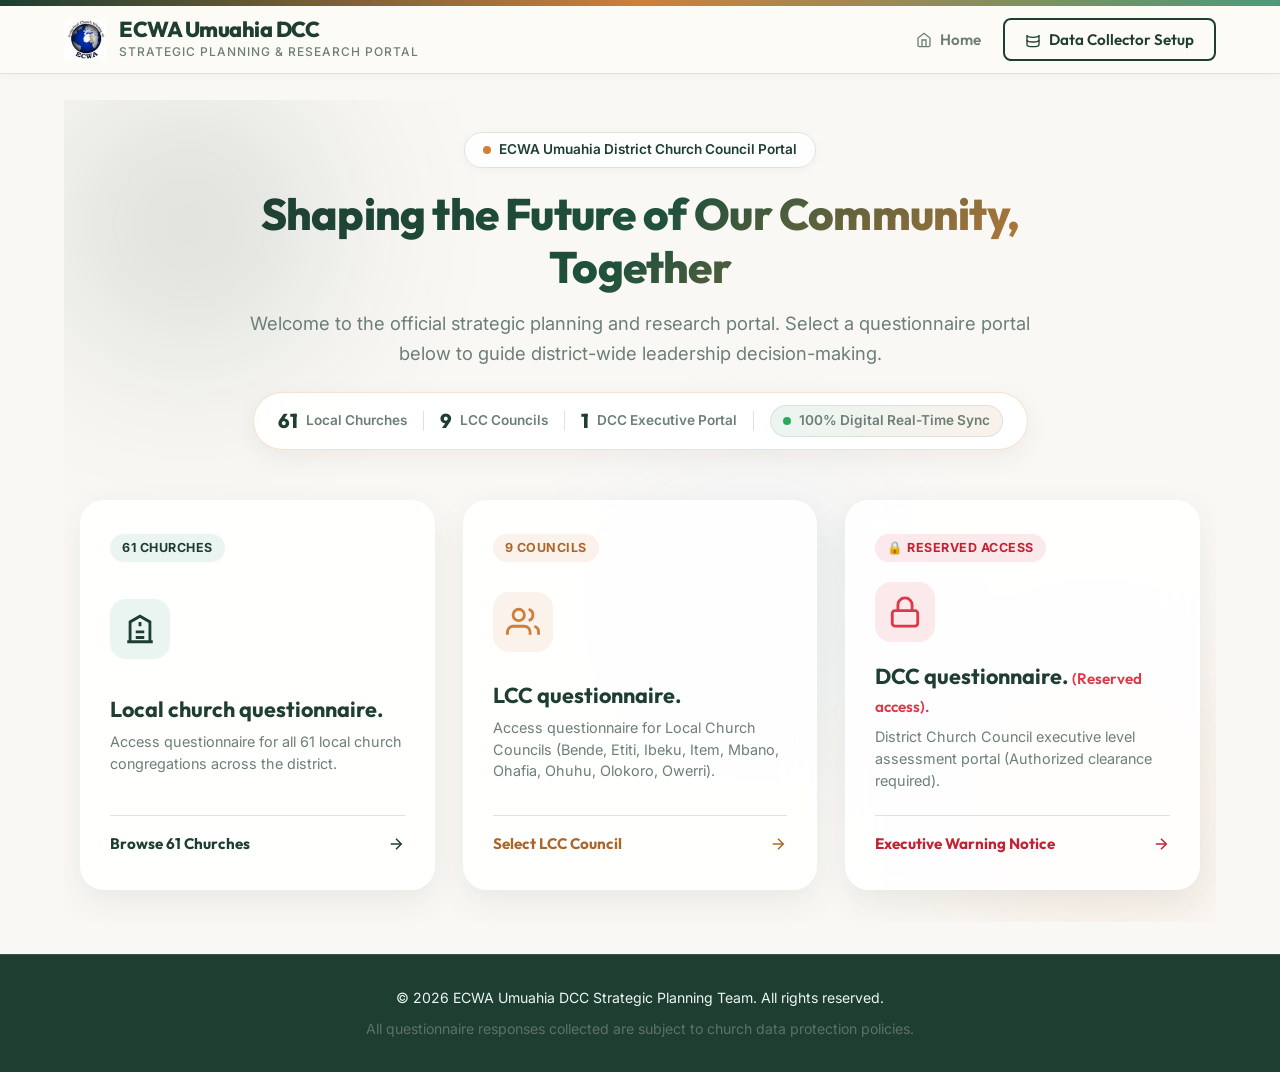
==== index.html @ b8f79525 "Fix questionnaire container height, stepper multi-line breaking on media queries, 21st century hero " ====
<!DOCTYPE html>
<html lang="en">

<head>
    <meta charset="UTF-8">
    <meta name="viewport" content="width=device-width, initial-scale=1.0">
    <meta name="description"
        content="ECWA Umuahia District Church Council - Strategic Planning & Research Data Portal. Questionnaire responses for Local Churches, LCCs, and DCC.">
    <title>ECWA Umuahia DCC - Strategic Planning & Research Portal</title>

    <!-- Google Fonts -->
    <link rel="preconnect" href="https://fonts.googleapis.com">
    <link rel="preconnect" href="https://fonts.gstatic.com" crossorigin>
    <link
        href="https://fonts.googleapis.com/css2?family=Inter:wght@300;400;500;600;700&family=Outfit:wght@400;500;600;700;800&display=swap"
        rel="stylesheet">

    <!-- Custom CSS -->
    <link rel="stylesheet" href="styles.css">
</head>

<body>
    <!-- Top Decorative Accent Line -->
    <div class="top-accent-bar"></div>

    <!-- Navigation Header -->
    <header class="app-header">
        <div class="header-container">
            <a href="#" id="brand-logo" class="brand-logo" aria-label="Go to Home Page">
                <img src="assets/church Logo.jpeg" alt="ECWA Umuahia DCC Logo" class="brand-logo-img">
                <div class="brand-text">
                    <span class="brand-title">ECWA Umuahia DCC</span>
                    <span class="brand-subtitle">Strategic Planning & Research Portal</span>
                </div>
            </a>
            <div class="header-actions">
                <button id="nav-home-btn" class="btn btn-text" aria-label="Home Portal">
                    <svg viewBox="0 0 24 24" width="16" height="16" fill="none" stroke="currentColor" stroke-width="2">
                        <path d="M3 9l9-7 9 7v11a2 2 0 0 1-2 2H5a2 2 0 0 1-2-2z" />
                        <polyline points="9 22 9 12 15 12 15 22" />
                    </svg>
                    Home
                </button>
                <button id="nav-backend-btn" class="btn btn-outline" aria-label="Backend Collector Setup">
                    <svg viewBox="0 0 24 24" width="16" height="16" fill="none" stroke="currentColor" stroke-width="2">
                        <path d="M21 12c0 1.66-4 3-9 3s-9-1.34-9-3" />
                        <path d="M3 5c0 1.66 4 3 9 3s9-1.34 9-3" />
                        <path d="M21 5v14c0 1.66-4 3-9 3s-9-1.34-9-3V5" />
                    </svg>
                    Data Collector Setup
                </button>
            </div>
        </div>
    </header>

    <!-- Main Content Area -->
    <main class="main-content">

        <!-- ================= PAGE 1: WELCOMING STANDALONE HERO PAGE ================= -->
        <section id="home-view" class="view active hero-standalone-view">
            <!-- Background Ambient Glow Orbs -->
            <div class="ambient-glow glow-1"></div>
            <div class="ambient-glow glow-2"></div>
            <div class="ambient-glow glow-3"></div>

            <div class="hero-container-inner">
                <!-- Top Badge & Header Title -->
                <div class="hero-header-block">
                    <div class="hero-pill-badge">
                        <span class="pulse-dot"></span>
                        <span>ECWA Umuahia District Church Council Portal</span>
                    </div>
                    <h1 class="hero-animated-title">Shaping the Future of Our Community, Together</h1>
                    <p class="hero-animated-subtitle">
                        Welcome to the official strategic planning and research portal. Select a questionnaire portal below to guide district-wide leadership decision-making.
                    </p>
                    
                    <!-- 21st Century Live Stats Bar -->
                    <div class="hero-stats-ribbon">
                        <div class="stat-pill">
                            <span class="stat-num">61</span>
                            <span class="stat-lbl">Local Churches</span>
                        </div>
                        <div class="stat-divider"></div>
                        <div class="stat-pill">
                            <span class="stat-num">9</span>
                            <span class="stat-lbl">LCC Councils</span>
                        </div>
                        <div class="stat-divider"></div>
                        <div class="stat-pill">
                            <span class="stat-num">1</span>
                            <span class="stat-lbl">DCC Executive Portal</span>
                        </div>
                        <div class="stat-divider"></div>
                        <div class="stat-pill stat-highlight">
                            <span class="stat-pulse-dot"></span>
                            <span class="stat-lbl">100% Digital Real-Time Sync</span>
                        </div>
                    </div>
                </div>

                <!-- Unfinished Draft Resume Card -->
                <div id="hero-resume-card" class="hero-resume-card" style="display: none;">
                    <div class="resume-card-content">
                        <div class="resume-card-icon">
                            <svg viewBox="0 0 24 24" width="24" height="24" fill="none" stroke="currentColor" stroke-width="2">
                                <path d="M19 21H5a2 2 0 0 1-2-2V5a2 2 0 0 1 2-2h11l5 5v14a2 2 0 0 1-2 2z" />
                                <polyline points="17 21 17 13 7 13 7 21" />
                                <polyline points="7 3 7 8 15 8" />
                            </svg>
                        </div>
                        <div class="resume-card-text">
                            <h4>Unfinished Questionnaire Progress Found</h4>
                            <p>You have saved progress for <strong id="resume-church-name">--</strong> (Step <span id="resume-step-num">1</span>) saved at <span id="resume-timestamp">--</span>.</p>
                        </div>
                    </div>
                    <div class="resume-card-actions">
                        <button type="button" id="hero-resume-btn" class="btn btn-primary">
                            Resume Questionnaire
                        </button>
                        <button type="button" id="hero-discard-draft-btn" class="btn btn-text text-danger">
                            Discard Draft
                        </button>
                    </div>
                </div>

                <!-- 3 Primary Action Buttons Grid -->
                <div class="hero-action-grid">
                    <!-- Button 1: Local church questionnaire -->
                    <div id="btn-hero-local-church" class="hero-action-card card-local-church">
                        <div class="card-badge">61 Churches</div>
                        <div class="card-icon-wrapper icon-emerald">
                            <svg viewBox="0 0 24 24" width="34" height="34" fill="none" stroke="currentColor" stroke-width="2">
                                <path d="M3 21h18M5 21V7l7-4 7 4v14M9 14h6M9 18h6M12 7v3"/>
                            </svg>
                        </div>
                        <div class="card-content">
                            <h3 class="card-title">Local church questionnaire.</h3>
                            <p class="card-desc">Access questionnaire for all 61 local church congregations across the district.</p>
                        </div>
                        <div class="card-footer-action">
                            <span>Browse 61 Churches</span>
                            <svg class="arrow-icon" viewBox="0 0 24 24" width="18" height="18" fill="none" stroke="currentColor" stroke-width="2">
                                <line x1="5" y1="12" x2="19" y2="12"/><polyline points="12 5 19 12 12 19"/>
                            </svg>
                        </div>
                    </div>

                    <!-- Button 2: LCC questionnaire -->
                    <div id="btn-hero-lcc" class="hero-action-card card-lcc">
                        <div class="card-badge badge-amber">9 Councils</div>
                        <div class="card-icon-wrapper icon-amber">
                            <svg viewBox="0 0 24 24" width="34" height="34" fill="none" stroke="currentColor" stroke-width="2">
                                <path d="M17 21v-2a4 4 0 0 0-4-4H5a4 4 0 0 0-4 4v2"/>
                                <circle cx="9" cy="7" r="4"/>
                                <path d="M23 21v-2a4 4 0 0 0-3-3.87"/>
                                <path d="M16 3.13a4 4 0 0 1 0 7.75"/>
                            </svg>
                        </div>
                        <div class="card-content">
                            <h3 class="card-title">LCC questionnaire.</h3>
                            <p class="card-desc">Access questionnaire for Local Church Councils (Bende, Etiti, Ibeku, Item, Mbano, Ohafia, Ohuhu, Olokoro, Owerri).</p>
                        </div>
                        <div class="card-footer-action">
                            <span>Select LCC Council</span>
                            <svg class="arrow-icon" viewBox="0 0 24 24" width="18" height="18" fill="none" stroke="currentColor" stroke-width="2">
                                <line x1="5" y1="12" x2="19" y2="12"/><polyline points="12 5 19 12 12 19"/>
                            </svg>
                        </div>
                    </div>

                    <!-- Button 3: DCC questionnaire. (Reserved access). -->
                    <div id="btn-hero-dcc" class="hero-action-card card-dcc">
                        <div class="card-badge badge-reserved">🔒 Reserved Access</div>
                        <div class="card-icon-wrapper icon-rose">
                            <svg viewBox="0 0 24 24" width="34" height="34" fill="none" stroke="currentColor" stroke-width="2">
                                <rect x="3" y="11" width="18" height="11" rx="2" ry="2"/>
                                <path d="M7 11V7a5 5 0 0 1 10 0v4"/>
                            </svg>
                        </div>
                        <div class="card-content">
                            <h3 class="card-title">DCC questionnaire. <span class="sub-tag">(Reserved access).</span></h3>
                            <p class="card-desc">District Church Council executive level assessment portal (Authorized clearance required).</p>
                        </div>
                        <div class="card-footer-action">
                            <span>Executive Warning Notice</span>
                            <svg class="arrow-icon" viewBox="0 0 24 24" width="18" height="18" fill="none" stroke="currentColor" stroke-width="2">
                                <line x1="5" y1="12" x2="19" y2="12"/><polyline points="12 5 19 12 12 19"/>
                            </svg>
                        </div>
                    </div>
                </div>
            </div>
        </section>


        <!-- ================= PAGE 1B: LOCAL CHURCH DIRECTORY VIEW (BUTTON 1) ================= -->
        <section id="local-church-directory-view" class="view">
            <div class="directory-section">
                <div class="section-header">
                    <div class="title-area">
                        <button type="button" class="btn-back-home btn btn-text">
                            <svg viewBox="0 0 24 24" width="16" height="16" fill="none" stroke="currentColor" stroke-width="2">
                                <line x1="19" y1="12" x2="5" y2="12"/><polyline points="12 19 5 12 12 5"/>
                            </svg>
                            Back to Home
                        </button>
                        <h2>Select Local Church Congregation</h2>
                        <p><span id="church-count-badge" class="count-badge">61 Churches</span> Choose a local church below to begin the survey questionnaire.</p>
                    </div>
                    <div class="search-box">
                        <svg class="search-icon" viewBox="0 0 24 24" fill="none" stroke="currentColor" stroke-width="2">
                            <circle cx="11" cy="11" r="8" />
                            <line x1="21" y1="21" x2="16.65" y2="16.65" />
                        </svg>
                        <input type="text" id="church-search"
                            placeholder="Search by church name (e.g. Afara, Arochukwu, World Bank)..."
                            aria-label="Search congregations">
                        <button id="search-clear-btn" class="search-clear" style="display: none;"
                            aria-label="Clear search">&times;</button>
                    </div>
                </div>
                <div id="directory-grid" class="directory-grid" aria-label="Church list"></div>
                <div id="no-results-state" class="no-results-card" style="display: none;">
                    <svg viewBox="0 0 24 24" width="48" height="48" fill="none" stroke="currentColor" stroke-dasharray="4" stroke-width="1.5">
                        <circle cx="12" cy="12" r="10" />
                        <line x1="8" y1="12" x2="16" y2="12" />
                    </svg>
                    <h3>No congregations match your search</h3>
                    <button id="search-reset-btn" class="btn btn-outline">Reset Search</button>
                </div>
            </div>
        </section>


        <!-- ================= PAGE 1C: LCC DIRECTORY VIEW (BUTTON 2) ================= -->
        <section id="lcc-directory-view" class="view">
            <div class="directory-section">
                <div class="section-header">
                    <div class="title-area">
                        <button type="button" class="btn-back-home btn btn-text">
                            <svg viewBox="0 0 24 24" width="16" height="16" fill="none" stroke="currentColor" stroke-width="2">
                                <line x1="19" y1="12" x2="5" y2="12"/><polyline points="12 19 5 12 12 5"/>
                            </svg>
                            Back to Home
                        </button>
                        <h2>Select Local Church Council (LCC)</h2>
                        <p><span class="count-badge badge-amber-solid">9 LCCs</span> Select an LCC below to complete the official LCC Strategic Questionnaire.</p>
                    </div>
                    <div class="search-box">
                        <svg class="search-icon" viewBox="0 0 24 24" fill="none" stroke="currentColor" stroke-width="2">
                            <circle cx="11" cy="11" r="8" />
                            <line x1="21" y1="21" x2="16.65" y2="16.65" />
                        </svg>
                        <input type="text" id="lcc-search"
                            placeholder="Search LCC by name (e.g. Bende, Etiti, Owerri)..."
                            aria-label="Search LCCs">
                        <button id="lcc-search-clear-btn" class="search-clear" style="display: none;"
                            aria-label="Clear search">&times;</button>
                    </div>
                </div>
                <div id="lcc-directory-grid" class="directory-grid lcc-grid" aria-label="LCC list"></div>
            </div>
        </section>


        <!-- ================= PAGE 2A: 61 LOCAL CHURCH SURVEY ================= -->
        <section id="survey-view" class="view">
            <div class="survey-container">
                <div class="survey-header">
                    <div class="survey-title-block">
                        <span id="selected-church-badge" class="church-badge">Church ID: --</span>
                        <h2 id="survey-main-title">Local Church Information & Questionnaire</h2>
                        <p class="survey-desc">Please complete the official church questionnaire sections below.</p>
                    </div>
                    <button type="button" id="exit-survey-btn" class="btn btn-text text-danger">Cancel Questionnaire</button>
                </div>
                <div id="survey-draft-banner" class="survey-draft-banner" style="display: none;">
                    <div class="draft-banner-info">
                        <span><strong>Draft Restored:</strong> Continuing from your saved progress.</span>
                    </div>
                </div>
                <div class="stepper-progress-container">
                    <div class="progress-bar-track">
                        <div id="survey-progress-fill" class="progress-bar-fill" style="width: 0%;"></div>
                    </div>
                    <div class="stepper-steps">
                        <div class="step-indicator active" data-step="1"><span class="step-num">1</span><span class="step-label">General Info</span></div>
                        <div class="step-indicator" data-step="2"><span class="step-num">2</span><span class="step-label">History</span></div>
                        <div class="step-indicator" data-step="3"><span class="step-num">3</span><span class="step-label">Pastors</span></div>
                        <div class="step-indicator" data-step="4"><span class="step-num">4</span><span class="step-label">Membership</span></div>
                        <div class="step-indicator" data-step="5"><span class="step-num">5</span><span class="step-label">Leadership</span></div>
                        <div class="step-indicator" data-step="6"><span class="step-num">6</span><span class="step-label">Ministries</span></div>
                        <div class="step-indicator" data-step="7"><span class="step-num">7</span><span class="step-label">Evangelism</span></div>
                        <div class="step-indicator" data-step="8"><span class="step-num">8</span><span class="step-label">Properties</span></div>
                        <div class="step-indicator" data-step="9"><span class="step-num">9</span><span class="step-label">Finance</span></div>
                        <div class="step-indicator" data-step="10"><span class="step-num">10</span><span class="step-label">Community</span></div>
                        <div class="step-indicator" data-step="11"><span class="step-num">11</span><span class="step-label">SWOT / Vision</span></div>
                    </div>
                </div>
                <form id="survey-form" novalidate>
                    <input type="hidden" id="form-church-id" name="church_id">
                    <div class="form-step active" data-step="1">
                        <div class="step-header-card"><h3>SECTION A: General Information</h3></div>
                        <div class="form-group required"><label class="form-label" for="q-founded-year">1. What year was the local church founded?</label><input type="text" id="q-founded-year" name="q_founded_year" class="form-input" required></div>
                        <div class="form-group required"><label class="form-label" for="q-constituted-year">2. Year constituted?</label><input type="text" id="q-constituted-year" name="q_constituted_year" class="form-input" required></div>
                        <div class="form-group required"><label class="form-label" for="q-dcc-council">3. Local church council?</label><input type="text" id="q-dcc-council" name="q_dcc_council" class="form-input" value="ECWA Umuahia District Church Council" required></div>
                        <div class="form-group required"><label class="form-label" for="q-mother-church">4. Mother church name?</label><input type="text" id="q-mother-church" name="q_mother_church" class="form-input" required></div>
                        <div class="form-group required"><label class="form-label" for="q-full-address">5. Address?</label><textarea id="q-full-address" name="q_full_address" rows="3" required></textarea></div>
                    </div>
                    <div class="form-step" data-step="2"><div class="step-header-card"><h3>SECTION B: Church History</h3></div><div class="form-group required"><label class="form-label">History</label><textarea name="q_church_history" rows="5" required></textarea></div></div>
                    <div class="form-step" data-step="3"><div class="step-header-card"><h3>SECTION C: Pastoral History</h3></div><div class="form-group required"><label class="form-label">Pastoral History</label><textarea name="q_pastoral_table" rows="4" required></textarea></div></div>
                    <div class="form-step" data-step="4"><div class="step-header-card"><h3>SECTION D: Membership</h3></div><div class="form-group required"><label class="form-label">Total Membership</label><input type="number" name="q_membership_home" class="form-input" required></div></div>
                    <div class="form-step" data-step="5"><div class="step-header-card"><h3>SECTION E: Leadership</h3></div><div class="form-group required"><label class="form-label">Board Members</label><textarea name="q_board_members" rows="3" required></textarea></div></div>
                    <div class="form-step" data-step="6"><div class="step-header-card"><h3>SECTION F: Ministries</h3></div><div class="form-group required"><label class="form-label">Ministries Impact</label><textarea name="q_ministries_impact" rows="3" required></textarea></div></div>
                    <div class="form-step" data-step="7"><div class="step-header-card"><h3>SECTION G: Evangelism</h3></div><div class="form-group required"><label class="form-label">Outreaches Count</label><input type="text" name="q_outreaches_count" class="form-input" required></div></div>
                    <div class="form-step" data-step="8"><div class="step-header-card"><h3>SECTION H: Properties</h3></div><div class="form-group required"><label class="form-label">Properties Needed</label><textarea name="q_properties_needed" rows="3" required></textarea></div></div>
                    <div class="form-step" data-step="9"><div class="step-header-card"><h3>SECTION I: Finance</h3></div><div class="form-group required"><label class="form-label">Income Sources</label><textarea name="q_financial_sources" rows="3" required></textarea></div></div>
                    <div class="form-step" data-step="10"><div class="step-header-card"><h3>SECTION J: Community</h3></div><div class="form-group required"><label class="form-label">Community Needs</label><textarea name="q_community_needs_desc" rows="3" required></textarea></div></div>
                    <div class="form-step" data-step="11"><div class="step-header-card"><h3>SECTION K: SWOT</h3></div><div class="form-group required"><label class="form-label">Vision</label><textarea name="q_five_year_vision" rows="3" required></textarea></div></div>
                    <div class="form-nav-controls">
                        <button type="button" id="prev-step-btn" class="btn btn-outline" style="visibility: hidden;">Back</button>
                        <button type="button" id="next-step-btn" class="btn btn-primary">Next Step</button>
                    </div>
                </form>
            </div>
        </section>


        <!-- ================= PAGE 2B: LCC QUESTIONNAIRE (BUTTON 2 TARGET) ================= -->
        <section id="lcc-survey-view" class="view">
            <div class="survey-container lcc-survey-container">
                <div class="survey-header lcc-header-theme">
                    <div class="survey-title-block">
                        <span id="selected-lcc-badge" class="church-badge badge-amber-solid">LCC: --</span>
                        <h2 id="lcc-survey-main-title">LCC Strategic Questionnaire</h2>
                    </div>
                    <button type="button" id="exit-lcc-survey-btn" class="btn btn-text text-danger">Cancel LCC Survey</button>
                </div>
                <div class="stepper-progress-container">
                    <div class="progress-bar-track"><div id="lcc-progress-fill" class="progress-bar-fill progress-amber" style="width: 0%;"></div></div>
                    <div class="stepper-steps">
                        <div class="step-indicator lcc-step-ind active" data-lcc-step="1"><span class="step-num">A</span><span class="step-label">General Info</span></div>
                        <div class="step-indicator lcc-step-ind" data-lcc-step="2"><span class="step-num">B</span><span class="step-label">Coverage</span></div>
                        <div class="step-indicator lcc-step-ind" data-lcc-step="3"><span class="step-num">C</span><span class="step-label">Human Res.</span></div>
                        <div class="step-indicator lcc-step-ind" data-lcc-step="4"><span class="step-num">D</span><span class="step-label">Membership</span></div>
                        <div class="step-indicator lcc-step-ind" data-lcc-step="5"><span class="step-num">E</span><span class="step-label">Ministries</span></div>
                        <div class="step-indicator lcc-step-ind" data-lcc-step="6"><span class="step-num">F</span><span class="step-label">Properties</span></div>
                        <div class="step-indicator lcc-step-ind" data-lcc-step="7"><span class="step-num">G</span><span class="step-label">Programs</span></div>
                        <div class="step-indicator lcc-step-ind" data-lcc-step="8"><span class="step-num">H</span><span class="step-label">Finance</span></div>
                        <div class="step-indicator lcc-step-ind" data-lcc-step="9"><span class="step-num">I</span><span class="step-label">Community</span></div>
                        <div class="step-indicator lcc-step-ind" data-lcc-step="10"><span class="step-num">J</span><span class="step-label">SWOT & Vision</span></div>
                    </div>
                </div>
                <form id="lcc-survey-form" novalidate>
                    <input type="hidden" id="form-lcc-id" name="lcc_id">
                    <div class="lcc-form-step active" data-lcc-step="1">
                        <div class="step-header-card lcc-step-header"><h3>SECTION A: General Information</h3></div>
                        <div class="form-group required">
                            <label class="form-label" for="lcc-q-name">1. Name of LCC?</label>
                            <select id="lcc-q-name" name="lcc_q_name" class="form-input" required>
                                <option value="">-- Select LCC --</option>
                                <option value="Bende">1. Bende</option><option value="Etiti">2. Etiti</option><option value="Ibeku">3. Ibeku</option><option value="Item">4. Item</option><option value="Mbano">5. Mbano</option><option value="Ohafia">6. Ohafia</option><option value="Ohuhu">7. Ohuhu</option><option value="Olokoro">8. Olokoro</option><option value="Owerri">9. Owerri</option>
                            </select>
                        </div>
                        <div class="form-group required"><label class="form-label">2. Year constituted?</label><input type="text" name="lcc_q_constituted_year" class="form-input" required></div>
                    </div>
                    <div class="lcc-form-step" data-lcc-step="2"><div class="step-header-card lcc-step-header"><h3>SECTION B: Coverage</h3></div><div class="form-group required"><label class="form-label">Churches count</label><input type="number" name="lcc_q_num_churches" class="form-input" required></div></div>
                    <div class="lcc-form-step" data-lcc-step="3"><div class="step-header-card lcc-step-header"><h3>SECTION C: Human Resources</h3></div><div class="form-group required"><label class="form-label">Serving pastors count</label><input type="number" name="lcc_q_serving_pastors" class="form-input" required></div></div>
                    <div class="lcc-form-step" data-lcc-step="4"><div class="step-header-card lcc-step-header"><h3>SECTION D: Membership Summary</h3></div><div class="form-group required"><label class="form-label">Total membership</label><input type="number" name="lcc_q_total_membership" class="form-input" required></div></div>
                    <div class="lcc-form-step" data-lcc-step="5"><div class="step-header-card lcc-step-header"><h3>SECTION E: Agencies and Ministries</h3></div><div class="form-group"><label class="form-label">Functional ministries</label><textarea name="lcc_min_others" class="form-input"></textarea></div></div>
                    <div class="lcc-form-step" data-lcc-step="6"><div class="step-header-card lcc-step-header"><h3>SECTION F: Property And Assets</h3></div><div class="form-group required"><label class="form-label">Properties owned</label><textarea name="lcc_q_properties" class="form-textarea-lg" rows="4" required></textarea></div></div>
                    <div class="lcc-form-step" data-lcc-step="7"><div class="step-header-card lcc-step-header"><h3>SECTION G: Programs</h3></div><div class="form-group"><label class="form-label">Programs</label><textarea name="lcc_prog_others" class="form-input"></textarea></div></div>
                    <div class="lcc-form-step" data-lcc-step="8"><div class="step-header-card lcc-step-header"><h3>SECTION H: Financial Information</h3></div><div class="form-group required"><label class="form-label">Boost inflow</label><textarea name="lcc_q_boost_inflow" class="form-textarea-lg" rows="4" required></textarea></div></div>
                    <div class="lcc-form-step" data-lcc-step="9"><div class="step-header-card lcc-step-header"><h3>SECTION I: Community Profile</h3></div><div class="form-group required"><label class="form-label">Community needs</label><textarea name="lcc_q_community_needs" class="form-textarea-lg" rows="4" required></textarea></div></div>
                    <div class="lcc-form-step" data-lcc-step="10"><div class="step-header-card lcc-step-header"><h3>SECTION J: Strategic Assessment</h3></div><div class="form-group required"><label class="form-label">Vision</label><textarea name="lcc_q_vision" class="form-textarea-lg" rows="4" required></textarea></div></div>
                    <div class="form-nav-controls">
                        <button type="button" id="prev-lcc-step-btn" class="btn btn-outline" style="visibility: hidden;">Back</button>
                        <button type="button" id="next-lcc-step-btn" class="btn btn-primary btn-amber">Next Step</button>
                    </div>
                </form>
            </div>
        </section>


        <!-- ================= PAGE 2C: FULL DCC QUESTIONNAIRE FORM (BUTTON 3 TARGET) ================= -->
        <section id="dcc-survey-view" class="view">
            <div class="survey-container dcc-survey-container">
                <!-- DCC Header -->
                <div class="survey-header dcc-header-theme">
                    <div class="survey-title-block">
                        <span class="church-badge badge-rose-solid">DCC Executive Strategic Portal</span>
                        <h2>ECWA Umuahia DCC Strategic Questionnaire</h2>
                        <p class="survey-desc">Baseline data collection for the development and implementation of the UMDCC DCC strategic plan.</p>
                    </div>
                    <button type="button" id="exit-dcc-survey-btn" class="btn btn-text text-danger">Exit DCC Portal</button>
                </div>

                <!-- Stepper Progress Tracker (10 Steps for Sections A to V) -->
                <div class="stepper-progress-container">
                    <div class="progress-bar-track">
                        <div id="dcc-progress-fill" class="progress-bar-fill progress-rose" style="width: 0%;"></div>
                    </div>
                    <div class="stepper-steps">
                        <div class="step-indicator dcc-step-ind active" data-dcc-step="1"><span class="step-num">1</span><span class="step-label">General (A)</span></div>
                        <div class="step-indicator dcc-step-ind" data-dcc-step="2"><span class="step-num">2</span><span class="step-label">History & Admin (B,C)</span></div>
                        <div class="step-indicator dcc-step-ind" data-dcc-step="3"><span class="step-num">3</span><span class="step-label">Members & HR (D,E)</span></div>
                        <div class="step-indicator dcc-step-ind" data-dcc-step="4"><span class="step-num">4</span><span class="step-label">Ministries (F,G)</span></div>
                        <div class="step-indicator dcc-step-ind" data-dcc-step="5"><span class="step-num">5</span><span class="step-label">Missions & Finance (H,I,J)</span></div>
                        <div class="step-indicator dcc-step-ind" data-dcc-step="6"><span class="step-num">6</span><span class="step-label">Assets & Impact (K,L,M)</span></div>
                        <div class="step-indicator dcc-step-ind" data-dcc-step="7"><span class="step-num">7</span><span class="step-label">SWOT & PESTLE (N,O,P)</span></div>
                        <div class="step-indicator dcc-step-ind" data-dcc-step="8"><span class="step-num">8</span><span class="step-label">Digital & Risks (Q,R)</span></div>
                        <div class="step-indicator dcc-step-ind" data-dcc-step="9"><span class="step-num">9</span><span class="step-label">Strategic Priorities (T)</span></div>
                        <div class="step-indicator dcc-step-ind" data-dcc-step="10"><span class="step-num">10</span><span class="step-label">Validation (U,V)</span></div>
                    </div>
                </div>

                <!-- DCC Form Wizard -->
                <form id="dcc-survey-form" novalidate>
                    <!-- STEP 1: Respondent Info & Section A -->
                    <div class="dcc-form-step active" data-dcc-step="1">
                        <div class="step-header-card dcc-step-header">
                            <h3>Respondent Information & Purpose</h3>
                            <p>Purpose: Baseline data collection for the development and implementation of the UMDCC DCC strategic plan.</p>
                        </div>
                        <div class="form-grid-2col">
                            <div class="form-group required">
                                <label class="form-label" for="dcc-resp-name">Name of respondent:</label>
                                <input type="text" id="dcc-resp-name" name="dcc_resp_name" class="form-input" required>
                            </div>
                            <div class="form-group required">
                                <label class="form-label" for="dcc-resp-position">Position/office:</label>
                                <input type="text" id="dcc-resp-position" name="dcc_resp_position" class="form-input" required>
                            </div>
                            <div class="form-group required">
                                <label class="form-label" for="dcc-resp-phone">Phone number:</label>
                                <input type="tel" id="dcc-resp-phone" name="dcc_resp_phone" class="form-input" required>
                            </div>
                            <div class="form-group required">
                                <label class="form-label" for="dcc-resp-email">Email:</label>
                                <input type="email" id="dcc-resp-email" name="dcc_resp_email" class="form-input" required>
                            </div>
                        </div>
                        <div class="form-group required">
                            <label class="form-label">Source of information:</label>
                            <div class="radio-pill-group">
                                <label><input type="radio" name="dcc_info_source" value="DCC records" required><span>a. DCC records</span></label>
                                <label><input type="radio" name="dcc_info_source" value="LCC reports"><span>b. LCC reports</span></label>
                                <label><input type="radio" name="dcc_info_source" value="Church reports"><span>c. Church reports</span></label>
                            </div>
                            <input type="text" name="dcc_info_source_others" class="form-input" style="margin-top: 10px;" placeholder="Specify extra source if applicable...">
                        </div>
                        <div class="form-group required">
                            <label class="form-label" for="dcc-resp-lc-lcc">Name of LC and LCC:</label>
                            <input type="text" id="dcc-resp-lc-lcc" name="dcc_resp_lc_lcc" class="form-input" required>
                        </div>

                        <div class="step-header-card dcc-step-header" style="margin-top: 24px;">
                            <h3>SECTION A: General Information</h3>
                        </div>
                        <div class="form-group required">
                            <label class="form-label" for="dcc-q-est-year">1. In what year was Ecwa Umuahia DCC established/constituted?</label>
                            <input type="text" id="dcc-q-est-year" name="dcc_q_est_year" class="form-input" placeholder="e.g. 1978" required>
                        </div>
                        <div class="form-group required">
                            <label class="form-label" for="dcc-q-hq-location">2. Where is the location of the district head quarters?</label>
                            <input type="text" id="dcc-q-hq-location" name="dcc_q_hq_location" class="form-input" placeholder="HQ Address / Town" required>
                        </div>
                        <div class="form-group required">
                            <label class="form-label" for="dcc-q-geo-area">3. In what geographical area is the DCC situated?</label>
                            <input type="text" id="dcc-q-geo-area" name="dcc_q_geo_area" class="form-input" required>
                        </div>
                        <div class="form-group required">
                            <label class="form-label" for="dcc-q-states-lgas">4. How many states/LGA does the DCC covers?</label>
                            <textarea id="dcc-q-states-lgas" name="dcc_q_states_lgas" class="form-textarea-lg" rows="3" required></textarea>
                        </div>
                        <div class="form-grid-3col">
                            <div class="form-group required">
                                <label class="form-label" for="dcc-q-num-lccs">5. Number of LCCs owned:</label>
                                <input type="number" id="dcc-q-num-lccs" name="dcc_q_num_lccs" class="form-input" required>
                            </div>
                            <div class="form-group required">
                                <label class="form-label" for="dcc-q-num-lcs">6. Number of Local churches owned:</label>
                                <input type="number" id="dcc-q-num-lcs" name="dcc_q_num_lcs" class="form-input" required>
                            </div>
                            <div class="form-group required">
                                <label class="form-label" for="dcc-q-num-stations">7. Number of mission stations:</label>
                                <input type="number" id="dcc-q-num-stations" name="dcc_q_num_stations" class="form-input" required>
                            </div>
                        </div>
                    </div>

                    <!-- STEP 2: SECTION B & C -->
                    <div class="dcc-form-step" data-dcc-step="2">
                        <div class="step-header-card dcc-step-header">
                            <h3>SECTION B: Historical Profile</h3>
                        </div>
                        <div class="form-group">
                            <label class="form-label">1. Founding/pioneer leaders of the DCC (Tenure in office):</label>
                            <div class="form-table-wrapper">
                                <table class="data-table">
                                    <thead>
                                        <tr>
                                            <th>Tenure / Period</th>
                                            <th>DCC Chairman</th>
                                            <th>DCC Secretary</th>
                                            <th>DCC Financial Secretary</th>
                                        </tr>
                                    </thead>
                                    <tbody>
                                        <tr>
                                            <td><input type="text" name="dcc_leader1_tenure" class="data-table-input" placeholder="e.g. 1990-1995"></td>
                                            <td><input type="text" name="dcc_leader1_chair" class="data-table-input" placeholder="Chairman Name"></td>
                                            <td><input type="text" name="dcc_leader1_sec" class="data-table-input" placeholder="Secretary Name"></td>
                                            <td><input type="text" name="dcc_leader1_finsec" class="data-table-input" placeholder="Fin. Sec Name"></td>
                                        </tr>
                                        <tr>
                                            <td><input type="text" name="dcc_leader2_tenure" class="data-table-input" placeholder="e.g. 1995-2000"></td>
                                            <td><input type="text" name="dcc_leader2_chair" class="data-table-input" placeholder="Chairman Name"></td>
                                            <td><input type="text" name="dcc_leader2_sec" class="data-table-input" placeholder="Secretary Name"></td>
                                            <td><input type="text" name="dcc_leader2_finsec" class="data-table-input" placeholder="Fin. Sec Name"></td>
                                        </tr>
                                        <tr>
                                            <td><input type="text" name="dcc_leader3_tenure" class="data-table-input" placeholder="e.g. 2000-2005"></td>
                                            <td><input type="text" name="dcc_leader3_chair" class="data-table-input" placeholder="Chairman Name"></td>
                                            <td><input type="text" name="dcc_leader3_sec" class="data-table-input" placeholder="Secretary Name"></td>
                                            <td><input type="text" name="dcc_leader3_finsec" class="data-table-input" placeholder="Fin. Sec Name"></td>
                                        </tr>
                                    </tbody>
                                </table>
                            </div>
                        </div>
                        <div class="form-group required">
                            <label class="form-label" for="dcc-q-history-desc">2. Briefly describe the history of UMDCC:</label>
                            <textarea id="dcc-q-history-desc" name="dcc_q_history_desc" class="form-textarea-lg" rows="4" required></textarea>
                        </div>
                        <div class="form-group required">
                            <label class="form-label" for="dcc-q-achievements">3. What major achievement(s) has the DCC recorded in the last five years?</label>
                            <textarea id="dcc-q-achievements" name="dcc_q_achievements" class="form-textarea-lg" rows="4" required></textarea>
                        </div>
                        <div class="form-group required">
                            <label class="form-label" for="dcc-q-lessons">4. What historical lessons should inform the next seven years:</label>
                            <textarea id="dcc-q-lessons" name="dcc_q_lessons" class="form-textarea-lg" rows="4" required></textarea>
                        </div>

                        <div class="step-header-card dcc-step-header" style="margin-top: 24px;">
                            <h3>SECTION C: Governance and Administration</h3>
                        </div>
                        <div class="form-group required">
                            <label class="form-label">1. How effective is the current governance structure?</label>
                            <div class="radio-pill-group">
                                <label><input type="radio" name="dcc_gov_effectiveness" value="Highly effective" required><span>a. Highly effective</span></label>
                                <label><input type="radio" name="dcc_gov_effectiveness" value="Fair"><span>b. Fair</span></label>
                                <label><input type="radio" name="dcc_gov_effectiveness" value="Good"><span>c. Good</span></label>
                                <label><input type="radio" name="dcc_gov_effectiveness" value="Not effective"><span>d. Not effective</span></label>
                            </div>
                        </div>
                        <div class="form-group required">
                            <label class="form-label" for="dcc-q-admin-good">2. What administrative process work well?</label>
                            <textarea id="dcc-q-admin-good" name="dcc_q_admin_good" class="form-textarea-lg" rows="3" required></textarea>
                        </div>
                        <div class="form-group required">
                            <label class="form-label" for="dcc-q-admin-improve">3. What administrative process require improvement?</label>
                            <textarea id="dcc-q-admin-improve" name="dcc_q_admin_improve" class="form-textarea-lg" rows="3" required></textarea>
                        </div>
                        <div class="form-group required">
                            <label class="form-label">4. Are there clearly defined reporting channels between the LC, LCC and DCC?</label>
                            <div class="radio-pill-group">
                                <label><input type="radio" name="dcc_reporting_channels" value="YES" required><span>YES</span></label>
                                <label><input type="radio" name="dcc_reporting_channels" value="NO"><span>NO</span></label>
                                <label><input type="radio" name="dcc_reporting_channels" value="NOT SURE"><span>NOT SURE</span></label>
                            </div>
                        </div>
                        <div class="form-group required">
                            <label class="form-label" for="dcc-q-admin-challenges">5. What administrative challenges currently affect the district?</label>
                            <textarea id="dcc-q-admin-challenges" name="dcc_q_admin_challenges" class="form-textarea-lg" rows="3" required></textarea>
                        </div>
                    </div>

                    <!-- STEP 3: SECTION D & E -->
                    <div class="dcc-form-step" data-dcc-step="3">
                        <div class="step-header-card dcc-step-header">
                            <h3>SECTION D: Membership</h3>
                        </div>
                        <div class="form-group required">
                            <label class="form-label" for="dcc-q-mem-trend">1. What has been the membership trend over the last few years?</label>
                            <textarea id="dcc-q-mem-trend" name="dcc_q_mem_trend" class="form-textarea-lg" rows="3" required></textarea>
                        </div>
                        <div class="form-group required">
                            <label class="form-label">2. What category are growing fastest?</label>
                            <div class="radio-pill-group">
                                <label><input type="radio" name="dcc_mem_fastest" value="Men"><span>Men</span></label>
                                <label><input type="radio" name="dcc_mem_fastest" value="Women"><span>Women</span></label>
                                <label><input type="radio" name="dcc_mem_fastest" value="Youths"><span>Youths</span></label>
                                <label><input type="radio" name="dcc_mem_fastest" value="Children"><span>Children</span></label>
                            </div>
                        </div>
                        <div class="form-group required">
                            <label class="form-label">3. What group(s) are declining faster?</label>
                            <div class="radio-pill-group">
                                <label><input type="radio" name="dcc_mem_declining" value="Men"><span>Men</span></label>
                                <label><input type="radio" name="dcc_mem_declining" value="Women"><span>Women</span></label>
                                <label><input type="radio" name="dcc_mem_declining" value="Youths"><span>Youths</span></label>
                                <label><input type="radio" name="dcc_mem_declining" value="Children"><span>Children</span></label>
                            </div>
                        </div>
                        <div class="form-group required">
                            <label class="form-label" for="dcc-q-growth-factors">4. What factors contribute to membership growth?</label>
                            <textarea id="dcc-q-growth-factors" name="dcc_q_growth_factors" class="form-textarea-lg" rows="3" required></textarea>
                        </div>
                        <div class="form-group required">
                            <label class="form-label" for="dcc-q-decline-factors">5. What factors contribute to membership decline?</label>
                            <textarea id="dcc-q-decline-factors" name="dcc_q_decline_factors" class="form-textarea-lg" rows="3" required></textarea>
                        </div>
                        <div class="form-group required">
                            <label class="form-label" for="dcc-q-restoration-strat">6. What strategies can be deployed for membership restoration?</label>
                            <textarea id="dcc-q-restoration-strat" name="dcc_q_restoration_strat" class="form-textarea-lg" rows="3" required></textarea>
                        </div>

                        <div class="step-header-card dcc-step-header" style="margin-top: 24px;">
                            <h3>SECTION E: Human Resources (Pastoral workforce)</h3>
                        </div>
                        <div class="form-grid-3col">
                            <div class="form-group required">
                                <label class="form-label" for="dcc-q-pastors-count">1. How many pastors currently serving?</label>
                                <input type="number" id="dcc-q-pastors-count" name="dcc_q_pastors_count" class="form-input" required>
                            </div>
                            <div class="form-group required">
                                <label class="form-label" for="dcc-q-churches-resident">2. Local churches with resident pastors:</label>
                                <input type="number" id="dcc-q-churches-resident" name="dcc_q_churches_resident" class="form-input" required>
                            </div>
                            <div class="form-group required">
                                <label class="form-label" for="dcc-q-churches-no-resident">3. Local churches without resident pastors:</label>
                                <input type="number" id="dcc-q-churches-no-resident" name="dcc_q_churches_no_resident" class="form-input" required>
                            </div>
                        </div>
                        <div class="form-group required">
                            <label class="form-label" for="dcc-q-theological-edu">4. What area of continuing theological/ministry education are most needed?</label>
                            <textarea id="dcc-q-theological-edu" name="dcc_q_theological_edu" class="form-textarea-lg" rows="4" required></textarea>
                        </div>
                    </div>

                    <!-- STEP 4: SECTION F & G -->
                    <div class="dcc-form-step" data-dcc-step="4">
                        <div class="step-header-card dcc-step-header">
                            <h3>SECTION F: Ministries and Units</h3>
                            <p>Evaluate ministries performing strongly, requiring revitalization, or under-resourced.</p>
                        </div>
                        <div class="form-group">
                            <label class="form-label">1. Which ministries are performing strongly (tick all that apply):</label>
                            <div class="objective-checklist-grid">
                                <label class="checkbox-container"><input type="checkbox" name="dcc_min_strong" value="Men"><span>a. Men</span></label>
                                <label class="checkbox-container"><input type="checkbox" name="dcc_min_strong" value="Women"><span>b. Women</span></label>
                                <label class="checkbox-container"><input type="checkbox" name="dcc_min_strong" value="Youths"><span>c. Youths</span></label>
                                <label class="checkbox-container"><input type="checkbox" name="dcc_min_strong" value="Children"><span>d. Children</span></label>
                                <label class="checkbox-container"><input type="checkbox" name="dcc_min_strong" value="ESMIM"><span>e. ESMIM</span></label>
                                <label class="checkbox-container"><input type="checkbox" name="dcc_min_strong" value="Pastors children"><span>f. Pastors children</span></label>
                                <label class="checkbox-container"><input type="checkbox" name="dcc_min_strong" value="Pastoral missions"><span>g. Pastoral missions</span></label>
                                <label class="checkbox-container"><input type="checkbox" name="dcc_min_strong" value="Evangelism"><span>h. Evangelism</span></label>
                                <label class="checkbox-container"><input type="checkbox" name="dcc_min_strong" value="Christian Education"><span>i. Christian Education</span></label>
                                <label class="checkbox-container"><input type="checkbox" name="dcc_min_strong" value="Media"><span>j. Media</span></label>
                                <label class="checkbox-container"><input type="checkbox" name="dcc_min_strong" value="Sports"><span>k. Sports</span></label>
                                <label class="checkbox-container"><input type="checkbox" name="dcc_min_strong" value="Sunday school"><span>l. Sunday school</span></label>
                                <label class="checkbox-container"><input type="checkbox" name="dcc_min_strong" value="Prayer"><span>m. Prayer</span></label>
                                <label class="checkbox-container"><input type="checkbox" name="dcc_min_strong" value="Discipleship"><span>n. Discipleship</span></label>
                                <label class="checkbox-container"><input type="checkbox" name="dcc_min_strong" value="Choir/music"><span>o. Choir/music</span></label>
                                <label class="checkbox-container"><input type="checkbox" name="dcc_min_strong" value="ESP Unit"><span>p. ESP unit</span></label>
                                <label class="checkbox-container"><input type="checkbox" name="dcc_min_strong" value="Welfare"><span>q. Welfare</span></label>
                            </div>
                            <input type="text" name="dcc_min_strong_others" class="form-input" style="margin-top: 10px;" placeholder="Specify others if any...">
                        </div>
                        <div class="form-group required">
                            <label class="form-label" for="dcc-q-new-ministries">4. Which new ministries or units should be considered?</label>
                            <textarea id="dcc-q-new-ministries" name="dcc_q_new_ministries" class="form-textarea-lg" rows="3" required></textarea>
                        </div>

                        <div class="step-header-card dcc-step-header" style="margin-top: 24px;">
                            <h3>SECTION G: Evangelism and Missions</h3>
                        </div>
                        <div class="form-group required">
                            <label class="form-label" for="dcc-q-evang-strat">1. What evangelism strategies are currently being used?</label>
                            <textarea id="dcc-q-evang-strat" name="dcc_q_evang_strat" class="form-textarea-lg" rows="3" required></textarea>
                        </div>
                        <div class="form-group required">
                            <label class="form-label" for="dcc-q-evang-results">2. Which methods has produced the greatest results?</label>
                            <textarea id="dcc-q-evang-results" name="dcc_q_evang_results" class="form-textarea-lg" rows="3" required></textarea>
                        </div>
                        <div class="form-group required">
                            <label class="form-label" for="dcc-q-unreached">3. Which communities remain unreached?</label>
                            <textarea id="dcc-q-unreached" name="dcc_q_unreached" class="form-textarea-lg" rows="3" required></textarea>
                        </div>
                        <div class="form-grid-2col">
                            <div class="form-group required">
                                <label class="form-label" for="dcc-q-churches-planted">5. Churches planted last 5 years:</label>
                                <input type="number" id="dcc-q-churches-planted" name="dcc_q_churches_planted" class="form-input" required>
                            </div>
                            <div class="form-group required">
                                <label class="form-label" for="dcc-q-stations-recognized">6. Mission stations recognized:</label>
                                <input type="number" id="dcc-q-stations-recognized" name="dcc_q_stations_recognized" class="form-input" required>
                            </div>
                        </div>
                    </div>

                    <!-- STEP 5: SECTION H, I & J -->
                    <div class="dcc-form-step" data-dcc-step="5">
                        <div class="step-header-card dcc-step-header">
                            <h3>SECTION H: Church Planting and Mission Station</h3>
                        </div>
                        <div class="form-group required">
                            <label class="form-label" for="dcc-q-priority-communities">1. Which communities are priority areas?</label>
                            <textarea id="dcc-q-priority-communities" name="dcc_q_priority_communities" class="form-textarea-lg" rows="3" required></textarea>
                        </div>
                        <div class="form-group required">
                            <label class="form-label" for="dcc-q-plant-resources">2. Which resources are required for church planting?</label>
                            <textarea id="dcc-q-plant-resources" name="dcc_q_plant_resources" class="form-textarea-lg" rows="3" required></textarea>
                        </div>

                        <div class="step-header-card dcc-step-header" style="margin-top: 24px;">
                            <h3>SECTION J: Finance</h3>
                        </div>
                        <div class="form-group required">
                            <label class="form-label">2. Are the current sources of income sufficient to meet ministry needs?</label>
                            <div class="radio-pill-group">
                                <label><input type="radio" name="dcc_fin_sufficient" value="A. yes" required><span>A. Yes</span></label>
                                <label><input type="radio" name="dcc_fin_sufficient" value="B. no"><span>B. No</span></label>
                                <label><input type="radio" name="dcc_fin_sufficient" value="C. not sure"><span>C. Not sure</span></label>
                            </div>
                        </div>
                        <div class="form-group required">
                            <label class="form-label" for="dcc-q-fin-constraints">3. What are the major financial constraints?</label>
                            <textarea id="dcc-q-fin-constraints" name="dcc_q_fin_constraints" class="form-textarea-lg" rows="3" required></textarea>
                        </div>
                        <div class="form-group required">
                            <label class="form-label" for="dcc-q-income-opps">7. What income-generating opportunities could be explored?</label>
                            <textarea id="dcc-q-income-opps" name="dcc_q_income_opps" class="form-textarea-lg" rows="3" required></textarea>
                        </div>
                    </div>

                    <!-- STEP 6: SECTION K, L & M -->
                    <div class="dcc-form-step" data-dcc-step="6">
                        <div class="step-header-card dcc-step-header">
                            <h3>SECTION K: Property and Infrastructure</h3>
                        </div>
                        <div class="form-grid-3col">
                            <div class="form-group required">
                                <label class="form-label" for="dcc-q-prop-documented">1. Documented properties:</label>
                                <input type="number" id="dcc-q-prop-documented" name="dcc_q_prop_documented" class="form-input" required>
                            </div>
                            <div class="form-group required">
                                <label class="form-label" for="dcc-q-prop-unregistered">2. Unregistered properties:</label>
                                <input type="number" id="dcc-q-prop-unregistered" name="dcc_q_prop_unregistered" class="form-input" required>
                            </div>
                            <div class="form-group required">
                                <label class="form-label">3. Disputed properties?</label>
                                <div class="radio-pill-group">
                                    <label><input type="radio" name="dcc_prop_disputed" value="Yes" required><span>Yes</span></label>
                                    <label><input type="radio" name="dcc_prop_disputed" value="No"><span>No</span></label>
                                </div>
                            </div>
                        </div>
                        <div class="form-group required">
                            <label class="form-label" for="dcc-q-infra-needed">5. What infrastructure is currently needed?</label>
                            <textarea id="dcc-q-infra-needed" name="dcc_q_infra_needed" class="form-textarea-lg" rows="3" placeholder="List Church buildings, Pastorium, Schools, Vehicles, Land..." required></textarea>
                        </div>

                        <div class="step-header-card dcc-step-header" style="margin-top: 24px;">
                            <h3>SECTION M: Community Impact</h3>
                        </div>
                        <div class="form-group required">
                            <label class="form-label" for="dcc-q-social-needs">1. What are the major social needs within the DCC territory?</label>
                            <textarea id="dcc-q-social-needs" name="dcc_q_social_needs" class="form-textarea-lg" rows="3" required></textarea>
                        </div>
                        <div class="form-group required">
                            <label class="form-label" for="dcc-q-community-witness">5. How can community engagement strengthen christian witness?</label>
                            <textarea id="dcc-q-community-witness" name="dcc_q_community_witness" class="form-textarea-lg" rows="4" required></textarea>
                        </div>
                    </div>

                    <!-- STEP 7: SECTION N, O & P -->
                    <div class="dcc-form-step" data-dcc-step="7">
                        <div class="step-header-card dcc-step-header">
                            <h3>SECTION O & P: SWOT & PESTLE Analysis</h3>
                        </div>
                        <div class="form-group required">
                            <label class="form-label" for="dcc-q-swot-strengths">Strengths - What internal strengths give UMDCC an advantage?</label>
                            <textarea id="dcc-q-swot-strengths" name="dcc_q_swot_strengths" class="form-textarea-lg" rows="3" required></textarea>
                        </div>
                        <div class="form-group required">
                            <label class="form-label" for="dcc-q-swot-weaknesses">Weaknesses - What internal limitations prevents effective ministry?</label>
                            <textarea id="dcc-q-swot-weaknesses" name="dcc_q_swot_weaknesses" class="form-textarea-lg" rows="3" placeholder="1.. 2.. 3.. 4.." required></textarea>
                        </div>
                        <div class="form-group required">
                            <label class="form-label" for="dcc-q-pestle-political">PESTLE Political & Economic developments:</label>
                            <textarea id="dcc-q-pestle-political" name="dcc_q_pestle_political" class="form-textarea-lg" rows="3" required></textarea>
                        </div>
                    </div>

                    <!-- STEP 8: SECTION Q & R -->
                    <div class="dcc-form-step" data-dcc-step="8">
                        <div class="step-header-card dcc-step-header">
                            <h3>SECTION Q & R: Digital Ministry & Risk Assessment</h3>
                        </div>
                        <div class="form-group required">
                            <label class="form-label">1. Does the DCC take advantage of digital platforms for ministry?</label>
                            <div class="radio-pill-group">
                                <label><input type="radio" name="dcc_digital_use" value="Yes" required><span>Yes</span></label>
                                <label><input type="radio" name="dcc_digital_use" value="No"><span>No</span></label>
                            </div>
                        </div>
                        <div class="form-group required">
                            <label class="form-label" for="dcc-q-risks-five">1. What are the five greatest risk facing Umuahia DCC?</label>
                            <textarea id="dcc-q-risks-five" name="dcc_q_risks_five" class="form-textarea-lg" rows="4" required></textarea>
                        </div>
                    </div>

                    <!-- STEP 9: SECTION T (STRATEGIC PRIORITIES & VISION) -->
                    <div class="dcc-form-step" data-dcc-step="9">
                        <div class="step-header-card dcc-step-header">
                            <h3>SECTION T: Seven Year Strategic Priorities & Vision (2027-2031)</h3>
                        </div>
                        <div class="form-group required">
                            <label class="form-label" for="dcc-q-priorities-ranking">SECTION T 2: Priority Ranking - Identify 5 most important priorities for 2027-2031:</label>
                            <textarea id="dcc-q-priorities-ranking" name="dcc_q_priorities_ranking" class="form-textarea-lg" rows="4" placeholder="List top 5 priorities..." required></textarea>
                        </div>
                        <div class="form-group required">
                            <label class="form-label" for="dcc-q-vision-7yrs">SECTION T 3: Where should UMDCC be seven years from now?</label>
                            <textarea id="dcc-q-vision-7yrs" name="dcc_q_vision_7yrs" class="form-textarea-lg" rows="4" required></textarea>
                        </div>
                    </div>

                    <!-- STEP 10: SECTION U & V (IMPLEMENTATION & VALIDATION) -->
                    <div class="dcc-form-step" data-dcc-step="10">
                        <div class="step-header-card dcc-step-header">
                            <h3>SECTION U & V: Implementation & Validation</h3>
                        </div>
                        <div class="form-group required">
                            <label class="form-label" for="dcc-q-urgent-interventions">1. Five most urgent interventions required:</label>
                            <textarea id="dcc-q-urgent-interventions" name="dcc_q_urgent_interventions" class="form-textarea-lg" rows="4" required></textarea>
                        </div>
                        <div class="form-group required">
                            <label class="form-label" for="dcc-q-support-hq">2. Support required from ECWA headquarters, LCC & Local Churches:</label>
                            <textarea id="dcc-q-support-hq" name="dcc_q_support_hq" class="form-textarea-lg" rows="4" required></textarea>
                        </div>

                        <div class="step-header-card dcc-step-header" style="margin-top: 24px;">
                            <h3>SECTION V: Validation and Certification</h3>
                            <p>I/we certify that to the best of our knowledge, the information provided is accurate and compiled from available records.</p>
                        </div>
                        <div class="form-grid-2col">
                            <div class="form-group required">
                                <label class="form-label" for="dcc-cert-completed-by">Completed by (Full Name):</label>
                                <input type="text" id="dcc-cert-completed-by" name="dcc_cert_completed_by" class="form-input" required>
                            </div>
                            <div class="form-group required">
                                <label class="form-label" for="dcc-cert-position">Position:</label>
                                <input type="text" id="dcc-cert-position" name="dcc_cert_position" class="form-input" required>
                            </div>
                            <div class="form-group required">
                                <label class="form-label" for="dcc-cert-date">Date:</label>
                                <input type="date" id="dcc-cert-date" name="dcc_cert_date" class="form-input" required>
                            </div>
                            <div class="form-group required">
                                <label class="form-label" for="dcc-cert-verified-by">Verified by:</label>
                                <input type="text" id="dcc-cert-verified-by" name="dcc_cert_verified_by" class="form-input" required>
                            </div>
                        </div>
                    </div>

                    <!-- Navigation Controls -->
                    <div class="form-nav-controls">
                        <button type="button" id="prev-dcc-step-btn" class="btn btn-outline" style="visibility: hidden;">Back</button>
                        <button type="button" id="next-dcc-step-btn" class="btn btn-primary btn-rose">Next Step</button>
                    </div>
                </form>
            </div>
        </section>


        <!-- ================= PAGE 3: SUBMISSION SUCCESS PAGE ================= -->
        <section id="success-view" class="view">
            <div class="success-card">
                <div class="success-icon-wrapper">
                    <svg class="success-checkmark" viewBox="0 0 52 52">
                        <circle class="success-checkmark-circle" cx="26" cy="26" r="25" fill="none" />
                        <path class="success-checkmark-check" fill="none" d="M14.1 27.2l7.1 7.2 16.7-16.8" />
                    </svg>
                </div>
                <h2>Thank You for Your Feedback!</h2>
                <p class="success-lead">Your questionnaire response for <strong id="success-church-display">Entity</strong> has been securely recorded.</p>
                <div class="success-summary">
                    <p>The Strategic Planning Team is compiling this response along with others across ECWA Umuahia DCC.</p>
                    <div class="submission-meta">
                        <span><strong>Status:</strong> Submitted Securely</span>
                        <span><strong>Timestamp:</strong> <span id="success-timestamp">--</span></span>
                    </div>
                </div>
                <div class="success-actions">
                    <button id="success-home-btn" class="btn btn-primary">Return to Home Portal</button>
                    <button id="view-payload-btn" class="btn btn-outline">
                        <svg viewBox="0 0 24 24" width="16" height="16" fill="none" stroke="currentColor" stroke-width="2">
                            <polyline points="16 18 22 12 16 6" />
                            <polyline points="8 6 2 12 8 18" />
                        </svg>
                        Show Submission Payload (JSON)
                    </button>
                </div>

                <div id="payload-drawer" class="payload-drawer" style="display: none;">
                    <h4>Submitted Payload Data</h4>
                    <pre><code id="payload-code">{}</code></pre>
                </div>
            </div>
        </section>
    </main>

    <!-- Footer -->
    <footer class="app-footer">
        <div class="footer-container">
            <p>&copy; 2026 ECWA Umuahia DCC Strategic Planning Team. All rights reserved.</p>
            <p class="footer-note">All questionnaire responses collected are subject to church data protection policies.</p>
        </div>
    </footer>

    <!-- DCC Questionnaire Reserved Access Modal (Button 3) -->
    <div id="dcc-access-modal" class="modal-overlay" style="display: none;">
        <div class="modal-card modal-reserved">
            <div class="modal-header">
                <div class="modal-title-group">
                    <div class="reserved-lock-icon">
                        <svg viewBox="0 0 24 24" width="24" height="24" fill="none" stroke="currentColor" stroke-width="2">
                            <rect x="3" y="11" width="18" height="11" rx="2" ry="2" />
                            <path d="M7 11V7a5 5 0 0 1 10 0v4" />
                        </svg>
                    </div>
                    <div>
                        <h3>DCC Questionnaire</h3>
                        <span class="badge-reserved-sm">🔒 Reserved Access</span>
                    </div>
                </div>
                <button id="close-dcc-modal-btn" class="modal-close-btn" aria-label="Close modal">&times;</button>
            </div>
            <div class="modal-body">
                <div class="reserved-warning-banner">
                    <div class="warning-icon-wrap">
                        <svg viewBox="0 0 24 24" width="28" height="28" fill="none" stroke="currentColor" stroke-width="2">
                            <path d="M10.29 3.86L1.82 18a2 2 0 0 0 1.71 3h16.94a2 2 0 0 0 1.71-3L13.71 3.86a2 2 0 0 0-3.42 0z"/>
                            <line x1="12" y1="9" x2="12" y2="13"/>
                            <line x1="12" y1="17" x2="12.01" y2="17"/>
                        </svg>
                    </div>
                    <div class="warning-text-wrap">
                        <h4 style="margin-bottom: 6px; color: hsl(354, 70%, 45%); font-size: 1.05rem;">Restricted Executive Portal (Reserved)</h4>
                        <p style="margin-bottom: 0; font-size: 0.92rem; line-height: 1.5; color: var(--text-main);">
                            Access to the <strong>District Church Council (DCC) Strategic Questionnaire</strong> is strictly restricted to authorized DCC Executive Officers and Strategic Planning Committee members. Public submissions or external entry are disabled for this portal.
                        </p>
                    </div>
                </div>

                <div class="reserved-info-box" style="margin-top: 18px;">
                    <svg viewBox="0 0 24 24" width="20" height="20" fill="none" stroke="currentColor" stroke-width="2">
                        <circle cx="12" cy="12" r="10" />
                        <line x1="12" y1="16" x2="12" y2="12" />
                        <line x1="12" y1="8" x2="12.01" y2="8" />
                    </svg>
                    <span><strong>Notice:</strong> For Local Church or LCC questionnaires, please return to the main portal menu.</span>
                </div>

                <div class="modal-actions" style="margin-top: 24px; justify-content: flex-end;">
                    <button id="understood-dcc-btn" class="btn btn-primary btn-rose">Understood / Close</button>
                </div>
            </div>
        </div>
    </div>

    <!-- Backend Collector Configuration Modal -->
    <div id="backend-modal" class="modal-overlay" style="display: none;">
        <div class="modal-card">
            <div class="modal-header">
                <div class="modal-title-group">
                    <svg viewBox="0 0 24 24" width="24" height="24" fill="none" stroke="currentColor" stroke-width="2">
                        <path d="M21 12c0 1.66-4 3-9 3s-9-1.34-9-3" />
                        <path d="M3 5c0 1.66 4 3 9 3s9-1.34 9-3" />
                        <path d="M21 5v14c0 1.66-4 3-9 3s-9-1.34-9-3V5" />
                    </svg>
                    <h3>Backend Data Collector Setup</h3>
                </div>
                <button id="close-backend-modal-btn" class="modal-close-btn" aria-label="Close modal">&times;</button>
            </div>
            <div class="modal-body">
                <p class="modal-lead">Connect this questionnaire hub to receive responses directly into Google Sheets or webhook endpoint.</p>

                <div class="backend-status-card" id="backend-status-banner">
                    <span class="status-indicator-dot" id="status-dot"></span>
                    <span id="backend-status-text">Status: <strong>Local Sandbox Mode</strong></span>
                </div>

                <div class="form-group" style="margin-top: 16px;">
                    <label class="form-label" for="backend-endpoint-input">Receiver Webhook URL</label>
                    <input type="url" id="backend-endpoint-input" placeholder="https://script.google.com/macros/s/AKfycb.../exec" class="modal-input">
                </div>

                <div class="modal-actions">
                    <button id="save-backend-btn" class="btn btn-primary">Save Endpoint</button>
                    <button id="test-backend-btn" class="btn btn-outline">Send Test Response</button>
                    <button id="clear-backend-btn" class="btn btn-text text-danger">Reset to Sandbox</button>
                </div>

                <div class="options-accordion">
                    <button type="button" id="copy-apps-script-btn" class="btn btn-outline btn-sm">
                        Copy Google Apps Script Code
                    </button>
                </div>
            </div>
        </div>
    </div>

    <!-- Custom JavaScript -->
    <script src="app.js"></script>
</body>

</html>
---- styles.css ----
/* ==========================================================================
   FAITHFORWARD STYLING SYSTEM
   Curated Warm, Trustworthy Palette (Deep Greens, Terracotta Accents & Warm Stone Neutrals)
   ========================================================================== */

:root {
    /* Color Palette Variables (HSL) */
    --primary-h: 155;
    --primary-s: 35%;
    --primary-l: 18%;
    
    --primary: hsl(var(--primary-h), var(--primary-s), var(--primary-l));
    --primary-light: hsl(var(--primary-h), var(--primary-s), 94%);
    --primary-medium: hsl(var(--primary-h), var(--primary-s), 45%);
    --primary-hover: hsl(var(--primary-h), var(--primary-s), 12%);
    
    --accent-h: 28;
    --accent-s: 60%;
    --accent-l: 52%;
    
    --accent: hsl(var(--accent-h), var(--accent-s), var(--accent-l));
    --accent-light: hsl(var(--accent-h), var(--accent-s), 95%);
    --accent-hover: hsl(var(--accent-h), var(--accent-s), 42%);
    
    --bg: hsl(36, 30%, 97%);
    --card-bg: hsl(0, 0%, 100%);
    
    --text-main: hsl(155, 12%, 15%);
    --text-muted: hsl(155, 8%, 46%);
    --border-color: hsl(155, 10%, 88%);
    
    --error: hsl(354, 70%, 54%);
    --error-light: hsl(354, 70%, 95%);
    --success: hsl(142, 60%, 42%);
    --success-light: hsl(142, 60%, 95%);
    
    /* Layout Constants & Shadows */
    --border-radius-sm: 8px;
    --border-radius-md: 16px;
    --border-radius-lg: 24px;
    --border-radius-round: 50px;
    
    --shadow-sm: 0 2px 8px rgba(28, 59, 43, 0.04);
    --shadow-md: 0 8px 24px rgba(28, 59, 43, 0.08);
    --shadow-lg: 0 16px 40px rgba(28, 59, 43, 0.12);
    
    /* Transitions */
    --transition-smooth: all 0.3s cubic-bezier(0.4, 0, 0.2, 1);
    --transition-bounce: all 0.4s cubic-bezier(0.175, 0.885, 0.32, 1.275);
}

/* ==========================================================================
   BASE & LAYOUT RESET
   ========================================================================== */

* {
    box-sizing: border-box;
    margin: 0;
    padding: 0;
}

img {
    max-width: 100%;
    height: auto;
}

html {
    scroll-behavior: smooth;
    font-size: 16px;
}

body {
    font-family: 'Inter', -apple-system, BlinkMacSystemFont, "Segoe UI", Roboto, sans-serif;
    background-color: var(--bg);
    color: var(--text-main);
    line-height: 1.6;
    -webkit-font-smoothing: antialiased;
    min-height: 100vh;
    display: flex;
    flex-direction: column;
}

/* Top Decorative Accent Line */
.top-accent-bar {
    height: 6px;
    background: linear-gradient(90deg, var(--primary), var(--accent), var(--primary-medium));
    width: 100%;
    position: fixed;
    top: 0;
    left: 0;
    z-index: 1001;
}

/* Headings Typography */
h1, h2, h3, h4 {
    font-family: 'Outfit', sans-serif;
    font-weight: 700;
    color: var(--primary);
    line-height: 1.25;
}

/* ==========================================================================
   REUSABLE UTILITIES & BUTTONS
   ========================================================================== */

.btn {
    display: inline-flex;
    align-items: center;
    justify-content: center;
    gap: 8px;
    padding: 10px 20px;
    border-radius: var(--border-radius-sm);
    font-family: 'Outfit', sans-serif;
    font-weight: 600;
    font-size: 0.95rem;
    cursor: pointer;
    transition: var(--transition-smooth);
    border: 2px solid transparent;
    text-decoration: none;
    outline: none;
    user-select: none;
}

.btn-primary {
    background-color: var(--primary);
    color: #fff;
}

.btn-primary:hover {
    background-color: var(--primary-hover);
    transform: translateY(-2px);
    box-shadow: 0 4px 12px rgba(28, 59, 43, 0.2);
}

.btn-primary:active {
    transform: translateY(0);
}

.btn-outline {
    background-color: transparent;
    border-color: var(--primary);
    color: var(--primary);
}

.btn-outline:hover {
    background-color: var(--primary-light);
    transform: translateY(-2px);
}

.btn-outline:active {
    transform: translateY(0);
}

.btn-text {
    background-color: transparent;
    color: var(--text-muted);
    padding: 8px 16px;
}

.btn-text:hover {
    color: var(--primary);
    background-color: var(--primary-light);
}

.text-danger {
    color: var(--error);
}
.text-danger:hover {
    color: #fff;
    background-color: var(--error);
}

.btn-large {
    padding: 14px 28px;
    font-size: 1.1rem;
    border-radius: var(--border-radius-md);
}

/* ==========================================================================
   NAVIGATION HEADER
   ========================================================================== */

.app-header {
    background-color: rgba(253, 251, 247, 0.9);
    backdrop-filter: blur(12px);
    -webkit-backdrop-filter: blur(12px);
    border-bottom: 1px solid var(--border-color);
    position: sticky;
    top: 6px;
    z-index: 1000;
    padding: 12px 0;
    box-shadow: var(--shadow-sm);
}

.header-container {
    width: 90%;
    max-width: 1200px;
    margin: 0 auto;
    display: flex;
    align-items: center;
    justify-content: space-between;
}

.brand-logo {
    display: flex;
    align-items: center;
    gap: 12px;
    text-decoration: none;
    color: var(--primary);
    transition: var(--transition-smooth);
}

.brand-logo:hover {
    opacity: 0.9;
}

.logo-icon {
    width: 36px;
    height: 36px;
    color: var(--accent);
}

.brand-logo-img {
    height: 42px;
    width: auto;
    max-height: 42px;
    object-fit: contain;
    flex-shrink: 0;
    border-radius: 6px;
}

.brand-text {
    display: flex;
    flex-direction: column;
}

.brand-title {
    font-family: 'Outfit', sans-serif;
    font-size: 1.35rem;
    font-weight: 800;
    letter-spacing: -0.5px;
    line-height: 1.1;
}

.brand-subtitle {
    font-size: 0.75rem;
    color: var(--text-muted);
    font-weight: 500;
    text-transform: uppercase;
    letter-spacing: 1px;
}

/* ==========================================================================
   MAIN STRUCTURE & GENERAL VIEWS
   ========================================================================== */

.main-content {
    flex: 1;
    width: 90%;
    max-width: 1200px;
    margin: 32px auto;
    position: relative;
}

/* Router Views */
.view {
    display: none;
    opacity: 0;
    transform: translateY(15px);
    transition: opacity 0.4s ease, transform 0.4s ease;
}

.view.active {
    display: block;
    opacity: 1;
    transform: translateY(0);
}

/* ==========================================================================
   PAGE 1: THE WELCOMING HOME VIEW
   ========================================================================== */

/* Split Hero Card Design */
.hero-card {
    background-color: var(--card-bg);
    border-radius: var(--border-radius-lg);
    box-shadow: var(--shadow-md);
    border: 1px solid var(--border-color);
    overflow: hidden;
    display: grid;
    grid-template-columns: 1.15fr 0.85fr;
    margin-bottom: 48px;
    min-height: 460px;
    align-items: stretch;
}

.hero-content {
    padding: 44px 48px;
    display: flex;
    flex-direction: column;
    justify-content: center;
    align-items: flex-start;
}

.hero-badge {
    background-color: var(--accent-light);
    color: var(--accent-hover);
    padding: 6px 14px;
    border-radius: var(--border-radius-round);
    font-family: 'Outfit', sans-serif;
    font-weight: 600;
    font-size: 0.8rem;
    letter-spacing: 0.5px;
    text-transform: uppercase;
    margin-bottom: 16px;
    border: 1px solid rgba(222, 136, 63, 0.15);
}

.hero-title {
    font-size: 2.25rem;
    margin-bottom: 16px;
    letter-spacing: -0.5px;
}

.hero-lead {
    font-size: 1.05rem;
    color: var(--primary);
    font-weight: 500;
    margin-bottom: 24px;
    line-height: 1.5;
}

.hero-divider {
    width: 80px;
    height: 4px;
    background-color: var(--accent);
    border-radius: 2px;
    margin-bottom: 24px;
}

.hero-text {
    font-size: 0.95rem;
    color: var(--text-muted);
    margin-bottom: 32px;
}

.hero-image-wrapper {
    position: relative;
    width: 100%;
    height: 100%;
    min-height: 420px;
    overflow: hidden;
    background-color: var(--primary-dark);
}

.hero-image-wrapper::after {
    content: '';
    position: absolute;
    top: 0;
    left: 0;
    right: 0;
    bottom: 0;
    background: linear-gradient(180deg, rgba(15, 30, 22, 0.05) 0%, rgba(15, 30, 22, 0.35) 100%);
    pointer-events: none;
}

.hero-image {
    width: 100%;
    height: 100%;
    object-fit: cover;
    object-position: center 20%;
    position: absolute;
    top: 0;
    left: 0;
    transition: transform 0.5s ease;
}

.hero-card:hover .hero-image {
    transform: scale(1.03);
}

/* Directory Section Header & Search */
.directory-section {
    background-color: var(--card-bg);
    border-radius: var(--border-radius-lg);
    box-shadow: var(--shadow-md);
    border: 1px solid var(--border-color);
    padding: 40px;
}

.section-header {
    display: flex;
    justify-content: space-between;
    align-items: center;
    flex-wrap: wrap;
    gap: 24px;
    margin-bottom: 36px;
    border-bottom: 1px solid var(--border-color);
    padding-bottom: 24px;
}

.title-area h2 {
    font-size: 1.75rem;
    margin-bottom: 6px;
}

.title-area p {
    color: var(--text-muted);
    font-size: 0.95rem;
}

/* Search Box Container */
.search-box {
    position: relative;
    flex: 1;
    max-width: 480px;
    min-width: 280px;
}

.search-icon {
    position: absolute;
    left: 16px;
    top: 50%;
    transform: translateY(-50%);
    color: var(--text-muted);
    width: 20px;
    height: 20px;
    pointer-events: none;
    transition: var(--transition-smooth);
}

.search-box input {
    width: 100%;
    padding: 14px 44px;
    border-radius: var(--border-radius-md);
    border: 2px solid var(--border-color);
    background-color: var(--bg);
    font-size: 0.95rem;
    color: var(--text-main);
    outline: none;
    transition: var(--transition-smooth);
}

.search-box input:focus {
    border-color: var(--primary);
    background-color: #fff;
    box-shadow: 0 0 0 4px var(--primary-light);
}

.search-box input:focus + .search-icon {
    color: var(--primary);
}

.search-clear {
    position: absolute;
    right: 14px;
    top: 50%;
    transform: translateY(-50%);
    background: none;
    border: none;
    font-size: 1.5rem;
    color: var(--text-muted);
    cursor: pointer;
    line-height: 1;
    padding: 4px;
    border-radius: var(--border-radius-round);
}

.search-clear:hover {
    color: var(--primary);
}

/* Directory Grid Style (Large Thumb-Friendly Buttons) */
.directory-grid {
    display: grid;
    grid-template-columns: repeat(auto-fill, minmax(180px, 1fr));
    gap: 16px;
}

.church-btn {
    background-color: var(--bg);
    border: 2px solid transparent;
    border-radius: var(--border-radius-md);
    padding: 20px 16px;
    font-family: 'Outfit', sans-serif;
    font-weight: 600;
    font-size: 1.1rem;
    color: var(--primary);
    text-align: center;
    cursor: pointer;
    transition: var(--transition-bounce);
    display: flex;
    flex-direction: column;
    align-items: center;
    justify-content: center;
    gap: 8px;
    min-height: 100px;
    box-shadow: var(--shadow-sm);
    user-select: none;
    outline: none;
}

.church-btn:hover {
    background-color: var(--card-bg);
    border-color: var(--accent);
    color: var(--accent-hover);
    transform: scale(1.05);
    box-shadow: var(--shadow-md);
}

.church-btn:active {
    transform: scale(0.98);
}

.church-btn-icon {
    font-size: 0.75rem;
    font-weight: 500;
    text-transform: uppercase;
    letter-spacing: 0.5px;
    color: var(--text-muted);
    background-color: var(--border-color);
    padding: 3px 8px;
    border-radius: 4px;
    transition: var(--transition-smooth);
}

.church-btn:hover .church-btn-icon {
    background-color: var(--accent-light);
    color: var(--accent);
}

/* No Results State */
.no-results-card {
    text-align: center;
    padding: 48px 24px;
    border-radius: var(--border-radius-lg);
    border: 2px dashed var(--border-color);
    color: var(--text-muted);
}

.no-results-card svg {
    margin-bottom: 16px;
    color: var(--text-muted);
}

.no-results-card h3 {
    margin-bottom: 8px;
}

.no-results-card p {
    margin-bottom: 24px;
}

/* ==========================================================================
   PAGE 2: THE GOOGLE-FORM-STYLE SURVEY
   ========================================================================== */

.survey-container {
    background-color: var(--card-bg);
    border-radius: var(--border-radius-lg);
    box-shadow: var(--shadow-lg);
    border: 1px solid var(--border-color);
    overflow: hidden;
    max-width: 840px;
    margin: 0 auto;
}

.survey-header {
    padding: 40px;
    border-bottom: 1px solid var(--border-color);
    display: flex;
    justify-content: space-between;
    align-items: flex-start;
    gap: 24px;
}

.survey-title-block {
    flex: 1;
}

.church-badge {
    background-color: var(--accent);
    color: #fff;
    padding: 4px 12px;
    border-radius: var(--border-radius-round);
    font-size: 0.78rem;
    font-weight: 600;
    letter-spacing: 0.5px;
    text-transform: uppercase;
    display: inline-block;
    margin-bottom: 12px;
}

#survey-main-title {
    font-size: 1.85rem;
    margin-bottom: 8px;
}

.survey-desc {
    color: var(--text-muted);
    font-size: 0.95rem;
    max-width: 600px;
}

/* Stepper & Progress Tracker */
.survey-container,
.lcc-survey-container,
.dcc-survey-container {
    background: rgba(255, 255, 255, 0.96);
    backdrop-filter: blur(16px);
    -webkit-backdrop-filter: blur(16px);
    border-radius: var(--border-radius-lg);
    box-shadow: 0 16px 40px rgba(28, 59, 43, 0.1);
    border: 1px solid var(--border-color);
    padding: 36px 44px;
    min-height: 820px;
    display: flex;
    flex-direction: column;
    justify-content: space-between;
}

.stepper-progress-container {
    background-color: rgba(248, 250, 252, 0.95);
    padding: 24px 32px;
    border: 1px solid var(--border-color);
    border-radius: 20px;
    margin-bottom: 28px;
    box-shadow: inset 0 1px 3px rgba(0, 0, 0, 0.02);
}

.progress-bar-track {
    height: 8px;
    background-color: var(--border-color);
    border-radius: var(--border-radius-round);
    overflow: hidden;
    margin-bottom: 20px;
}

.progress-bar-fill {
    height: 100%;
    background: linear-gradient(90deg, var(--primary), var(--accent));
    border-radius: var(--border-radius-round);
    transition: width 0.4s cubic-bezier(0.4, 0, 0.2, 1);
}

.stepper-steps {
    display: flex;
    flex-wrap: wrap;
    gap: 10px 12px;
    justify-content: flex-start;
    align-items: center;
}

.step-indicator {
    display: inline-flex;
    align-items: center;
    gap: 8px;
    padding: 8px 14px;
    background-color: #ffffff;
    border: 1.5px solid var(--border-color);
    border-radius: 30px;
    color: var(--text-muted);
    font-size: 0.85rem;
    font-weight: 600;
    transition: all 0.3s cubic-bezier(0.4, 0, 0.2, 1);
    cursor: pointer;
    user-select: none;
    flex: 1 1 calc(16.66% - 12px);
    min-width: 135px;
    justify-content: flex-start;
    box-shadow: 0 2px 6px rgba(0, 0, 0, 0.02);
}

.step-indicator:hover {
    color: var(--primary);
    border-color: var(--primary);
    transform: translateY(-2px);
    box-shadow: 0 4px 12px rgba(28, 59, 43, 0.08);
}

.step-num {
    width: 26px;
    height: 26px;
    border-radius: 50%;
    background-color: var(--border-color);
    color: var(--text-muted);
    display: flex;
    align-items: center;
    justify-content: center;
    font-size: 0.78rem;
    font-weight: 700;
    transition: var(--transition-smooth);
    flex-shrink: 0;
}

.step-label {
    display: inline-block !important;
    white-space: nowrap;
    overflow: hidden;
    text-overflow: ellipsis;
    max-width: 120px;
    font-size: 0.82rem;
}

.step-indicator.active {
    background-color: #ffffff;
    border-color: var(--primary);
    color: var(--primary);
    box-shadow: 0 4px 14px rgba(28, 59, 43, 0.15);
    transform: translateY(-2px);
}

.step-indicator.active .step-num {
    background-color: var(--primary);
    color: #fff;
    box-shadow: 0 0 0 3px var(--primary-light);
}

.step-indicator.completed {
    color: var(--success);
    border-color: var(--success);
    background-color: var(--success-light);
}

.step-indicator.completed .step-num {
    background-color: var(--success);
    color: #fff;
}

/* Form Steps */
.form-step,
.lcc-form-step,
.dcc-form-step {
    display: none;
    padding: 36px;
    min-height: 480px;
    background-color: #ffffff;
    border-radius: 16px;
    border: 1px solid rgba(0, 0, 0, 0.05);
    box-shadow: inset 0 2px 6px rgba(0, 0, 0, 0.01);
    animation: fadeInStep 0.4s ease;
}
    padding: 40px;
    animation: fadeInStep 0.4s ease;
}

.form-step.active {
    display: block;
}

@keyframes fadeInStep {
    from {
        opacity: 0;
        transform: translateY(8px);
    }
    to {
        opacity: 1;
        transform: translateY(0);
    }
}

.step-header-card {
    background-color: var(--primary-light);
    border-left: 4px solid var(--primary);
    padding: 16px 20px;
    border-radius: 0 var(--border-radius-md) var(--border-radius-md) 0;
    margin-bottom: 32px;
}

.step-header-card h3 {
    font-size: 1.25rem;
    color: var(--primary);
    margin-bottom: 4px;
}

.step-header-card p {
    color: var(--text-muted);
    font-size: 0.9rem;
}

/* Form Fields & Styling */
.form-group {
    margin-bottom: 32px;
    position: relative;
}

.form-group.required .form-label::after {
    content: " *";
    color: var(--error);
    font-weight: bold;
}

.form-label {
    display: block;
    font-family: 'Outfit', sans-serif;
    font-size: 1.05rem;
    font-weight: 600;
    color: var(--primary);
    margin-bottom: 8px;
}

.question-hint {
    font-size: 0.85rem;
    color: var(--text-muted);
    margin-bottom: 12px;
}

/* Custom Styled Radio Option Group (Vertical) */
.radio-group-vertical {
    display: flex;
    flex-direction: column;
    gap: 12px;
}

.radio-container {
    display: flex;
    align-items: center;
    position: relative;
    padding: 16px;
    background-color: var(--bg);
    border: 2px solid transparent;
    border-radius: var(--border-radius-md);
    cursor: pointer;
    transition: var(--transition-smooth);
    user-select: none;
}

.radio-container:hover {
    background-color: var(--card-bg);
    border-color: var(--primary-light);
    box-shadow: var(--shadow-sm);
}

.radio-container input {
    position: absolute;
    opacity: 0;
    cursor: pointer;
}

.radio-checkmark {
    position: relative;
    height: 20px;
    width: 20px;
    background-color: #fff;
    border: 2px solid var(--border-color);
    border-radius: var(--border-radius-round);
    margin-right: 14px;
    flex-shrink: 0;
    transition: var(--transition-smooth);
}

.radio-container:hover input ~ .radio-checkmark {
    border-color: var(--primary-medium);
}

.radio-container input:checked ~ .radio-checkmark {
    background-color: #fff;
    border-color: var(--primary);
    border-width: 6px;
}

.radio-container input:checked {
    /* Select styling of parent label container via JS/sibling */
}

.radio-container.selected-option {
    background-color: var(--primary-light);
    border-color: var(--primary-medium);
}

.radio-label {
    font-size: 0.95rem;
    font-weight: 500;
    color: var(--text-main);
    transition: var(--transition-smooth);
}

.radio-container input:checked ~ .radio-label {
    color: var(--primary);
    font-weight: 600;
}

/* Custom Styled Checkbox Option Group */
.checkbox-group-vertical {
    display: flex;
    flex-direction: column;
    gap: 12px;
}

.checkbox-container {
    display: flex;
    align-items: center;
    position: relative;
    padding: 16px;
    background-color: var(--bg);
    border: 2px solid transparent;
    border-radius: var(--border-radius-md);
    cursor: pointer;
    transition: var(--transition-smooth);
    user-select: none;
}

.checkbox-container:hover {
    background-color: var(--card-bg);
    border-color: var(--primary-light);
    box-shadow: var(--shadow-sm);
}

.checkbox-container input {
    position: absolute;
    opacity: 0;
    cursor: pointer;
}

.checkbox-checkmark {
    position: relative;
    height: 20px;
    width: 20px;
    background-color: #fff;
    border: 2px solid var(--border-color);
    border-radius: var(--border-radius-sm);
    margin-right: 14px;
    flex-shrink: 0;
    transition: var(--transition-smooth);
}

.checkbox-container:hover input ~ .checkbox-checkmark {
    border-color: var(--primary-medium);
}

.checkbox-container input:checked ~ .checkbox-checkmark {
    background-color: var(--primary);
    border-color: var(--primary);
}

.checkbox-checkmark::after {
    content: "";
    position: absolute;
    display: none;
    left: 6px;
    top: 2px;
    width: 5px;
    height: 10px;
    border: solid white;
    border-width: 0 2px 2px 0;
    transform: rotate(45deg);
}

.checkbox-container input:checked ~ .checkbox-checkmark::after {
    display: block;
}

.checkbox-container.selected-option {
    background-color: var(--primary-light);
    border-color: var(--primary-medium);
}

.checkbox-label {
    font-size: 0.95rem;
    font-weight: 500;
    color: var(--text-main);
    transition: var(--transition-smooth);
}

.checkbox-container input:checked ~ .checkbox-label {
    color: var(--primary);
    font-weight: 600;
}

.form-group.has-error .checkbox-container {
    border-color: var(--error-light);
    background-color: var(--error-light-bg);
}

/* Rating Scale Style (Horizontal clickable blocks) */
.rating-scale-container {
    display: flex;
    flex-direction: column;
    gap: 8px;
    margin-top: 8px;
}

.rating-labels {
    display: flex;
    justify-content: space-between;
    font-size: 0.78rem;
    font-weight: 600;
    color: var(--text-muted);
    text-transform: uppercase;
    letter-spacing: 0.5px;
    padding: 0 4px;
}

.rating-options {
    display: grid;
    grid-template-columns: repeat(5, 1fr);
    gap: 8px;
}

.rating-box {
    position: relative;
    cursor: pointer;
}

.rating-box input {
    position: absolute;
    opacity: 0;
}

.rating-box-label {
    display: flex;
    align-items: center;
    justify-content: center;
    height: 52px;
    background-color: var(--bg);
    border: 2px solid transparent;
    border-radius: var(--border-radius-md);
    font-family: 'Outfit', sans-serif;
    font-size: 1.2rem;
    font-weight: 700;
    color: var(--primary);
    transition: var(--transition-bounce);
}

.rating-box:hover .rating-box-label {
    background-color: var(--card-bg);
    border-color: var(--accent);
    transform: translateY(-3px);
    box-shadow: var(--shadow-sm);
}

.rating-box input:checked ~ .rating-box-label {
    background: linear-gradient(135deg, var(--primary), var(--primary-hover));
    color: #fff;
    transform: translateY(-2px);
    box-shadow: 0 4px 12px rgba(28, 59, 43, 0.25);
}

/* Standard Text Input fields */
.form-input {
    width: 100%;
    padding: 14px 16px;
    border-radius: var(--border-radius-md);
    border: 2px solid var(--border-color);
    background-color: var(--bg);
    font-family: inherit;
    font-size: 0.95rem;
    color: var(--text-main);
    outline: none;
    transition: var(--transition-smooth);
}

.form-input:focus {
    border-color: var(--primary);
    background-color: #fff;
    box-shadow: 0 0 0 4px var(--primary-light);
}

.form-group.has-error .form-input {
    border-color: var(--error);
    background-color: var(--error-light);
}

/* Multi-column row for grouped questions */
.form-row {
    display: grid;
    grid-template-columns: repeat(auto-fit, minmax(220px, 1fr));
    gap: 16px;
}

/* Form Tables */
.form-table-wrapper {
    width: 100%;
    overflow-x: auto;
    margin-top: 8px;
    margin-bottom: 24px;
    border: 1px solid var(--border-color);
    border-radius: var(--border-radius-md);
    background-color: var(--bg);
}

.data-table {
    width: 100%;
    border-collapse: collapse;
    font-size: 0.88rem;
    min-width: 650px;
}

.data-table th, .data-table td {
    padding: 10px 12px;
    border: 1px solid var(--border-color);
    text-align: left;
    vertical-align: middle;
}

.data-table th {
    background-color: var(--primary-light);
    color: var(--primary);
    font-family: 'Outfit', sans-serif;
    font-weight: 600;
}

.data-table-input {
    width: 100%;
    padding: 8px 10px;
    border: 1px solid var(--border-color);
    border-radius: var(--border-radius-sm);
    font-family: inherit;
    font-size: 0.85rem;
    background-color: #fff;
    outline: none;
}

.data-table-input:focus {
    border-color: var(--primary);
    box-shadow: 0 0 0 2px var(--primary-light);
}

/* Textarea input stylings */
textarea {
    width: 100%;
    padding: 16px;
    border-radius: var(--border-radius-md);
    border: 2px solid var(--border-color);
    background-color: var(--bg);
    font-family: inherit;
    font-size: 0.95rem;
    color: var(--text-main);
    outline: none;
    resize: vertical;
    transition: var(--transition-smooth);
}

textarea:focus {
    border-color: var(--primary);
    background-color: #fff;
    box-shadow: 0 0 0 4px var(--primary-light);
}

.textarea-footer {
    display: flex;
    justify-content: flex-end;
    margin-top: 6px;
}

.character-count {
    font-size: 0.78rem;
    color: var(--text-muted);
}

/* Form Errors */
.error-message {
    display: none;
    color: var(--error);
    font-size: 0.82rem;
    font-weight: 600;
    margin-top: 6px;
    animation: slideDownError 0.2s ease-out;
}

.form-group.has-error .error-message {
    display: block;
}

.form-group.has-error .radio-container {
    border-color: var(--error);
    background-color: var(--error-light);
}

.form-group.has-error .rating-box-label {
    background-color: var(--error-light);
}

.form-group.has-error textarea {
    border-color: var(--error);
    background-color: var(--error-light);
}

@keyframes slideDownError {
    from {
        opacity: 0;
        transform: translateY(-5px);
    }
    to {
        opacity: 1;
        transform: translateY(0);
    }
}

.shake {
    animation: shakeElement 0.4s ease-in-out;
}

@keyframes shakeElement {
    0%, 100% { transform: translateX(0); }
    20%, 60% { transform: translateX(-6px); }
    40%, 80% { transform: translateX(6px); }
}

/* Form Navigation Controls Row */
.form-nav-controls {
    display: flex;
    justify-content: space-between;
    align-items: center;
    padding: 24px 40px;
    background-color: var(--bg);
    border-top: 1px solid var(--border-color);
}

/* ==========================================================================
   PAGE 3: SUBMISSION SUCCESS VIEW
   ========================================================================== */

.success-card {
    background-color: var(--card-bg);
    border-radius: var(--border-radius-lg);
    box-shadow: var(--shadow-lg);
    border: 1px solid var(--border-color);
    padding: 56px 40px;
    max-width: 680px;
    margin: 0 auto;
    text-align: center;
}

/* Animated Checkmark Icon */
.success-icon-wrapper {
    width: 80px;
    height: 80px;
    margin: 0 auto 28px;
}

.success-checkmark {
    width: 80px;
    height: 80px;
    border-radius: 50%;
    display: block;
    stroke-width: 2;
    stroke: var(--success);
    stroke-miterlimit: 10;
    box-shadow: inset 0px 0px 0px var(--success);
    animation: fillCheckmark .4s ease-in-out .4s forwards, scaleCheckmark .3s ease-in-out .9s dashed;
}

.success-checkmark-circle {
    stroke-dasharray: 166;
    stroke-dashoffset: 166;
    stroke-width: 2;
    stroke-miterlimit: 10;
    stroke: var(--success);
    fill: none;
    animation: strokeCheckmark .6s cubic-bezier(0.65, 0, 0.45, 1) forwards;
}

.success-checkmark-check {
    transform-origin: 50% 50%;
    stroke-dasharray: 48;
    stroke-dashoffset: 48;
    stroke: var(--success);
    animation: strokeCheckmark .3s cubic-bezier(0.65, 0, 0.45, 1) .8s forwards;
}

@keyframes strokeCheckmark {
    100% {
        stroke-dashoffset: 0;
    }
}

@keyframes fillCheckmark {
    100% {
        box-shadow: inset 0px 0px 0px 40px var(--success-light);
    }
}

@keyframes scaleCheckmark {
    0%, 100% {
        transform: none;
    }
    50% {
        transform: scale3d(1.1, 1.1, 1);
    }
}

.success-card h2 {
    font-size: 2rem;
    margin-bottom: 12px;
}

.success-lead {
    font-size: 1.1rem;
    color: var(--text-main);
    margin-bottom: 24px;
}

.success-summary {
    background-color: var(--bg);
    border-radius: var(--border-radius-md);
    padding: 24px;
    margin-bottom: 36px;
    text-align: left;
    border: 1px solid var(--border-color);
}

.success-summary p {
    font-size: 0.92rem;
    color: var(--text-muted);
    margin-bottom: 16px;
    line-height: 1.5;
}

.submission-meta {
    display: flex;
    justify-content: space-between;
    flex-wrap: wrap;
    gap: 12px;
    font-size: 0.82rem;
    color: var(--text-muted);
    border-top: 1px solid var(--border-color);
    padding-top: 14px;
}

.success-actions {
    display: flex;
    justify-content: center;
    gap: 16px;
    flex-wrap: wrap;
}

/* Developer Payload Drawer */
.payload-drawer {
    margin-top: 36px;
    padding: 24px;
    background-color: #222825;
    border-radius: var(--border-radius-md);
    text-align: left;
    animation: slideDownError 0.3s ease-out;
}

.payload-drawer h4 {
    color: var(--accent-light);
    font-size: 0.95rem;
    margin-bottom: 4px;
}

.payload-drawer p {
    color: #a0ada7;
    font-size: 0.8rem;
    margin-bottom: 12px;
}

.payload-drawer pre {
    background-color: #161a18;
    padding: 16px;
    border-radius: var(--border-radius-sm);
    overflow-x: auto;
    border: 1px solid #2e3632;
}

.payload-drawer code {
    font-family: Consolas, Monaco, "Andale Mono", monospace;
    font-size: 0.82rem;
    color: #5af78e;
}

/* ==========================================================================
   FOOTER
   ========================================================================== */

.app-footer {
    background-color: var(--primary);
    color: var(--primary-light);
    padding: 32px 0;
    margin-top: auto;
    border-top: 1px solid rgba(253, 251, 247, 0.1);
}

.footer-container {
    width: 90%;
    max-width: 1200px;
    margin: 0 auto;
    text-align: center;
    display: flex;
    flex-direction: column;
    gap: 8px;
}

.footer-container p {
    font-size: 0.88rem;
}

.footer-note {
    font-size: 0.78rem;
    color: var(--text-muted);
    opacity: 0.8;
}

/* ==========================================================================
   RESPONSIVE MEDIA QUERIES
   ========================================================================== */

/* Large screens & Mid PC */
@media (max-width: 1200px) {
    .stepper-steps {
        display: flex;
        flex-wrap: wrap;
        gap: 10px 12px;
        justify-content: flex-start;
    }

    .step-indicator {
        flex: 1 1 calc(20% - 10px);
        min-width: 135px;
    }

    .step-label {
        display: inline-block !important;
        max-width: 110px;
    }
}

/* Tablet viewports */
@media (max-width: 992px) {
    .hero-card {
        grid-template-columns: 1fr;
        min-height: auto;
    }
    
    .hero-image-wrapper {
        position: relative;
        width: 100%;
        height: 320px;
        min-height: 260px;
        order: -1;
    }

    .hero-image {
        position: absolute;
        top: 0;
        left: 0;
        width: 100%;
        height: 100%;
        object-fit: cover;
        object-position: center 25%;
    }
    
    .hero-content {
        padding: 36px 32px;
    }
    
    .survey-header {
        flex-direction: column;
        align-items: stretch;
    }
    
    #exit-survey-btn {
        align-self: flex-start;
    }

    .stepper-steps {
        display: flex;
        flex-wrap: wrap;
        gap: 10px 10px;
        justify-content: flex-start;
    }
    
    .step-indicator {
        flex: 1 1 calc(25% - 10px);
        min-width: 125px;
        padding: 6px 10px;
    }
    
    .step-label {
        display: inline-block !important;
        font-size: 0.8rem;
        max-width: 95px;
    }
}

/* Mobile landscape and tablets */
@media (max-width: 768px) {
    .main-content {
        margin: 16px auto;
        padding: 0 16px;
    }
    
    .hero-card {
        margin-bottom: 32px;
        border-radius: var(--border-radius-md);
    }

    .hero-image-wrapper {
        height: 260px;
        min-height: 220px;
    }

    .hero-content {
        padding: 28px 24px;
    }
    
    .hero-title {
        font-size: 1.75rem;
    }
    
    .directory-section {
        padding: 24px 20px;
        border-radius: var(--border-radius-md);
    }
    
    .section-header {
        flex-direction: column;
        align-items: stretch;
    }
    
    .search-box {
        max-width: 100%;
    }
    
    .stepper-progress-container {
        padding: 16px 12px;
    }
    
    /* Break stepper into 3 lines / 3 columns on phone */
    .stepper-steps {
        display: grid;
        grid-template-columns: repeat(3, 1fr);
        gap: 8px 6px;
    }
    
    .step-indicator {
        min-width: 0;
        padding: 6px 8px;
        gap: 6px;
        border-radius: 20px;
        justify-content: center;
    }
    
    .step-num {
        width: 22px;
        height: 22px;
        font-size: 0.72rem;
        flex-shrink: 0;
    }
    
    .step-label {
        display: inline-block !important;
        font-size: 0.72rem;
        max-width: 75px;
    }
    
    .form-step,
    .lcc-form-step,
    .dcc-form-step {
        padding: 20px 16px;
        min-height: 420px;
    }
    
    .form-nav-controls {
        padding: 16px;
    }
}

/* Mobile Portrait */
@media (max-width: 480px) {
    .header-container {
        flex-direction: column;
        gap: 12px;
        align-items: stretch;
    }

    .header-actions {
        display: flex;
        flex-direction: column;
        gap: 8px;
        width: 100%;
    }
    
    .header-actions button {
        width: 100%;
        justify-content: center;
    }
    
    #nav-directory-btn {
        width: 100%;
    }
    
    .hero-card {
        margin-bottom: 24px;
    }

    .hero-content {
        padding: 20px 16px;
    }
    
    .hero-badge {
        font-size: 0.72rem;
        padding: 4px 10px;
        line-height: 1.3;
    }

    .hero-title {
        font-size: 1.45rem;
        line-height: 1.25;
        margin-bottom: 12px;
    }
    
    .hero-lead {
        font-size: 0.92rem;
        line-height: 1.45;
        margin-bottom: 16px;
    }

    .hero-text {
        font-size: 0.88rem;
        margin-bottom: 20px;
    }

    .hero-content .btn-large {
        width: 100%;
        justify-content: center;
        padding: 12px 18px;
        font-size: 0.92rem;
    }
    
    .hero-image-wrapper {
        height: 220px;
        min-height: 190px;
    }
    
    .directory-section {
        padding: 16px;
    }
    
    .directory-grid {
        grid-template-columns: 1fr;
        gap: 10px;
    }
    
    .church-btn {
        font-size: 0.95rem;
        padding: 14px 12px;
        min-height: 70px;
    }
    
    /* Stepper – 3 lines grid on compact mobile */
    .stepper-progress-container {
        padding: 12px 8px;
    }
    
    .stepper-steps {
        display: grid;
        grid-template-columns: repeat(3, 1fr);
        gap: 6px 4px;
    }
    
    .step-indicator {
        padding: 5px 6px;
        gap: 4px;
    }
    
    .step-num {
        width: 20px;
        height: 20px;
        font-size: 0.68rem;
    }
    
    .step-label {
        display: inline-block !important;
        font-size: 0.68rem;
        max-width: 60px;
    }
    
    /* Form content */
    .form-step {
        padding: 16px;
    }
    
    .step-header-card {
        padding: 16px;
    }
    
    .step-header-card h3 {
        font-size: 1.1rem;
    }
    
    .step-header-card p {
        font-size: 0.85rem;
    }
    
    .form-label {
        font-size: 0.88rem;
    }
    
    .form-group {
        margin-bottom: 16px;
    }
    
    .form-row {
        grid-template-columns: 1fr;
    }
    
    /* Tables – ensure horizontal scroll */
    .form-table-wrapper {
        margin-left: -16px;
        margin-right: -16px;
        border-radius: 0;
        border-left: none;
        border-right: none;
    }
    
    .data-table {
        font-size: 0.78rem;
        min-width: 550px;
    }
    
    .data-table th, .data-table td {
        padding: 8px 6px;
    }
    
    .data-table input[type="text"],
    .data-table input[type="number"] {
        font-size: 0.8rem;
        padding: 6px;
    }
    
    /* Textarea */
    textarea.form-input {
        font-size: 0.88rem;
    }
    
    /* Radio / Checkbox options */
    .radio-group-vertical,
    .checkbox-group-vertical {
        gap: 6px;
    }
    
    .radio-container,
    .checkbox-container {
        padding: 10px 12px;
        font-size: 0.88rem;
    }
    
    .rating-options {
        gap: 4px;
    }
    
    .rating-box-label {
        height: 42px;
        font-size: 0.95rem;
        border-radius: var(--border-radius-sm);
    }
    
    /* Navigation buttons */
    .form-nav-controls {
        padding: 16px;
        gap: 10px;
    }
    
    .form-nav-controls button {
        font-size: 0.88rem;
        padding: 10px 16px;
    }
    
    /* Success view */
    .success-card {
        padding: 24px 16px;
    }
    
    .success-actions {
        flex-direction: column;
    }
    
    .success-actions button {
        width: 100%;
    }
    
    /* Survey header */
    .survey-header {
        padding: 16px;
    }
    
    .survey-header h2 {
        font-size: 1.15rem;
    }
}

/* Ultra-small phones (≤360px) */
@media (max-width: 360px) {
    .main-content {
        margin: 8px;
    }
    
    .hero-content {
        padding: 16px;
    }
    
    .hero-title {
        font-size: 1.3rem;
    }
    
    .hero-lead {
        font-size: 0.88rem;
    }
    
    .directory-section {
        padding: 12px;
    }
    
    .church-btn {
        font-size: 0.88rem;
        padding: 12px 10px;
        min-height: 60px;
    }
    
    .stepper-progress-container {
        padding: 8px;
    }
    
    .step-num {
        width: 20px;
        height: 20px;
        font-size: 0.6rem;
    }
    
    .form-step {
        padding: 12px;
    }
    
    .step-header-card {
        padding: 12px;
    }
    
    .step-header-card h3 {
        font-size: 1rem;
    }
    
    .data-table {
        font-size: 0.72rem;
        min-width: 480px;
    }
    
    .data-table th, .data-table td {
        padding: 6px 4px;
    }
    
    .form-nav-controls {
        padding: 12px;
        flex-direction: column;
        gap: 8px;
    }
    
    .form-nav-controls button {
        width: 100%;
        justify-content: center;
    }
    
    .survey-header {
        padding: 12px;
    }
    
    .modal-card {
        max-width: 100%;
    }
    
    .modal-header {
        padding: 16px;
    }
    
    .modal-body {
        padding: 16px;
    }
}

/* ==========================================================================
   COUNT BADGE & BACKEND COLLECTOR MODAL STYLES
   ========================================================================== */

.count-badge {
    background-color: var(--primary-light);
    color: var(--primary);
    border: 1px solid var(--border-color);
    padding: 3px 10px;
    border-radius: var(--border-radius-round);
    font-size: 0.8rem;
    font-weight: 700;
    margin-right: 6px;
    display: inline-block;
}

/* Modal Overlay */
.modal-overlay {
    position: fixed;
    top: 0;
    left: 0;
    width: 100%;
    height: 100%;
    background-color: rgba(15, 30, 22, 0.65);
    backdrop-filter: blur(8px);
    -webkit-backdrop-filter: blur(8px);
    z-index: 2000;
    display: flex;
    align-items: center;
    justify-content: center;
    padding: 20px;
    animation: fadeInModal 0.3s ease;
}

@keyframes fadeInModal {
    from { opacity: 0; transform: scale(0.96); }
    to { opacity: 1; transform: scale(1); }
}

.modal-card {
    background-color: var(--card-bg);
    border-radius: var(--border-radius-lg);
    box-shadow: var(--shadow-lg);
    border: 1px solid var(--border-color);
    width: 100%;
    max-width: 620px;
    max-height: 90vh;
    overflow-y: auto;
    display: flex;
    flex-direction: column;
}

.modal-header {
    padding: 24px 28px;
    border-bottom: 1px solid var(--border-color);
    display: flex;
    align-items: center;
    justify-content: space-between;
}

.modal-title-group {
    display: flex;
    align-items: center;
    gap: 12px;
    color: var(--primary);
}

.modal-title-group h3 {
    font-size: 1.35rem;
}

.modal-close-btn {
    background: none;
    border: none;
    font-size: 1.8rem;
    color: var(--text-muted);
    cursor: pointer;
    line-height: 1;
    padding: 4px;
    border-radius: var(--border-radius-round);
    transition: var(--transition-smooth);
}

.modal-close-btn:hover {
    color: var(--error);
    background-color: var(--error-light);
}

.modal-body {
    padding: 28px;
}

.modal-lead {
    font-size: 0.95rem;
    color: var(--text-muted);
    margin-bottom: 20px;
}

.backend-status-card {
    padding: 14px 18px;
    border-radius: var(--border-radius-md);
    background-color: var(--bg);
    border: 1px solid var(--border-color);
    display: flex;
    align-items: center;
    gap: 12px;
    font-size: 0.9rem;
}

.status-indicator-dot {
    width: 10px;
    height: 10px;
    border-radius: 50%;
    background-color: var(--accent);
    box-shadow: 0 0 0 3px rgba(222, 136, 63, 0.2);
    flex-shrink: 0;
}

.status-indicator-dot.connected {
    background-color: var(--success);
    box-shadow: 0 0 0 3px rgba(46, 125, 50, 0.2);
}

.modal-input {
    width: 100%;
    padding: 12px 16px;
    border-radius: var(--border-radius-sm);
    border: 2px solid var(--border-color);
    font-family: inherit;
    font-size: 0.95rem;
    outline: none;
    transition: var(--transition-smooth);
    margin-top: 6px;
}

.modal-input:focus {
    border-color: var(--primary);
    box-shadow: 0 0 0 3px var(--primary-light);
}

.modal-actions {
    display: flex;
    flex-wrap: wrap;
    gap: 12px;
    margin-top: 20px;
    margin-bottom: 28px;
}

.options-accordion {
    border-top: 1px solid var(--border-color);
    padding-top: 24px;
}

.options-accordion h4 {
    font-size: 1rem;
    margin-bottom: 12px;
    color: var(--primary);
}

.option-box {
    background-color: var(--bg);
    padding: 16px;
    border-radius: var(--border-radius-md);
    border: 1px solid var(--border-color);
    margin-bottom: 12px;
}

.option-box.active-opt {
    border-color: var(--primary);
    background-color: var(--primary-light);
}

.option-box h5 {
    font-family: 'Outfit', sans-serif;
    font-size: 0.95rem;
    color: var(--primary);
    margin-bottom: 4px;
}

.option-box p {
    font-size: 0.85rem;
    color: var(--text-muted);
}

.btn-sm {
    padding: 6px 14px;
    font-size: 0.82rem;
}

/* ==========================================================================
   AUTO-SAVE & DRAFT RESUME STYLING
   ========================================================================== */

/* Hero Resume Banner (HomePage) */
.hero-resume-card {
    background: linear-gradient(135deg, hsl(36, 100%, 96%), hsl(36, 60%, 92%));
    border: 2px solid var(--accent);
    border-radius: var(--border-radius-md);
    padding: 20px 28px;
    margin-bottom: 32px;
    display: flex;
    align-items: center;
    justify-content: space-between;
    gap: 20px;
    box-shadow: var(--shadow-md);
    animation: fadeInStep 0.4s ease;
}

.resume-card-content {
    display: flex;
    align-items: center;
    gap: 16px;
}

.resume-card-icon {
    width: 44px;
    height: 44px;
    border-radius: 50%;
    background-color: var(--accent-light);
    color: var(--accent);
    display: flex;
    align-items: center;
    justify-content: center;
    flex-shrink: 0;
}

.resume-card-text h4 {
    font-size: 1.1rem;
    color: var(--primary);
    margin-bottom: 2px;
}

.resume-card-text p {
    font-size: 0.9rem;
    color: var(--text-muted);
}

.resume-card-actions {
    display: flex;
    align-items: center;
    gap: 12px;
    flex-shrink: 0;
}

@media (max-width: 768px) {
    .hero-resume-card {
        flex-direction: column;
        align-items: flex-start;
    }
    .resume-card-actions {
        width: 100%;
        justify-content: flex-start;
    }
}

/* Survey View Draft Restored Banner */
.survey-draft-banner {
    background-color: var(--accent-light);
    border-bottom: 1px solid rgba(222, 136, 63, 0.2);
    padding: 12px 40px;
    display: flex;
    align-items: center;
    justify-content: space-between;
    gap: 16px;
    font-size: 0.9rem;
    color: var(--primary);
}

.draft-banner-info {
    display: flex;
    align-items: center;
    gap: 10px;
}

.draft-banner-info svg {
    color: var(--accent);
    flex-shrink: 0;
}


/* Directory Grid Church Button Draft Pill */
.church-draft-pill {
    font-size: 0.72rem;
    font-weight: 700;
    text-transform: uppercase;
    letter-spacing: 0.5px;
    color: var(--accent-hover);
    background-color: var(--accent-light);
    padding: 3px 8px;
    border-radius: 12px;
    border: 1px solid rgba(222, 136, 63, 0.3);
    margin-top: 4px;
    display: inline-flex;
    align-items: center;
    gap: 4px;
}

.church-btn:hover .church-draft-pill {
    background-color: var(--accent);
    color: #fff;
}

/* ==========================================================================
   STANDALONE HERO VIEW & 3 ACTION CARDS STYLING
   ========================================================================== */

.hero-standalone-view {
    min-height: calc(100vh - 100px);
    display: flex;
    flex-direction: column;
    justify-content: center;
    align-items: center;
    position: relative;
    overflow: hidden;
    padding: 32px 16px;
}

/* Ambient Backdrop Glow Orbs */
.ambient-glow {
    position: absolute;
    border-radius: 50%;
    filter: blur(80px);
    opacity: 0.45;
    pointer-events: none;
    z-index: 0;
}

.glow-1 {
    width: 450px;
    height: 450px;
    background: radial-gradient(circle, rgba(28, 59, 43, 0.4), transparent 70%);
    top: -100px;
    left: -100px;
    animation: floatOrb 12s ease-in-out infinite alternate;
}

.glow-2 {
    width: 400px;
    height: 400px;
    background: radial-gradient(circle, rgba(222, 136, 63, 0.35), transparent 70%);
    bottom: -80px;
    right: -80px;
    animation: floatOrb 15s ease-in-out infinite alternate-reverse;
}

.glow-3 {
    width: 350px;
    height: 350px;
    background: radial-gradient(circle, rgba(52, 152, 219, 0.25), transparent 70%);
    top: 40%;
    left: 45%;
    animation: floatOrb 18s ease-in-out infinite alternate;
}

@keyframes floatOrb {
    0% { transform: translate(0, 0) scale(1); }
    50% { transform: translate(30px, -40px) scale(1.08); }
    100% { transform: translate(-25px, 35px) scale(0.95); }
}

.hero-container-inner {
    position: relative;
    z-index: 2;
    width: 100%;
    max-width: 1140px;
    display: flex;
    flex-direction: column;
    align-items: center;
    text-align: center;
}

/* Header Text & Pills */
.hero-header-block {
    margin-bottom: 40px;
    max-width: 820px;
}

.hero-pill-badge {
    display: inline-flex;
    align-items: center;
    gap: 8px;
    background: rgba(255, 255, 255, 0.85);
    backdrop-filter: blur(10px);
    border: 1px solid var(--border-color);
    padding: 6px 18px;
    border-radius: 30px;
    font-size: 0.85rem;
    font-weight: 600;
    color: var(--primary);
    box-shadow: var(--shadow-sm);
    margin-bottom: 20px;
    animation: fadeInUp 0.6s ease;
}

.pulse-dot {
    width: 8px;
    height: 8px;
    border-radius: 50%;
    background-color: var(--accent);
    box-shadow: 0 0 0 0 rgba(222, 136, 63, 0.7);
    animation: pulseDot 2s infinite;
}

@keyframes pulseDot {
    0% { box-shadow: 0 0 0 0 rgba(222, 136, 63, 0.7); }
    70% { box-shadow: 0 0 0 8px rgba(222, 136, 63, 0); }
    100% { box-shadow: 0 0 0 0 rgba(222, 136, 63, 0); }
}

.hero-animated-title {
    font-family: 'Outfit', sans-serif;
    font-size: 2.75rem;
    font-weight: 800;
    line-height: 1.2;
    letter-spacing: -0.8px;
    background: linear-gradient(135deg, var(--primary) 0%, hsl(155, 45%, 22%) 50%, var(--accent) 100%);
    -webkit-background-clip: text;
    -webkit-text-fill-color: transparent;
    margin-bottom: 16px;
    animation: fadeInUp 0.8s ease;
}

.hero-animated-subtitle {
    font-size: 1.15rem;
    color: var(--text-muted);
    line-height: 1.6;
    font-weight: 400;
    animation: fadeInUp 1s ease;
}

/* 3 Hero Action Cards Grid */
.hero-action-grid {
    display: grid;
    grid-template-columns: repeat(3, 1fr);
    gap: 28px;
    width: 100%;
    margin-top: 10px;
}

.hero-action-card {
    background: rgba(255, 255, 255, 0.9);
    backdrop-filter: blur(16px);
    -webkit-backdrop-filter: blur(16px);
    border-radius: 24px;
    border: 2px solid rgba(255, 255, 255, 0.95);
    padding: 32px 28px;
    display: flex;
    flex-direction: column;
    justify-content: space-between;
    text-align: left;
    position: relative;
    overflow: hidden;
    box-shadow: 0 12px 32px rgba(28, 59, 43, 0.08);
    cursor: pointer;
    transition: transform 0.4s cubic-bezier(0.175, 0.885, 0.32, 1.275), box-shadow 0.4s ease, border-color 0.4s ease;
}

.hero-action-card::before {
    content: '';
    position: absolute;
    top: 0; left: -100%; width: 100%; height: 100%;
    background: linear-gradient(90deg, transparent, rgba(255,255,255,0.6), transparent);
    transition: left 0.7s ease;
}

.hero-action-card:hover {
    transform: translateY(-8px) scale(1.02);
    box-shadow: 0 20px 48px rgba(28, 59, 43, 0.16);
}

.hero-action-card:hover::before {
    left: 100%;
}

.card-local-church:hover { border-color: var(--primary); }
.card-lcc:hover { border-color: var(--accent); }
.card-dcc:hover { border-color: hsl(354, 70%, 54%); }

/* Card Badges */
.card-badge {
    align-self: flex-start;
    padding: 4px 12px;
    border-radius: 20px;
    font-size: 0.78rem;
    font-weight: 700;
    text-transform: uppercase;
    letter-spacing: 0.5px;
    background-color: var(--primary-light);
    color: var(--primary);
    margin-bottom: 20px;
}

.badge-amber {
    background-color: var(--accent-light);
    color: var(--accent-hover);
}

.badge-amber-solid {
    background-color: var(--accent);
    color: #fff;
}

.badge-reserved {
    background-color: hsl(354, 70%, 95%);
    color: hsl(354, 70%, 45%);
}

.badge-reserved-sm {
    font-size: 0.75rem;
    font-weight: 700;
    padding: 2px 8px;
    border-radius: 10px;
    background-color: hsl(354, 70%, 95%);
    color: hsl(354, 70%, 45%);
}

/* Card Icons */
.card-icon-wrapper {
    width: 60px;
    height: 60px;
    border-radius: 16px;
    display: flex;
    align-items: center;
    justify-content: center;
    margin-bottom: 20px;
    transition: transform 0.4s ease;
}

.hero-action-card:hover .card-icon-wrapper {
    transform: scale(1.1) rotate(-3deg);
}

.icon-emerald { background-color: var(--primary-light); color: var(--primary); }
.icon-amber { background-color: var(--accent-light); color: var(--accent); }
.icon-rose { background-color: hsl(354, 70%, 95%); color: hsl(354, 70%, 54%); }

/* Card Body */
.card-title {
    font-size: 1.35rem;
    font-weight: 700;
    color: var(--primary);
    margin-bottom: 8px;
    line-height: 1.3;
}

.sub-tag {
    font-size: 0.95rem;
    font-weight: 600;
    color: hsl(354, 70%, 54%);
}

.card-desc {
    font-size: 0.9rem;
    color: var(--text-muted);
    line-height: 1.5;
    margin-bottom: 24px;
}

/* Card Footer Action */
.card-footer-action {
    display: flex;
    align-items: center;
    justify-content: space-between;
    font-family: 'Outfit', sans-serif;
    font-weight: 700;
    font-size: 0.95rem;
    color: var(--primary);
    border-top: 1px solid var(--border-color);
    padding-top: 16px;
}

.card-lcc .card-footer-action { color: var(--accent-hover); }
.card-dcc .card-footer-action { color: hsl(354, 70%, 45%); }

.arrow-icon {
    transition: transform 0.3s ease;
}

.hero-action-card:hover .arrow-icon {
    transform: translateX(6px);
}

/* LCC Survey Styling */
.lcc-header-theme {
    background: linear-gradient(135deg, hsl(28, 60%, 25%), hsl(28, 50%, 18%));
    color: #fff;
}
.lcc-header-theme h2, .lcc-header-theme .survey-desc {
    color: #fff;
}

.progress-amber {
    background: linear-gradient(90deg, var(--accent), hsl(28, 90%, 60%)) !important;
}

.btn-amber {
    background-color: var(--accent) !important;
    border-color: var(--accent) !important;
}
.btn-amber:hover {
    background-color: var(--accent-hover) !important;
}

.btn-rose {
    background-color: hsl(354, 70%, 54%) !important;
    border-color: hsl(354, 70%, 54%) !important;
    color: #fff !important;
}
.btn-rose:hover {
    background-color: hsl(354, 70%, 42%) !important;
}

.form-textarea-lg {
    width: 100%;
    padding: 12px 16px;
    border-radius: var(--border-radius-sm);
    border: 2px solid var(--border-color);
    font-family: 'Inter', sans-serif;
    font-size: 0.95rem;
    line-height: 1.5;
    outline: none;
    transition: var(--transition-smooth);
}

.form-textarea-lg:focus {
    border-color: var(--accent);
    box-shadow: 0 0 0 4px var(--accent-light);
}

.sub-form-group {
    margin-bottom: 14px;
}

.sub-heading-inline {
    font-size: 1rem;
    font-weight: 700;
    color: var(--primary);
    margin: 16px 0 8px 0;
}

.form-grid-2col {
    display: grid;
    grid-template-columns: 1fr 1fr;
    gap: 16px;
}

.objective-checklist-grid {
    display: grid;
    grid-template-columns: repeat(auto-fill, minmax(320px, 1fr));
    gap: 12px;
    margin-top: 10px;
}

.checklist-item-card {
    background-color: var(--bg);
    border: 1px solid var(--border-color);
    border-radius: var(--border-radius-sm);
    padding: 12px 16px;
    display: flex;
    align-items: center;
    justify-content: space-between;
    gap: 12px;
    font-size: 0.9rem;
    font-weight: 500;
}

.radio-pill-group {
    display: inline-flex;
    gap: 4px;
    background-color: #fff;
    border: 1px solid var(--border-color);
    border-radius: 20px;
    padding: 2px;
}

.radio-pill-group label {
    cursor: pointer;
}

.radio-pill-group input[type="radio"] {
    display: none;
}

.radio-pill-group span {
    display: inline-block;
    padding: 4px 14px;
    border-radius: 16px;
    font-size: 0.8rem;
    font-weight: 700;
    color: var(--text-muted);
    transition: var(--transition-smooth);
}

.radio-pill-group input[type="radio"]:checked + span {
    background-color: var(--accent);
    color: #fff;
}

/* Reserved Access Modal */
.modal-reserved {
    border-top: 4px solid hsl(354, 70%, 54%);
}

.reserved-lock-icon {
    width: 44px;
    height: 44px;
    border-radius: 50%;
    background-color: hsl(354, 70%, 95%);
    color: hsl(354, 70%, 54%);
    display: flex;
    align-items: center;
    justify-content: center;
    flex-shrink: 0;
}

.reserved-info-box {
    background-color: hsl(354, 70%, 97%);
    border: 1px solid hsl(354, 70%, 88%);
    border-radius: var(--border-radius-sm);
    padding: 12px 16px;
    display: flex;
    align-items: center;
    gap: 12px;
    font-size: 0.88rem;
    color: hsl(354, 70%, 35%);
}

.btn-back-home {
    margin-bottom: 12px;
    padding-left: 0;
}


.dcc-header-theme {
    background: linear-gradient(135deg, hsl(354, 60%, 25%), hsl(354, 50%, 18%));
    color: #fff;
}
.dcc-header-theme h2, .dcc-header-theme .survey-desc {
    color: #fff;
}

.badge-rose-solid {
    background-color: hsl(354, 70%, 54%);
    color: #fff;
}

.progress-rose {
    background: linear-gradient(90deg, hsl(354, 70%, 54%), hsl(354, 90%, 65%)) !important;
}

.form-grid-3col {
    display: grid;
    grid-template-columns: repeat(3, 1fr);
    gap: 16px;
}

@media (max-width: 900px) {
    .form-grid-3col {
        grid-template-columns: 1fr;
    }
}

/* ==========================================================================
   21st CENTURY HERO STATS RIBBON & RESERVED NOTICE STYLING
   ========================================================================== */

.hero-stats-ribbon {
    display: inline-flex;
    align-items: center;
    gap: 16px;
    background: rgba(255, 255, 255, 0.92);
    backdrop-filter: blur(16px);
    -webkit-backdrop-filter: blur(16px);
    padding: 12px 24px;
    border-radius: 50px;
    border: 1px solid rgba(222, 136, 63, 0.25);
    box-shadow: 0 8px 24px rgba(28, 59, 43, 0.06);
    margin-top: 24px;
    flex-wrap: wrap;
    justify-content: center;
}

.stat-pill {
    display: flex;
    align-items: center;
    gap: 8px;
}

.stat-num {
    font-family: 'Outfit', sans-serif;
    font-weight: 800;
    font-size: 1.25rem;
    color: var(--primary);
}

.stat-lbl {
    font-size: 0.85rem;
    font-weight: 600;
    color: var(--text-muted);
}

.stat-divider {
    width: 1px;
    height: 20px;
    background-color: var(--border-color);
}

.stat-highlight {
    background: linear-gradient(135deg, var(--primary-light), var(--accent-light));
    padding: 4px 12px;
    border-radius: 20px;
    border: 1px solid rgba(28, 59, 43, 0.1);
}

.stat-pulse-dot {
    width: 8px;
    height: 8px;
    border-radius: 50%;
    background-color: var(--success);
    box-shadow: 0 0 0 0 rgba(34, 197, 94, 0.7);
    animation: pulseGreen 2s infinite;
}

@keyframes pulseGreen {
    0% { box-shadow: 0 0 0 0 rgba(34, 197, 94, 0.7); }
    70% { box-shadow: 0 0 0 8px rgba(34, 197, 94, 0); }
    100% { box-shadow: 0 0 0 0 rgba(34, 197, 94, 0); }
}

.reserved-warning-banner {
    background: linear-gradient(135deg, hsl(354, 70%, 97%), hsl(354, 70%, 94%));
    border: 1.5px solid hsl(354, 70%, 82%);
    border-radius: 16px;
    padding: 20px 22px;
    display: flex;
    align-items: flex-start;
    gap: 16px;
    box-shadow: 0 4px 16px rgba(225, 29, 72, 0.08);
}

.warning-icon-wrap {
    width: 48px;
    height: 48px;
    border-radius: 12px;
    background-color: hsl(354, 70%, 90%);
    color: hsl(354, 70%, 48%);
    display: flex;
    align-items: center;
    justify-content: center;
    flex-shrink: 0;
}

@media (max-width: 600px) {
    .hero-stats-ribbon {
        border-radius: 20px;
        padding: 12px 16px;
        gap: 10px;
    }
    .stat-divider {
        display: none;
    }
    .stat-pill {
        flex: 1 1 calc(50% - 10px);
        justify-content: center;
    }
}
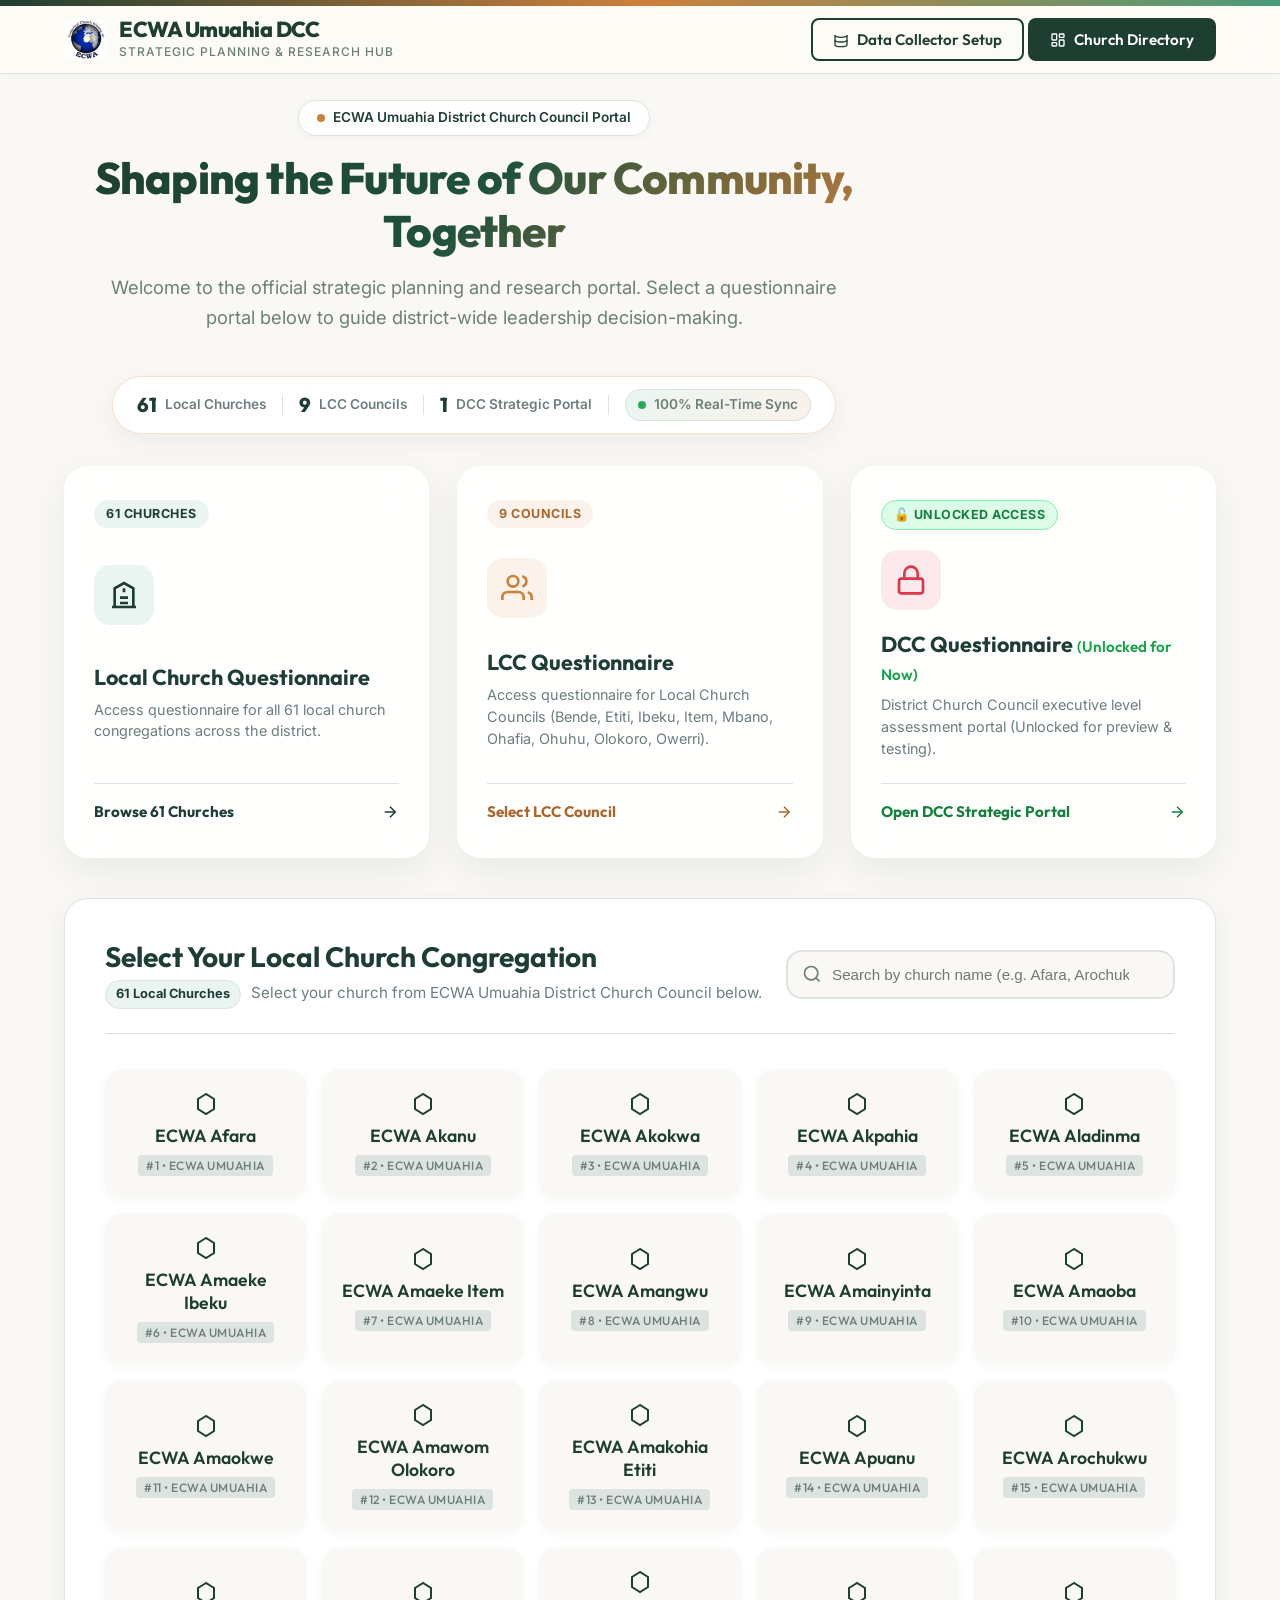
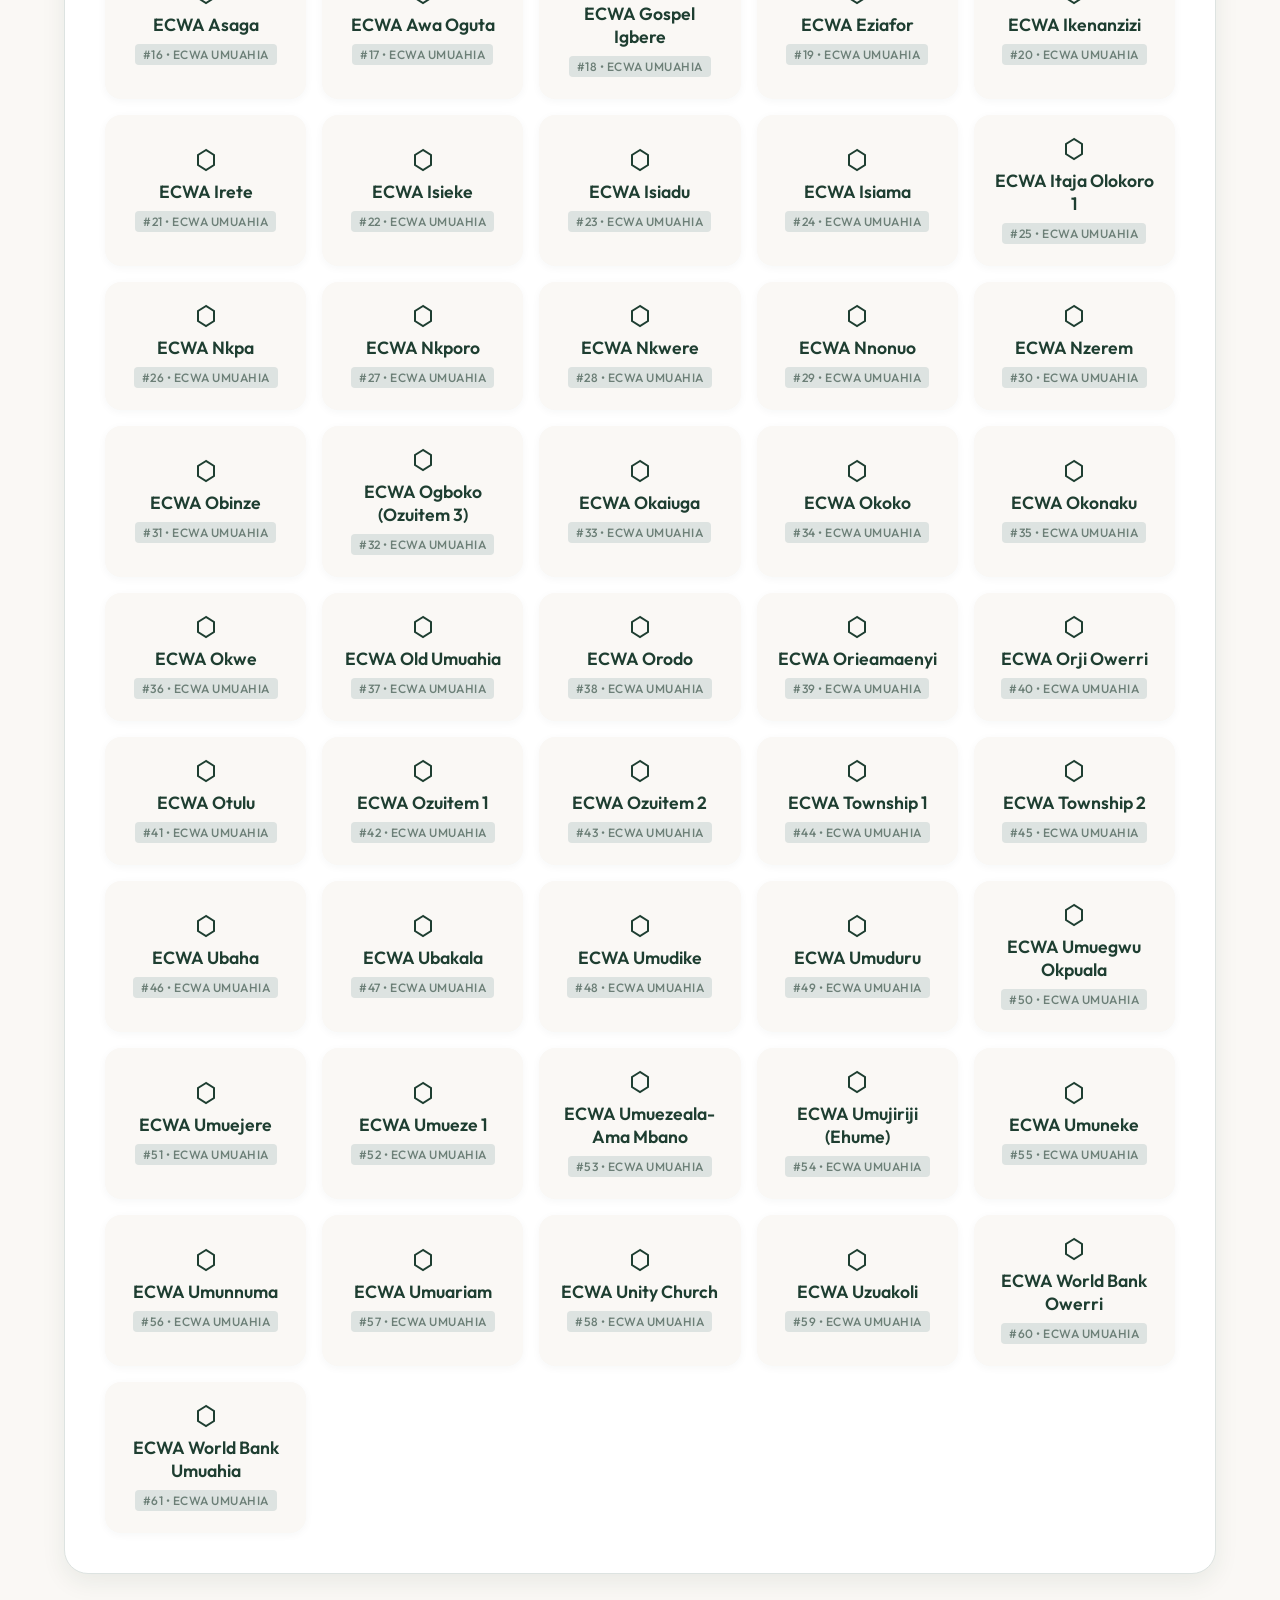
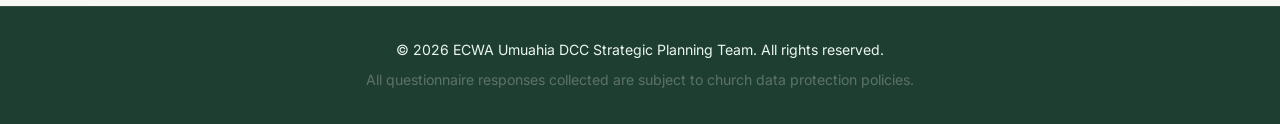
==== commit 0f86056d: "Restore all detailed questionnaire fields and unlock DCC questionnaire access for preview/testing" ====
--- a/index.html
+++ b/index.html
@@ -5,14 +5,14 @@
     <meta charset="UTF-8">
     <meta name="viewport" content="width=device-width, initial-scale=1.0">
     <meta name="description"
-        content="ECWA Umuahia District Church Council - Strategic Planning & Research Data Portal. Questionnaire responses for Local Churches, LCCs, and DCC.">
-    <title>ECWA Umuahia DCC - Strategic Planning & Research Portal</title>
+        content="FaithForward Strategic Planning Questionnaire Responses. Share your feedback to help shape the future of our church community.">
+    <title>Ecwa Umuahia DCC - Church Feedback Hub</title>
 
     <!-- Google Fonts -->
     <link rel="preconnect" href="https://fonts.googleapis.com">
     <link rel="preconnect" href="https://fonts.gstatic.com" crossorigin>
     <link
-        href="https://fonts.googleapis.com/css2?family=Inter:wght@300;400;500;600;700&family=Outfit:wght@400;500;600;700;800&display=swap"
+        href="https://fonts.googleapis.com/css2?family=Inter:wght@300;400;500;600&family=Outfit:wght@400;500;600;700;800&display=swap"
         rel="stylesheet">
 
     <!-- Custom CSS -->
@@ -20,7 +20,7 @@
 </head>
 
 <body>
-    <!-- Top Decorative Accent Line -->
+    <!-- Top Decorative Line -->
     <div class="top-accent-bar"></div>
 
     <!-- Navigation Header -->
@@ -30,17 +30,10 @@
                 <img src="assets/church Logo.jpeg" alt="ECWA Umuahia DCC Logo" class="brand-logo-img">
                 <div class="brand-text">
                     <span class="brand-title">ECWA Umuahia DCC</span>
-                    <span class="brand-subtitle">Strategic Planning & Research Portal</span>
+                    <span class="brand-subtitle">Strategic Planning & Research Hub</span>
                 </div>
             </a>
             <div class="header-actions">
-                <button id="nav-home-btn" class="btn btn-text" aria-label="Home Portal">
-                    <svg viewBox="0 0 24 24" width="16" height="16" fill="none" stroke="currentColor" stroke-width="2">
-                        <path d="M3 9l9-7 9 7v11a2 2 0 0 1-2 2H5a2 2 0 0 1-2-2z" />
-                        <polyline points="9 22 9 12 15 12 15 22" />
-                    </svg>
-                    Home
-                </button>
                 <button id="nav-backend-btn" class="btn btn-outline" aria-label="Backend Collector Setup">
                     <svg viewBox="0 0 24 24" width="16" height="16" fill="none" stroke="currentColor" stroke-width="2">
                         <path d="M21 12c0 1.66-4 3-9 3s-9-1.34-9-3" />
@@ -49,6 +42,15 @@
                     </svg>
                     Data Collector Setup
                 </button>
+                <button id="nav-directory-btn" class="btn btn-primary" aria-label="View Directory">
+                    <svg viewBox="0 0 24 24" width="16" height="16" fill="none" stroke="currentColor" stroke-width="2">
+                        <rect x="3" y="3" width="7" height="9" rx="1" />
+                        <rect x="14" y="3" width="7" height="5" rx="1" />
+                        <rect x="14" y="12" width="7" height="9" rx="1" />
+                        <rect x="3" y="16" width="7" height="5" rx="1" />
+                    </svg>
+                    Church Directory
+                </button>
             </div>
         </div>
     </header>
@@ -56,157 +58,146 @@
     <!-- Main Content Area -->
     <main class="main-content">
 
-        <!-- ================= PAGE 1: WELCOMING STANDALONE HERO PAGE ================= -->
-        <section id="home-view" class="view active hero-standalone-view">
-            <!-- Background Ambient Glow Orbs -->
-            <div class="ambient-glow glow-1"></div>
-            <div class="ambient-glow glow-2"></div>
-            <div class="ambient-glow glow-3"></div>
-
-            <div class="hero-container-inner">
-                <!-- Top Badge & Header Title -->
-                <div class="hero-header-block">
-                    <div class="hero-pill-badge">
-                        <span class="pulse-dot"></span>
-                        <span>ECWA Umuahia District Church Council Portal</span>
-                    </div>
-                    <h1 class="hero-animated-title">Shaping the Future of Our Community, Together</h1>
-                    <p class="hero-animated-subtitle">
-                        Welcome to the official strategic planning and research portal. Select a questionnaire portal below to guide district-wide leadership decision-making.
-                    </p>
-                    
-                    <!-- 21st Century Live Stats Bar -->
-                    <div class="hero-stats-ribbon">
-                        <div class="stat-pill">
-                            <span class="stat-num">61</span>
-                            <span class="stat-lbl">Local Churches</span>
-                        </div>
-                        <div class="stat-divider"></div>
-                        <div class="stat-pill">
-                            <span class="stat-num">9</span>
-                            <span class="stat-lbl">LCC Councils</span>
-                        </div>
-                        <div class="stat-divider"></div>
-                        <div class="stat-pill">
-                            <span class="stat-num">1</span>
-                            <span class="stat-lbl">DCC Executive Portal</span>
-                        </div>
-                        <div class="stat-divider"></div>
-                        <div class="stat-pill stat-highlight">
-                            <span class="stat-pulse-dot"></span>
-                            <span class="stat-lbl">100% Digital Real-Time Sync</span>
-                        </div>
-                    </div>
-                </div>
-
-                <!-- Unfinished Draft Resume Card -->
-                <div id="hero-resume-card" class="hero-resume-card" style="display: none;">
-                    <div class="resume-card-content">
-                        <div class="resume-card-icon">
-                            <svg viewBox="0 0 24 24" width="24" height="24" fill="none" stroke="currentColor" stroke-width="2">
-                                <path d="M19 21H5a2 2 0 0 1-2-2V5a2 2 0 0 1 2-2h11l5 5v14a2 2 0 0 1-2 2z" />
-                                <polyline points="17 21 17 13 7 13 7 21" />
-                                <polyline points="7 3 7 8 15 8" />
-                            </svg>
-                        </div>
-                        <div class="resume-card-text">
-                            <h4>Unfinished Questionnaire Progress Found</h4>
-                            <p>You have saved progress for <strong id="resume-church-name">--</strong> (Step <span id="resume-step-num">1</span>) saved at <span id="resume-timestamp">--</span>.</p>
-                        </div>
-                    </div>
-                    <div class="resume-card-actions">
-                        <button type="button" id="hero-resume-btn" class="btn btn-primary">
-                            Resume Questionnaire
-                        </button>
-                        <button type="button" id="hero-discard-draft-btn" class="btn btn-text text-danger">
-                            Discard Draft
-                        </button>
-                    </div>
-                </div>
-
-                <!-- 3 Primary Action Buttons Grid -->
-                <div class="hero-action-grid">
-                    <!-- Button 1: Local church questionnaire -->
-                    <div id="btn-hero-local-church" class="hero-action-card card-local-church">
-                        <div class="card-badge">61 Churches</div>
-                        <div class="card-icon-wrapper icon-emerald">
-                            <svg viewBox="0 0 24 24" width="34" height="34" fill="none" stroke="currentColor" stroke-width="2">
-                                <path d="M3 21h18M5 21V7l7-4 7 4v14M9 14h6M9 18h6M12 7v3"/>
-                            </svg>
-                        </div>
-                        <div class="card-content">
-                            <h3 class="card-title">Local church questionnaire.</h3>
-                            <p class="card-desc">Access questionnaire for all 61 local church congregations across the district.</p>
-                        </div>
-                        <div class="card-footer-action">
-                            <span>Browse 61 Churches</span>
-                            <svg class="arrow-icon" viewBox="0 0 24 24" width="18" height="18" fill="none" stroke="currentColor" stroke-width="2">
-                                <line x1="5" y1="12" x2="19" y2="12"/><polyline points="12 5 19 12 12 19"/>
-                            </svg>
-                        </div>
-                    </div>
-
-                    <!-- Button 2: LCC questionnaire -->
-                    <div id="btn-hero-lcc" class="hero-action-card card-lcc">
-                        <div class="card-badge badge-amber">9 Councils</div>
-                        <div class="card-icon-wrapper icon-amber">
-                            <svg viewBox="0 0 24 24" width="34" height="34" fill="none" stroke="currentColor" stroke-width="2">
-                                <path d="M17 21v-2a4 4 0 0 0-4-4H5a4 4 0 0 0-4 4v2"/>
-                                <circle cx="9" cy="7" r="4"/>
-                                <path d="M23 21v-2a4 4 0 0 0-3-3.87"/>
-                                <path d="M16 3.13a4 4 0 0 1 0 7.75"/>
-                            </svg>
-                        </div>
-                        <div class="card-content">
-                            <h3 class="card-title">LCC questionnaire.</h3>
-                            <p class="card-desc">Access questionnaire for Local Church Councils (Bende, Etiti, Ibeku, Item, Mbano, Ohafia, Ohuhu, Olokoro, Owerri).</p>
-                        </div>
-                        <div class="card-footer-action">
-                            <span>Select LCC Council</span>
-                            <svg class="arrow-icon" viewBox="0 0 24 24" width="18" height="18" fill="none" stroke="currentColor" stroke-width="2">
-                                <line x1="5" y1="12" x2="19" y2="12"/><polyline points="12 5 19 12 12 19"/>
-                            </svg>
-                        </div>
-                    </div>
-
-                    <!-- Button 3: DCC questionnaire. (Reserved access). -->
-                    <div id="btn-hero-dcc" class="hero-action-card card-dcc">
-                        <div class="card-badge badge-reserved">🔒 Reserved Access</div>
-                        <div class="card-icon-wrapper icon-rose">
-                            <svg viewBox="0 0 24 24" width="34" height="34" fill="none" stroke="currentColor" stroke-width="2">
-                                <rect x="3" y="11" width="18" height="11" rx="2" ry="2"/>
-                                <path d="M7 11V7a5 5 0 0 1 10 0v4"/>
-                            </svg>
-                        </div>
-                        <div class="card-content">
-                            <h3 class="card-title">DCC questionnaire. <span class="sub-tag">(Reserved access).</span></h3>
-                            <p class="card-desc">District Church Council executive level assessment portal (Authorized clearance required).</p>
-                        </div>
-                        <div class="card-footer-action">
-                            <span>Executive Warning Notice</span>
-                            <svg class="arrow-icon" viewBox="0 0 24 24" width="18" height="18" fill="none" stroke="currentColor" stroke-width="2">
-                                <line x1="5" y1="12" x2="19" y2="12"/><polyline points="12 5 19 12 12 19"/>
-                            </svg>
-                        </div>
-                    </div>
+        <!-- ================= PAGE 1: WELCOMING HOME PAGE ================= -->
+        <section id="home-view" class="view active">
+            <!-- Unfinished Draft Resume Banner Card (hidden by default) -->
+            <div id="hero-resume-card" class="hero-resume-card" style="display: none;">
+                <div class="resume-card-content">
+                    <div class="resume-card-icon">
+                        <svg viewBox="0 0 24 24" width="24" height="24" fill="none" stroke="currentColor" stroke-width="2">
+                            <path d="M19 21H5a2 2 0 0 1-2-2V5a2 2 0 0 1 2-2h11l5 5v14a2 2 0 0 1-2 2z" />
+                            <polyline points="17 21 17 13 7 13 7 21" />
+                            <polyline points="7 3 7 8 15 8" />
+                        </svg>
+                    </div>
+                    <div class="resume-card-text">
+                        <h4>Unfinished Questionnaire Progress Found</h4>
+                        <p>You have saved progress for <strong id="resume-church-name">--</strong> (Step <span id="resume-step-num">1</span>) saved at <span id="resume-timestamp">--</span>.</p>
+                    </div>
+                </div>
+                <div class="resume-card-actions">
+                    <button type="button" id="hero-resume-btn" class="btn btn-primary">
+                        Resume Questionnaire
+                        <svg viewBox="0 0 24 24" width="16" height="16" fill="none" stroke="currentColor" stroke-width="2">
+                            <line x1="5" y1="12" x2="19" y2="12" />
+                            <polyline points="12 5 19 12 12 19" />
+                        </svg>
+                    </button>
+                    <button type="button" id="hero-discard-draft-btn" class="btn btn-text text-danger">
+                        Discard Draft
+                    </button>
                 </div>
             </div>
-        </section>
-
-
-        <!-- ================= PAGE 1B: LOCAL CHURCH DIRECTORY VIEW (BUTTON 1) ================= -->
-        <section id="local-church-directory-view" class="view">
-            <div class="directory-section">
+
+            <!-- Hero Banner & Welcome Section -->
+            <div class="hero-header-block" style="text-align: center; margin-bottom: 32px;">
+                <div class="hero-pill-badge" style="margin: 0 auto 16px;">
+                    <span class="pulse-dot"></span>
+                    <span>ECWA Umuahia District Church Council Portal</span>
+                </div>
+                <h1 class="hero-animated-title">Shaping the Future of Our Community, Together</h1>
+                <p class="hero-animated-subtitle" style="max-width: 750px; margin: 0 auto 20px;">
+                    Welcome to the official strategic planning and research portal. Select a questionnaire portal below to guide district-wide leadership decision-making.
+                </p>
+
+                <!-- Live Stats Bar -->
+                <div class="hero-stats-ribbon">
+                    <div class="stat-pill">
+                        <span class="stat-num">61</span>
+                        <span class="stat-lbl">Local Churches</span>
+                    </div>
+                    <div class="stat-divider"></div>
+                    <div class="stat-pill">
+                        <span class="stat-num">9</span>
+                        <span class="stat-lbl">LCC Councils</span>
+                    </div>
+                    <div class="stat-divider"></div>
+                    <div class="stat-pill">
+                        <span class="stat-num">1</span>
+                        <span class="stat-lbl">DCC Strategic Portal</span>
+                    </div>
+                    <div class="stat-divider"></div>
+                    <div class="stat-pill stat-highlight">
+                        <span class="stat-pulse-dot"></span>
+                        <span class="stat-lbl">100% Real-Time Sync</span>
+                    </div>
+                </div>
+            </div>
+
+            <!-- 3 Primary Action Cards Grid -->
+            <div class="hero-action-grid" style="margin-bottom: 40px;">
+                <!-- Card 1: Local Church -->
+                <div id="btn-hero-local-church" class="hero-action-card card-local-church">
+                    <div class="card-badge">61 Churches</div>
+                    <div class="card-icon-wrapper icon-emerald">
+                        <svg viewBox="0 0 24 24" width="32" height="32" fill="none" stroke="currentColor" stroke-width="2">
+                            <path d="M3 21h18M5 21V7l7-4 7 4v14M9 14h6M9 18h6M12 7v3"/>
+                        </svg>
+                    </div>
+                    <div class="card-content">
+                        <h3 class="card-title">Local Church Questionnaire</h3>
+                        <p class="card-desc">Access questionnaire for all 61 local church congregations across the district.</p>
+                    </div>
+                    <div class="card-footer-action">
+                        <span>Browse 61 Churches</span>
+                        <svg class="arrow-icon" viewBox="0 0 24 24" width="18" height="18" fill="none" stroke="currentColor" stroke-width="2">
+                            <line x1="5" y1="12" x2="19" y2="12"/><polyline points="12 5 19 12 12 19"/>
+                        </svg>
+                    </div>
+                </div>
+
+                <!-- Card 2: LCC Questionnaire -->
+                <div id="btn-hero-lcc" class="hero-action-card card-lcc">
+                    <div class="card-badge badge-amber">9 Councils</div>
+                    <div class="card-icon-wrapper icon-amber">
+                        <svg viewBox="0 0 24 24" width="32" height="32" fill="none" stroke="currentColor" stroke-width="2">
+                            <path d="M17 21v-2a4 4 0 0 0-4-4H5a4 4 0 0 0-4 4v2"/>
+                            <circle cx="9" cy="7" r="4"/>
+                            <path d="M23 21v-2a4 4 0 0 0-3-3.87"/>
+                            <path d="M16 3.13a4 4 0 0 1 0 7.75"/>
+                        </svg>
+                    </div>
+                    <div class="card-content">
+                        <h3 class="card-title">LCC Questionnaire</h3>
+                        <p class="card-desc">Access questionnaire for Local Church Councils (Bende, Etiti, Ibeku, Item, Mbano, Ohafia, Ohuhu, Olokoro, Owerri).</p>
+                    </div>
+                    <div class="card-footer-action">
+                        <span>Select LCC Council</span>
+                        <svg class="arrow-icon" viewBox="0 0 24 24" width="18" height="18" fill="none" stroke="currentColor" stroke-width="2">
+                            <line x1="5" y1="12" x2="19" y2="12"/><polyline points="12 5 19 12 12 19"/>
+                        </svg>
+                    </div>
+                </div>
+
+                <!-- Card 3: DCC Questionnaire (Unlocked Access for Now) -->
+                <div id="btn-hero-dcc" class="hero-action-card card-dcc">
+                    <div class="card-badge badge-unlocked" style="background-color: #dcfce7; color: #15803d; border: 1px solid #86efac;">🔓 Unlocked Access</div>
+                    <div class="card-icon-wrapper icon-rose">
+                        <svg viewBox="0 0 24 24" width="32" height="32" fill="none" stroke="currentColor" stroke-width="2">
+                            <rect x="3" y="11" width="18" height="11" rx="2" ry="2"/>
+                            <path d="M7 11V7a5 5 0 0 1 10 0v4"/>
+                        </svg>
+                    </div>
+                    <div class="card-content">
+                        <h3 class="card-title">DCC Questionnaire <span class="sub-tag" style="color: #16a34a;">(Unlocked for Now)</span></h3>
+                        <p class="card-desc">District Church Council executive level assessment portal (Unlocked for preview & testing).</p>
+                    </div>
+                    <div class="card-footer-action" style="color: #15803d;">
+                        <span>Open DCC Strategic Portal</span>
+                        <svg class="arrow-icon" viewBox="0 0 24 24" width="18" height="18" fill="none" stroke="currentColor" stroke-width="2">
+                            <line x1="5" y1="12" x2="19" y2="12"/><polyline points="12 5 19 12 12 19"/>
+                        </svg>
+                    </div>
+                </div>
+            </div>
+
+            <!-- Directory Section -->
+            <div id="directory-section" class="directory-section">
                 <div class="section-header">
                     <div class="title-area">
-                        <button type="button" class="btn-back-home btn btn-text">
-                            <svg viewBox="0 0 24 24" width="16" height="16" fill="none" stroke="currentColor" stroke-width="2">
-                                <line x1="19" y1="12" x2="5" y2="12"/><polyline points="12 19 5 12 12 5"/>
-                            </svg>
-                            Back to Home
-                        </button>
-                        <h2>Select Local Church Congregation</h2>
-                        <p><span id="church-count-badge" class="count-badge">61 Churches</span> Choose a local church below to begin the survey questionnaire.</p>
+                        <h2>Select Your Local Church Congregation</h2>
+                        <p><span id="church-count-badge" class="count-badge">61 Churches</span> Select your church from
+                            ECWA Umuahia District Church Council below.</p>
                     </div>
                     <div class="search-box">
                         <svg class="search-icon" viewBox="0 0 24 24" fill="none" stroke="currentColor" stroke-width="2">
@@ -214,667 +205,1712 @@
                             <line x1="21" y1="21" x2="16.65" y2="16.65" />
                         </svg>
                         <input type="text" id="church-search"
-                            placeholder="Search by church name (e.g. Afara, Arochukwu, World Bank)..."
+                            placeholder="Search by church name (e.g. Afara, Arochukwu, World Bank) or number..."
                             aria-label="Search congregations">
                         <button id="search-clear-btn" class="search-clear" style="display: none;"
                             aria-label="Clear search">&times;</button>
                     </div>
                 </div>
-                <div id="directory-grid" class="directory-grid" aria-label="Church list"></div>
+
+                <!-- Directory Grid (50 buttons generated dynamically) -->
+                <div id="directory-grid" class="directory-grid" aria-label="Church list">
+                    <!-- JavaScript will inject 50 buttons here -->
+                </div>
+
+                <!-- No Results State -->
                 <div id="no-results-state" class="no-results-card" style="display: none;">
-                    <svg viewBox="0 0 24 24" width="48" height="48" fill="none" stroke="currentColor" stroke-dasharray="4" stroke-width="1.5">
+                    <svg viewBox="0 0 24 24" width="48" height="48" fill="none" stroke="currentColor"
+                        stroke-dasharray="4" stroke-width="1.5">
                         <circle cx="12" cy="12" r="10" />
                         <line x1="8" y1="12" x2="16" y2="12" />
                     </svg>
                     <h3>No congregations match your search</h3>
+                    <p>Double check the spelling or try searching for a different number.</p>
                     <button id="search-reset-btn" class="btn btn-outline">Reset Search</button>
                 </div>
             </div>
         </section>
 
-
-        <!-- ================= PAGE 1C: LCC DIRECTORY VIEW (BUTTON 2) ================= -->
-        <section id="lcc-directory-view" class="view">
-            <div class="directory-section">
-                <div class="section-header">
-                    <div class="title-area">
-                        <button type="button" class="btn-back-home btn btn-text">
-                            <svg viewBox="0 0 24 24" width="16" height="16" fill="none" stroke="currentColor" stroke-width="2">
-                                <line x1="19" y1="12" x2="5" y2="12"/><polyline points="12 19 5 12 12 5"/>
-                            </svg>
-                            Back to Home
-                        </button>
-                        <h2>Select Local Church Council (LCC)</h2>
-                        <p><span class="count-badge badge-amber-solid">9 LCCs</span> Select an LCC below to complete the official LCC Strategic Questionnaire.</p>
-                    </div>
-                    <div class="search-box">
-                        <svg class="search-icon" viewBox="0 0 24 24" fill="none" stroke="currentColor" stroke-width="2">
-                            <circle cx="11" cy="11" r="8" />
-                            <line x1="21" y1="21" x2="16.65" y2="16.65" />
-                        </svg>
-                        <input type="text" id="lcc-search"
-                            placeholder="Search LCC by name (e.g. Bende, Etiti, Owerri)..."
-                            aria-label="Search LCCs">
-                        <button id="lcc-search-clear-btn" class="search-clear" style="display: none;"
-                            aria-label="Clear search">&times;</button>
-                    </div>
-                </div>
-                <div id="lcc-directory-grid" class="directory-grid lcc-grid" aria-label="LCC list"></div>
-            </div>
-        </section>
-
-
-        <!-- ================= PAGE 2A: 61 LOCAL CHURCH SURVEY ================= -->
+        <!-- ================= PAGE 2: THE GOOGLE-FORM-STYLE SURVEY ================= -->
         <section id="survey-view" class="view">
+            <!-- Survey Card -->
             <div class="survey-container">
+
+                <!-- Survey Header -->
                 <div class="survey-header">
                     <div class="survey-title-block">
                         <span id="selected-church-badge" class="church-badge">Church ID: --</span>
                         <h2 id="survey-main-title">Local Church Information & Questionnaire</h2>
-                        <p class="survey-desc">Please complete the official church questionnaire sections below.</p>
-                    </div>
-                    <button type="button" id="exit-survey-btn" class="btn btn-text text-danger">Cancel Questionnaire</button>
-                </div>
+                        <p class="survey-desc">Please complete the official church questionnaire sections below. Data
+                            collected
+                            directly guides ECWA Strategic Planning.</p>
+                    </div>
+                    <button type="button" id="exit-survey-btn" class="btn btn-text text-danger">
+                        <svg viewBox="0 0 24 24" width="16" height="16" fill="none" stroke="currentColor"
+                            stroke-width="2">
+                            <line x1="18" y1="6" x2="6" y2="18" />
+                            <line x1="6" y1="6" x2="18" y2="18" />
+                        </svg>
+                        Cancel Questionnaire
+                    </button>
+                </div>
+
+                <!-- Saved Draft Restored Banner (hidden by default) -->
                 <div id="survey-draft-banner" class="survey-draft-banner" style="display: none;">
                     <div class="draft-banner-info">
-                        <span><strong>Draft Restored:</strong> Continuing from your saved progress.</span>
-                    </div>
-                </div>
+                        <svg viewBox="0 0 24 24" width="20" height="20" fill="none" stroke="currentColor" stroke-width="2">
+                            <circle cx="12" cy="12" r="10" />
+                            <polyline points="12 6 12 12 16 14" />
+                        </svg>
+                        <span><strong>Draft Restored:</strong> Continuing from your saved progress (<span id="survey-draft-time">--</span>).</span>
+                    </div>
+                    <button type="button" id="survey-clear-draft-btn" class="btn btn-text text-danger btn-sm">
+                        Clear Draft &amp; Start Over
+                    </button>
+                </div>
+
+                <!-- Progress Tracker -->
                 <div class="stepper-progress-container">
                     <div class="progress-bar-track">
                         <div id="survey-progress-fill" class="progress-bar-fill" style="width: 0%;"></div>
                     </div>
                     <div class="stepper-steps">
-                        <div class="step-indicator active" data-step="1"><span class="step-num">1</span><span class="step-label">General Info</span></div>
-                        <div class="step-indicator" data-step="2"><span class="step-num">2</span><span class="step-label">History</span></div>
-                        <div class="step-indicator" data-step="3"><span class="step-num">3</span><span class="step-label">Pastors</span></div>
-                        <div class="step-indicator" data-step="4"><span class="step-num">4</span><span class="step-label">Membership</span></div>
-                        <div class="step-indicator" data-step="5"><span class="step-num">5</span><span class="step-label">Leadership</span></div>
-                        <div class="step-indicator" data-step="6"><span class="step-num">6</span><span class="step-label">Ministries</span></div>
-                        <div class="step-indicator" data-step="7"><span class="step-num">7</span><span class="step-label">Evangelism</span></div>
-                        <div class="step-indicator" data-step="8"><span class="step-num">8</span><span class="step-label">Properties</span></div>
-                        <div class="step-indicator" data-step="9"><span class="step-num">9</span><span class="step-label">Finance</span></div>
-                        <div class="step-indicator" data-step="10"><span class="step-num">10</span><span class="step-label">Community</span></div>
-                        <div class="step-indicator" data-step="11"><span class="step-num">11</span><span class="step-label">SWOT / Vision</span></div>
-                    </div>
-                </div>
+                        <div class="step-indicator active" data-step="1">
+                            <span class="step-num">1</span>
+                            <span class="step-label">General Info</span>
+                        </div>
+                        <div class="step-indicator" data-step="2">
+                            <span class="step-num">2</span>
+                            <span class="step-label">History</span>
+                        </div>
+                        <div class="step-indicator" data-step="3">
+                            <span class="step-num">3</span>
+                            <span class="step-label">Pastors</span>
+                        </div>
+                        <div class="step-indicator" data-step="4">
+                            <span class="step-num">4</span>
+                            <span class="step-label">Membership</span>
+                        </div>
+                        <div class="step-indicator" data-step="5">
+                            <span class="step-num">5</span>
+                            <span class="step-label">Leadership</span>
+                        </div>
+                        <div class="step-indicator" data-step="6">
+                            <span class="step-num">6</span>
+                            <span class="step-label">Ministries</span>
+                        </div>
+                        <div class="step-indicator" data-step="7">
+                            <span class="step-num">7</span>
+                            <span class="step-label">Evangelism</span>
+                        </div>
+                        <div class="step-indicator" data-step="8">
+                            <span class="step-num">8</span>
+                            <span class="step-label">Properties</span>
+                        </div>
+                        <div class="step-indicator" data-step="9">
+                            <span class="step-num">9</span>
+                            <span class="step-label">Finance</span>
+                        </div>
+                        <div class="step-indicator" data-step="10">
+                            <span class="step-num">10</span>
+                            <span class="step-label">Community</span>
+                        </div>
+                        <div class="step-indicator" data-step="11">
+                            <span class="step-num">11</span>
+                            <span class="step-label">SWOT / Vision</span>
+                        </div>
+                    </div>
+                </div>
+
+                <!-- Form Wizard -->
                 <form id="survey-form" novalidate>
+                    <!-- Invisible field to hold selected church identifier -->
                     <input type="hidden" id="form-church-id" name="church_id">
+
+                    <!-- ================= STEP 1: SECTION A - GENERAL INFORMATION ================= -->
                     <div class="form-step active" data-step="1">
-                        <div class="step-header-card"><h3>SECTION A: General Information</h3></div>
-                        <div class="form-group required"><label class="form-label" for="q-founded-year">1. What year was the local church founded?</label><input type="text" id="q-founded-year" name="q_founded_year" class="form-input" required></div>
-                        <div class="form-group required"><label class="form-label" for="q-constituted-year">2. Year constituted?</label><input type="text" id="q-constituted-year" name="q_constituted_year" class="form-input" required></div>
-                        <div class="form-group required"><label class="form-label" for="q-dcc-council">3. Local church council?</label><input type="text" id="q-dcc-council" name="q_dcc_council" class="form-input" value="ECWA Umuahia District Church Council" required></div>
-                        <div class="form-group required"><label class="form-label" for="q-mother-church">4. Mother church name?</label><input type="text" id="q-mother-church" name="q_mother_church" class="form-input" required></div>
-                        <div class="form-group required"><label class="form-label" for="q-full-address">5. Address?</label><textarea id="q-full-address" name="q_full_address" rows="3" required></textarea></div>
-                    </div>
-                    <div class="form-step" data-step="2"><div class="step-header-card"><h3>SECTION B: Church History</h3></div><div class="form-group required"><label class="form-label">History</label><textarea name="q_church_history" rows="5" required></textarea></div></div>
-                    <div class="form-step" data-step="3"><div class="step-header-card"><h3>SECTION C: Pastoral History</h3></div><div class="form-group required"><label class="form-label">Pastoral History</label><textarea name="q_pastoral_table" rows="4" required></textarea></div></div>
-                    <div class="form-step" data-step="4"><div class="step-header-card"><h3>SECTION D: Membership</h3></div><div class="form-group required"><label class="form-label">Total Membership</label><input type="number" name="q_membership_home" class="form-input" required></div></div>
-                    <div class="form-step" data-step="5"><div class="step-header-card"><h3>SECTION E: Leadership</h3></div><div class="form-group required"><label class="form-label">Board Members</label><textarea name="q_board_members" rows="3" required></textarea></div></div>
-                    <div class="form-step" data-step="6"><div class="step-header-card"><h3>SECTION F: Ministries</h3></div><div class="form-group required"><label class="form-label">Ministries Impact</label><textarea name="q_ministries_impact" rows="3" required></textarea></div></div>
-                    <div class="form-step" data-step="7"><div class="step-header-card"><h3>SECTION G: Evangelism</h3></div><div class="form-group required"><label class="form-label">Outreaches Count</label><input type="text" name="q_outreaches_count" class="form-input" required></div></div>
-                    <div class="form-step" data-step="8"><div class="step-header-card"><h3>SECTION H: Properties</h3></div><div class="form-group required"><label class="form-label">Properties Needed</label><textarea name="q_properties_needed" rows="3" required></textarea></div></div>
-                    <div class="form-step" data-step="9"><div class="step-header-card"><h3>SECTION I: Finance</h3></div><div class="form-group required"><label class="form-label">Income Sources</label><textarea name="q_financial_sources" rows="3" required></textarea></div></div>
-                    <div class="form-step" data-step="10"><div class="step-header-card"><h3>SECTION J: Community</h3></div><div class="form-group required"><label class="form-label">Community Needs</label><textarea name="q_community_needs_desc" rows="3" required></textarea></div></div>
-                    <div class="form-step" data-step="11"><div class="step-header-card"><h3>SECTION K: SWOT</h3></div><div class="form-group required"><label class="form-label">Vision</label><textarea name="q_five_year_vision" rows="3" required></textarea></div></div>
+                        <div class="step-header-card">
+                            <h3>SECTION A: General Information</h3>
+                            <p>Provide baseline registration and location details for this local church or prayer house.
+                            </p>
+                        </div>
+
+                        <div class="form-group required">
+                            <label class="form-label" for="q-founded-year">1. What year was the local church/prayer
+                                house founded?</label>
+                            <input type="text" id="q-founded-year" name="q_founded_year" class="form-input"
+                                placeholder="e.g. 1985" required>
+                            <span class="error-message">This field is required.</span>
+                        </div>
+
+                        <div class="form-group required">
+                            <label class="form-label" for="q-constituted-year">2. In what year was the LC
+                                recognized/constituted as a local church?</label>
+                            <input type="text" id="q-constituted-year" name="q_constituted_year" class="form-input"
+                                placeholder="e.g. 1992" required>
+                            <span class="error-message">This field is required.</span>
+                        </div>
+
+                        <div class="form-group required">
+                            <label class="form-label" for="q-dcc-council">3. Local church council does it belong
+                                to?</label>
+                            <input type="text" id="q-dcc-council" name="q_dcc_council" class="form-input"
+                                value="ECWA Umuahia District Church Council" required>
+                            <span class="error-message">This field is required.</span>
+                        </div>
+
+                        <div class="form-group required">
+                            <label class="form-label" for="q-mother-church">4. Name of the mother church of the
+                                LC?</label>
+                            <input type="text" id="q-mother-church" name="q_mother_church" class="form-input"
+                                placeholder="Enter mother church name" required>
+                            <span class="error-message">This field is required.</span>
+                        </div>
+
+                        <div class="form-group required">
+                            <label class="form-label" for="q-full-address">5. Church's full address?</label>
+                            <textarea id="q-full-address" name="q_full_address"
+                                placeholder="Enter street, landmark, and area details..." rows="3" required></textarea>
+                            <span class="error-message">This field is required.</span>
+                        </div>
+
+                        <div class="form-group required">
+                            <label class="form-label" for="q-community-lga">6. In what community and local government is
+                                the local church situated?</label>
+                            <input type="text" id="q-community-lga" name="q_community_lga" class="form-input"
+                                placeholder="e.g. Umuahia North LGA, Afara Community" required>
+                            <span class="error-message">This field is required.</span>
+                        </div>
+
+                        <div class="form-group required">
+                            <label class="form-label">7. In what state is the LC/PH situated?</label>
+                            <div class="radio-group-vertical">
+                                <label class="radio-container">
+                                    <input type="radio" name="q_state" value="Abia" required>
+                                    <span class="radio-checkmark"></span>
+                                    <span class="radio-label">A. Abia State</span>
+                                </label>
+                                <label class="radio-container">
+                                    <input type="radio" name="q_state" value="Imo">
+                                    <span class="radio-checkmark"></span>
+                                    <span class="radio-label">B. Imo State</span>
+                                </label>
+                            </div>
+                            <span class="error-message">Please select a state.</span>
+                        </div>
+
+                        <div class="form-group required">
+                            <label class="form-label" for="q-current-pastor-a">8. Who is the current resident pastor of
+                                the LC?</label>
+                            <input type="text" id="q-current-pastor-a" name="q_current_pastor" class="form-input"
+                                placeholder="Enter Pastor's Full Name" required>
+                            <span class="error-message">This field is required.</span>
+                        </div>
+
+                        <div class="form-group required">
+                            <label class="form-label">9. What are the official contact details?</label>
+                            <div class="form-row">
+                                <div>
+                                    <label class="question-hint" for="q-contact-phone">a. Phone number</label>
+                                    <input type="tel" id="q-contact-phone" name="q_contact_phone" class="form-input"
+                                        placeholder="+234..." required>
+                                </div>
+                                <div>
+                                    <label class="question-hint" for="q-contact-email">b. Email address</label>
+                                    <input type="email" id="q-contact-email" name="q_contact_email" class="form-input"
+                                        placeholder="church@ecwa.org">
+                                </div>
+                                <div>
+                                    <label class="question-hint" for="q-contact-social">c. Social media
+                                        handle(s)</label>
+                                    <input type="text" id="q-contact-social" name="q_contact_social" class="form-input"
+                                        placeholder="@ECWALocalChurch">
+                                </div>
+                            </div>
+                            <span class="error-message">Please fill in contact details.</span>
+                        </div>
+                    </div>
+
+                    <!-- ================= STEP 2: SECTION B - CHURCH HISTORY ================= -->
+                    <div class="form-step" data-step="2">
+                        <div class="step-header-card">
+                            <h3>SECTION B: Church History</h3>
+                            <p>Document the origin, pioneer leaders, historical journey, and key milestones of the
+                                church.</p>
+                        </div>
+
+                        <div class="form-group required">
+                            <label class="form-label" for="q-pioneer-members">1. Who is/are the founding/pioneer
+                                member(s) of the LC?</label>
+                            <textarea id="q-pioneer-members" name="q_pioneer_members"
+                                placeholder="List founding members..." rows="3" required></textarea>
+                            <span class="error-message">This field is required.</span>
+                        </div>
+
+                        <div class="form-group required">
+                            <label class="form-label" for="q-pioneer-pastor">2. Who served as the pioneer
+                                pastor?</label>
+                            <input type="text" id="q-pioneer-pastor" name="q_pioneer_pastor" class="form-input"
+                                placeholder="Name of pioneer pastor" required>
+                            <span class="error-message">This field is required.</span>
+                        </div>
+
+                        <div class="form-group required">
+                            <label class="form-label" for="q-pioneer-board">3. Who served as the pioneer board of the
+                                LC?</label>
+                            <textarea id="q-pioneer-board" name="q_pioneer_board"
+                                placeholder="List pioneer board members..." rows="3" required></textarea>
+                            <span class="error-message">This field is required.</span>
+                        </div>
+
+                        <div class="form-group required">
+                            <label class="form-label" for="q-church-history">4. Briefly describe the history of the
+                                church?</label>
+                            <textarea id="q-church-history" name="q_church_history"
+                                placeholder="Write a detailed account of the church history..." rows="7"
+                                required></textarea>
+                            <div class="textarea-footer">
+                                <span class="character-count"><span id="history-char-count">0</span> / 3000
+                                    characters</span>
+                            </div>
+                            <span class="error-message">This field is required.</span>
+                        </div>
+
+                        <div class="form-group required">
+                            <label class="form-label" for="q-major-milestones">5. What major milestone has the church
+                                reached/attain?</label>
+                            <textarea id="q-major-milestones" name="q_major_milestones"
+                                placeholder="e.g. Building dedication, outreach expansion, branch planting..." rows="4"
+                                required></textarea>
+                            <span class="error-message">This field is required.</span>
+                        </div>
+
+                        <div class="form-group required">
+                            <label class="form-label" for="q-history-lessons">6. What lessons from its history should
+                                guide future ministry?</label>
+                            <textarea id="q-history-lessons" name="q_history_lessons"
+                                placeholder="Key spiritual and administrative lessons..." rows="4" required></textarea>
+                            <span class="error-message">This field is required.</span>
+                        </div>
+                    </div>
+
+                    <!-- ================= STEP 3: SECTION C - PASTORAL HISTORY ================= -->
+                    <div class="form-step" data-step="3">
+                        <div class="step-header-card">
+                            <h3>SECTION C: Pastoral History</h3>
+                            <p>Record the record of past resident pastors and key ministry developments during their
+                                tenure.</p>
+                        </div>
+
+                        <div class="form-group">
+                            <label class="form-label">Pastoral History Data Table</label>
+                            <p class="question-hint">Enter pastors who have served at this local church, their service
+                                years, and major contributions.</p>
+
+                            <div class="form-table-wrapper">
+                                <table class="data-table" id="pastoral-table">
+                                    <thead>
+                                        <tr>
+                                            <th>Pastor Name</th>
+                                            <th>Years Served (e.g. 2015-2020)</th>
+                                            <th>Major Contributions</th>
+                                        </tr>
+                                    </thead>
+                                    <tbody>
+                                        <tr>
+                                            <td><input type="text" name="q_pastor1_name" class="data-table-input"
+                                                    placeholder="Pastor Name 1"></td>
+                                            <td><input type="text" name="q_pastor1_years" class="data-table-input"
+                                                    placeholder="Years"></td>
+                                            <td><input type="text" name="q_pastor1_contrib" class="data-table-input"
+                                                    placeholder="Key contributions"></td>
+                                        </tr>
+                                        <tr>
+                                            <td><input type="text" name="q_pastor2_name" class="data-table-input"
+                                                    placeholder="Pastor Name 2"></td>
+                                            <td><input type="text" name="q_pastor2_years" class="data-table-input"
+                                                    placeholder="Years"></td>
+                                            <td><input type="text" name="q_pastor2_contrib" class="data-table-input"
+                                                    placeholder="Key contributions"></td>
+                                        </tr>
+                                        <tr>
+                                            <td><input type="text" name="q_pastor3_name" class="data-table-input"
+                                                    placeholder="Pastor Name 3"></td>
+                                            <td><input type="text" name="q_pastor3_years" class="data-table-input"
+                                                    placeholder="Years"></td>
+                                            <td><input type="text" name="q_pastor3_contrib" class="data-table-input"
+                                                    placeholder="Key contributions"></td>
+                                        </tr>
+                                        <tr>
+                                            <td><input type="text" name="q_pastor4_name" class="data-table-input"
+                                                    placeholder="Pastor Name 4"></td>
+                                            <td><input type="text" name="q_pastor4_years" class="data-table-input"
+                                                    placeholder="Years"></td>
+                                            <td><input type="text" name="q_pastor4_contrib" class="data-table-input"
+                                                    placeholder="Key contributions"></td>
+                                        </tr>
+                                    </tbody>
+                                </table>
+                            </div>
+                        </div>
+
+                        <div class="form-group required">
+                            <label class="form-label" for="q-notable-developments">1. Are there notable ministry
+                                developments during specific service years?</label>
+                            <textarea id="q-notable-developments" name="q_notable_developments"
+                                placeholder="Describe specific projects or developments during past pastorates..."
+                                rows="4" required></textarea>
+                            <span class="error-message">This field is required.</span>
+                        </div>
+
+                        <div class="form-group required">
+                            <label class="form-label" for="q-resident-pastor-c">2. Who is the current resident pastor of
+                                the church?</label>
+                            <input type="text" id="q-resident-pastor-c" name="q_resident_pastor_c" class="form-input"
+                                placeholder="Enter Pastor's Full Name" required>
+                            <span class="error-message">This field is required.</span>
+                        </div>
+                    </div>
+
+                    <!-- ================= STEP 4: SECTION D - MEMBERSHIP PROFILE ================= -->
+                    <div class="form-step" data-step="4">
+                        <div class="step-header-card">
+                            <h3>SECTION D: Membership Profile</h3>
+                            <p>Provide demographic membership figures and attendance trends.</p>
+                        </div>
+
+                        <div class="form-group">
+                            <label class="form-label">Membership Breakdown Table</label>
+                            <p class="question-hint">Enter numerical count figures across membership categories.</p>
+
+                            <div class="form-table-wrapper">
+                                <table class="data-table" id="membership-table">
+                                    <thead>
+                                        <tr>
+                                            <th>Category</th>
+                                            <th>Baptized</th>
+                                            <th>Unbaptized</th>
+                                            <th>Workers</th>
+                                            <th>Retirees</th>
+                                            <th>Businessmen</th>
+                                            <th>Farmers</th>
+                                            <th>Unemployed</th>
+                                            <th>Students</th>
+                                            <th>Widows/Widowers</th>
+                                            <th>Total</th>
+                                        </tr>
+                                    </thead>
+                                    <tbody>
+                                        <tr>
+                                            <td><strong>Men</strong></td>
+                                            <td><input type="number" name="q_mem_men_baptized" class="data-table-input"
+                                                    min="0"></td>
+                                            <td><input type="number" name="q_mem_men_unbaptized"
+                                                    class="data-table-input" min="0"></td>
+                                            <td><input type="number" name="q_mem_men_workers" class="data-table-input"
+                                                    min="0"></td>
+                                            <td><input type="number" name="q_mem_men_retirees" class="data-table-input"
+                                                    min="0"></td>
+                                            <td><input type="number" name="q_mem_men_business" class="data-table-input"
+                                                    min="0"></td>
+                                            <td><input type="number" name="q_mem_men_farmers" class="data-table-input"
+                                                    min="0"></td>
+                                            <td><input type="number" name="q_mem_men_unemployed"
+                                                    class="data-table-input" min="0"></td>
+                                            <td><input type="number" name="q_mem_men_students" class="data-table-input"
+                                                    min="0"></td>
+                                            <td><input type="number" name="q_mem_men_widowers" class="data-table-input"
+                                                    min="0"></td>
+                                            <td><input type="number" name="q_mem_men_total" class="data-table-input"
+                                                    min="0"></td>
+                                        </tr>
+                                        <tr>
+                                            <td><strong>Women</strong></td>
+                                            <td><input type="number" name="q_mem_women_baptized"
+                                                    class="data-table-input" min="0"></td>
+                                            <td><input type="number" name="q_mem_women_unbaptized"
+                                                    class="data-table-input" min="0"></td>
+                                            <td><input type="number" name="q_mem_women_workers" class="data-table-input"
+                                                    min="0"></td>
+                                            <td><input type="number" name="q_mem_women_retirees"
+                                                    class="data-table-input" min="0"></td>
+                                            <td><input type="number" name="q_mem_women_business"
+                                                    class="data-table-input" min="0"></td>
+                                            <td><input type="number" name="q_mem_women_farmers" class="data-table-input"
+                                                    min="0"></td>
+                                            <td><input type="number" name="q_mem_women_unemployed"
+                                                    class="data-table-input" min="0"></td>
+                                            <td><input type="number" name="q_mem_women_students"
+                                                    class="data-table-input" min="0"></td>
+                                            <td><input type="number" name="q_mem_women_widows" class="data-table-input"
+                                                    min="0"></td>
+                                            <td><input type="number" name="q_mem_women_total" class="data-table-input"
+                                                    min="0"></td>
+                                        </tr>
+                                        <tr>
+                                            <td><strong>Youths</strong></td>
+                                            <td><input type="number" name="q_mem_youth_baptized"
+                                                    class="data-table-input" min="0"></td>
+                                            <td><input type="number" name="q_mem_youth_unbaptized"
+                                                    class="data-table-input" min="0"></td>
+                                            <td><input type="number" name="q_mem_youth_workers" class="data-table-input"
+                                                    min="0"></td>
+                                            <td><input type="number" name="q_mem_youth_retirees"
+                                                    class="data-table-input" min="0"></td>
+                                            <td><input type="number" name="q_mem_youth_business"
+                                                    class="data-table-input" min="0"></td>
+                                            <td><input type="number" name="q_mem_youth_farmers" class="data-table-input"
+                                                    min="0"></td>
+                                            <td><input type="number" name="q_mem_youth_unemployed"
+                                                    class="data-table-input" min="0"></td>
+                                            <td><input type="number" name="q_mem_youth_students"
+                                                    class="data-table-input" min="0"></td>
+                                            <td><input type="number" name="q_mem_youth_widows" class="data-table-input"
+                                                    min="0"></td>
+                                            <td><input type="number" name="q_mem_youth_total" class="data-table-input"
+                                                    min="0"></td>
+                                        </tr>
+                                        <tr>
+                                            <td><strong>Children</strong></td>
+                                            <td><input type="number" name="q_mem_children_baptized"
+                                                    class="data-table-input" min="0"></td>
+                                            <td><input type="number" name="q_mem_children_unbaptized"
+                                                    class="data-table-input" min="0"></td>
+                                            <td><input type="number" name="q_mem_children_workers"
+                                                    class="data-table-input" min="0"></td>
+                                            <td><input type="number" name="q_mem_children_retirees"
+                                                    class="data-table-input" min="0"></td>
+                                            <td><input type="number" name="q_mem_children_business"
+                                                    class="data-table-input" min="0"></td>
+                                            <td><input type="number" name="q_mem_children_farmers"
+                                                    class="data-table-input" min="0"></td>
+                                            <td><input type="number" name="q_mem_children_unemployed"
+                                                    class="data-table-input" min="0"></td>
+                                            <td><input type="number" name="q_mem_children_students"
+                                                    class="data-table-input" min="0"></td>
+                                            <td><input type="number" name="q_mem_children_widows"
+                                                    class="data-table-input" min="0"></td>
+                                            <td><input type="number" name="q_mem_children_total"
+                                                    class="data-table-input" min="0"></td>
+                                        </tr>
+                                        <tr>
+                                            <td><strong>Total</strong></td>
+                                            <td><input type="number" name="q_mem_grand_baptized"
+                                                    class="data-table-input" min="0"></td>
+                                            <td><input type="number" name="q_mem_grand_unbaptized"
+                                                    class="data-table-input" min="0"></td>
+                                            <td><input type="number" name="q_mem_grand_workers" class="data-table-input"
+                                                    min="0"></td>
+                                            <td><input type="number" name="q_mem_grand_retirees"
+                                                    class="data-table-input" min="0"></td>
+                                            <td><input type="number" name="q_mem_grand_business"
+                                                    class="data-table-input" min="0"></td>
+                                            <td><input type="number" name="q_mem_grand_farmers" class="data-table-input"
+                                                    min="0"></td>
+                                            <td><input type="number" name="q_mem_grand_unemployed"
+                                                    class="data-table-input" min="0"></td>
+                                            <td><input type="number" name="q_mem_grand_students"
+                                                    class="data-table-input" min="0"></td>
+                                            <td><input type="number" name="q_mem_grand_widows" class="data-table-input"
+                                                    min="0"></td>
+                                            <td><input type="number" name="q_mem_grand_total" class="data-table-input"
+                                                    min="0"></td>
+                                        </tr>
+                                    </tbody>
+                                </table>
+                            </div>
+                        </div>
+
+                        <div class="form-group required">
+                            <label class="form-label" for="q-current-mem-home">1. What is the current church membership
+                                (Home)</label>
+                            <input type="text" id="q-current-mem-home" name="q_current_mem_home" class="form-input"
+                                placeholder="e.g. 350" required>
+                            <span class="error-message">This field is required.</span>
+                        </div>
+
+                        <div class="form-group required">
+                            <label class="form-label" for="q-total-mem-abroad">2. What is the current church membership
+                                (abroad)</label>
+                            <input type="text" id="q-total-mem-abroad" name="q_total_mem_abroad" class="form-input"
+                                placeholder="e.g. 100" required>
+                            <span class="error-message">This field is required.</span>
+                        </div>
+
+                        <div class="form-group required">
+                            <label class="form-label" for="q-baptized-last-year">3. How many are baptised members of the
+                                Church?</label>
+                            <input type="text" id="q-baptized-last-year" name="q_baptized_last_year" class="form-input"
+                                placeholder="e.g. 250" required>
+                            <span class="error-message">This field is required.</span>
+                        </div>
+
+                        <div class="form-group required">
+                            <label class="form-label" for="q-new-converts">4. How many new converts were recieved last
+                                year?</label>
+                            <input type="text" id="q-new-converts" name="q_new_converts" class="form-input"
+                                placeholder="e.g. 30" required>
+                            <span class="error-message">This field is required.</span>
+                        </div>
+
+                        <div class="form-group required">
+                            <label class="form-label">5. What are the attendance trends over the past three
+                                years?</label>
+                            <div class="radio-group-vertical">
+                                <label class="radio-container">
+                                    <input type="radio" name="q_attendance_trends" value="Increasing" required>
+                                    <span class="radio-checkmark"></span>
+                                    <span class="radio-label">A. Increasing</span>
+                                </label>
+                                <label class="radio-container">
+                                    <input type="radio" name="q_attendance_trends" value="Dwindling">
+                                    <span class="radio-checkmark"></span>
+                                    <span class="radio-label">B. Dwindling</span>
+                                </label>
+                            </div>
+                            <span class="error-message">Please select an attendance trend.</span>
+                        </div>
+                    </div>
+
+                    <!-- ================= STEP 5: SECTION E - CHURCH LEADERSHIP ================= -->
+                    <div class="form-step" data-step="5">
+                        <div class="step-header-card">
+                            <h3>SECTION E: Church Leadership</h3>
+                            <p>Document local church board members, fellowship leaders, vacant positions, and training
+                                needs.</p>
+                        </div>
+
+                        <div class="form-group required">
+                            <label class="form-label" for="q-board-members">1. What are the names of the current local
+                                Church board members?</label>
+                            <textarea id="q-board-members" name="q_board_members"
+                                placeholder="List names of church board members..." rows="4" required></textarea>
+                            <span class="error-message">This field is required.</span>
+                        </div>
+
+                        <div class="form-group required">
+                            <label class="form-label">2. The names of the fellowship group leaders?</label>
+                            <div class="form-row">
+                                <div>
+                                    <label class="question-hint" for="q-men-leader">a. Men's fellowship leader</label>
+                                    <input type="text" id="q-men-leader" name="q_men_leader" class="form-input"
+                                        placeholder="Full Name" required>
+                                </div>
+                                <div>
+                                    <label class="question-hint" for="q-women-leader">b. Women's fellowship
+                                        leader</label>
+                                    <input type="text" id="q-women-leader" name="q_women_leader" class="form-input"
+                                        placeholder="Full Name" required>
+                                </div>
+                                <div>
+                                    <label class="question-hint" for="q-youth-leader">c. Youth fellowship leader</label>
+                                    <input type="text" id="q-youth-leader" name="q_youth_leader" class="form-input"
+                                        placeholder="Full Name" required>
+                                </div>
+                            </div>
+                            <span class="error-message">Please provide leaders' names.</span>
+                        </div>
+
+                        <div class="form-group required">
+                            <label class="form-label">3. Does the church have all featured leadership positions
+                                filled?</label>
+                            <div class="radio-group-vertical">
+                                <label class="radio-container">
+                                    <input type="radio" name="q_positions_filled" value="Yes" required>
+                                    <span class="radio-checkmark"></span>
+                                    <span class="radio-label">A. Yes</span>
+                                </label>
+                                <label class="radio-container">
+                                    <input type="radio" name="q_positions_filled" value="No">
+                                    <span class="radio-checkmark"></span>
+                                    <span class="radio-label">B. No</span>
+                                </label>
+                            </div>
+                            <span class="error-message">Please select an option.</span>
+                        </div>
+
+                        <div class="form-group">
+                            <label class="form-label" for="q-vacant-positions">4. Which positions are vacant?</label>
+                            <textarea id="q-vacant-positions" name="q_vacant_positions"
+                                placeholder="List any vacant leadership roles or enter N/A..." rows="3"></textarea>
+                        </div>
+
+                        <div class="form-group required">
+                            <label class="form-label" for="q-leadership-training">5. What leadership training is
+                                needed?</label>
+                            <textarea id="q-leadership-training" name="q_leadership_training"
+                                placeholder="Describe key leadership training, seminars, or capacity building required..."
+                                rows="6" required></textarea>
+                            <div class="textarea-footer">
+                                <span class="character-count"><span id="training-char-count">0</span> / 3000
+                                    characters</span>
+                            </div>
+                            <span class="error-message">This field is required.</span>
+                        </div>
+                    </div>
+
+                    <!-- ================= STEP 6: SECTION F - MINISTRIES ================= -->
+                    <div class="form-step" data-step="6">
+                        <div class="step-header-card">
+                            <h3>SECTION F: Ministries</h3>
+                            <p>Indicate which ministries are currently active, which require revitalization, and
+                                highlight achievements.</p>
+                        </div>
+
+                        <div class="form-group required">
+                            <label class="form-label">1. Which agencies and areas of ministries are active?</label>
+                            <span class="question-hint">Please indicate for each ministry whether it is active and/or
+                                requires revitalization.</span>
+                            <div class="form-table-wrapper">
+                                <table class="data-table">
+                                    <thead>
+                                        <tr>
+                                            <th>Ministry</th>
+                                            <th style="text-align: center; width: 180px;">Is Active?</th>
+                                            <th style="text-align: center; width: 180px;">Needs Revitalization?</th>
+                                        </tr>
+                                    </thead>
+                                    <tbody>
+                                        <!-- Men Fellowship -->
+                                        <tr>
+                                            <td><strong>Men Fellowship</strong></td>
+                                            <td>
+                                                <div style="display: flex; gap: 16px; justify-content: center;">
+                                                    <label><input type="radio" name="q_ministry_active_men" value="Yes"
+                                                            required> Yes</label>
+                                                    <label><input type="radio" name="q_ministry_active_men" value="No">
+                                                        No</label>
+                                                </div>
+                                            </td>
+                                            <td>
+                                                <div style="display: flex; gap: 16px; justify-content: center;">
+                                                    <label><input type="radio" name="q_ministry_revitalize_men"
+                                                            value="Yes" required> Yes</label>
+                                                    <label><input type="radio" name="q_ministry_revitalize_men"
+                                                            value="No"> No</label>
+                                                </div>
+                                            </td>
+                                        </tr>
+                                        <!-- Women Fellowship -->
+                                        <tr>
+                                            <td><strong>Women Fellowship</strong></td>
+                                            <td>
+                                                <div style="display: flex; gap: 16px; justify-content: center;">
+                                                    <label><input type="radio" name="q_ministry_active_women"
+                                                            value="Yes" required> Yes</label>
+                                                    <label><input type="radio" name="q_ministry_active_women"
+                                                            value="No"> No</label>
+                                                </div>
+                                            </td>
+                                            <td>
+                                                <div style="display: flex; gap: 16px; justify-content: center;">
+                                                    <label><input type="radio" name="q_ministry_revitalize_women"
+                                                            value="Yes" required> Yes</label>
+                                                    <label><input type="radio" name="q_ministry_revitalize_women"
+                                                            value="No"> No</label>
+                                                </div>
+                                            </td>
+                                        </tr>
+                                        <!-- Youth Fellowship -->
+                                        <tr>
+                                            <td><strong>Youth Fellowship</strong></td>
+                                            <td>
+                                                <div style="display: flex; gap: 16px; justify-content: center;">
+                                                    <label><input type="radio" name="q_ministry_active_youth"
+                                                            value="Yes" required> Yes</label>
+                                                    <label><input type="radio" name="q_ministry_active_youth"
+                                                            value="No"> No</label>
+                                                </div>
+                                            </td>
+                                            <td>
+                                                <div style="display: flex; gap: 16px; justify-content: center;">
+                                                    <label><input type="radio" name="q_ministry_revitalize_youth"
+                                                            value="Yes" required> Yes</label>
+                                                    <label><input type="radio" name="q_ministry_revitalize_youth"
+                                                            value="No"> No</label>
+                                                </div>
+                                            </td>
+                                        </tr>
+                                        <!-- Teenagers Ministry -->
+                                        <tr>
+                                            <td><strong>Teenagers Ministry</strong></td>
+                                            <td>
+                                                <div style="display: flex; gap: 16px; justify-content: center;">
+                                                    <label><input type="radio" name="q_ministry_active_teenagers"
+                                                            value="Yes" required> Yes</label>
+                                                    <label><input type="radio" name="q_ministry_active_teenagers"
+                                                            value="No"> No</label>
+                                                </div>
+                                            </td>
+                                            <td>
+                                                <div style="display: flex; gap: 16px; justify-content: center;">
+                                                    <label><input type="radio" name="q_ministry_revitalize_teenagers"
+                                                            value="Yes" required> Yes</label>
+                                                    <label><input type="radio" name="q_ministry_revitalize_teenagers"
+                                                            value="No"> No</label>
+                                                </div>
+                                            </td>
+                                        </tr>
+                                        <!-- Children's ministry -->
+                                        <tr>
+                                            <td><strong>Children's Ministry</strong></td>
+                                            <td>
+                                                <div style="display: flex; gap: 16px; justify-content: center;">
+                                                    <label><input type="radio" name="q_ministry_active_children"
+                                                            value="Yes" required> Yes</label>
+                                                    <label><input type="radio" name="q_ministry_active_children"
+                                                            value="No"> No</label>
+                                                </div>
+                                            </td>
+                                            <td>
+                                                <div style="display: flex; gap: 16px; justify-content: center;">
+                                                    <label><input type="radio" name="q_ministry_revitalize_children"
+                                                            value="Yes" required> Yes</label>
+                                                    <label><input type="radio" name="q_ministry_revitalize_children"
+                                                            value="No"> No</label>
+                                                </div>
+                                            </td>
+                                        </tr>
+                                        <!-- Sunday school -->
+                                        <tr>
+                                            <td><strong>Sunday School</strong></td>
+                                            <td>
+                                                <div style="display: flex; gap: 16px; justify-content: center;">
+                                                    <label><input type="radio" name="q_ministry_active_sundayschool"
+                                                            value="Yes" required> Yes</label>
+                                                    <label><input type="radio" name="q_ministry_active_sundayschool"
+                                                            value="No"> No</label>
+                                                </div>
+                                            </td>
+                                            <td>
+                                                <div style="display: flex; gap: 16px; justify-content: center;">
+                                                    <label><input type="radio" name="q_ministry_revitalize_sundayschool"
+                                                            value="Yes" required> Yes</label>
+                                                    <label><input type="radio" name="q_ministry_revitalize_sundayschool"
+                                                            value="No"> No</label>
+                                                </div>
+                                            </td>
+                                        </tr>
+                                        <!-- Evangelism -->
+                                        <tr>
+                                            <td><strong>Evangelism</strong></td>
+                                            <td>
+                                                <div style="display: flex; gap: 16px; justify-content: center;">
+                                                    <label><input type="radio" name="q_ministry_active_evangelism"
+                                                            value="Yes" required> Yes</label>
+                                                    <label><input type="radio" name="q_ministry_active_evangelism"
+                                                            value="No"> No</label>
+                                                </div>
+                                            </td>
+                                            <td>
+                                                <div style="display: flex; gap: 16px; justify-content: center;">
+                                                    <label><input type="radio" name="q_ministry_revitalize_evangelism"
+                                                            value="Yes" required> Yes</label>
+                                                    <label><input type="radio" name="q_ministry_revitalize_evangelism"
+                                                            value="No"> No</label>
+                                                </div>
+                                            </td>
+                                        </tr>
+                                        <!-- Missions and Evangelism -->
+                                        <tr>
+                                            <td><strong>Missions and Evangelism</strong></td>
+                                            <td>
+                                                <div style="display: flex; gap: 16px; justify-content: center;">
+                                                    <label><input type="radio" name="q_ministry_active_missions"
+                                                            value="Yes" required> Yes</label>
+                                                    <label><input type="radio" name="q_ministry_active_missions"
+                                                            value="No"> No</label>
+                                                </div>
+                                            </td>
+                                            <td>
+                                                <div style="display: flex; gap: 16px; justify-content: center;">
+                                                    <label><input type="radio" name="q_ministry_revitalize_missions"
+                                                            value="Yes" required> Yes</label>
+                                                    <label><input type="radio" name="q_ministry_revitalize_missions"
+                                                            value="No"> No</label>
+                                                </div>
+                                            </td>
+                                        </tr>
+                                        <!-- Discipleship ministry -->
+                                        <tr>
+                                            <td><strong>Discipleship Ministry</strong></td>
+                                            <td>
+                                                <div style="display: flex; gap: 16px; justify-content: center;">
+                                                    <label><input type="radio" name="q_ministry_active_discipleship"
+                                                            value="Yes" required> Yes</label>
+                                                    <label><input type="radio" name="q_ministry_active_discipleship"
+                                                            value="No"> No</label>
+                                                </div>
+                                            </td>
+                                            <td>
+                                                <div style="display: flex; gap: 16px; justify-content: center;">
+                                                    <label><input type="radio" name="q_ministry_revitalize_discipleship"
+                                                            value="Yes" required> Yes</label>
+                                                    <label><input type="radio" name="q_ministry_revitalize_discipleship"
+                                                            value="No"> No</label>
+                                                </div>
+                                            </td>
+                                        </tr>
+                                        <!-- Media ministry -->
+                                        <tr>
+                                            <td><strong>Media Ministry</strong></td>
+                                            <td>
+                                                <div style="display: flex; gap: 16px; justify-content: center;">
+                                                    <label><input type="radio" name="q_ministry_active_media"
+                                                            value="Yes" required> Yes</label>
+                                                    <label><input type="radio" name="q_ministry_active_media"
+                                                            value="No"> No</label>
+                                                </div>
+                                            </td>
+                                            <td>
+                                                <div style="display: flex; gap: 16px; justify-content: center;">
+                                                    <label><input type="radio" name="q_ministry_revitalize_media"
+                                                            value="Yes" required> Yes</label>
+                                                    <label><input type="radio" name="q_ministry_revitalize_media"
+                                                            value="No"> No</label>
+                                                </div>
+                                            </td>
+                                        </tr>
+                                        <!-- Welfare team -->
+                                        <tr>
+                                            <td><strong>Welfare Team</strong></td>
+                                            <td>
+                                                <div style="display: flex; gap: 16px; justify-content: center;">
+                                                    <label><input type="radio" name="q_ministry_active_welfare"
+                                                            value="Yes" required> Yes</label>
+                                                    <label><input type="radio" name="q_ministry_active_welfare"
+                                                            value="No"> No</label>
+                                                </div>
+                                            </td>
+                                            <td>
+                                                <div style="display: flex; gap: 16px; justify-content: center;">
+                                                    <label><input type="radio" name="q_ministry_revitalize_welfare"
+                                                            value="Yes" required> Yes</label>
+                                                    <label><input type="radio" name="q_ministry_revitalize_welfare"
+                                                            value="No"> No</label>
+                                                </div>
+                                            </td>
+                                        </tr>
+                                        <!-- Christian education leader -->
+                                        <tr>
+                                            <td><strong>Christian Education Leader</strong></td>
+                                            <td>
+                                                <div style="display: flex; gap: 16px; justify-content: center;">
+                                                    <label><input type="radio" name="q_ministry_active_education"
+                                                            value="Yes" required> Yes</label>
+                                                    <label><input type="radio" name="q_ministry_active_education"
+                                                            value="No"> No</label>
+                                                </div>
+                                            </td>
+                                            <td>
+                                                <div style="display: flex; gap: 16px; justify-content: center;">
+                                                    <label><input type="radio" name="q_ministry_revitalize_education"
+                                                            value="Yes" required> Yes</label>
+                                                    <label><input type="radio" name="q_ministry_revitalize_education"
+                                                            value="No"> No</label>
+                                                </div>
+                                            </td>
+                                        </tr>
+                                        <!-- Prayer band -->
+                                        <tr>
+                                            <td><strong>Prayer Band</strong></td>
+                                            <td>
+                                                <div style="display: flex; gap: 16px; justify-content: center;">
+                                                    <label><input type="radio" name="q_ministry_active_prayer"
+                                                            value="Yes" required> Yes</label>
+                                                    <label><input type="radio" name="q_ministry_active_prayer"
+                                                            value="No"> No</label>
+                                                </div>
+                                            </td>
+                                            <td>
+                                                <div style="display: flex; gap: 16px; justify-content: center;">
+                                                    <label><input type="radio" name="q_ministry_revitalize_prayer"
+                                                            value="Yes" required> Yes</label>
+                                                    <label><input type="radio" name="q_ministry_revitalize_prayer"
+                                                            value="No"> No</label>
+                                                </div>
+                                            </td>
+                                        </tr>
+                                    </tbody>
+                                </table>
+                            </div>
+                            <span class="error-message">Please select status for all ministries.</span>
+                        </div>
+
+                        <div class="form-group required">
+                            <label class="form-label" for="q-ministry-impact">3. Which ministries has shown the greatest
+                                impact?</label>
+                            <textarea id="q-ministry-impact" name="q_ministry_impact"
+                                placeholder="Explain which ministries are thriving and why..." rows="4"
+                                required></textarea>
+                            <span class="error-message">This field is required.</span>
+                        </div>
+                    </div>
+
+                    <!-- ================= STEP 7: SECTION G - EVANGELISM AND MISSIONS ================= -->
+                    <div class="form-step" data-step="7">
+                        <div class="step-header-card">
+                            <h3>SECTION G: Evangelism and Missions</h3>
+                            <p>Document outreach efforts, follow-up processes, and church planting plans.</p>
+                        </div>
+
+                        <div class="form-group required">
+                            <label class="form-label" for="q-outreaches-count">1. How many evangelistic outreaches has
+                                been carried out this year?</label>
+                            <input type="text" id="q-outreaches-count" name="q_outreaches_count" class="form-input"
+                                placeholder="e.g. 5 outreaches, or Describe details..." required>
+                            <span class="error-message">This field is required.</span>
+                        </div>
+
+                        <div class="form-group required">
+                            <label class="form-label" for="q-followup-process">2. What follow-up process exists?</label>
+                            <textarea id="q-followup-process" name="q_followup_process"
+                                placeholder="Describe in detail how new converts are followed up and integrated..."
+                                rows="6" required></textarea>
+                            <div class="textarea-footer">
+                                <span class="character-count"><span id="followup-char-count">0</span> / 3000
+                                    characters</span>
+                            </div>
+                            <span class="error-message">This field is required.</span>
+                        </div>
+
+                        <div class="form-group required">
+                            <label class="form-label" for="q-church-planting-communities">3. Are there communities
+                                identified for future church planting?</label>
+                            <textarea id="q-church-planting-communities" name="q_church_planting_communities"
+                                placeholder="List any communities targeted for future church plants and current efforts..."
+                                rows="6" required></textarea>
+                            <div class="textarea-footer">
+                                <span class="character-count"><span id="planting-char-count">0</span> / 3000
+                                    characters</span>
+                            </div>
+                            <span class="error-message">This field is required.</span>
+                        </div>
+                    </div>
+
+                    <!-- ================= STEP 8: SECTION H - PROPERTY AND ASSETS ================= -->
+                    <div class="form-step" data-step="8">
+                        <div class="step-header-card">
+                            <h3>SECTION H: Property and Assets</h3>
+                            <p>Inventory the church's physical property, asset documentation status, registration
+                                requirements, and disputes.</p>
+                        </div>
+
+                        <div class="form-group required">
+                            <label class="form-label">1, 2 & 3. Properties and Assets Inventory</label>
+                            <span class="question-hint">Specify whether the church possesses these items, if they are
+                                documented, and if they require registration.</span>
+                            <div class="form-table-wrapper">
+                                <table class="data-table">
+                                    <thead>
+                                        <tr>
+                                            <th>Property / Asset</th>
+                                            <th style="text-align: center; width: 140px;">Has Asset?</th>
+                                            <th style="text-align: center; width: 160px;">Fully Documented?</th>
+                                            <th style="text-align: center; width: 180px;">Requires Registration?</th>
+                                        </tr>
+                                    </thead>
+                                    <tbody>
+                                        <!-- Land -->
+                                        <tr>
+                                            <td><strong>Land</strong></td>
+                                            <td>
+                                                <div style="display: flex; gap: 12px; justify-content: center;">
+                                                    <label><input type="radio" name="q_asset_has_land" value="Yes"
+                                                            required> Yes</label>
+                                                    <label><input type="radio" name="q_asset_has_land" value="No">
+                                                        No</label>
+                                                </div>
+                                            </td>
+                                            <td>
+                                                <div style="display: flex; gap: 12px; justify-content: center;">
+                                                    <label><input type="radio" name="q_asset_doc_land" value="Yes"
+                                                            required> Yes</label>
+                                                    <label><input type="radio" name="q_asset_doc_land" value="No">
+                                                        No</label>
+                                                </div>
+                                            </td>
+                                            <td>
+                                                <div style="display: flex; gap: 12px; justify-content: center;">
+                                                    <label><input type="radio" name="q_asset_reg_land" value="Yes"
+                                                            required> Yes</label>
+                                                    <label><input type="radio" name="q_asset_reg_land" value="No">
+                                                        No</label>
+                                                </div>
+                                            </td>
+                                        </tr>
+                                        <!-- Church building(s) -->
+                                        <tr>
+                                            <td><strong>Church building(s)</strong></td>
+                                            <td>
+                                                <div style="display: flex; gap: 12px; justify-content: center;">
+                                                    <label><input type="radio" name="q_asset_has_buildings" value="Yes"
+                                                            required> Yes</label>
+                                                    <label><input type="radio" name="q_asset_has_buildings" value="No">
+                                                        No</label>
+                                                </div>
+                                            </td>
+                                            <td>
+                                                <div style="display: flex; gap: 12px; justify-content: center;">
+                                                    <label><input type="radio" name="q_asset_doc_buildings" value="Yes"
+                                                            required> Yes</label>
+                                                    <label><input type="radio" name="q_asset_doc_buildings" value="No">
+                                                        No</label>
+                                                </div>
+                                            </td>
+                                            <td>
+                                                <div style="display: flex; gap: 12px; justify-content: center;">
+                                                    <label><input type="radio" name="q_asset_reg_buildings" value="Yes"
+                                                            required> Yes</label>
+                                                    <label><input type="radio" name="q_asset_reg_buildings" value="No">
+                                                        No</label>
+                                                </div>
+                                            </td>
+                                        </tr>
+                                        <!-- Pastorism -->
+                                        <tr>
+                                            <td><strong>Pastorium / Pastor's Residence</strong></td>
+                                            <td>
+                                                <div style="display: flex; gap: 12px; justify-content: center;">
+                                                    <label><input type="radio" name="q_asset_has_pastorism" value="Yes"
+                                                            required> Yes</label>
+                                                    <label><input type="radio" name="q_asset_has_pastorism" value="No">
+                                                        No</label>
+                                                </div>
+                                            </td>
+                                            <td>
+                                                <div style="display: flex; gap: 12px; justify-content: center;">
+                                                    <label><input type="radio" name="q_asset_doc_pastorism" value="Yes"
+                                                            required> Yes</label>
+                                                    <label><input type="radio" name="q_asset_doc_pastorism" value="No">
+                                                        No</label>
+                                                </div>
+                                            </td>
+                                            <td>
+                                                <div style="display: flex; gap: 12px; justify-content: center;">
+                                                    <label><input type="radio" name="q_asset_reg_pastorism" value="Yes"
+                                                            required> Yes</label>
+                                                    <label><input type="radio" name="q_asset_reg_pastorism" value="No">
+                                                        No</label>
+                                                </div>
+                                            </td>
+                                        </tr>
+                                        <!-- Vehicles -->
+                                        <tr>
+                                            <td><strong>Vehicles</strong></td>
+                                            <td>
+                                                <div style="display: flex; gap: 12px; justify-content: center;">
+                                                    <label><input type="radio" name="q_asset_has_vehicles" value="Yes"
+                                                            required> Yes</label>
+                                                    <label><input type="radio" name="q_asset_has_vehicles" value="No">
+                                                        No</label>
+                                                </div>
+                                            </td>
+                                            <td>
+                                                <div style="display: flex; gap: 12px; justify-content: center;">
+                                                    <label><input type="radio" name="q_asset_doc_vehicles" value="Yes"
+                                                            required> Yes</label>
+                                                    <label><input type="radio" name="q_asset_doc_vehicles" value="No">
+                                                        No</label>
+                                                </div>
+                                            </td>
+                                            <td>
+                                                <div style="display: flex; gap: 12px; justify-content: center;">
+                                                    <label><input type="radio" name="q_asset_reg_vehicles" value="Yes"
+                                                            required> Yes</label>
+                                                    <label><input type="radio" name="q_asset_reg_vehicles" value="No">
+                                                        No</label>
+                                                </div>
+                                            </td>
+                                        </tr>
+                                        <!-- Equipments -->
+                                        <tr>
+                                            <td><strong>Equipments</strong></td>
+                                            <td>
+                                                <div style="display: flex; gap: 12px; justify-content: center;">
+                                                    <label><input type="radio" name="q_asset_has_equipments" value="Yes"
+                                                            required> Yes</label>
+                                                    <label><input type="radio" name="q_asset_has_equipments" value="No">
+                                                        No</label>
+                                                </div>
+                                            </td>
+                                            <td>
+                                                <div style="display: flex; gap: 12px; justify-content: center;">
+                                                    <label><input type="radio" name="q_asset_doc_equipments" value="Yes"
+                                                            required> Yes</label>
+                                                    <label><input type="radio" name="q_asset_doc_equipments" value="No">
+                                                        No</label>
+                                                </div>
+                                            </td>
+                                            <td>
+                                                <div style="display: flex; gap: 12px; justify-content: center;">
+                                                    <label><input type="radio" name="q_asset_reg_equipments" value="Yes"
+                                                            required> Yes</label>
+                                                    <label><input type="radio" name="q_asset_reg_equipments" value="No">
+                                                        No</label>
+                                                </div>
+                                            </td>
+                                        </tr>
+                                        <!-- Furniture(s)/fittings -->
+                                        <tr>
+                                            <td><strong>Furniture(s) & Fittings</strong></td>
+                                            <td>
+                                                <div style="display: flex; gap: 12px; justify-content: center;">
+                                                    <label><input type="radio" name="q_asset_has_furniture" value="Yes"
+                                                            required> Yes</label>
+                                                    <label><input type="radio" name="q_asset_has_furniture" value="No">
+                                                        No</label>
+                                                </div>
+                                            </td>
+                                            <td>
+                                                <div style="display: flex; gap: 12px; justify-content: center;">
+                                                    <label><input type="radio" name="q_asset_doc_furniture" value="Yes"
+                                                            required> Yes</label>
+                                                    <label><input type="radio" name="q_asset_doc_furniture" value="No">
+                                                        No</label>
+                                                </div>
+                                            </td>
+                                            <td>
+                                                <div style="display: flex; gap: 12px; justify-content: center;">
+                                                    <label><input type="radio" name="q_asset_reg_furniture" value="Yes"
+                                                            required> Yes</label>
+                                                    <label><input type="radio" name="q_asset_reg_furniture" value="No">
+                                                        No</label>
+                                                </div>
+                                            </td>
+                                        </tr>
+                                        <!-- ICT equipment -->
+                                        <tr>
+                                            <td><strong>ICT Equipment</strong></td>
+                                            <td>
+                                                <div style="display: flex; gap: 12px; justify-content: center;">
+                                                    <label><input type="radio" name="q_asset_has_ict" value="Yes"
+                                                            required> Yes</label>
+                                                    <label><input type="radio" name="q_asset_has_ict" value="No">
+                                                        No</label>
+                                                </div>
+                                            </td>
+                                            <td>
+                                                <div style="display: flex; gap: 12px; justify-content: center;">
+                                                    <label><input type="radio" name="q_asset_doc_ict" value="Yes"
+                                                            required> Yes</label>
+                                                    <label><input type="radio" name="q_asset_doc_ict" value="No">
+                                                        No</label>
+                                                </div>
+                                            </td>
+                                            <td>
+                                                <div style="display: flex; gap: 12px; justify-content: center;">
+                                                    <label><input type="radio" name="q_asset_reg_ict" value="Yes"
+                                                            required> Yes</label>
+                                                    <label><input type="radio" name="q_asset_reg_ict" value="No">
+                                                        No</label>
+                                                </div>
+                                            </td>
+                                        </tr>
+                                        <!-- Generator -->
+                                        <tr>
+                                            <td><strong>Generator</strong></td>
+                                            <td>
+                                                <div style="display: flex; gap: 12px; justify-content: center;">
+                                                    <label><input type="radio" name="q_asset_has_generator" value="Yes"
+                                                            required> Yes</label>
+                                                    <label><input type="radio" name="q_asset_has_generator" value="No">
+                                                        No</label>
+                                                </div>
+                                            </td>
+                                            <td>
+                                                <div style="display: flex; gap: 12px; justify-content: center;">
+                                                    <label><input type="radio" name="q_asset_doc_generator" value="Yes"
+                                                            required> Yes</label>
+                                                    <label><input type="radio" name="q_asset_doc_generator" value="No">
+                                                        No</label>
+                                                </div>
+                                            </td>
+                                            <td>
+                                                <div style="display: flex; gap: 12px; justify-content: center;">
+                                                    <label><input type="radio" name="q_asset_reg_generator" value="Yes"
+                                                            required> Yes</label>
+                                                    <label><input type="radio" name="q_asset_reg_generator" value="No">
+                                                        No</label>
+                                                </div>
+                                            </td>
+                                        </tr>
+                                        <!-- Others/specify -->
+                                        <tr>
+                                            <td>
+                                                <strong>Others / Specify</strong>
+                                                <input type="text" name="q_asset_others_name" class="data-table-input"
+                                                    placeholder="Specify other assets..."
+                                                    style="margin-top: 4px; font-size: 0.8rem;">
+                                            </td>
+                                            <td>
+                                                <div style="display: flex; gap: 12px; justify-content: center;">
+                                                    <label><input type="radio" name="q_asset_has_others" value="Yes"
+                                                            required> Yes</label>
+                                                    <label><input type="radio" name="q_asset_has_others" value="No">
+                                                        No</label>
+                                                </div>
+                                            </td>
+                                            <td>
+                                                <div style="display: flex; gap: 12px; justify-content: center;">
+                                                    <label><input type="radio" name="q_asset_doc_others" value="Yes"
+                                                            required> Yes</label>
+                                                    <label><input type="radio" name="q_asset_doc_others" value="No">
+                                                        No</label>
+                                                </div>
+                                            </td>
+                                            <td>
+                                                <div style="display: flex; gap: 12px; justify-content: center;">
+                                                    <label><input type="radio" name="q_asset_reg_others" value="Yes"
+                                                            required> Yes</label>
+                                                    <label><input type="radio" name="q_asset_reg_others" value="No">
+                                                        No</label>
+                                                </div>
+                                            </td>
+                                        </tr>
+                                    </tbody>
+                                </table>
+                            </div>
+                            <span class="error-message">Please select status for all assets.</span>
+                        </div>
+
+                        <div class="form-group required">
+                            <label class="form-label" for="q-property-disputes">4. Are there any ongoing
+                                disputes?</label>
+                            <textarea id="q-property-disputes" name="q_property_disputes"
+                                placeholder="Describe any legal, boundary, or community disputes regarding church properties..."
+                                rows="4" required></textarea>
+                            <span class="error-message">This field is required.</span>
+                        </div>
+
+                        <div class="form-group required">
+                            <label class="form-label" for="q-infrastructure-projects">5. What infrastructural Projects
+                                are planned?</label>
+                            <textarea id="q-infrastructure-projects" name="q_infrastructure_projects"
+                                placeholder="Outline future construction, renovations, or expansions planned..."
+                                rows="6" required></textarea>
+                            <div class="textarea-footer">
+                                <span class="character-count"><span id="projects-char-count">0</span> / 3000
+                                    characters</span>
+                            </div>
+                            <span class="error-message">This field is required.</span>
+                        </div>
+
+                        <div class="form-group required">
+                            <label class="form-label" for="q-properties-needed">6. What properties and assets are
+                                needed?</label>
+                            <textarea id="q-properties-needed" name="q_properties_needed"
+                                placeholder="List land, structures, vehicles, or equipment needed..." rows="4"
+                                required></textarea>
+                            <span class="error-message">This field is required.</span>
+                        </div>
+
+                        <div class="form-group required">
+                            <label class="form-label" for="q-acquired-property-use">7. Location, size and use of the
+                                acquired property?</label>
+                            <textarea id="q-acquired-property-use" name="q_acquired_property_use"
+                                placeholder="Describe location, size, and current/intended use of acquired properties..."
+                                rows="4" required></textarea>
+                            <span class="error-message">This field is required.</span>
+                        </div>
+
+                        <div class="form-group required">
+                            <label class="form-label" for="q-acquired-property-docs">8. Available documents for the
+                                acquired property?</label>
+                            <textarea id="q-acquired-property-docs" name="q_acquired_property_docs"
+                                placeholder="List land survey, deed of gift, C of O, purchase agreement, etc..."
+                                rows="4" required></textarea>
+                            <span class="error-message">This field is required.</span>
+                        </div>
+
+                        <div class="form-group required">
+                            <label class="form-label">9. Does the DCC secretariat have copies of the above
+                                documents?</label>
+                            <div class="radio-group-vertical">
+                                <label class="radio-container">
+                                    <input type="radio" name="q_dcc_has_copies" value="Yes" required>
+                                    <span class="radio-checkmark"></span>
+                                    <span class="radio-label">A. Yes</span>
+                                </label>
+                                <label class="radio-container">
+                                    <input type="radio" name="q_dcc_has_copies" value="No">
+                                    <span class="radio-checkmark"></span>
+                                    <span class="radio-label">B. No</span>
+                                </label>
+                            </div>
+                            <span class="error-message">Please select an option.</span>
+                        </div>
+
+                        <div class="form-group required">
+                            <label class="form-label" for="q-property-in-use">10. Is the property currently in use or
+                                not in use?</label>
+                            <textarea id="q-property-in-use" name="q_property_in_use"
+                                placeholder="Describe if and how the property is being utilized, or reasons for non-use..."
+                                rows="4" required></textarea>
+                            <span class="error-message">This field is required.</span>
+                        </div>
+                    </div>
+
+                    <!-- ================= STEP 9: SECTION I - FINANCIAL PROFILE ================= -->
+                    <div class="form-step" data-step="9">
+                        <div class="step-header-card">
+                            <h3>SECTION I: Financial Profile</h3>
+                            <p>Provide insights on church income sources, financial struggles, and revenue boost
+                                opportunities.</p>
+                        </div>
+
+                        <div class="form-group required">
+                            <label class="form-label" for="q-financial-sources">1. What are the church's known sources
+                                of financial income?</label>
+                            <textarea id="q-financial-sources" name="q_financial_sources"
+                                placeholder="List main sources (tithes, offerings, investments, donations, agricultural projects, etc.)..."
+                                rows="4" required></textarea>
+                            <span class="error-message">This field is required.</span>
+                        </div>
+
+                        <div class="form-group required">
+                            <label class="form-label" for="q-financial-challenges">2. What financial challenges does the
+                                church face?</label>
+                            <textarea id="q-financial-challenges" name="q_financial_challenges"
+                                placeholder="Detail any financial obstacles, debt, low income, community poverty, etc..."
+                                rows="6" required></textarea>
+                            <div class="textarea-footer">
+                                <span class="character-count"><span id="challenges-char-count">0</span> / 3000
+                                    characters</span>
+                            </div>
+                            <span class="error-message">This field is required.</span>
+                        </div>
+
+                        <div class="form-group required">
+                            <label class="form-label" for="q-boost-income">3. What can the church do to boost its
+                                financial inflow?</label>
+                            <textarea id="q-boost-income" name="q_boost_income"
+                                placeholder="Detail recommendations, investment opportunities, skill empowerment, fundraising, etc..."
+                                rows="6" required></textarea>
+                            <div class="textarea-footer">
+                                <span class="character-count"><span id="boost-char-count">0</span> / 3000
+                                    characters</span>
+                            </div>
+                            <span class="error-message">This field is required.</span>
+                        </div>
+
+                        <div class="form-group required">
+                            <label class="form-label" for="q-other-income-sources">4. What are the other sources of
+                                income?</label>
+                            <textarea id="q-other-income-sources" name="q_other_income_sources"
+                                placeholder="Detail any other sources of income..." rows="4" required></textarea>
+                            <span class="error-message">This field is required.</span>
+                        </div>
+                    </div>
+
+                    <!-- ================= STEP 10: SECTION J - COMMUNITY PROFILE ================= -->
+                    <div class="form-step" data-step="10">
+                        <div class="step-header-card">
+                            <h3>SECTION J: Community Profile</h3>
+                            <p>Describe the demographics, dominant occupations, and key needs of the community.</p>
+                        </div>
+
+                        <div class="form-group required">
+                            <label class="form-label" for="q-community-needs-desc">1. What are the greatest needs of the
+                                community where the church is situated?</label>
+                            <textarea id="q-community-needs-desc" name="q_community_needs_desc"
+                                placeholder="Detail clean water, security, electricity, healthcare, roads, education, etc..."
+                                rows="4" required></textarea>
+                            <span class="error-message">This field is required.</span>
+                        </div>
+
+                        <div class="form-group required">
+                            <label class="form-label" for="q-community-response">2. How is the church responding to
+                                these needs?</label>
+                            <textarea id="q-community-response" name="q_community_response"
+                                placeholder="Describe social action, charity, welfare programs, or community projects the church conducts..."
+                                rows="6" required></textarea>
+                            <div class="textarea-footer">
+                                <span class="character-count"><span id="response-char-count">0</span> / 3000
+                                    characters</span>
+                            </div>
+                            <span class="error-message">This field is required.</span>
+                        </div>
+
+                        <div class="form-group required">
+                            <label class="form-label" for="q-community-outreach-opps">3. What opportunity exists for
+                                evangelism and community development?</label>
+                            <textarea id="q-community-outreach-opps" name="q_community_outreach_opps"
+                                placeholder="Explain untapped opportunities to serve the community and share the Gospel..."
+                                rows="4" required></textarea>
+                            <span class="error-message">This field is required.</span>
+                        </div>
+
+                        <div class="form-group required">
+                            <label class="form-label" for="q-community-demographics">4. What is the dominant ethnic
+                                group and major religious group in that community?</label>
+                            <textarea id="q-community-demographics" name="q_community_demographics"
+                                placeholder="e.g. Igbo / Christian dominant, or specify other groupings..." rows="4"
+                                required></textarea>
+                            <span class="error-message">This field is required.</span>
+                        </div>
+
+                        <div class="form-group required">
+                            <label class="form-label" for="q-community-occupation">5. What is the predominant
+                                occupation?</label>
+                            <textarea id="q-community-occupation" name="q_community_occupation"
+                                placeholder="e.g. farming, trading, civil service, artisans..." rows="4"
+                                required></textarea>
+                            <span class="error-message">This field is required.</span>
+                        </div>
+
+                        <div class="form-group required">
+                            <label class="form-label">6. Community Needs Checklist</label>
+                            <span class="question-hint">Select all needs relevant to the local community.</span>
+                            <div class="checkbox-group-vertical">
+                                <label class="checkbox-container">
+                                    <input type="checkbox" name="q_community_need_youth" value="Yes">
+                                    <span class="checkbox-checkmark"></span>
+                                    <span class="checkbox-label">a. Youth development</span>
+                                </label>
+                                <label class="checkbox-container">
+                                    <input type="checkbox" name="q_community_need_skills" value="Yes">
+                                    <span class="checkbox-checkmark"></span>
+                                    <span class="checkbox-label">b. Skill acquisition</span>
+                                </label>
+                                <label class="checkbox-container">
+                                    <input type="checkbox" name="q_community_need_healthcare" value="Yes">
+                                    <span class="checkbox-checkmark"></span>
+                                    <span class="checkbox-label">c. Healthcare outreach</span>
+                                </label>
+                                <label class="checkbox-container">
+                                    <input type="checkbox" name="q_community_need_education" value="Yes">
+                                    <span class="checkbox-checkmark"></span>
+                                    <span class="checkbox-label">d. Educational support</span>
+                                </label>
+                                <label class="checkbox-container">
+                                    <input type="checkbox" name="q_community_need_water" value="Yes">
+                                    <span class="checkbox-checkmark"></span>
+                                    <span class="checkbox-label">e. Water and sanitation</span>
+                                </label>
+                                <label class="checkbox-container">
+                                    <input type="checkbox" name="q_community_need_peace" value="Yes">
+                                    <span class="checkbox-checkmark"></span>
+                                    <span class="checkbox-label">f. Peace building</span>
+                                </label>
+                                <label class="checkbox-container">
+                                    <input type="checkbox" name="q_community_need_evangelism" value="Yes">
+                                    <span class="checkbox-checkmark"></span>
+                                    <span class="checkbox-label">g. Evangelism</span>
+                                </label>
+                            </div>
+                            <span class="error-message">Please select at least one community need.</span>
+                        </div>
+
+                        <div class="form-group">
+                            <label class="form-label" for="q-community-needs-others">Others community needs
+                                (specify):</label>
+                            <textarea id="q-community-needs-others" name="q_community_needs_others"
+                                placeholder="Describe any other community needs..." rows="3"></textarea>
+                        </div>
+                    </div>
+
+                    <!-- ================= STEP 11: SECTION K - STRATEGIC ASSESSMENT OF THE LC ================= -->
+                    <div class="form-step" data-step="11">
+                        <div class="step-header-card">
+                            <h3>SECTION K: Strategic Assessment of The LC</h3>
+                            <p>Perform SWOT Analysis, identify Priority Needs terms, and capture your five-year vision
+                                and prayer requests.</p>
+                        </div>
+
+                        <h4
+                            style="color: var(--primary); margin: 24px 0 16px; border-bottom: 2px solid var(--border-color); padding-bottom: 8px;">
+                            SWOT Analysis</h4>
+
+                        <!-- Strengths -->
+                        <div class="form-group required">
+                            <label class="form-label" for="q-swot-strength-well">Strengths - a. What is the LC doing
+                                well?</label>
+                            <textarea id="q-swot-strength-well" name="q_swot_strength_well"
+                                placeholder="Identify the core internal competencies, successful actions, etc..."
+                                rows="6" required></textarea>
+                            <div class="textarea-footer">
+                                <span class="character-count"><span id="swot-well-char-count">0</span> / 3000
+                                    characters</span>
+                            </div>
+                            <span class="error-message">This field is required.</span>
+                        </div>
+
+                        <div class="form-group required">
+                            <label class="form-label" for="q-swot-strength-thriving">Strengths - b. What ministries are
+                                thriving?</label>
+                            <textarea id="q-swot-strength-thriving" name="q_swot_strength_thriving"
+                                placeholder="Describe which fellowships, outreach teams, or programs are performing exceptionally..."
+                                rows="6" required></textarea>
+                            <div class="textarea-footer">
+                                <span class="character-count"><span id="swot-thriving-char-count">0</span> / 3000
+                                    characters</span>
+                            </div>
+                            <span class="error-message">This field is required.</span>
+                        </div>
+
+                        <div class="form-group required">
+                            <label class="form-label" for="q-swot-strength-resources">Strengths - c. What resources do
+                                we have?</label>
+                            <textarea id="q-swot-strength-resources" name="q_swot_strength_resources"
+                                placeholder="List tangible/intangible assets, human capacity, finances, materials, etc..."
+                                rows="6" required></textarea>
+                            <div class="textarea-footer">
+                                <span class="character-count"><span id="swot-resources-char-count">0</span> / 3000
+                                    characters</span>
+                            </div>
+                            <span class="error-message">This field is required.</span>
+                        </div>
+
+                        <!-- Weaknesses -->
+                        <h4
+                            style="color: var(--primary); margin: 24px 0 16px; border-bottom: 2px solid var(--border-color); padding-bottom: 8px;">
+                            Weaknesses</h4>
+
+                        <div class="form-group required">
+                            <label class="form-label" for="q-swot-weakness-improvements">Weaknesses - a. What areas need
+                                improvements?</label>
+                            <textarea id="q-swot-weakness-improvements" name="q_swot_weakness_improvements"
+                                placeholder="Identify internal limitations, inefficiencies, or struggles..." rows="6"
+                                required></textarea>
+                            <div class="textarea-footer">
+                                <span class="character-count"><span id="swot-improvements-char-count">0</span> / 3000
+                                    characters</span>
+                            </div>
+                            <span class="error-message">This field is required.</span>
+                        </div>
+
+                        <div class="form-group required">
+                            <label class="form-label" for="q-swot-weakness-lacking">Weaknesses - b. Where else are we
+                                lacking?</label>
+                            <textarea id="q-swot-weakness-lacking" name="q_swot_weakness_lacking"
+                                placeholder="Describe gaps in leadership, logistics, tools, skills, or engagement..."
+                                rows="6" required></textarea>
+                            <div class="textarea-footer">
+                                <span class="character-count"><span id="swot-lacking-char-count">0</span> / 3000
+                                    characters</span>
+                            </div>
+                            <span class="error-message">This field is required.</span>
+                        </div>
+
+                        <!-- Opportunities -->
+                        <h4
+                            style="color: var(--primary); margin: 24px 0 16px; border-bottom: 2px solid var(--border-color); padding-bottom: 8px;">
+                            Opportunities</h4>
+
+                        <div class="form-group required">
+                            <label class="form-label" for="q-swot-opportunities">Opportunities - a. What opportunities
+                                exist for growth?</label>
+                            <textarea id="q-swot-opportunities" name="q_swot_opportunities"
+                                placeholder="Identify external trends, partnerships, or local potentials the church can leverage..."
+                                rows="6" required></textarea>
+                            <div class="textarea-footer">
+                                <span class="character-count"><span id="swot-opportunities-char-count">0</span> / 3000
+                                    characters</span>
+                            </div>
+                            <span class="error-message">This field is required.</span>
+                        </div>
+
+                        <!-- Threats -->
+                        <h4
+                            style="color: var(--primary); margin: 24px 0 16px; border-bottom: 2px solid var(--border-color); padding-bottom: 8px;">
+                            Threats</h4>
+
+                        <div class="form-group required">
+                            <label class="form-label" for="q-swot-threats">Threats - a. What external challenges affect
+                                us e.g. insecurity...?</label>
+                            <textarea id="q-swot-threats" name="q_swot_threats"
+                                placeholder="Describe environmental issues, insecurity, economic inflation, secular shifts, etc..."
+                                rows="6" required></textarea>
+                            <div class="textarea-footer">
+                                <span class="character-count"><span id="swot-threats-char-count">0</span> / 3000
+                                    characters</span>
+                            </div>
+                            <span class="error-message">This field is required.</span>
+                        </div>
+
+                        <!-- Priority Needs Checklist -->
+                        <h4
+                            style="color: var(--primary); margin: 24px 0 16px; border-bottom: 2px solid var(--border-color); padding-bottom: 8px;">
+                            Priority Needs Timeline</h4>
+
+                        <div class="form-group required">
+                            <label class="form-label">When are the priority needs required?</label>
+                            <span class="question-hint">Select the timelines applicable for the church's strategic
+                                priority needs.</span>
+                            <div class="checkbox-group-vertical">
+                                <label class="checkbox-container">
+                                    <input type="checkbox" name="q_priority_need_immediate" value="Yes">
+                                    <span class="checkbox-checkmark"></span>
+                                    <span class="checkbox-label">Immediate</span>
+                                </label>
+                                <label class="checkbox-container">
+                                    <input type="checkbox" name="q_priority_need_medium" value="Yes">
+                                    <span class="checkbox-checkmark"></span>
+                                    <span class="checkbox-label">Medium-term</span>
+                                </label>
+                                <label class="checkbox-container">
+                                    <input type="checkbox" name="q_priority_need_long" value="Yes">
+                                    <span class="checkbox-checkmark"></span>
+                                    <span class="checkbox-label">Long-term</span>
+                                </label>
+                            </div>
+                            <span class="error-message">Please select at least one priority needs timeline.</span>
+                        </div>
+
+                        <!-- Vision & Prayer -->
+                        <h4
+                            style="color: var(--primary); margin: 24px 0 16px; border-bottom: 2px solid var(--border-color); padding-bottom: 8px;">
+                            Future Vision & Prayers</h4>
+
+                        <div class="form-group required">
+                            <label class="form-label" for="q-five-year-vision">1. What is your five-year vision for the
+                                church?</label>
+                            <textarea id="q-five-year-vision" name="q_five_year_vision"
+                                placeholder="Detail spiritual, structural, numeric, and social goals for the next 5 years..."
+                                rows="6" required></textarea>
+                            <div class="textarea-footer">
+                                <span class="character-count"><span id="vision-char-count">0</span> / 3000
+                                    characters</span>
+                            </div>
+                            <span class="error-message">This field is required.</span>
+                        </div>
+
+                        <div class="form-group required">
+                            <label class="form-label" for="q-prayer-requests">2. Prayer requests?</label>
+                            <textarea id="q-prayer-requests" name="q_prayer_requests"
+                                placeholder="Detail District or Council level prayer requests..." rows="6"
+                                required></textarea>
+                            <div class="textarea-footer">
+                                <span class="character-count"><span id="prayer-char-count">0</span> / 3000
+                                    characters</span>
+                            </div>
+                            <span class="error-message">This field is required.</span>
+                        </div>
+                    </div>
+
+                    <!-- Form Navigation Controls -->
                     <div class="form-nav-controls">
-                        <button type="button" id="prev-step-btn" class="btn btn-outline" style="visibility: hidden;">Back</button>
-                        <button type="button" id="next-step-btn" class="btn btn-primary">Next Step</button>
+                        <button type="button" id="prev-step-btn" class="btn btn-outline" style="visibility: hidden;">
+                            <svg viewBox="0 0 24 24" width="18" height="18" fill="none" stroke="currentColor"
+                                stroke-width="2">
+                                <line x1="19" y1="12" x2="5" y2="12" />
+                                <polyline points="12 19 5 12 12 5" />
+                            </svg>
+                            Back
+                        </button>
+                        <button type="button" id="next-step-btn" class="btn btn-primary">
+                            Next Step
+                            <svg viewBox="0 0 24 24" width="18" height="18" fill="none" stroke="currentColor"
+                                stroke-width="2">
+                                <line x1="5" y1="12" x2="19" y2="12" />
+                                <polyline points="12 5 19 12 12 19" />
+                            </svg>
+                        </button>
                     </div>
                 </form>
             </div>
         </section>
-
-
-        <!-- ================= PAGE 2B: LCC QUESTIONNAIRE (BUTTON 2 TARGET) ================= -->
-        <section id="lcc-survey-view" class="view">
-            <div class="survey-container lcc-survey-container">
-                <div class="survey-header lcc-header-theme">
-                    <div class="survey-title-block">
-                        <span id="selected-lcc-badge" class="church-badge badge-amber-solid">LCC: --</span>
-                        <h2 id="lcc-survey-main-title">LCC Strategic Questionnaire</h2>
-                    </div>
-                    <button type="button" id="exit-lcc-survey-btn" class="btn btn-text text-danger">Cancel LCC Survey</button>
-                </div>
-                <div class="stepper-progress-container">
-                    <div class="progress-bar-track"><div id="lcc-progress-fill" class="progress-bar-fill progress-amber" style="width: 0%;"></div></div>
-                    <div class="stepper-steps">
-                        <div class="step-indicator lcc-step-ind active" data-lcc-step="1"><span class="step-num">A</span><span class="step-label">General Info</span></div>
-                        <div class="step-indicator lcc-step-ind" data-lcc-step="2"><span class="step-num">B</span><span class="step-label">Coverage</span></div>
-                        <div class="step-indicator lcc-step-ind" data-lcc-step="3"><span class="step-num">C</span><span class="step-label">Human Res.</span></div>
-                        <div class="step-indicator lcc-step-ind" data-lcc-step="4"><span class="step-num">D</span><span class="step-label">Membership</span></div>
-                        <div class="step-indicator lcc-step-ind" data-lcc-step="5"><span class="step-num">E</span><span class="step-label">Ministries</span></div>
-                        <div class="step-indicator lcc-step-ind" data-lcc-step="6"><span class="step-num">F</span><span class="step-label">Properties</span></div>
-                        <div class="step-indicator lcc-step-ind" data-lcc-step="7"><span class="step-num">G</span><span class="step-label">Programs</span></div>
-                        <div class="step-indicator lcc-step-ind" data-lcc-step="8"><span class="step-num">H</span><span class="step-label">Finance</span></div>
-                        <div class="step-indicator lcc-step-ind" data-lcc-step="9"><span class="step-num">I</span><span class="step-label">Community</span></div>
-                        <div class="step-indicator lcc-step-ind" data-lcc-step="10"><span class="step-num">J</span><span class="step-label">SWOT & Vision</span></div>
-                    </div>
-                </div>
-                <form id="lcc-survey-form" novalidate>
-                    <input type="hidden" id="form-lcc-id" name="lcc_id">
-                    <div class="lcc-form-step active" data-lcc-step="1">
-                        <div class="step-header-card lcc-step-header"><h3>SECTION A: General Information</h3></div>
-                        <div class="form-group required">
-                            <label class="form-label" for="lcc-q-name">1. Name of LCC?</label>
-                            <select id="lcc-q-name" name="lcc_q_name" class="form-input" required>
-                                <option value="">-- Select LCC --</option>
-                                <option value="Bende">1. Bende</option><option value="Etiti">2. Etiti</option><option value="Ibeku">3. Ibeku</option><option value="Item">4. Item</option><option value="Mbano">5. Mbano</option><option value="Ohafia">6. Ohafia</option><option value="Ohuhu">7. Ohuhu</option><option value="Olokoro">8. Olokoro</option><option value="Owerri">9. Owerri</option>
-                            </select>
-                        </div>
-                        <div class="form-group required"><label class="form-label">2. Year constituted?</label><input type="text" name="lcc_q_constituted_year" class="form-input" required></div>
-                    </div>
-                    <div class="lcc-form-step" data-lcc-step="2"><div class="step-header-card lcc-step-header"><h3>SECTION B: Coverage</h3></div><div class="form-group required"><label class="form-label">Churches count</label><input type="number" name="lcc_q_num_churches" class="form-input" required></div></div>
-                    <div class="lcc-form-step" data-lcc-step="3"><div class="step-header-card lcc-step-header"><h3>SECTION C: Human Resources</h3></div><div class="form-group required"><label class="form-label">Serving pastors count</label><input type="number" name="lcc_q_serving_pastors" class="form-input" required></div></div>
-                    <div class="lcc-form-step" data-lcc-step="4"><div class="step-header-card lcc-step-header"><h3>SECTION D: Membership Summary</h3></div><div class="form-group required"><label class="form-label">Total membership</label><input type="number" name="lcc_q_total_membership" class="form-input" required></div></div>
-                    <div class="lcc-form-step" data-lcc-step="5"><div class="step-header-card lcc-step-header"><h3>SECTION E: Agencies and Ministries</h3></div><div class="form-group"><label class="form-label">Functional ministries</label><textarea name="lcc_min_others" class="form-input"></textarea></div></div>
-                    <div class="lcc-form-step" data-lcc-step="6"><div class="step-header-card lcc-step-header"><h3>SECTION F: Property And Assets</h3></div><div class="form-group required"><label class="form-label">Properties owned</label><textarea name="lcc_q_properties" class="form-textarea-lg" rows="4" required></textarea></div></div>
-                    <div class="lcc-form-step" data-lcc-step="7"><div class="step-header-card lcc-step-header"><h3>SECTION G: Programs</h3></div><div class="form-group"><label class="form-label">Programs</label><textarea name="lcc_prog_others" class="form-input"></textarea></div></div>
-                    <div class="lcc-form-step" data-lcc-step="8"><div class="step-header-card lcc-step-header"><h3>SECTION H: Financial Information</h3></div><div class="form-group required"><label class="form-label">Boost inflow</label><textarea name="lcc_q_boost_inflow" class="form-textarea-lg" rows="4" required></textarea></div></div>
-                    <div class="lcc-form-step" data-lcc-step="9"><div class="step-header-card lcc-step-header"><h3>SECTION I: Community Profile</h3></div><div class="form-group required"><label class="form-label">Community needs</label><textarea name="lcc_q_community_needs" class="form-textarea-lg" rows="4" required></textarea></div></div>
-                    <div class="lcc-form-step" data-lcc-step="10"><div class="step-header-card lcc-step-header"><h3>SECTION J: Strategic Assessment</h3></div><div class="form-group required"><label class="form-label">Vision</label><textarea name="lcc_q_vision" class="form-textarea-lg" rows="4" required></textarea></div></div>
-                    <div class="form-nav-controls">
-                        <button type="button" id="prev-lcc-step-btn" class="btn btn-outline" style="visibility: hidden;">Back</button>
-                        <button type="button" id="next-lcc-step-btn" class="btn btn-primary btn-amber">Next Step</button>
-                    </div>
-                </form>
-            </div>
-        </section>
-
-
-        <!-- ================= PAGE 2C: FULL DCC QUESTIONNAIRE FORM (BUTTON 3 TARGET) ================= -->
-        <section id="dcc-survey-view" class="view">
-            <div class="survey-container dcc-survey-container">
-                <!-- DCC Header -->
-                <div class="survey-header dcc-header-theme">
-                    <div class="survey-title-block">
-                        <span class="church-badge badge-rose-solid">DCC Executive Strategic Portal</span>
-                        <h2>ECWA Umuahia DCC Strategic Questionnaire</h2>
-                        <p class="survey-desc">Baseline data collection for the development and implementation of the UMDCC DCC strategic plan.</p>
-                    </div>
-                    <button type="button" id="exit-dcc-survey-btn" class="btn btn-text text-danger">Exit DCC Portal</button>
-                </div>
-
-                <!-- Stepper Progress Tracker (10 Steps for Sections A to V) -->
-                <div class="stepper-progress-container">
-                    <div class="progress-bar-track">
-                        <div id="dcc-progress-fill" class="progress-bar-fill progress-rose" style="width: 0%;"></div>
-                    </div>
-                    <div class="stepper-steps">
-                        <div class="step-indicator dcc-step-ind active" data-dcc-step="1"><span class="step-num">1</span><span class="step-label">General (A)</span></div>
-                        <div class="step-indicator dcc-step-ind" data-dcc-step="2"><span class="step-num">2</span><span class="step-label">History & Admin (B,C)</span></div>
-                        <div class="step-indicator dcc-step-ind" data-dcc-step="3"><span class="step-num">3</span><span class="step-label">Members & HR (D,E)</span></div>
-                        <div class="step-indicator dcc-step-ind" data-dcc-step="4"><span class="step-num">4</span><span class="step-label">Ministries (F,G)</span></div>
-                        <div class="step-indicator dcc-step-ind" data-dcc-step="5"><span class="step-num">5</span><span class="step-label">Missions & Finance (H,I,J)</span></div>
-                        <div class="step-indicator dcc-step-ind" data-dcc-step="6"><span class="step-num">6</span><span class="step-label">Assets & Impact (K,L,M)</span></div>
-                        <div class="step-indicator dcc-step-ind" data-dcc-step="7"><span class="step-num">7</span><span class="step-label">SWOT & PESTLE (N,O,P)</span></div>
-                        <div class="step-indicator dcc-step-ind" data-dcc-step="8"><span class="step-num">8</span><span class="step-label">Digital & Risks (Q,R)</span></div>
-                        <div class="step-indicator dcc-step-ind" data-dcc-step="9"><span class="step-num">9</span><span class="step-label">Strategic Priorities (T)</span></div>
-                        <div class="step-indicator dcc-step-ind" data-dcc-step="10"><span class="step-num">10</span><span class="step-label">Validation (U,V)</span></div>
-                    </div>
-                </div>
-
-                <!-- DCC Form Wizard -->
-                <form id="dcc-survey-form" novalidate>
-                    <!-- STEP 1: Respondent Info & Section A -->
-                    <div class="dcc-form-step active" data-dcc-step="1">
-                        <div class="step-header-card dcc-step-header">
-                            <h3>Respondent Information & Purpose</h3>
-                            <p>Purpose: Baseline data collection for the development and implementation of the UMDCC DCC strategic plan.</p>
-                        </div>
-                        <div class="form-grid-2col">
-                            <div class="form-group required">
-                                <label class="form-label" for="dcc-resp-name">Name of respondent:</label>
-                                <input type="text" id="dcc-resp-name" name="dcc_resp_name" class="form-input" required>
-                            </div>
-                            <div class="form-group required">
-                                <label class="form-label" for="dcc-resp-position">Position/office:</label>
-                                <input type="text" id="dcc-resp-position" name="dcc_resp_position" class="form-input" required>
-                            </div>
-                            <div class="form-group required">
-                                <label class="form-label" for="dcc-resp-phone">Phone number:</label>
-                                <input type="tel" id="dcc-resp-phone" name="dcc_resp_phone" class="form-input" required>
-                            </div>
-                            <div class="form-group required">
-                                <label class="form-label" for="dcc-resp-email">Email:</label>
-                                <input type="email" id="dcc-resp-email" name="dcc_resp_email" class="form-input" required>
-                            </div>
-                        </div>
-                        <div class="form-group required">
-                            <label class="form-label">Source of information:</label>
-                            <div class="radio-pill-group">
-                                <label><input type="radio" name="dcc_info_source" value="DCC records" required><span>a. DCC records</span></label>
-                                <label><input type="radio" name="dcc_info_source" value="LCC reports"><span>b. LCC reports</span></label>
-                                <label><input type="radio" name="dcc_info_source" value="Church reports"><span>c. Church reports</span></label>
-                            </div>
-                            <input type="text" name="dcc_info_source_others" class="form-input" style="margin-top: 10px;" placeholder="Specify extra source if applicable...">
-                        </div>
-                        <div class="form-group required">
-                            <label class="form-label" for="dcc-resp-lc-lcc">Name of LC and LCC:</label>
-                            <input type="text" id="dcc-resp-lc-lcc" name="dcc_resp_lc_lcc" class="form-input" required>
-                        </div>
-
-                        <div class="step-header-card dcc-step-header" style="margin-top: 24px;">
-                            <h3>SECTION A: General Information</h3>
-                        </div>
-                        <div class="form-group required">
-                            <label class="form-label" for="dcc-q-est-year">1. In what year was Ecwa Umuahia DCC established/constituted?</label>
-                            <input type="text" id="dcc-q-est-year" name="dcc_q_est_year" class="form-input" placeholder="e.g. 1978" required>
-                        </div>
-                        <div class="form-group required">
-                            <label class="form-label" for="dcc-q-hq-location">2. Where is the location of the district head quarters?</label>
-                            <input type="text" id="dcc-q-hq-location" name="dcc_q_hq_location" class="form-input" placeholder="HQ Address / Town" required>
-                        </div>
-                        <div class="form-group required">
-                            <label class="form-label" for="dcc-q-geo-area">3. In what geographical area is the DCC situated?</label>
-                            <input type="text" id="dcc-q-geo-area" name="dcc_q_geo_area" class="form-input" required>
-                        </div>
-                        <div class="form-group required">
-                            <label class="form-label" for="dcc-q-states-lgas">4. How many states/LGA does the DCC covers?</label>
-                            <textarea id="dcc-q-states-lgas" name="dcc_q_states_lgas" class="form-textarea-lg" rows="3" required></textarea>
-                        </div>
-                        <div class="form-grid-3col">
-                            <div class="form-group required">
-                                <label class="form-label" for="dcc-q-num-lccs">5. Number of LCCs owned:</label>
-                                <input type="number" id="dcc-q-num-lccs" name="dcc_q_num_lccs" class="form-input" required>
-                            </div>
-                            <div class="form-group required">
-                                <label class="form-label" for="dcc-q-num-lcs">6. Number of Local churches owned:</label>
-                                <input type="number" id="dcc-q-num-lcs" name="dcc_q_num_lcs" class="form-input" required>
-                            </div>
-                            <div class="form-group required">
-                                <label class="form-label" for="dcc-q-num-stations">7. Number of mission stations:</label>
-                                <input type="number" id="dcc-q-num-stations" name="dcc_q_num_stations" class="form-input" required>
-                            </div>
-                        </div>
-                    </div>
-
-                    <!-- STEP 2: SECTION B & C -->
-                    <div class="dcc-form-step" data-dcc-step="2">
-                        <div class="step-header-card dcc-step-header">
-                            <h3>SECTION B: Historical Profile</h3>
-                        </div>
-                        <div class="form-group">
-                            <label class="form-label">1. Founding/pioneer leaders of the DCC (Tenure in office):</label>
-                            <div class="form-table-wrapper">
-                                <table class="data-table">
-                                    <thead>
-                                        <tr>
-                                            <th>Tenure / Period</th>
-                                            <th>DCC Chairman</th>
-                                            <th>DCC Secretary</th>
-                                            <th>DCC Financial Secretary</th>
-                                        </tr>
-                                    </thead>
-                                    <tbody>
-                                        <tr>
-                                            <td><input type="text" name="dcc_leader1_tenure" class="data-table-input" placeholder="e.g. 1990-1995"></td>
-                                            <td><input type="text" name="dcc_leader1_chair" class="data-table-input" placeholder="Chairman Name"></td>
-                                            <td><input type="text" name="dcc_leader1_sec" class="data-table-input" placeholder="Secretary Name"></td>
-                                            <td><input type="text" name="dcc_leader1_finsec" class="data-table-input" placeholder="Fin. Sec Name"></td>
-                                        </tr>
-                                        <tr>
-                                            <td><input type="text" name="dcc_leader2_tenure" class="data-table-input" placeholder="e.g. 1995-2000"></td>
-                                            <td><input type="text" name="dcc_leader2_chair" class="data-table-input" placeholder="Chairman Name"></td>
-                                            <td><input type="text" name="dcc_leader2_sec" class="data-table-input" placeholder="Secretary Name"></td>
-                                            <td><input type="text" name="dcc_leader2_finsec" class="data-table-input" placeholder="Fin. Sec Name"></td>
-                                        </tr>
-                                        <tr>
-                                            <td><input type="text" name="dcc_leader3_tenure" class="data-table-input" placeholder="e.g. 2000-2005"></td>
-                                            <td><input type="text" name="dcc_leader3_chair" class="data-table-input" placeholder="Chairman Name"></td>
-                                            <td><input type="text" name="dcc_leader3_sec" class="data-table-input" placeholder="Secretary Name"></td>
-                                            <td><input type="text" name="dcc_leader3_finsec" class="data-table-input" placeholder="Fin. Sec Name"></td>
-                                        </tr>
-                                    </tbody>
-                                </table>
-                            </div>
-                        </div>
-                        <div class="form-group required">
-                            <label class="form-label" for="dcc-q-history-desc">2. Briefly describe the history of UMDCC:</label>
-                            <textarea id="dcc-q-history-desc" name="dcc_q_history_desc" class="form-textarea-lg" rows="4" required></textarea>
-                        </div>
-                        <div class="form-group required">
-                            <label class="form-label" for="dcc-q-achievements">3. What major achievement(s) has the DCC recorded in the last five years?</label>
-                            <textarea id="dcc-q-achievements" name="dcc_q_achievements" class="form-textarea-lg" rows="4" required></textarea>
-                        </div>
-                        <div class="form-group required">
-                            <label class="form-label" for="dcc-q-lessons">4. What historical lessons should inform the next seven years:</label>
-                            <textarea id="dcc-q-lessons" name="dcc_q_lessons" class="form-textarea-lg" rows="4" required></textarea>
-                        </div>
-
-                        <div class="step-header-card dcc-step-header" style="margin-top: 24px;">
-                            <h3>SECTION C: Governance and Administration</h3>
-                        </div>
-                        <div class="form-group required">
-                            <label class="form-label">1. How effective is the current governance structure?</label>
-                            <div class="radio-pill-group">
-                                <label><input type="radio" name="dcc_gov_effectiveness" value="Highly effective" required><span>a. Highly effective</span></label>
-                                <label><input type="radio" name="dcc_gov_effectiveness" value="Fair"><span>b. Fair</span></label>
-                                <label><input type="radio" name="dcc_gov_effectiveness" value="Good"><span>c. Good</span></label>
-                                <label><input type="radio" name="dcc_gov_effectiveness" value="Not effective"><span>d. Not effective</span></label>
-                            </div>
-                        </div>
-                        <div class="form-group required">
-                            <label class="form-label" for="dcc-q-admin-good">2. What administrative process work well?</label>
-                            <textarea id="dcc-q-admin-good" name="dcc_q_admin_good" class="form-textarea-lg" rows="3" required></textarea>
-                        </div>
-                        <div class="form-group required">
-                            <label class="form-label" for="dcc-q-admin-improve">3. What administrative process require improvement?</label>
-                            <textarea id="dcc-q-admin-improve" name="dcc_q_admin_improve" class="form-textarea-lg" rows="3" required></textarea>
-                        </div>
-                        <div class="form-group required">
-                            <label class="form-label">4. Are there clearly defined reporting channels between the LC, LCC and DCC?</label>
-                            <div class="radio-pill-group">
-                                <label><input type="radio" name="dcc_reporting_channels" value="YES" required><span>YES</span></label>
-                                <label><input type="radio" name="dcc_reporting_channels" value="NO"><span>NO</span></label>
-                                <label><input type="radio" name="dcc_reporting_channels" value="NOT SURE"><span>NOT SURE</span></label>
-                            </div>
-                        </div>
-                        <div class="form-group required">
-                            <label class="form-label" for="dcc-q-admin-challenges">5. What administrative challenges currently affect the district?</label>
-                            <textarea id="dcc-q-admin-challenges" name="dcc_q_admin_challenges" class="form-textarea-lg" rows="3" required></textarea>
-                        </div>
-                    </div>
-
-                    <!-- STEP 3: SECTION D & E -->
-                    <div class="dcc-form-step" data-dcc-step="3">
-                        <div class="step-header-card dcc-step-header">
-                            <h3>SECTION D: Membership</h3>
-                        </div>
-                        <div class="form-group required">
-                            <label class="form-label" for="dcc-q-mem-trend">1. What has been the membership trend over the last few years?</label>
-                            <textarea id="dcc-q-mem-trend" name="dcc_q_mem_trend" class="form-textarea-lg" rows="3" required></textarea>
-                        </div>
-                        <div class="form-group required">
-                            <label class="form-label">2. What category are growing fastest?</label>
-                            <div class="radio-pill-group">
-                                <label><input type="radio" name="dcc_mem_fastest" value="Men"><span>Men</span></label>
-                                <label><input type="radio" name="dcc_mem_fastest" value="Women"><span>Women</span></label>
-                                <label><input type="radio" name="dcc_mem_fastest" value="Youths"><span>Youths</span></label>
-                                <label><input type="radio" name="dcc_mem_fastest" value="Children"><span>Children</span></label>
-                            </div>
-                        </div>
-                        <div class="form-group required">
-                            <label class="form-label">3. What group(s) are declining faster?</label>
-                            <div class="radio-pill-group">
-                                <label><input type="radio" name="dcc_mem_declining" value="Men"><span>Men</span></label>
-                                <label><input type="radio" name="dcc_mem_declining" value="Women"><span>Women</span></label>
-                                <label><input type="radio" name="dcc_mem_declining" value="Youths"><span>Youths</span></label>
-                                <label><input type="radio" name="dcc_mem_declining" value="Children"><span>Children</span></label>
-                            </div>
-                        </div>
-                        <div class="form-group required">
-                            <label class="form-label" for="dcc-q-growth-factors">4. What factors contribute to membership growth?</label>
-                            <textarea id="dcc-q-growth-factors" name="dcc_q_growth_factors" class="form-textarea-lg" rows="3" required></textarea>
-                        </div>
-                        <div class="form-group required">
-                            <label class="form-label" for="dcc-q-decline-factors">5. What factors contribute to membership decline?</label>
-                            <textarea id="dcc-q-decline-factors" name="dcc_q_decline_factors" class="form-textarea-lg" rows="3" required></textarea>
-                        </div>
-                        <div class="form-group required">
-                            <label class="form-label" for="dcc-q-restoration-strat">6. What strategies can be deployed for membership restoration?</label>
-                            <textarea id="dcc-q-restoration-strat" name="dcc_q_restoration_strat" class="form-textarea-lg" rows="3" required></textarea>
-                        </div>
-
-                        <div class="step-header-card dcc-step-header" style="margin-top: 24px;">
-                            <h3>SECTION E: Human Resources (Pastoral workforce)</h3>
-                        </div>
-                        <div class="form-grid-3col">
-                            <div class="form-group required">
-                                <label class="form-label" for="dcc-q-pastors-count">1. How many pastors currently serving?</label>
-                                <input type="number" id="dcc-q-pastors-count" name="dcc_q_pastors_count" class="form-input" required>
-                            </div>
-                            <div class="form-group required">
-                                <label class="form-label" for="dcc-q-churches-resident">2. Local churches with resident pastors:</label>
-                                <input type="number" id="dcc-q-churches-resident" name="dcc_q_churches_resident" class="form-input" required>
-                            </div>
-                            <div class="form-group required">
-                                <label class="form-label" for="dcc-q-churches-no-resident">3. Local churches without resident pastors:</label>
-                                <input type="number" id="dcc-q-churches-no-resident" name="dcc_q_churches_no_resident" class="form-input" required>
-                            </div>
-                        </div>
-                        <div class="form-group required">
-                            <label class="form-label" for="dcc-q-theological-edu">4. What area of continuing theological/ministry education are most needed?</label>
-                            <textarea id="dcc-q-theological-edu" name="dcc_q_theological_edu" class="form-textarea-lg" rows="4" required></textarea>
-                        </div>
-                    </div>
-
-                    <!-- STEP 4: SECTION F & G -->
-                    <div class="dcc-form-step" data-dcc-step="4">
-                        <div class="step-header-card dcc-step-header">
-                            <h3>SECTION F: Ministries and Units</h3>
-                            <p>Evaluate ministries performing strongly, requiring revitalization, or under-resourced.</p>
-                        </div>
-                        <div class="form-group">
-                            <label class="form-label">1. Which ministries are performing strongly (tick all that apply):</label>
-                            <div class="objective-checklist-grid">
-                                <label class="checkbox-container"><input type="checkbox" name="dcc_min_strong" value="Men"><span>a. Men</span></label>
-                                <label class="checkbox-container"><input type="checkbox" name="dcc_min_strong" value="Women"><span>b. Women</span></label>
-                                <label class="checkbox-container"><input type="checkbox" name="dcc_min_strong" value="Youths"><span>c. Youths</span></label>
-                                <label class="checkbox-container"><input type="checkbox" name="dcc_min_strong" value="Children"><span>d. Children</span></label>
-                                <label class="checkbox-container"><input type="checkbox" name="dcc_min_strong" value="ESMIM"><span>e. ESMIM</span></label>
-                                <label class="checkbox-container"><input type="checkbox" name="dcc_min_strong" value="Pastors children"><span>f. Pastors children</span></label>
-                                <label class="checkbox-container"><input type="checkbox" name="dcc_min_strong" value="Pastoral missions"><span>g. Pastoral missions</span></label>
-                                <label class="checkbox-container"><input type="checkbox" name="dcc_min_strong" value="Evangelism"><span>h. Evangelism</span></label>
-                                <label class="checkbox-container"><input type="checkbox" name="dcc_min_strong" value="Christian Education"><span>i. Christian Education</span></label>
-                                <label class="checkbox-container"><input type="checkbox" name="dcc_min_strong" value="Media"><span>j. Media</span></label>
-                                <label class="checkbox-container"><input type="checkbox" name="dcc_min_strong" value="Sports"><span>k. Sports</span></label>
-                                <label class="checkbox-container"><input type="checkbox" name="dcc_min_strong" value="Sunday school"><span>l. Sunday school</span></label>
-                                <label class="checkbox-container"><input type="checkbox" name="dcc_min_strong" value="Prayer"><span>m. Prayer</span></label>
-                                <label class="checkbox-container"><input type="checkbox" name="dcc_min_strong" value="Discipleship"><span>n. Discipleship</span></label>
-                                <label class="checkbox-container"><input type="checkbox" name="dcc_min_strong" value="Choir/music"><span>o. Choir/music</span></label>
-                                <label class="checkbox-container"><input type="checkbox" name="dcc_min_strong" value="ESP Unit"><span>p. ESP unit</span></label>
-                                <label class="checkbox-container"><input type="checkbox" name="dcc_min_strong" value="Welfare"><span>q. Welfare</span></label>
-                            </div>
-                            <input type="text" name="dcc_min_strong_others" class="form-input" style="margin-top: 10px;" placeholder="Specify others if any...">
-                        </div>
-                        <div class="form-group required">
-                            <label class="form-label" for="dcc-q-new-ministries">4. Which new ministries or units should be considered?</label>
-                            <textarea id="dcc-q-new-ministries" name="dcc_q_new_ministries" class="form-textarea-lg" rows="3" required></textarea>
-                        </div>
-
-                        <div class="step-header-card dcc-step-header" style="margin-top: 24px;">
-                            <h3>SECTION G: Evangelism and Missions</h3>
-                        </div>
-                        <div class="form-group required">
-                            <label class="form-label" for="dcc-q-evang-strat">1. What evangelism strategies are currently being used?</label>
-                            <textarea id="dcc-q-evang-strat" name="dcc_q_evang_strat" class="form-textarea-lg" rows="3" required></textarea>
-                        </div>
-                        <div class="form-group required">
-                            <label class="form-label" for="dcc-q-evang-results">2. Which methods has produced the greatest results?</label>
-                            <textarea id="dcc-q-evang-results" name="dcc_q_evang_results" class="form-textarea-lg" rows="3" required></textarea>
-                        </div>
-                        <div class="form-group required">
-                            <label class="form-label" for="dcc-q-unreached">3. Which communities remain unreached?</label>
-                            <textarea id="dcc-q-unreached" name="dcc_q_unreached" class="form-textarea-lg" rows="3" required></textarea>
-                        </div>
-                        <div class="form-grid-2col">
-                            <div class="form-group required">
-                                <label class="form-label" for="dcc-q-churches-planted">5. Churches planted last 5 years:</label>
-                                <input type="number" id="dcc-q-churches-planted" name="dcc_q_churches_planted" class="form-input" required>
-                            </div>
-                            <div class="form-group required">
-                                <label class="form-label" for="dcc-q-stations-recognized">6. Mission stations recognized:</label>
-                                <input type="number" id="dcc-q-stations-recognized" name="dcc_q_stations_recognized" class="form-input" required>
-                            </div>
-                        </div>
-                    </div>
-
-                    <!-- STEP 5: SECTION H, I & J -->
-                    <div class="dcc-form-step" data-dcc-step="5">
-                        <div class="step-header-card dcc-step-header">
-                            <h3>SECTION H: Church Planting and Mission Station</h3>
-                        </div>
-                        <div class="form-group required">
-                            <label class="form-label" for="dcc-q-priority-communities">1. Which communities are priority areas?</label>
-                            <textarea id="dcc-q-priority-communities" name="dcc_q_priority_communities" class="form-textarea-lg" rows="3" required></textarea>
-                        </div>
-                        <div class="form-group required">
-                            <label class="form-label" for="dcc-q-plant-resources">2. Which resources are required for church planting?</label>
-                            <textarea id="dcc-q-plant-resources" name="dcc_q_plant_resources" class="form-textarea-lg" rows="3" required></textarea>
-                        </div>
-
-                        <div class="step-header-card dcc-step-header" style="margin-top: 24px;">
-                            <h3>SECTION J: Finance</h3>
-                        </div>
-                        <div class="form-group required">
-                            <label class="form-label">2. Are the current sources of income sufficient to meet ministry needs?</label>
-                            <div class="radio-pill-group">
-                                <label><input type="radio" name="dcc_fin_sufficient" value="A. yes" required><span>A. Yes</span></label>
-                                <label><input type="radio" name="dcc_fin_sufficient" value="B. no"><span>B. No</span></label>
-                                <label><input type="radio" name="dcc_fin_sufficient" value="C. not sure"><span>C. Not sure</span></label>
-                            </div>
-                        </div>
-                        <div class="form-group required">
-                            <label class="form-label" for="dcc-q-fin-constraints">3. What are the major financial constraints?</label>
-                            <textarea id="dcc-q-fin-constraints" name="dcc_q_fin_constraints" class="form-textarea-lg" rows="3" required></textarea>
-                        </div>
-                        <div class="form-group required">
-                            <label class="form-label" for="dcc-q-income-opps">7. What income-generating opportunities could be explored?</label>
-                            <textarea id="dcc-q-income-opps" name="dcc_q_income_opps" class="form-textarea-lg" rows="3" required></textarea>
-                        </div>
-                    </div>
-
-                    <!-- STEP 6: SECTION K, L & M -->
-                    <div class="dcc-form-step" data-dcc-step="6">
-                        <div class="step-header-card dcc-step-header">
-                            <h3>SECTION K: Property and Infrastructure</h3>
-                        </div>
-                        <div class="form-grid-3col">
-                            <div class="form-group required">
-                                <label class="form-label" for="dcc-q-prop-documented">1. Documented properties:</label>
-                                <input type="number" id="dcc-q-prop-documented" name="dcc_q_prop_documented" class="form-input" required>
-                            </div>
-                            <div class="form-group required">
-                                <label class="form-label" for="dcc-q-prop-unregistered">2. Unregistered properties:</label>
-                                <input type="number" id="dcc-q-prop-unregistered" name="dcc_q_prop_unregistered" class="form-input" required>
-                            </div>
-                            <div class="form-group required">
-                                <label class="form-label">3. Disputed properties?</label>
-                                <div class="radio-pill-group">
-                                    <label><input type="radio" name="dcc_prop_disputed" value="Yes" required><span>Yes</span></label>
-                                    <label><input type="radio" name="dcc_prop_disputed" value="No"><span>No</span></label>
-                                </div>
-                            </div>
-                        </div>
-                        <div class="form-group required">
-                            <label class="form-label" for="dcc-q-infra-needed">5. What infrastructure is currently needed?</label>
-                            <textarea id="dcc-q-infra-needed" name="dcc_q_infra_needed" class="form-textarea-lg" rows="3" placeholder="List Church buildings, Pastorium, Schools, Vehicles, Land..." required></textarea>
-                        </div>
-
-                        <div class="step-header-card dcc-step-header" style="margin-top: 24px;">
-                            <h3>SECTION M: Community Impact</h3>
-                        </div>
-                        <div class="form-group required">
-                            <label class="form-label" for="dcc-q-social-needs">1. What are the major social needs within the DCC territory?</label>
-                            <textarea id="dcc-q-social-needs" name="dcc_q_social_needs" class="form-textarea-lg" rows="3" required></textarea>
-                        </div>
-                        <div class="form-group required">
-                            <label class="form-label" for="dcc-q-community-witness">5. How can community engagement strengthen christian witness?</label>
-                            <textarea id="dcc-q-community-witness" name="dcc_q_community_witness" class="form-textarea-lg" rows="4" required></textarea>
-                        </div>
-                    </div>
-
-                    <!-- STEP 7: SECTION N, O & P -->
-                    <div class="dcc-form-step" data-dcc-step="7">
-                        <div class="step-header-card dcc-step-header">
-                            <h3>SECTION O & P: SWOT & PESTLE Analysis</h3>
-                        </div>
-                        <div class="form-group required">
-                            <label class="form-label" for="dcc-q-swot-strengths">Strengths - What internal strengths give UMDCC an advantage?</label>
-                            <textarea id="dcc-q-swot-strengths" name="dcc_q_swot_strengths" class="form-textarea-lg" rows="3" required></textarea>
-                        </div>
-                        <div class="form-group required">
-                            <label class="form-label" for="dcc-q-swot-weaknesses">Weaknesses - What internal limitations prevents effective ministry?</label>
-                            <textarea id="dcc-q-swot-weaknesses" name="dcc_q_swot_weaknesses" class="form-textarea-lg" rows="3" placeholder="1.. 2.. 3.. 4.." required></textarea>
-                        </div>
-                        <div class="form-group required">
-                            <label class="form-label" for="dcc-q-pestle-political">PESTLE Political & Economic developments:</label>
-                            <textarea id="dcc-q-pestle-political" name="dcc_q_pestle_political" class="form-textarea-lg" rows="3" required></textarea>
-                        </div>
-                    </div>
-
-                    <!-- STEP 8: SECTION Q & R -->
-                    <div class="dcc-form-step" data-dcc-step="8">
-                        <div class="step-header-card dcc-step-header">
-                            <h3>SECTION Q & R: Digital Ministry & Risk Assessment</h3>
-                        </div>
-                        <div class="form-group required">
-                            <label class="form-label">1. Does the DCC take advantage of digital platforms for ministry?</label>
-                            <div class="radio-pill-group">
-                                <label><input type="radio" name="dcc_digital_use" value="Yes" required><span>Yes</span></label>
-                                <label><input type="radio" name="dcc_digital_use" value="No"><span>No</span></label>
-                            </div>
-                        </div>
-                        <div class="form-group required">
-                            <label class="form-label" for="dcc-q-risks-five">1. What are the five greatest risk facing Umuahia DCC?</label>
-                            <textarea id="dcc-q-risks-five" name="dcc_q_risks_five" class="form-textarea-lg" rows="4" required></textarea>
-                        </div>
-                    </div>
-
-                    <!-- STEP 9: SECTION T (STRATEGIC PRIORITIES & VISION) -->
-                    <div class="dcc-form-step" data-dcc-step="9">
-                        <div class="step-header-card dcc-step-header">
-                            <h3>SECTION T: Seven Year Strategic Priorities & Vision (2027-2031)</h3>
-                        </div>
-                        <div class="form-group required">
-                            <label class="form-label" for="dcc-q-priorities-ranking">SECTION T 2: Priority Ranking - Identify 5 most important priorities for 2027-2031:</label>
-                            <textarea id="dcc-q-priorities-ranking" name="dcc_q_priorities_ranking" class="form-textarea-lg" rows="4" placeholder="List top 5 priorities..." required></textarea>
-                        </div>
-                        <div class="form-group required">
-                            <label class="form-label" for="dcc-q-vision-7yrs">SECTION T 3: Where should UMDCC be seven years from now?</label>
-                            <textarea id="dcc-q-vision-7yrs" name="dcc_q_vision_7yrs" class="form-textarea-lg" rows="4" required></textarea>
-                        </div>
-                    </div>
-
-                    <!-- STEP 10: SECTION U & V (IMPLEMENTATION & VALIDATION) -->
-                    <div class="dcc-form-step" data-dcc-step="10">
-                        <div class="step-header-card dcc-step-header">
-                            <h3>SECTION U & V: Implementation & Validation</h3>
-                        </div>
-                        <div class="form-group required">
-                            <label class="form-label" for="dcc-q-urgent-interventions">1. Five most urgent interventions required:</label>
-                            <textarea id="dcc-q-urgent-interventions" name="dcc_q_urgent_interventions" class="form-textarea-lg" rows="4" required></textarea>
-                        </div>
-                        <div class="form-group required">
-                            <label class="form-label" for="dcc-q-support-hq">2. Support required from ECWA headquarters, LCC & Local Churches:</label>
-                            <textarea id="dcc-q-support-hq" name="dcc_q_support_hq" class="form-textarea-lg" rows="4" required></textarea>
-                        </div>
-
-                        <div class="step-header-card dcc-step-header" style="margin-top: 24px;">
-                            <h3>SECTION V: Validation and Certification</h3>
-                            <p>I/we certify that to the best of our knowledge, the information provided is accurate and compiled from available records.</p>
-                        </div>
-                        <div class="form-grid-2col">
-                            <div class="form-group required">
-                                <label class="form-label" for="dcc-cert-completed-by">Completed by (Full Name):</label>
-                                <input type="text" id="dcc-cert-completed-by" name="dcc_cert_completed_by" class="form-input" required>
-                            </div>
-                            <div class="form-group required">
-                                <label class="form-label" for="dcc-cert-position">Position:</label>
-                                <input type="text" id="dcc-cert-position" name="dcc_cert_position" class="form-input" required>
-                            </div>
-                            <div class="form-group required">
-                                <label class="form-label" for="dcc-cert-date">Date:</label>
-                                <input type="date" id="dcc-cert-date" name="dcc_cert_date" class="form-input" required>
-                            </div>
-                            <div class="form-group required">
-                                <label class="form-label" for="dcc-cert-verified-by">Verified by:</label>
-                                <input type="text" id="dcc-cert-verified-by" name="dcc_cert_verified_by" class="form-input" required>
-                            </div>
-                        </div>
-                    </div>
-
-                    <!-- Navigation Controls -->
-                    <div class="form-nav-controls">
-                        <button type="button" id="prev-dcc-step-btn" class="btn btn-outline" style="visibility: hidden;">Back</button>
-                        <button type="button" id="next-dcc-step-btn" class="btn btn-primary btn-rose">Next Step</button>
-                    </div>
-                </form>
-            </div>
-        </section>
-
 
         <!-- ================= PAGE 3: SUBMISSION SUCCESS PAGE ================= -->
         <section id="success-view" class="view">
@@ -886,18 +1922,23 @@
                     </svg>
                 </div>
                 <h2>Thank You for Your Feedback!</h2>
-                <p class="success-lead">Your questionnaire response for <strong id="success-church-display">Entity</strong> has been securely recorded.</p>
+                <p class="success-lead">Your questionnaire response for <strong id="success-church-display">Church
+                        X</strong>
+                    has been securely submitted.</p>
                 <div class="success-summary">
-                    <p>The Strategic Planning Team is compiling this response along with others across ECWA Umuahia DCC.</p>
+                    <p>The Strategic Planning Team is compiling this response along with others from your local
+                        congregation. Your input will directly influence our 2026-2030 initiatives, mission priorities,
+                        and facility updates.</p>
                     <div class="submission-meta">
                         <span><strong>Status:</strong> Submitted Securely</span>
                         <span><strong>Timestamp:</strong> <span id="success-timestamp">--</span></span>
                     </div>
                 </div>
                 <div class="success-actions">
-                    <button id="success-home-btn" class="btn btn-primary">Return to Home Portal</button>
+                    <button id="success-home-btn" class="btn btn-primary">Return to Directory</button>
                     <button id="view-payload-btn" class="btn btn-outline">
-                        <svg viewBox="0 0 24 24" width="16" height="16" fill="none" stroke="currentColor" stroke-width="2">
+                        <svg viewBox="0 0 24 24" width="16" height="16" fill="none" stroke="currentColor"
+                            stroke-width="2">
                             <polyline points="16 18 22 12 16 6" />
                             <polyline points="8 6 2 12 8 18" />
                         </svg>
@@ -905,8 +1946,10 @@
                     </button>
                 </div>
 
+                <!-- Custom payload drawer for developers/administrators to verify data mapping -->
                 <div id="payload-drawer" class="payload-drawer" style="display: none;">
                     <h4>Submitted Payload Data</h4>
+                    <p>The following structured JSON was bundled and prepared for the backend API:</p>
                     <pre><code id="payload-code">{}</code></pre>
                 </div>
             </div>
@@ -917,60 +1960,10 @@
     <footer class="app-footer">
         <div class="footer-container">
             <p>&copy; 2026 ECWA Umuahia DCC Strategic Planning Team. All rights reserved.</p>
-            <p class="footer-note">All questionnaire responses collected are subject to church data protection policies.</p>
+            <p class="footer-note">All questionnaire responses collected are subject to church data
+                protection policies.</p>
         </div>
     </footer>
-
-    <!-- DCC Questionnaire Reserved Access Modal (Button 3) -->
-    <div id="dcc-access-modal" class="modal-overlay" style="display: none;">
-        <div class="modal-card modal-reserved">
-            <div class="modal-header">
-                <div class="modal-title-group">
-                    <div class="reserved-lock-icon">
-                        <svg viewBox="0 0 24 24" width="24" height="24" fill="none" stroke="currentColor" stroke-width="2">
-                            <rect x="3" y="11" width="18" height="11" rx="2" ry="2" />
-                            <path d="M7 11V7a5 5 0 0 1 10 0v4" />
-                        </svg>
-                    </div>
-                    <div>
-                        <h3>DCC Questionnaire</h3>
-                        <span class="badge-reserved-sm">🔒 Reserved Access</span>
-                    </div>
-                </div>
-                <button id="close-dcc-modal-btn" class="modal-close-btn" aria-label="Close modal">&times;</button>
-            </div>
-            <div class="modal-body">
-                <div class="reserved-warning-banner">
-                    <div class="warning-icon-wrap">
-                        <svg viewBox="0 0 24 24" width="28" height="28" fill="none" stroke="currentColor" stroke-width="2">
-                            <path d="M10.29 3.86L1.82 18a2 2 0 0 0 1.71 3h16.94a2 2 0 0 0 1.71-3L13.71 3.86a2 2 0 0 0-3.42 0z"/>
-                            <line x1="12" y1="9" x2="12" y2="13"/>
-                            <line x1="12" y1="17" x2="12.01" y2="17"/>
-                        </svg>
-                    </div>
-                    <div class="warning-text-wrap">
-                        <h4 style="margin-bottom: 6px; color: hsl(354, 70%, 45%); font-size: 1.05rem;">Restricted Executive Portal (Reserved)</h4>
-                        <p style="margin-bottom: 0; font-size: 0.92rem; line-height: 1.5; color: var(--text-main);">
-                            Access to the <strong>District Church Council (DCC) Strategic Questionnaire</strong> is strictly restricted to authorized DCC Executive Officers and Strategic Planning Committee members. Public submissions or external entry are disabled for this portal.
-                        </p>
-                    </div>
-                </div>
-
-                <div class="reserved-info-box" style="margin-top: 18px;">
-                    <svg viewBox="0 0 24 24" width="20" height="20" fill="none" stroke="currentColor" stroke-width="2">
-                        <circle cx="12" cy="12" r="10" />
-                        <line x1="12" y1="16" x2="12" y2="12" />
-                        <line x1="12" y1="8" x2="12.01" y2="8" />
-                    </svg>
-                    <span><strong>Notice:</strong> For Local Church or LCC questionnaires, please return to the main portal menu.</span>
-                </div>
-
-                <div class="modal-actions" style="margin-top: 24px; justify-content: flex-end;">
-                    <button id="understood-dcc-btn" class="btn btn-primary btn-rose">Understood / Close</button>
-                </div>
-            </div>
-        </div>
-    </div>
 
     <!-- Backend Collector Configuration Modal -->
     <div id="backend-modal" class="modal-overlay" style="display: none;">
@@ -987,16 +1980,23 @@
                 <button id="close-backend-modal-btn" class="modal-close-btn" aria-label="Close modal">&times;</button>
             </div>
             <div class="modal-body">
-                <p class="modal-lead">Connect this questionnaire hub to receive responses directly into Google Sheets or webhook endpoint.</p>
+                <p class="modal-lead">Connect this questionnaire hub to receive responses directly into your Google
+                    Sheet,
+                    Formspree, or custom webhook API in real-time.</p>
 
                 <div class="backend-status-card" id="backend-status-banner">
                     <span class="status-indicator-dot" id="status-dot"></span>
-                    <span id="backend-status-text">Status: <strong>Local Sandbox Mode</strong></span>
+                    <span id="backend-status-text">Status: <strong>Local Sandbox Mode</strong> (Responses saved locally
+                        in browser)</span>
                 </div>
 
                 <div class="form-group" style="margin-top: 16px;">
-                    <label class="form-label" for="backend-endpoint-input">Receiver Webhook URL</label>
-                    <input type="url" id="backend-endpoint-input" placeholder="https://script.google.com/macros/s/AKfycb.../exec" class="modal-input">
+                    <label class="form-label" for="backend-endpoint-input">Receiver Webhook URL (Google Apps Script /
+                        Formspree / Custom API)</label>
+                    <input type="url" id="backend-endpoint-input"
+                        placeholder="https://script.google.com/macros/s/AKfycb.../exec" class="modal-input">
+                    <p class="question-hint">Paste your Google Apps Script Webhook URL or Formspree endpoint URL here.
+                    </p>
                 </div>
 
                 <div class="modal-actions">
@@ -1006,9 +2006,21 @@
                 </div>
 
                 <div class="options-accordion">
-                    <button type="button" id="copy-apps-script-btn" class="btn btn-outline btn-sm">
-                        Copy Google Apps Script Code
-                    </button>
+                    <h4>Top Recommended Backend Option for Google Forms-Style Collection:</h4>
+                    <div class="option-box active-opt">
+                        <h5>Google Sheets via Free Webhook Script (Best Choice)</h5>
+                        <p>Collect answers directly into a live Google Sheet organized by timestamp, church name,
+                            ratings, and open responses.</p>
+                        <button type="button" id="copy-apps-script-btn" class="btn btn-outline btn-sm"
+                            style="margin-top: 10px;">
+                            <svg viewBox="0 0 24 24" width="14" height="14" fill="none" stroke="currentColor"
+                                stroke-width="2">
+                                <rect x="9" y="9" width="13" height="13" rx="2" ry="2" />
+                                <path d="M5 15H4a2 2 0 0 1-2-2V4a2 2 0 0 1 2-2h9a2 2 0 0 1 2 2v1" />
+                            </svg>
+                            Copy Google Apps Script Code
+                        </button>
+                    </div>
                 </div>
             </div>
         </div>
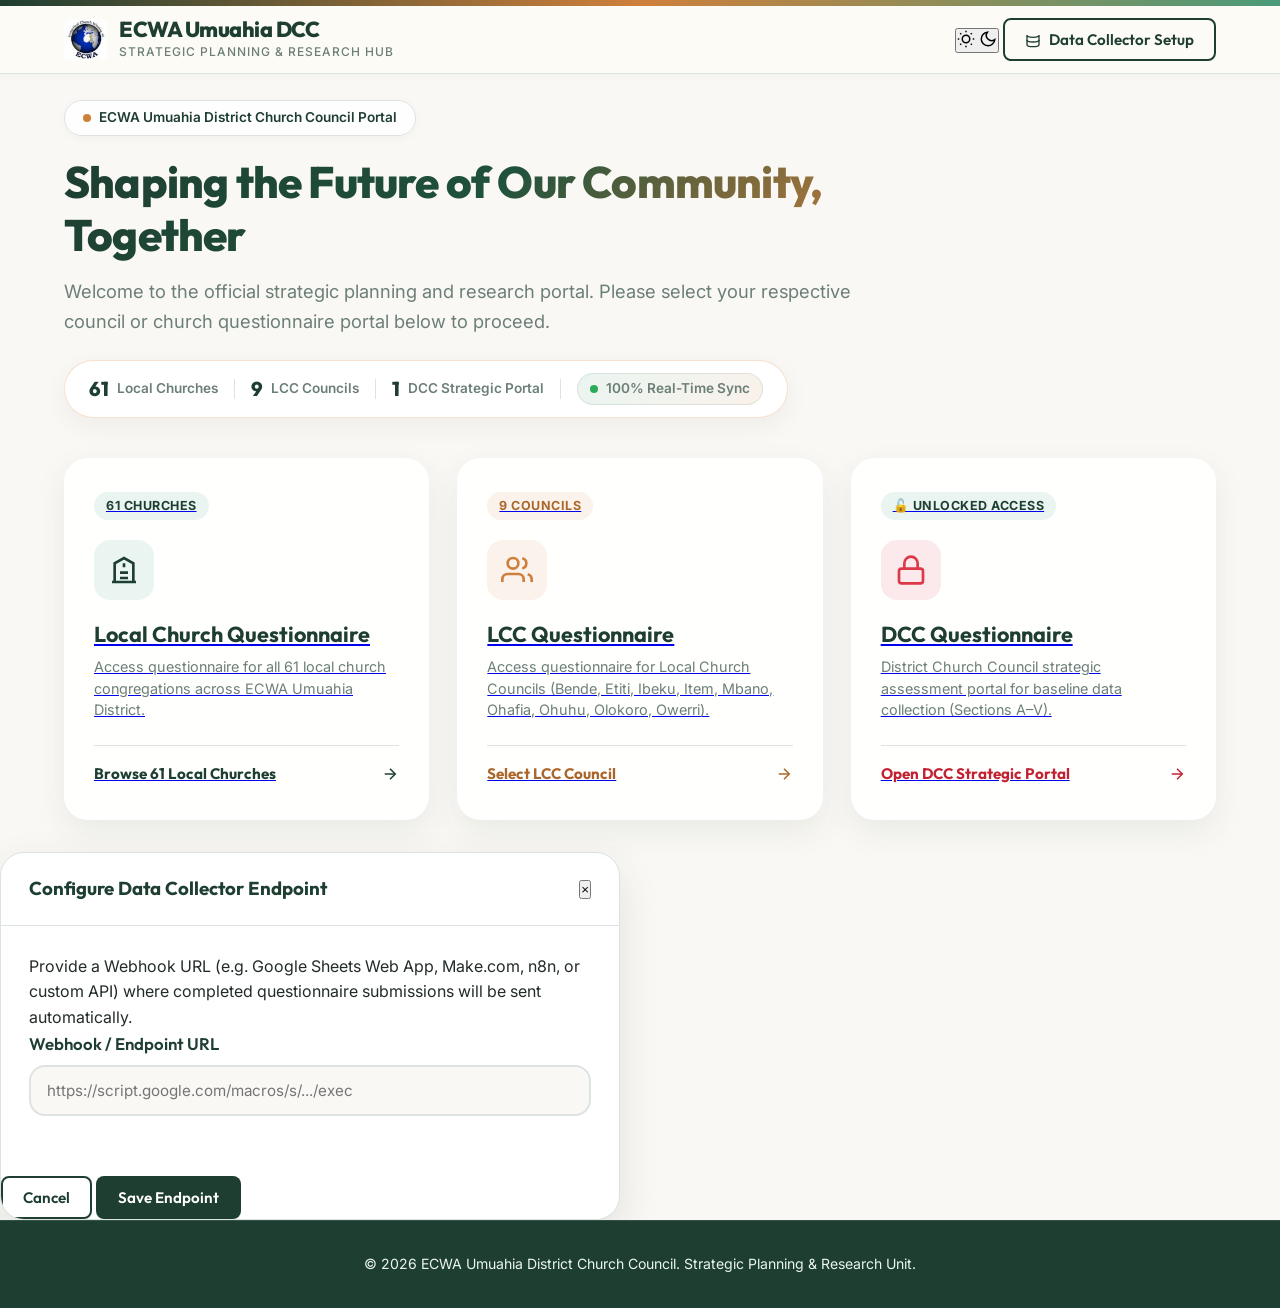
==== commit 0f3dacc2: "Update LCC questionnaire portal: add free step navigation, clickable step indicators, and complete 1" ====
--- a/index.html
+++ b/index.html
@@ -5,8 +5,8 @@
     <meta charset="UTF-8">
     <meta name="viewport" content="width=device-width, initial-scale=1.0">
     <meta name="description"
-        content="FaithForward Strategic Planning Questionnaire Responses. Share your feedback to help shape the future of our church community.">
-    <title>Ecwa Umuahia DCC - Church Feedback Hub</title>
+        content="ECWA Umuahia District Church Council - Strategic Planning & Research Hub. Select your questionnaire portal.">
+    <title>ECWA Umuahia DCC - Strategic Feedback Hub</title>
 
     <!-- Google Fonts -->
     <link rel="preconnect" href="https://fonts.googleapis.com">
@@ -20,13 +20,13 @@
 </head>
 
 <body>
-    <!-- Top Decorative Line -->
+    <!-- Top Accent Line -->
     <div class="top-accent-bar"></div>
 
     <!-- Navigation Header -->
     <header class="app-header">
         <div class="header-container">
-            <a href="#" id="brand-logo" class="brand-logo" aria-label="Go to Home Page">
+            <a href="index.html" class="brand-logo" aria-label="Go to Home Page">
                 <img src="assets/church Logo.jpeg" alt="ECWA Umuahia DCC Logo" class="brand-logo-img">
                 <div class="brand-text">
                     <span class="brand-title">ECWA Umuahia DCC</span>
@@ -34,7 +34,15 @@
                 </div>
             </a>
             <div class="header-actions">
-                <button id="nav-backend-btn" class="btn btn-outline" aria-label="Backend Collector Setup">
+                <button id="theme-toggle-btn" class="theme-toggle-btn" aria-label="Toggle Theme">
+                    <svg class="sun-icon" viewBox="0 0 24 24" width="18" height="18" fill="none" stroke="currentColor" stroke-width="2">
+                        <circle cx="12" cy="12" r="5"/><line x1="12" y1="1" x2="12" y2="3"/><line x1="12" y1="21" x2="12" y2="23"/><line x1="4.22" y1="4.22" x2="5.64" y2="5.64"/><line x1="18.36" y1="18.36" x2="19.78" y2="19.78"/><line x1="1" y1="12" x2="3" y2="12"/><line x1="21" y1="12" x2="23" y2="12"/><line x1="4.22" y1="19.78" x2="5.64" y2="18.36"/><line x1="18.36" y1="5.64" x2="19.78" y2="4.22"/>
+                    </svg>
+                    <svg class="moon-icon" viewBox="0 0 24 24" width="18" height="18" fill="none" stroke="currentColor" stroke-width="2">
+                        <path d="M21 12.79A9 9 0 1 1 11.21 3 7 7 0 0 0 21 12.79z"/>
+                    </svg>
+                </button>
+                <button id="endpoint-settings-btn" class="btn btn-outline" aria-label="Backend Collector Setup">
                     <svg viewBox="0 0 24 24" width="16" height="16" fill="none" stroke="currentColor" stroke-width="2">
                         <path d="M21 12c0 1.66-4 3-9 3s-9-1.34-9-3" />
                         <path d="M3 5c0 1.66 4 3 9 3s9-1.34 9-3" />
@@ -42,65 +50,24 @@
                     </svg>
                     Data Collector Setup
                 </button>
-                <button id="nav-directory-btn" class="btn btn-primary" aria-label="View Directory">
-                    <svg viewBox="0 0 24 24" width="16" height="16" fill="none" stroke="currentColor" stroke-width="2">
-                        <rect x="3" y="3" width="7" height="9" rx="1" />
-                        <rect x="14" y="3" width="7" height="5" rx="1" />
-                        <rect x="14" y="12" width="7" height="9" rx="1" />
-                        <rect x="3" y="16" width="7" height="5" rx="1" />
-                    </svg>
-                    Church Directory
-                </button>
             </div>
         </div>
     </header>
 
-    <!-- Main Content Area -->
+    <!-- Main Hero Landing Container -->
     <main class="main-content">
-
-        <!-- ================= PAGE 1: WELCOMING HOME PAGE ================= -->
-        <section id="home-view" class="view active">
-            <!-- Unfinished Draft Resume Banner Card (hidden by default) -->
-            <div id="hero-resume-card" class="hero-resume-card" style="display: none;">
-                <div class="resume-card-content">
-                    <div class="resume-card-icon">
-                        <svg viewBox="0 0 24 24" width="24" height="24" fill="none" stroke="currentColor" stroke-width="2">
-                            <path d="M19 21H5a2 2 0 0 1-2-2V5a2 2 0 0 1 2-2h11l5 5v14a2 2 0 0 1-2 2z" />
-                            <polyline points="17 21 17 13 7 13 7 21" />
-                            <polyline points="7 3 7 8 15 8" />
-                        </svg>
-                    </div>
-                    <div class="resume-card-text">
-                        <h4>Unfinished Questionnaire Progress Found</h4>
-                        <p>You have saved progress for <strong id="resume-church-name">--</strong> (Step <span id="resume-step-num">1</span>) saved at <span id="resume-timestamp">--</span>.</p>
-                    </div>
-                </div>
-                <div class="resume-card-actions">
-                    <button type="button" id="hero-resume-btn" class="btn btn-primary">
-                        Resume Questionnaire
-                        <svg viewBox="0 0 24 24" width="16" height="16" fill="none" stroke="currentColor" stroke-width="2">
-                            <line x1="5" y1="12" x2="19" y2="12" />
-                            <polyline points="12 5 19 12 12 19" />
-                        </svg>
-                    </button>
-                    <button type="button" id="hero-discard-draft-btn" class="btn btn-text text-danger">
-                        Discard Draft
-                    </button>
-                </div>
-            </div>
-
-            <!-- Hero Banner & Welcome Section -->
-            <div class="hero-header-block" style="text-align: center; margin-bottom: 32px;">
-                <div class="hero-pill-badge" style="margin: 0 auto 16px;">
+        <section class="hero-standalone-section">
+            <div class="hero-header-block">
+                <div class="hero-pill-badge">
                     <span class="pulse-dot"></span>
                     <span>ECWA Umuahia District Church Council Portal</span>
                 </div>
                 <h1 class="hero-animated-title">Shaping the Future of Our Community, Together</h1>
-                <p class="hero-animated-subtitle" style="max-width: 750px; margin: 0 auto 20px;">
-                    Welcome to the official strategic planning and research portal. Select a questionnaire portal below to guide district-wide leadership decision-making.
+                <p class="hero-animated-subtitle">
+                    Welcome to the official strategic planning and research portal. Please select your respective council or church questionnaire portal below to proceed.
                 </p>
 
-                <!-- Live Stats Bar -->
+                <!-- Live Stats Ribbon -->
                 <div class="hero-stats-ribbon">
                     <div class="stat-pill">
                         <span class="stat-num">61</span>
@@ -125,9 +92,9 @@
             </div>
 
             <!-- 3 Primary Action Cards Grid -->
-            <div class="hero-action-grid" style="margin-bottom: 40px;">
-                <!-- Card 1: Local Church -->
-                <div id="btn-hero-local-church" class="hero-action-card card-local-church">
+            <div class="hero-action-grid">
+                <!-- Button 1: Local Church Questionnaire -->
+                <a href="lc.html" class="hero-action-card card-local-church">
                     <div class="card-badge">61 Churches</div>
                     <div class="card-icon-wrapper icon-emerald">
                         <svg viewBox="0 0 24 24" width="32" height="32" fill="none" stroke="currentColor" stroke-width="2">
@@ -136,18 +103,18 @@
                     </div>
                     <div class="card-content">
                         <h3 class="card-title">Local Church Questionnaire</h3>
-                        <p class="card-desc">Access questionnaire for all 61 local church congregations across the district.</p>
+                        <p class="card-desc">Access questionnaire for all 61 local church congregations across ECWA Umuahia District.</p>
                     </div>
                     <div class="card-footer-action">
-                        <span>Browse 61 Churches</span>
+                        <span>Browse 61 Local Churches</span>
                         <svg class="arrow-icon" viewBox="0 0 24 24" width="18" height="18" fill="none" stroke="currentColor" stroke-width="2">
                             <line x1="5" y1="12" x2="19" y2="12"/><polyline points="12 5 19 12 12 19"/>
                         </svg>
                     </div>
-                </div>
+                </a>
 
-                <!-- Card 2: LCC Questionnaire -->
-                <div id="btn-hero-lcc" class="hero-action-card card-lcc">
+                <!-- Button 2: LCC Questionnaire -->
+                <a href="lcc.html" class="hero-action-card card-lcc">
                     <div class="card-badge badge-amber">9 Councils</div>
                     <div class="card-icon-wrapper icon-amber">
                         <svg viewBox="0 0 24 24" width="32" height="32" fill="none" stroke="currentColor" stroke-width="2">
@@ -167,11 +134,11 @@
                             <line x1="5" y1="12" x2="19" y2="12"/><polyline points="12 5 19 12 12 19"/>
                         </svg>
                     </div>
-                </div>
+                </a>
 
-                <!-- Card 3: DCC Questionnaire (Unlocked Access for Now) -->
-                <div id="btn-hero-dcc" class="hero-action-card card-dcc">
-                    <div class="card-badge badge-unlocked" style="background-color: #dcfce7; color: #15803d; border: 1px solid #86efac;">🔓 Unlocked Access</div>
+                <!-- Button 3: DCC Questionnaire -->
+                <a href="dcc.html" class="hero-action-card card-dcc">
+                    <div class="card-badge badge-unlocked">🔓 Unlocked Access</div>
                     <div class="card-icon-wrapper icon-rose">
                         <svg viewBox="0 0 24 24" width="32" height="32" fill="none" stroke="currentColor" stroke-width="2">
                             <rect x="3" y="11" width="18" height="11" rx="2" ry="2"/>
@@ -179,1855 +146,50 @@
                         </svg>
                     </div>
                     <div class="card-content">
-                        <h3 class="card-title">DCC Questionnaire <span class="sub-tag" style="color: #16a34a;">(Unlocked for Now)</span></h3>
-                        <p class="card-desc">District Church Council executive level assessment portal (Unlocked for preview & testing).</p>
+                        <h3 class="card-title">DCC Questionnaire</h3>
+                        <p class="card-desc">District Church Council strategic assessment portal for baseline data collection (Sections A–V).</p>
                     </div>
-                    <div class="card-footer-action" style="color: #15803d;">
+                    <div class="card-footer-action">
                         <span>Open DCC Strategic Portal</span>
                         <svg class="arrow-icon" viewBox="0 0 24 24" width="18" height="18" fill="none" stroke="currentColor" stroke-width="2">
                             <line x1="5" y1="12" x2="19" y2="12"/><polyline points="12 5 19 12 12 19"/>
                         </svg>
                     </div>
-                </div>
-            </div>
-
-            <!-- Directory Section -->
-            <div id="directory-section" class="directory-section">
-                <div class="section-header">
-                    <div class="title-area">
-                        <h2>Select Your Local Church Congregation</h2>
-                        <p><span id="church-count-badge" class="count-badge">61 Churches</span> Select your church from
-                            ECWA Umuahia District Church Council below.</p>
-                    </div>
-                    <div class="search-box">
-                        <svg class="search-icon" viewBox="0 0 24 24" fill="none" stroke="currentColor" stroke-width="2">
-                            <circle cx="11" cy="11" r="8" />
-                            <line x1="21" y1="21" x2="16.65" y2="16.65" />
-                        </svg>
-                        <input type="text" id="church-search"
-                            placeholder="Search by church name (e.g. Afara, Arochukwu, World Bank) or number..."
-                            aria-label="Search congregations">
-                        <button id="search-clear-btn" class="search-clear" style="display: none;"
-                            aria-label="Clear search">&times;</button>
-                    </div>
-                </div>
-
-                <!-- Directory Grid (50 buttons generated dynamically) -->
-                <div id="directory-grid" class="directory-grid" aria-label="Church list">
-                    <!-- JavaScript will inject 50 buttons here -->
-                </div>
-
-                <!-- No Results State -->
-                <div id="no-results-state" class="no-results-card" style="display: none;">
-                    <svg viewBox="0 0 24 24" width="48" height="48" fill="none" stroke="currentColor"
-                        stroke-dasharray="4" stroke-width="1.5">
-                        <circle cx="12" cy="12" r="10" />
-                        <line x1="8" y1="12" x2="16" y2="12" />
-                    </svg>
-                    <h3>No congregations match your search</h3>
-                    <p>Double check the spelling or try searching for a different number.</p>
-                    <button id="search-reset-btn" class="btn btn-outline">Reset Search</button>
-                </div>
-            </div>
-        </section>
-
-        <!-- ================= PAGE 2: THE GOOGLE-FORM-STYLE SURVEY ================= -->
-        <section id="survey-view" class="view">
-            <!-- Survey Card -->
-            <div class="survey-container">
-
-                <!-- Survey Header -->
-                <div class="survey-header">
-                    <div class="survey-title-block">
-                        <span id="selected-church-badge" class="church-badge">Church ID: --</span>
-                        <h2 id="survey-main-title">Local Church Information & Questionnaire</h2>
-                        <p class="survey-desc">Please complete the official church questionnaire sections below. Data
-                            collected
-                            directly guides ECWA Strategic Planning.</p>
-                    </div>
-                    <button type="button" id="exit-survey-btn" class="btn btn-text text-danger">
-                        <svg viewBox="0 0 24 24" width="16" height="16" fill="none" stroke="currentColor"
-                            stroke-width="2">
-                            <line x1="18" y1="6" x2="6" y2="18" />
-                            <line x1="6" y1="6" x2="18" y2="18" />
-                        </svg>
-                        Cancel Questionnaire
-                    </button>
-                </div>
-
-                <!-- Saved Draft Restored Banner (hidden by default) -->
-                <div id="survey-draft-banner" class="survey-draft-banner" style="display: none;">
-                    <div class="draft-banner-info">
-                        <svg viewBox="0 0 24 24" width="20" height="20" fill="none" stroke="currentColor" stroke-width="2">
-                            <circle cx="12" cy="12" r="10" />
-                            <polyline points="12 6 12 12 16 14" />
-                        </svg>
-                        <span><strong>Draft Restored:</strong> Continuing from your saved progress (<span id="survey-draft-time">--</span>).</span>
-                    </div>
-                    <button type="button" id="survey-clear-draft-btn" class="btn btn-text text-danger btn-sm">
-                        Clear Draft &amp; Start Over
-                    </button>
-                </div>
-
-                <!-- Progress Tracker -->
-                <div class="stepper-progress-container">
-                    <div class="progress-bar-track">
-                        <div id="survey-progress-fill" class="progress-bar-fill" style="width: 0%;"></div>
-                    </div>
-                    <div class="stepper-steps">
-                        <div class="step-indicator active" data-step="1">
-                            <span class="step-num">1</span>
-                            <span class="step-label">General Info</span>
-                        </div>
-                        <div class="step-indicator" data-step="2">
-                            <span class="step-num">2</span>
-                            <span class="step-label">History</span>
-                        </div>
-                        <div class="step-indicator" data-step="3">
-                            <span class="step-num">3</span>
-                            <span class="step-label">Pastors</span>
-                        </div>
-                        <div class="step-indicator" data-step="4">
-                            <span class="step-num">4</span>
-                            <span class="step-label">Membership</span>
-                        </div>
-                        <div class="step-indicator" data-step="5">
-                            <span class="step-num">5</span>
-                            <span class="step-label">Leadership</span>
-                        </div>
-                        <div class="step-indicator" data-step="6">
-                            <span class="step-num">6</span>
-                            <span class="step-label">Ministries</span>
-                        </div>
-                        <div class="step-indicator" data-step="7">
-                            <span class="step-num">7</span>
-                            <span class="step-label">Evangelism</span>
-                        </div>
-                        <div class="step-indicator" data-step="8">
-                            <span class="step-num">8</span>
-                            <span class="step-label">Properties</span>
-                        </div>
-                        <div class="step-indicator" data-step="9">
-                            <span class="step-num">9</span>
-                            <span class="step-label">Finance</span>
-                        </div>
-                        <div class="step-indicator" data-step="10">
-                            <span class="step-num">10</span>
-                            <span class="step-label">Community</span>
-                        </div>
-                        <div class="step-indicator" data-step="11">
-                            <span class="step-num">11</span>
-                            <span class="step-label">SWOT / Vision</span>
-                        </div>
-                    </div>
-                </div>
-
-                <!-- Form Wizard -->
-                <form id="survey-form" novalidate>
-                    <!-- Invisible field to hold selected church identifier -->
-                    <input type="hidden" id="form-church-id" name="church_id">
-
-                    <!-- ================= STEP 1: SECTION A - GENERAL INFORMATION ================= -->
-                    <div class="form-step active" data-step="1">
-                        <div class="step-header-card">
-                            <h3>SECTION A: General Information</h3>
-                            <p>Provide baseline registration and location details for this local church or prayer house.
-                            </p>
-                        </div>
-
-                        <div class="form-group required">
-                            <label class="form-label" for="q-founded-year">1. What year was the local church/prayer
-                                house founded?</label>
-                            <input type="text" id="q-founded-year" name="q_founded_year" class="form-input"
-                                placeholder="e.g. 1985" required>
-                            <span class="error-message">This field is required.</span>
-                        </div>
-
-                        <div class="form-group required">
-                            <label class="form-label" for="q-constituted-year">2. In what year was the LC
-                                recognized/constituted as a local church?</label>
-                            <input type="text" id="q-constituted-year" name="q_constituted_year" class="form-input"
-                                placeholder="e.g. 1992" required>
-                            <span class="error-message">This field is required.</span>
-                        </div>
-
-                        <div class="form-group required">
-                            <label class="form-label" for="q-dcc-council">3. Local church council does it belong
-                                to?</label>
-                            <input type="text" id="q-dcc-council" name="q_dcc_council" class="form-input"
-                                value="ECWA Umuahia District Church Council" required>
-                            <span class="error-message">This field is required.</span>
-                        </div>
-
-                        <div class="form-group required">
-                            <label class="form-label" for="q-mother-church">4. Name of the mother church of the
-                                LC?</label>
-                            <input type="text" id="q-mother-church" name="q_mother_church" class="form-input"
-                                placeholder="Enter mother church name" required>
-                            <span class="error-message">This field is required.</span>
-                        </div>
-
-                        <div class="form-group required">
-                            <label class="form-label" for="q-full-address">5. Church's full address?</label>
-                            <textarea id="q-full-address" name="q_full_address"
-                                placeholder="Enter street, landmark, and area details..." rows="3" required></textarea>
-                            <span class="error-message">This field is required.</span>
-                        </div>
-
-                        <div class="form-group required">
-                            <label class="form-label" for="q-community-lga">6. In what community and local government is
-                                the local church situated?</label>
-                            <input type="text" id="q-community-lga" name="q_community_lga" class="form-input"
-                                placeholder="e.g. Umuahia North LGA, Afara Community" required>
-                            <span class="error-message">This field is required.</span>
-                        </div>
-
-                        <div class="form-group required">
-                            <label class="form-label">7. In what state is the LC/PH situated?</label>
-                            <div class="radio-group-vertical">
-                                <label class="radio-container">
-                                    <input type="radio" name="q_state" value="Abia" required>
-                                    <span class="radio-checkmark"></span>
-                                    <span class="radio-label">A. Abia State</span>
-                                </label>
-                                <label class="radio-container">
-                                    <input type="radio" name="q_state" value="Imo">
-                                    <span class="radio-checkmark"></span>
-                                    <span class="radio-label">B. Imo State</span>
-                                </label>
-                            </div>
-                            <span class="error-message">Please select a state.</span>
-                        </div>
-
-                        <div class="form-group required">
-                            <label class="form-label" for="q-current-pastor-a">8. Who is the current resident pastor of
-                                the LC?</label>
-                            <input type="text" id="q-current-pastor-a" name="q_current_pastor" class="form-input"
-                                placeholder="Enter Pastor's Full Name" required>
-                            <span class="error-message">This field is required.</span>
-                        </div>
-
-                        <div class="form-group required">
-                            <label class="form-label">9. What are the official contact details?</label>
-                            <div class="form-row">
-                                <div>
-                                    <label class="question-hint" for="q-contact-phone">a. Phone number</label>
-                                    <input type="tel" id="q-contact-phone" name="q_contact_phone" class="form-input"
-                                        placeholder="+234..." required>
-                                </div>
-                                <div>
-                                    <label class="question-hint" for="q-contact-email">b. Email address</label>
-                                    <input type="email" id="q-contact-email" name="q_contact_email" class="form-input"
-                                        placeholder="church@ecwa.org">
-                                </div>
-                                <div>
-                                    <label class="question-hint" for="q-contact-social">c. Social media
-                                        handle(s)</label>
-                                    <input type="text" id="q-contact-social" name="q_contact_social" class="form-input"
-                                        placeholder="@ECWALocalChurch">
-                                </div>
-                            </div>
-                            <span class="error-message">Please fill in contact details.</span>
-                        </div>
-                    </div>
-
-                    <!-- ================= STEP 2: SECTION B - CHURCH HISTORY ================= -->
-                    <div class="form-step" data-step="2">
-                        <div class="step-header-card">
-                            <h3>SECTION B: Church History</h3>
-                            <p>Document the origin, pioneer leaders, historical journey, and key milestones of the
-                                church.</p>
-                        </div>
-
-                        <div class="form-group required">
-                            <label class="form-label" for="q-pioneer-members">1. Who is/are the founding/pioneer
-                                member(s) of the LC?</label>
-                            <textarea id="q-pioneer-members" name="q_pioneer_members"
-                                placeholder="List founding members..." rows="3" required></textarea>
-                            <span class="error-message">This field is required.</span>
-                        </div>
-
-                        <div class="form-group required">
-                            <label class="form-label" for="q-pioneer-pastor">2. Who served as the pioneer
-                                pastor?</label>
-                            <input type="text" id="q-pioneer-pastor" name="q_pioneer_pastor" class="form-input"
-                                placeholder="Name of pioneer pastor" required>
-                            <span class="error-message">This field is required.</span>
-                        </div>
-
-                        <div class="form-group required">
-                            <label class="form-label" for="q-pioneer-board">3. Who served as the pioneer board of the
-                                LC?</label>
-                            <textarea id="q-pioneer-board" name="q_pioneer_board"
-                                placeholder="List pioneer board members..." rows="3" required></textarea>
-                            <span class="error-message">This field is required.</span>
-                        </div>
-
-                        <div class="form-group required">
-                            <label class="form-label" for="q-church-history">4. Briefly describe the history of the
-                                church?</label>
-                            <textarea id="q-church-history" name="q_church_history"
-                                placeholder="Write a detailed account of the church history..." rows="7"
-                                required></textarea>
-                            <div class="textarea-footer">
-                                <span class="character-count"><span id="history-char-count">0</span> / 3000
-                                    characters</span>
-                            </div>
-                            <span class="error-message">This field is required.</span>
-                        </div>
-
-                        <div class="form-group required">
-                            <label class="form-label" for="q-major-milestones">5. What major milestone has the church
-                                reached/attain?</label>
-                            <textarea id="q-major-milestones" name="q_major_milestones"
-                                placeholder="e.g. Building dedication, outreach expansion, branch planting..." rows="4"
-                                required></textarea>
-                            <span class="error-message">This field is required.</span>
-                        </div>
-
-                        <div class="form-group required">
-                            <label class="form-label" for="q-history-lessons">6. What lessons from its history should
-                                guide future ministry?</label>
-                            <textarea id="q-history-lessons" name="q_history_lessons"
-                                placeholder="Key spiritual and administrative lessons..." rows="4" required></textarea>
-                            <span class="error-message">This field is required.</span>
-                        </div>
-                    </div>
-
-                    <!-- ================= STEP 3: SECTION C - PASTORAL HISTORY ================= -->
-                    <div class="form-step" data-step="3">
-                        <div class="step-header-card">
-                            <h3>SECTION C: Pastoral History</h3>
-                            <p>Record the record of past resident pastors and key ministry developments during their
-                                tenure.</p>
-                        </div>
-
-                        <div class="form-group">
-                            <label class="form-label">Pastoral History Data Table</label>
-                            <p class="question-hint">Enter pastors who have served at this local church, their service
-                                years, and major contributions.</p>
-
-                            <div class="form-table-wrapper">
-                                <table class="data-table" id="pastoral-table">
-                                    <thead>
-                                        <tr>
-                                            <th>Pastor Name</th>
-                                            <th>Years Served (e.g. 2015-2020)</th>
-                                            <th>Major Contributions</th>
-                                        </tr>
-                                    </thead>
-                                    <tbody>
-                                        <tr>
-                                            <td><input type="text" name="q_pastor1_name" class="data-table-input"
-                                                    placeholder="Pastor Name 1"></td>
-                                            <td><input type="text" name="q_pastor1_years" class="data-table-input"
-                                                    placeholder="Years"></td>
-                                            <td><input type="text" name="q_pastor1_contrib" class="data-table-input"
-                                                    placeholder="Key contributions"></td>
-                                        </tr>
-                                        <tr>
-                                            <td><input type="text" name="q_pastor2_name" class="data-table-input"
-                                                    placeholder="Pastor Name 2"></td>
-                                            <td><input type="text" name="q_pastor2_years" class="data-table-input"
-                                                    placeholder="Years"></td>
-                                            <td><input type="text" name="q_pastor2_contrib" class="data-table-input"
-                                                    placeholder="Key contributions"></td>
-                                        </tr>
-                                        <tr>
-                                            <td><input type="text" name="q_pastor3_name" class="data-table-input"
-                                                    placeholder="Pastor Name 3"></td>
-                                            <td><input type="text" name="q_pastor3_years" class="data-table-input"
-                                                    placeholder="Years"></td>
-                                            <td><input type="text" name="q_pastor3_contrib" class="data-table-input"
-                                                    placeholder="Key contributions"></td>
-                                        </tr>
-                                        <tr>
-                                            <td><input type="text" name="q_pastor4_name" class="data-table-input"
-                                                    placeholder="Pastor Name 4"></td>
-                                            <td><input type="text" name="q_pastor4_years" class="data-table-input"
-                                                    placeholder="Years"></td>
-                                            <td><input type="text" name="q_pastor4_contrib" class="data-table-input"
-                                                    placeholder="Key contributions"></td>
-                                        </tr>
-                                    </tbody>
-                                </table>
-                            </div>
-                        </div>
-
-                        <div class="form-group required">
-                            <label class="form-label" for="q-notable-developments">1. Are there notable ministry
-                                developments during specific service years?</label>
-                            <textarea id="q-notable-developments" name="q_notable_developments"
-                                placeholder="Describe specific projects or developments during past pastorates..."
-                                rows="4" required></textarea>
-                            <span class="error-message">This field is required.</span>
-                        </div>
-
-                        <div class="form-group required">
-                            <label class="form-label" for="q-resident-pastor-c">2. Who is the current resident pastor of
-                                the church?</label>
-                            <input type="text" id="q-resident-pastor-c" name="q_resident_pastor_c" class="form-input"
-                                placeholder="Enter Pastor's Full Name" required>
-                            <span class="error-message">This field is required.</span>
-                        </div>
-                    </div>
-
-                    <!-- ================= STEP 4: SECTION D - MEMBERSHIP PROFILE ================= -->
-                    <div class="form-step" data-step="4">
-                        <div class="step-header-card">
-                            <h3>SECTION D: Membership Profile</h3>
-                            <p>Provide demographic membership figures and attendance trends.</p>
-                        </div>
-
-                        <div class="form-group">
-                            <label class="form-label">Membership Breakdown Table</label>
-                            <p class="question-hint">Enter numerical count figures across membership categories.</p>
-
-                            <div class="form-table-wrapper">
-                                <table class="data-table" id="membership-table">
-                                    <thead>
-                                        <tr>
-                                            <th>Category</th>
-                                            <th>Baptized</th>
-                                            <th>Unbaptized</th>
-                                            <th>Workers</th>
-                                            <th>Retirees</th>
-                                            <th>Businessmen</th>
-                                            <th>Farmers</th>
-                                            <th>Unemployed</th>
-                                            <th>Students</th>
-                                            <th>Widows/Widowers</th>
-                                            <th>Total</th>
-                                        </tr>
-                                    </thead>
-                                    <tbody>
-                                        <tr>
-                                            <td><strong>Men</strong></td>
-                                            <td><input type="number" name="q_mem_men_baptized" class="data-table-input"
-                                                    min="0"></td>
-                                            <td><input type="number" name="q_mem_men_unbaptized"
-                                                    class="data-table-input" min="0"></td>
-                                            <td><input type="number" name="q_mem_men_workers" class="data-table-input"
-                                                    min="0"></td>
-                                            <td><input type="number" name="q_mem_men_retirees" class="data-table-input"
-                                                    min="0"></td>
-                                            <td><input type="number" name="q_mem_men_business" class="data-table-input"
-                                                    min="0"></td>
-                                            <td><input type="number" name="q_mem_men_farmers" class="data-table-input"
-                                                    min="0"></td>
-                                            <td><input type="number" name="q_mem_men_unemployed"
-                                                    class="data-table-input" min="0"></td>
-                                            <td><input type="number" name="q_mem_men_students" class="data-table-input"
-                                                    min="0"></td>
-                                            <td><input type="number" name="q_mem_men_widowers" class="data-table-input"
-                                                    min="0"></td>
-                                            <td><input type="number" name="q_mem_men_total" class="data-table-input"
-                                                    min="0"></td>
-                                        </tr>
-                                        <tr>
-                                            <td><strong>Women</strong></td>
-                                            <td><input type="number" name="q_mem_women_baptized"
-                                                    class="data-table-input" min="0"></td>
-                                            <td><input type="number" name="q_mem_women_unbaptized"
-                                                    class="data-table-input" min="0"></td>
-                                            <td><input type="number" name="q_mem_women_workers" class="data-table-input"
-                                                    min="0"></td>
-                                            <td><input type="number" name="q_mem_women_retirees"
-                                                    class="data-table-input" min="0"></td>
-                                            <td><input type="number" name="q_mem_women_business"
-                                                    class="data-table-input" min="0"></td>
-                                            <td><input type="number" name="q_mem_women_farmers" class="data-table-input"
-                                                    min="0"></td>
-                                            <td><input type="number" name="q_mem_women_unemployed"
-                                                    class="data-table-input" min="0"></td>
-                                            <td><input type="number" name="q_mem_women_students"
-                                                    class="data-table-input" min="0"></td>
-                                            <td><input type="number" name="q_mem_women_widows" class="data-table-input"
-                                                    min="0"></td>
-                                            <td><input type="number" name="q_mem_women_total" class="data-table-input"
-                                                    min="0"></td>
-                                        </tr>
-                                        <tr>
-                                            <td><strong>Youths</strong></td>
-                                            <td><input type="number" name="q_mem_youth_baptized"
-                                                    class="data-table-input" min="0"></td>
-                                            <td><input type="number" name="q_mem_youth_unbaptized"
-                                                    class="data-table-input" min="0"></td>
-                                            <td><input type="number" name="q_mem_youth_workers" class="data-table-input"
-                                                    min="0"></td>
-                                            <td><input type="number" name="q_mem_youth_retirees"
-                                                    class="data-table-input" min="0"></td>
-                                            <td><input type="number" name="q_mem_youth_business"
-                                                    class="data-table-input" min="0"></td>
-                                            <td><input type="number" name="q_mem_youth_farmers" class="data-table-input"
-                                                    min="0"></td>
-                                            <td><input type="number" name="q_mem_youth_unemployed"
-                                                    class="data-table-input" min="0"></td>
-                                            <td><input type="number" name="q_mem_youth_students"
-                                                    class="data-table-input" min="0"></td>
-                                            <td><input type="number" name="q_mem_youth_widows" class="data-table-input"
-                                                    min="0"></td>
-                                            <td><input type="number" name="q_mem_youth_total" class="data-table-input"
-                                                    min="0"></td>
-                                        </tr>
-                                        <tr>
-                                            <td><strong>Children</strong></td>
-                                            <td><input type="number" name="q_mem_children_baptized"
-                                                    class="data-table-input" min="0"></td>
-                                            <td><input type="number" name="q_mem_children_unbaptized"
-                                                    class="data-table-input" min="0"></td>
-                                            <td><input type="number" name="q_mem_children_workers"
-                                                    class="data-table-input" min="0"></td>
-                                            <td><input type="number" name="q_mem_children_retirees"
-                                                    class="data-table-input" min="0"></td>
-                                            <td><input type="number" name="q_mem_children_business"
-                                                    class="data-table-input" min="0"></td>
-                                            <td><input type="number" name="q_mem_children_farmers"
-                                                    class="data-table-input" min="0"></td>
-                                            <td><input type="number" name="q_mem_children_unemployed"
-                                                    class="data-table-input" min="0"></td>
-                                            <td><input type="number" name="q_mem_children_students"
-                                                    class="data-table-input" min="0"></td>
-                                            <td><input type="number" name="q_mem_children_widows"
-                                                    class="data-table-input" min="0"></td>
-                                            <td><input type="number" name="q_mem_children_total"
-                                                    class="data-table-input" min="0"></td>
-                                        </tr>
-                                        <tr>
-                                            <td><strong>Total</strong></td>
-                                            <td><input type="number" name="q_mem_grand_baptized"
-                                                    class="data-table-input" min="0"></td>
-                                            <td><input type="number" name="q_mem_grand_unbaptized"
-                                                    class="data-table-input" min="0"></td>
-                                            <td><input type="number" name="q_mem_grand_workers" class="data-table-input"
-                                                    min="0"></td>
-                                            <td><input type="number" name="q_mem_grand_retirees"
-                                                    class="data-table-input" min="0"></td>
-                                            <td><input type="number" name="q_mem_grand_business"
-                                                    class="data-table-input" min="0"></td>
-                                            <td><input type="number" name="q_mem_grand_farmers" class="data-table-input"
-                                                    min="0"></td>
-                                            <td><input type="number" name="q_mem_grand_unemployed"
-                                                    class="data-table-input" min="0"></td>
-                                            <td><input type="number" name="q_mem_grand_students"
-                                                    class="data-table-input" min="0"></td>
-                                            <td><input type="number" name="q_mem_grand_widows" class="data-table-input"
-                                                    min="0"></td>
-                                            <td><input type="number" name="q_mem_grand_total" class="data-table-input"
-                                                    min="0"></td>
-                                        </tr>
-                                    </tbody>
-                                </table>
-                            </div>
-                        </div>
-
-                        <div class="form-group required">
-                            <label class="form-label" for="q-current-mem-home">1. What is the current church membership
-                                (Home)</label>
-                            <input type="text" id="q-current-mem-home" name="q_current_mem_home" class="form-input"
-                                placeholder="e.g. 350" required>
-                            <span class="error-message">This field is required.</span>
-                        </div>
-
-                        <div class="form-group required">
-                            <label class="form-label" for="q-total-mem-abroad">2. What is the current church membership
-                                (abroad)</label>
-                            <input type="text" id="q-total-mem-abroad" name="q_total_mem_abroad" class="form-input"
-                                placeholder="e.g. 100" required>
-                            <span class="error-message">This field is required.</span>
-                        </div>
-
-                        <div class="form-group required">
-                            <label class="form-label" for="q-baptized-last-year">3. How many are baptised members of the
-                                Church?</label>
-                            <input type="text" id="q-baptized-last-year" name="q_baptized_last_year" class="form-input"
-                                placeholder="e.g. 250" required>
-                            <span class="error-message">This field is required.</span>
-                        </div>
-
-                        <div class="form-group required">
-                            <label class="form-label" for="q-new-converts">4. How many new converts were recieved last
-                                year?</label>
-                            <input type="text" id="q-new-converts" name="q_new_converts" class="form-input"
-                                placeholder="e.g. 30" required>
-                            <span class="error-message">This field is required.</span>
-                        </div>
-
-                        <div class="form-group required">
-                            <label class="form-label">5. What are the attendance trends over the past three
-                                years?</label>
-                            <div class="radio-group-vertical">
-                                <label class="radio-container">
-                                    <input type="radio" name="q_attendance_trends" value="Increasing" required>
-                                    <span class="radio-checkmark"></span>
-                                    <span class="radio-label">A. Increasing</span>
-                                </label>
-                                <label class="radio-container">
-                                    <input type="radio" name="q_attendance_trends" value="Dwindling">
-                                    <span class="radio-checkmark"></span>
-                                    <span class="radio-label">B. Dwindling</span>
-                                </label>
-                            </div>
-                            <span class="error-message">Please select an attendance trend.</span>
-                        </div>
-                    </div>
-
-                    <!-- ================= STEP 5: SECTION E - CHURCH LEADERSHIP ================= -->
-                    <div class="form-step" data-step="5">
-                        <div class="step-header-card">
-                            <h3>SECTION E: Church Leadership</h3>
-                            <p>Document local church board members, fellowship leaders, vacant positions, and training
-                                needs.</p>
-                        </div>
-
-                        <div class="form-group required">
-                            <label class="form-label" for="q-board-members">1. What are the names of the current local
-                                Church board members?</label>
-                            <textarea id="q-board-members" name="q_board_members"
-                                placeholder="List names of church board members..." rows="4" required></textarea>
-                            <span class="error-message">This field is required.</span>
-                        </div>
-
-                        <div class="form-group required">
-                            <label class="form-label">2. The names of the fellowship group leaders?</label>
-                            <div class="form-row">
-                                <div>
-                                    <label class="question-hint" for="q-men-leader">a. Men's fellowship leader</label>
-                                    <input type="text" id="q-men-leader" name="q_men_leader" class="form-input"
-                                        placeholder="Full Name" required>
-                                </div>
-                                <div>
-                                    <label class="question-hint" for="q-women-leader">b. Women's fellowship
-                                        leader</label>
-                                    <input type="text" id="q-women-leader" name="q_women_leader" class="form-input"
-                                        placeholder="Full Name" required>
-                                </div>
-                                <div>
-                                    <label class="question-hint" for="q-youth-leader">c. Youth fellowship leader</label>
-                                    <input type="text" id="q-youth-leader" name="q_youth_leader" class="form-input"
-                                        placeholder="Full Name" required>
-                                </div>
-                            </div>
-                            <span class="error-message">Please provide leaders' names.</span>
-                        </div>
-
-                        <div class="form-group required">
-                            <label class="form-label">3. Does the church have all featured leadership positions
-                                filled?</label>
-                            <div class="radio-group-vertical">
-                                <label class="radio-container">
-                                    <input type="radio" name="q_positions_filled" value="Yes" required>
-                                    <span class="radio-checkmark"></span>
-                                    <span class="radio-label">A. Yes</span>
-                                </label>
-                                <label class="radio-container">
-                                    <input type="radio" name="q_positions_filled" value="No">
-                                    <span class="radio-checkmark"></span>
-                                    <span class="radio-label">B. No</span>
-                                </label>
-                            </div>
-                            <span class="error-message">Please select an option.</span>
-                        </div>
-
-                        <div class="form-group">
-                            <label class="form-label" for="q-vacant-positions">4. Which positions are vacant?</label>
-                            <textarea id="q-vacant-positions" name="q_vacant_positions"
-                                placeholder="List any vacant leadership roles or enter N/A..." rows="3"></textarea>
-                        </div>
-
-                        <div class="form-group required">
-                            <label class="form-label" for="q-leadership-training">5. What leadership training is
-                                needed?</label>
-                            <textarea id="q-leadership-training" name="q_leadership_training"
-                                placeholder="Describe key leadership training, seminars, or capacity building required..."
-                                rows="6" required></textarea>
-                            <div class="textarea-footer">
-                                <span class="character-count"><span id="training-char-count">0</span> / 3000
-                                    characters</span>
-                            </div>
-                            <span class="error-message">This field is required.</span>
-                        </div>
-                    </div>
-
-                    <!-- ================= STEP 6: SECTION F - MINISTRIES ================= -->
-                    <div class="form-step" data-step="6">
-                        <div class="step-header-card">
-                            <h3>SECTION F: Ministries</h3>
-                            <p>Indicate which ministries are currently active, which require revitalization, and
-                                highlight achievements.</p>
-                        </div>
-
-                        <div class="form-group required">
-                            <label class="form-label">1. Which agencies and areas of ministries are active?</label>
-                            <span class="question-hint">Please indicate for each ministry whether it is active and/or
-                                requires revitalization.</span>
-                            <div class="form-table-wrapper">
-                                <table class="data-table">
-                                    <thead>
-                                        <tr>
-                                            <th>Ministry</th>
-                                            <th style="text-align: center; width: 180px;">Is Active?</th>
-                                            <th style="text-align: center; width: 180px;">Needs Revitalization?</th>
-                                        </tr>
-                                    </thead>
-                                    <tbody>
-                                        <!-- Men Fellowship -->
-                                        <tr>
-                                            <td><strong>Men Fellowship</strong></td>
-                                            <td>
-                                                <div style="display: flex; gap: 16px; justify-content: center;">
-                                                    <label><input type="radio" name="q_ministry_active_men" value="Yes"
-                                                            required> Yes</label>
-                                                    <label><input type="radio" name="q_ministry_active_men" value="No">
-                                                        No</label>
-                                                </div>
-                                            </td>
-                                            <td>
-                                                <div style="display: flex; gap: 16px; justify-content: center;">
-                                                    <label><input type="radio" name="q_ministry_revitalize_men"
-                                                            value="Yes" required> Yes</label>
-                                                    <label><input type="radio" name="q_ministry_revitalize_men"
-                                                            value="No"> No</label>
-                                                </div>
-                                            </td>
-                                        </tr>
-                                        <!-- Women Fellowship -->
-                                        <tr>
-                                            <td><strong>Women Fellowship</strong></td>
-                                            <td>
-                                                <div style="display: flex; gap: 16px; justify-content: center;">
-                                                    <label><input type="radio" name="q_ministry_active_women"
-                                                            value="Yes" required> Yes</label>
-                                                    <label><input type="radio" name="q_ministry_active_women"
-                                                            value="No"> No</label>
-                                                </div>
-                                            </td>
-                                            <td>
-                                                <div style="display: flex; gap: 16px; justify-content: center;">
-                                                    <label><input type="radio" name="q_ministry_revitalize_women"
-                                                            value="Yes" required> Yes</label>
-                                                    <label><input type="radio" name="q_ministry_revitalize_women"
-                                                            value="No"> No</label>
-                                                </div>
-                                            </td>
-                                        </tr>
-                                        <!-- Youth Fellowship -->
-                                        <tr>
-                                            <td><strong>Youth Fellowship</strong></td>
-                                            <td>
-                                                <div style="display: flex; gap: 16px; justify-content: center;">
-                                                    <label><input type="radio" name="q_ministry_active_youth"
-                                                            value="Yes" required> Yes</label>
-                                                    <label><input type="radio" name="q_ministry_active_youth"
-                                                            value="No"> No</label>
-                                                </div>
-                                            </td>
-                                            <td>
-                                                <div style="display: flex; gap: 16px; justify-content: center;">
-                                                    <label><input type="radio" name="q_ministry_revitalize_youth"
-                                                            value="Yes" required> Yes</label>
-                                                    <label><input type="radio" name="q_ministry_revitalize_youth"
-                                                            value="No"> No</label>
-                                                </div>
-                                            </td>
-                                        </tr>
-                                        <!-- Teenagers Ministry -->
-                                        <tr>
-                                            <td><strong>Teenagers Ministry</strong></td>
-                                            <td>
-                                                <div style="display: flex; gap: 16px; justify-content: center;">
-                                                    <label><input type="radio" name="q_ministry_active_teenagers"
-                                                            value="Yes" required> Yes</label>
-                                                    <label><input type="radio" name="q_ministry_active_teenagers"
-                                                            value="No"> No</label>
-                                                </div>
-                                            </td>
-                                            <td>
-                                                <div style="display: flex; gap: 16px; justify-content: center;">
-                                                    <label><input type="radio" name="q_ministry_revitalize_teenagers"
-                                                            value="Yes" required> Yes</label>
-                                                    <label><input type="radio" name="q_ministry_revitalize_teenagers"
-                                                            value="No"> No</label>
-                                                </div>
-                                            </td>
-                                        </tr>
-                                        <!-- Children's ministry -->
-                                        <tr>
-                                            <td><strong>Children's Ministry</strong></td>
-                                            <td>
-                                                <div style="display: flex; gap: 16px; justify-content: center;">
-                                                    <label><input type="radio" name="q_ministry_active_children"
-                                                            value="Yes" required> Yes</label>
-                                                    <label><input type="radio" name="q_ministry_active_children"
-                                                            value="No"> No</label>
-                                                </div>
-                                            </td>
-                                            <td>
-                                                <div style="display: flex; gap: 16px; justify-content: center;">
-                                                    <label><input type="radio" name="q_ministry_revitalize_children"
-                                                            value="Yes" required> Yes</label>
-                                                    <label><input type="radio" name="q_ministry_revitalize_children"
-                                                            value="No"> No</label>
-                                                </div>
-                                            </td>
-                                        </tr>
-                                        <!-- Sunday school -->
-                                        <tr>
-                                            <td><strong>Sunday School</strong></td>
-                                            <td>
-                                                <div style="display: flex; gap: 16px; justify-content: center;">
-                                                    <label><input type="radio" name="q_ministry_active_sundayschool"
-                                                            value="Yes" required> Yes</label>
-                                                    <label><input type="radio" name="q_ministry_active_sundayschool"
-                                                            value="No"> No</label>
-                                                </div>
-                                            </td>
-                                            <td>
-                                                <div style="display: flex; gap: 16px; justify-content: center;">
-                                                    <label><input type="radio" name="q_ministry_revitalize_sundayschool"
-                                                            value="Yes" required> Yes</label>
-                                                    <label><input type="radio" name="q_ministry_revitalize_sundayschool"
-                                                            value="No"> No</label>
-                                                </div>
-                                            </td>
-                                        </tr>
-                                        <!-- Evangelism -->
-                                        <tr>
-                                            <td><strong>Evangelism</strong></td>
-                                            <td>
-                                                <div style="display: flex; gap: 16px; justify-content: center;">
-                                                    <label><input type="radio" name="q_ministry_active_evangelism"
-                                                            value="Yes" required> Yes</label>
-                                                    <label><input type="radio" name="q_ministry_active_evangelism"
-                                                            value="No"> No</label>
-                                                </div>
-                                            </td>
-                                            <td>
-                                                <div style="display: flex; gap: 16px; justify-content: center;">
-                                                    <label><input type="radio" name="q_ministry_revitalize_evangelism"
-                                                            value="Yes" required> Yes</label>
-                                                    <label><input type="radio" name="q_ministry_revitalize_evangelism"
-                                                            value="No"> No</label>
-                                                </div>
-                                            </td>
-                                        </tr>
-                                        <!-- Missions and Evangelism -->
-                                        <tr>
-                                            <td><strong>Missions and Evangelism</strong></td>
-                                            <td>
-                                                <div style="display: flex; gap: 16px; justify-content: center;">
-                                                    <label><input type="radio" name="q_ministry_active_missions"
-                                                            value="Yes" required> Yes</label>
-                                                    <label><input type="radio" name="q_ministry_active_missions"
-                                                            value="No"> No</label>
-                                                </div>
-                                            </td>
-                                            <td>
-                                                <div style="display: flex; gap: 16px; justify-content: center;">
-                                                    <label><input type="radio" name="q_ministry_revitalize_missions"
-                                                            value="Yes" required> Yes</label>
-                                                    <label><input type="radio" name="q_ministry_revitalize_missions"
-                                                            value="No"> No</label>
-                                                </div>
-                                            </td>
-                                        </tr>
-                                        <!-- Discipleship ministry -->
-                                        <tr>
-                                            <td><strong>Discipleship Ministry</strong></td>
-                                            <td>
-                                                <div style="display: flex; gap: 16px; justify-content: center;">
-                                                    <label><input type="radio" name="q_ministry_active_discipleship"
-                                                            value="Yes" required> Yes</label>
-                                                    <label><input type="radio" name="q_ministry_active_discipleship"
-                                                            value="No"> No</label>
-                                                </div>
-                                            </td>
-                                            <td>
-                                                <div style="display: flex; gap: 16px; justify-content: center;">
-                                                    <label><input type="radio" name="q_ministry_revitalize_discipleship"
-                                                            value="Yes" required> Yes</label>
-                                                    <label><input type="radio" name="q_ministry_revitalize_discipleship"
-                                                            value="No"> No</label>
-                                                </div>
-                                            </td>
-                                        </tr>
-                                        <!-- Media ministry -->
-                                        <tr>
-                                            <td><strong>Media Ministry</strong></td>
-                                            <td>
-                                                <div style="display: flex; gap: 16px; justify-content: center;">
-                                                    <label><input type="radio" name="q_ministry_active_media"
-                                                            value="Yes" required> Yes</label>
-                                                    <label><input type="radio" name="q_ministry_active_media"
-                                                            value="No"> No</label>
-                                                </div>
-                                            </td>
-                                            <td>
-                                                <div style="display: flex; gap: 16px; justify-content: center;">
-                                                    <label><input type="radio" name="q_ministry_revitalize_media"
-                                                            value="Yes" required> Yes</label>
-                                                    <label><input type="radio" name="q_ministry_revitalize_media"
-                                                            value="No"> No</label>
-                                                </div>
-                                            </td>
-                                        </tr>
-                                        <!-- Welfare team -->
-                                        <tr>
-                                            <td><strong>Welfare Team</strong></td>
-                                            <td>
-                                                <div style="display: flex; gap: 16px; justify-content: center;">
-                                                    <label><input type="radio" name="q_ministry_active_welfare"
-                                                            value="Yes" required> Yes</label>
-                                                    <label><input type="radio" name="q_ministry_active_welfare"
-                                                            value="No"> No</label>
-                                                </div>
-                                            </td>
-                                            <td>
-                                                <div style="display: flex; gap: 16px; justify-content: center;">
-                                                    <label><input type="radio" name="q_ministry_revitalize_welfare"
-                                                            value="Yes" required> Yes</label>
-                                                    <label><input type="radio" name="q_ministry_revitalize_welfare"
-                                                            value="No"> No</label>
-                                                </div>
-                                            </td>
-                                        </tr>
-                                        <!-- Christian education leader -->
-                                        <tr>
-                                            <td><strong>Christian Education Leader</strong></td>
-                                            <td>
-                                                <div style="display: flex; gap: 16px; justify-content: center;">
-                                                    <label><input type="radio" name="q_ministry_active_education"
-                                                            value="Yes" required> Yes</label>
-                                                    <label><input type="radio" name="q_ministry_active_education"
-                                                            value="No"> No</label>
-                                                </div>
-                                            </td>
-                                            <td>
-                                                <div style="display: flex; gap: 16px; justify-content: center;">
-                                                    <label><input type="radio" name="q_ministry_revitalize_education"
-                                                            value="Yes" required> Yes</label>
-                                                    <label><input type="radio" name="q_ministry_revitalize_education"
-                                                            value="No"> No</label>
-                                                </div>
-                                            </td>
-                                        </tr>
-                                        <!-- Prayer band -->
-                                        <tr>
-                                            <td><strong>Prayer Band</strong></td>
-                                            <td>
-                                                <div style="display: flex; gap: 16px; justify-content: center;">
-                                                    <label><input type="radio" name="q_ministry_active_prayer"
-                                                            value="Yes" required> Yes</label>
-                                                    <label><input type="radio" name="q_ministry_active_prayer"
-                                                            value="No"> No</label>
-                                                </div>
-                                            </td>
-                                            <td>
-                                                <div style="display: flex; gap: 16px; justify-content: center;">
-                                                    <label><input type="radio" name="q_ministry_revitalize_prayer"
-                                                            value="Yes" required> Yes</label>
-                                                    <label><input type="radio" name="q_ministry_revitalize_prayer"
-                                                            value="No"> No</label>
-                                                </div>
-                                            </td>
-                                        </tr>
-                                    </tbody>
-                                </table>
-                            </div>
-                            <span class="error-message">Please select status for all ministries.</span>
-                        </div>
-
-                        <div class="form-group required">
-                            <label class="form-label" for="q-ministry-impact">3. Which ministries has shown the greatest
-                                impact?</label>
-                            <textarea id="q-ministry-impact" name="q_ministry_impact"
-                                placeholder="Explain which ministries are thriving and why..." rows="4"
-                                required></textarea>
-                            <span class="error-message">This field is required.</span>
-                        </div>
-                    </div>
-
-                    <!-- ================= STEP 7: SECTION G - EVANGELISM AND MISSIONS ================= -->
-                    <div class="form-step" data-step="7">
-                        <div class="step-header-card">
-                            <h3>SECTION G: Evangelism and Missions</h3>
-                            <p>Document outreach efforts, follow-up processes, and church planting plans.</p>
-                        </div>
-
-                        <div class="form-group required">
-                            <label class="form-label" for="q-outreaches-count">1. How many evangelistic outreaches has
-                                been carried out this year?</label>
-                            <input type="text" id="q-outreaches-count" name="q_outreaches_count" class="form-input"
-                                placeholder="e.g. 5 outreaches, or Describe details..." required>
-                            <span class="error-message">This field is required.</span>
-                        </div>
-
-                        <div class="form-group required">
-                            <label class="form-label" for="q-followup-process">2. What follow-up process exists?</label>
-                            <textarea id="q-followup-process" name="q_followup_process"
-                                placeholder="Describe in detail how new converts are followed up and integrated..."
-                                rows="6" required></textarea>
-                            <div class="textarea-footer">
-                                <span class="character-count"><span id="followup-char-count">0</span> / 3000
-                                    characters</span>
-                            </div>
-                            <span class="error-message">This field is required.</span>
-                        </div>
-
-                        <div class="form-group required">
-                            <label class="form-label" for="q-church-planting-communities">3. Are there communities
-                                identified for future church planting?</label>
-                            <textarea id="q-church-planting-communities" name="q_church_planting_communities"
-                                placeholder="List any communities targeted for future church plants and current efforts..."
-                                rows="6" required></textarea>
-                            <div class="textarea-footer">
-                                <span class="character-count"><span id="planting-char-count">0</span> / 3000
-                                    characters</span>
-                            </div>
-                            <span class="error-message">This field is required.</span>
-                        </div>
-                    </div>
-
-                    <!-- ================= STEP 8: SECTION H - PROPERTY AND ASSETS ================= -->
-                    <div class="form-step" data-step="8">
-                        <div class="step-header-card">
-                            <h3>SECTION H: Property and Assets</h3>
-                            <p>Inventory the church's physical property, asset documentation status, registration
-                                requirements, and disputes.</p>
-                        </div>
-
-                        <div class="form-group required">
-                            <label class="form-label">1, 2 & 3. Properties and Assets Inventory</label>
-                            <span class="question-hint">Specify whether the church possesses these items, if they are
-                                documented, and if they require registration.</span>
-                            <div class="form-table-wrapper">
-                                <table class="data-table">
-                                    <thead>
-                                        <tr>
-                                            <th>Property / Asset</th>
-                                            <th style="text-align: center; width: 140px;">Has Asset?</th>
-                                            <th style="text-align: center; width: 160px;">Fully Documented?</th>
-                                            <th style="text-align: center; width: 180px;">Requires Registration?</th>
-                                        </tr>
-                                    </thead>
-                                    <tbody>
-                                        <!-- Land -->
-                                        <tr>
-                                            <td><strong>Land</strong></td>
-                                            <td>
-                                                <div style="display: flex; gap: 12px; justify-content: center;">
-                                                    <label><input type="radio" name="q_asset_has_land" value="Yes"
-                                                            required> Yes</label>
-                                                    <label><input type="radio" name="q_asset_has_land" value="No">
-                                                        No</label>
-                                                </div>
-                                            </td>
-                                            <td>
-                                                <div style="display: flex; gap: 12px; justify-content: center;">
-                                                    <label><input type="radio" name="q_asset_doc_land" value="Yes"
-                                                            required> Yes</label>
-                                                    <label><input type="radio" name="q_asset_doc_land" value="No">
-                                                        No</label>
-                                                </div>
-                                            </td>
-                                            <td>
-                                                <div style="display: flex; gap: 12px; justify-content: center;">
-                                                    <label><input type="radio" name="q_asset_reg_land" value="Yes"
-                                                            required> Yes</label>
-                                                    <label><input type="radio" name="q_asset_reg_land" value="No">
-                                                        No</label>
-                                                </div>
-                                            </td>
-                                        </tr>
-                                        <!-- Church building(s) -->
-                                        <tr>
-                                            <td><strong>Church building(s)</strong></td>
-                                            <td>
-                                                <div style="display: flex; gap: 12px; justify-content: center;">
-                                                    <label><input type="radio" name="q_asset_has_buildings" value="Yes"
-                                                            required> Yes</label>
-                                                    <label><input type="radio" name="q_asset_has_buildings" value="No">
-                                                        No</label>
-                                                </div>
-                                            </td>
-                                            <td>
-                                                <div style="display: flex; gap: 12px; justify-content: center;">
-                                                    <label><input type="radio" name="q_asset_doc_buildings" value="Yes"
-                                                            required> Yes</label>
-                                                    <label><input type="radio" name="q_asset_doc_buildings" value="No">
-                                                        No</label>
-                                                </div>
-                                            </td>
-                                            <td>
-                                                <div style="display: flex; gap: 12px; justify-content: center;">
-                                                    <label><input type="radio" name="q_asset_reg_buildings" value="Yes"
-                                                            required> Yes</label>
-                                                    <label><input type="radio" name="q_asset_reg_buildings" value="No">
-                                                        No</label>
-                                                </div>
-                                            </td>
-                                        </tr>
-                                        <!-- Pastorism -->
-                                        <tr>
-                                            <td><strong>Pastorium / Pastor's Residence</strong></td>
-                                            <td>
-                                                <div style="display: flex; gap: 12px; justify-content: center;">
-                                                    <label><input type="radio" name="q_asset_has_pastorism" value="Yes"
-                                                            required> Yes</label>
-                                                    <label><input type="radio" name="q_asset_has_pastorism" value="No">
-                                                        No</label>
-                                                </div>
-                                            </td>
-                                            <td>
-                                                <div style="display: flex; gap: 12px; justify-content: center;">
-                                                    <label><input type="radio" name="q_asset_doc_pastorism" value="Yes"
-                                                            required> Yes</label>
-                                                    <label><input type="radio" name="q_asset_doc_pastorism" value="No">
-                                                        No</label>
-                                                </div>
-                                            </td>
-                                            <td>
-                                                <div style="display: flex; gap: 12px; justify-content: center;">
-                                                    <label><input type="radio" name="q_asset_reg_pastorism" value="Yes"
-                                                            required> Yes</label>
-                                                    <label><input type="radio" name="q_asset_reg_pastorism" value="No">
-                                                        No</label>
-                                                </div>
-                                            </td>
-                                        </tr>
-                                        <!-- Vehicles -->
-                                        <tr>
-                                            <td><strong>Vehicles</strong></td>
-                                            <td>
-                                                <div style="display: flex; gap: 12px; justify-content: center;">
-                                                    <label><input type="radio" name="q_asset_has_vehicles" value="Yes"
-                                                            required> Yes</label>
-                                                    <label><input type="radio" name="q_asset_has_vehicles" value="No">
-                                                        No</label>
-                                                </div>
-                                            </td>
-                                            <td>
-                                                <div style="display: flex; gap: 12px; justify-content: center;">
-                                                    <label><input type="radio" name="q_asset_doc_vehicles" value="Yes"
-                                                            required> Yes</label>
-                                                    <label><input type="radio" name="q_asset_doc_vehicles" value="No">
-                                                        No</label>
-                                                </div>
-                                            </td>
-                                            <td>
-                                                <div style="display: flex; gap: 12px; justify-content: center;">
-                                                    <label><input type="radio" name="q_asset_reg_vehicles" value="Yes"
-                                                            required> Yes</label>
-                                                    <label><input type="radio" name="q_asset_reg_vehicles" value="No">
-                                                        No</label>
-                                                </div>
-                                            </td>
-                                        </tr>
-                                        <!-- Equipments -->
-                                        <tr>
-                                            <td><strong>Equipments</strong></td>
-                                            <td>
-                                                <div style="display: flex; gap: 12px; justify-content: center;">
-                                                    <label><input type="radio" name="q_asset_has_equipments" value="Yes"
-                                                            required> Yes</label>
-                                                    <label><input type="radio" name="q_asset_has_equipments" value="No">
-                                                        No</label>
-                                                </div>
-                                            </td>
-                                            <td>
-                                                <div style="display: flex; gap: 12px; justify-content: center;">
-                                                    <label><input type="radio" name="q_asset_doc_equipments" value="Yes"
-                                                            required> Yes</label>
-                                                    <label><input type="radio" name="q_asset_doc_equipments" value="No">
-                                                        No</label>
-                                                </div>
-                                            </td>
-                                            <td>
-                                                <div style="display: flex; gap: 12px; justify-content: center;">
-                                                    <label><input type="radio" name="q_asset_reg_equipments" value="Yes"
-                                                            required> Yes</label>
-                                                    <label><input type="radio" name="q_asset_reg_equipments" value="No">
-                                                        No</label>
-                                                </div>
-                                            </td>
-                                        </tr>
-                                        <!-- Furniture(s)/fittings -->
-                                        <tr>
-                                            <td><strong>Furniture(s) & Fittings</strong></td>
-                                            <td>
-                                                <div style="display: flex; gap: 12px; justify-content: center;">
-                                                    <label><input type="radio" name="q_asset_has_furniture" value="Yes"
-                                                            required> Yes</label>
-                                                    <label><input type="radio" name="q_asset_has_furniture" value="No">
-                                                        No</label>
-                                                </div>
-                                            </td>
-                                            <td>
-                                                <div style="display: flex; gap: 12px; justify-content: center;">
-                                                    <label><input type="radio" name="q_asset_doc_furniture" value="Yes"
-                                                            required> Yes</label>
-                                                    <label><input type="radio" name="q_asset_doc_furniture" value="No">
-                                                        No</label>
-                                                </div>
-                                            </td>
-                                            <td>
-                                                <div style="display: flex; gap: 12px; justify-content: center;">
-                                                    <label><input type="radio" name="q_asset_reg_furniture" value="Yes"
-                                                            required> Yes</label>
-                                                    <label><input type="radio" name="q_asset_reg_furniture" value="No">
-                                                        No</label>
-                                                </div>
-                                            </td>
-                                        </tr>
-                                        <!-- ICT equipment -->
-                                        <tr>
-                                            <td><strong>ICT Equipment</strong></td>
-                                            <td>
-                                                <div style="display: flex; gap: 12px; justify-content: center;">
-                                                    <label><input type="radio" name="q_asset_has_ict" value="Yes"
-                                                            required> Yes</label>
-                                                    <label><input type="radio" name="q_asset_has_ict" value="No">
-                                                        No</label>
-                                                </div>
-                                            </td>
-                                            <td>
-                                                <div style="display: flex; gap: 12px; justify-content: center;">
-                                                    <label><input type="radio" name="q_asset_doc_ict" value="Yes"
-                                                            required> Yes</label>
-                                                    <label><input type="radio" name="q_asset_doc_ict" value="No">
-                                                        No</label>
-                                                </div>
-                                            </td>
-                                            <td>
-                                                <div style="display: flex; gap: 12px; justify-content: center;">
-                                                    <label><input type="radio" name="q_asset_reg_ict" value="Yes"
-                                                            required> Yes</label>
-                                                    <label><input type="radio" name="q_asset_reg_ict" value="No">
-                                                        No</label>
-                                                </div>
-                                            </td>
-                                        </tr>
-                                        <!-- Generator -->
-                                        <tr>
-                                            <td><strong>Generator</strong></td>
-                                            <td>
-                                                <div style="display: flex; gap: 12px; justify-content: center;">
-                                                    <label><input type="radio" name="q_asset_has_generator" value="Yes"
-                                                            required> Yes</label>
-                                                    <label><input type="radio" name="q_asset_has_generator" value="No">
-                                                        No</label>
-                                                </div>
-                                            </td>
-                                            <td>
-                                                <div style="display: flex; gap: 12px; justify-content: center;">
-                                                    <label><input type="radio" name="q_asset_doc_generator" value="Yes"
-                                                            required> Yes</label>
-                                                    <label><input type="radio" name="q_asset_doc_generator" value="No">
-                                                        No</label>
-                                                </div>
-                                            </td>
-                                            <td>
-                                                <div style="display: flex; gap: 12px; justify-content: center;">
-                                                    <label><input type="radio" name="q_asset_reg_generator" value="Yes"
-                                                            required> Yes</label>
-                                                    <label><input type="radio" name="q_asset_reg_generator" value="No">
-                                                        No</label>
-                                                </div>
-                                            </td>
-                                        </tr>
-                                        <!-- Others/specify -->
-                                        <tr>
-                                            <td>
-                                                <strong>Others / Specify</strong>
-                                                <input type="text" name="q_asset_others_name" class="data-table-input"
-                                                    placeholder="Specify other assets..."
-                                                    style="margin-top: 4px; font-size: 0.8rem;">
-                                            </td>
-                                            <td>
-                                                <div style="display: flex; gap: 12px; justify-content: center;">
-                                                    <label><input type="radio" name="q_asset_has_others" value="Yes"
-                                                            required> Yes</label>
-                                                    <label><input type="radio" name="q_asset_has_others" value="No">
-                                                        No</label>
-                                                </div>
-                                            </td>
-                                            <td>
-                                                <div style="display: flex; gap: 12px; justify-content: center;">
-                                                    <label><input type="radio" name="q_asset_doc_others" value="Yes"
-                                                            required> Yes</label>
-                                                    <label><input type="radio" name="q_asset_doc_others" value="No">
-                                                        No</label>
-                                                </div>
-                                            </td>
-                                            <td>
-                                                <div style="display: flex; gap: 12px; justify-content: center;">
-                                                    <label><input type="radio" name="q_asset_reg_others" value="Yes"
-                                                            required> Yes</label>
-                                                    <label><input type="radio" name="q_asset_reg_others" value="No">
-                                                        No</label>
-                                                </div>
-                                            </td>
-                                        </tr>
-                                    </tbody>
-                                </table>
-                            </div>
-                            <span class="error-message">Please select status for all assets.</span>
-                        </div>
-
-                        <div class="form-group required">
-                            <label class="form-label" for="q-property-disputes">4. Are there any ongoing
-                                disputes?</label>
-                            <textarea id="q-property-disputes" name="q_property_disputes"
-                                placeholder="Describe any legal, boundary, or community disputes regarding church properties..."
-                                rows="4" required></textarea>
-                            <span class="error-message">This field is required.</span>
-                        </div>
-
-                        <div class="form-group required">
-                            <label class="form-label" for="q-infrastructure-projects">5. What infrastructural Projects
-                                are planned?</label>
-                            <textarea id="q-infrastructure-projects" name="q_infrastructure_projects"
-                                placeholder="Outline future construction, renovations, or expansions planned..."
-                                rows="6" required></textarea>
-                            <div class="textarea-footer">
-                                <span class="character-count"><span id="projects-char-count">0</span> / 3000
-                                    characters</span>
-                            </div>
-                            <span class="error-message">This field is required.</span>
-                        </div>
-
-                        <div class="form-group required">
-                            <label class="form-label" for="q-properties-needed">6. What properties and assets are
-                                needed?</label>
-                            <textarea id="q-properties-needed" name="q_properties_needed"
-                                placeholder="List land, structures, vehicles, or equipment needed..." rows="4"
-                                required></textarea>
-                            <span class="error-message">This field is required.</span>
-                        </div>
-
-                        <div class="form-group required">
-                            <label class="form-label" for="q-acquired-property-use">7. Location, size and use of the
-                                acquired property?</label>
-                            <textarea id="q-acquired-property-use" name="q_acquired_property_use"
-                                placeholder="Describe location, size, and current/intended use of acquired properties..."
-                                rows="4" required></textarea>
-                            <span class="error-message">This field is required.</span>
-                        </div>
-
-                        <div class="form-group required">
-                            <label class="form-label" for="q-acquired-property-docs">8. Available documents for the
-                                acquired property?</label>
-                            <textarea id="q-acquired-property-docs" name="q_acquired_property_docs"
-                                placeholder="List land survey, deed of gift, C of O, purchase agreement, etc..."
-                                rows="4" required></textarea>
-                            <span class="error-message">This field is required.</span>
-                        </div>
-
-                        <div class="form-group required">
-                            <label class="form-label">9. Does the DCC secretariat have copies of the above
-                                documents?</label>
-                            <div class="radio-group-vertical">
-                                <label class="radio-container">
-                                    <input type="radio" name="q_dcc_has_copies" value="Yes" required>
-                                    <span class="radio-checkmark"></span>
-                                    <span class="radio-label">A. Yes</span>
-                                </label>
-                                <label class="radio-container">
-                                    <input type="radio" name="q_dcc_has_copies" value="No">
-                                    <span class="radio-checkmark"></span>
-                                    <span class="radio-label">B. No</span>
-                                </label>
-                            </div>
-                            <span class="error-message">Please select an option.</span>
-                        </div>
-
-                        <div class="form-group required">
-                            <label class="form-label" for="q-property-in-use">10. Is the property currently in use or
-                                not in use?</label>
-                            <textarea id="q-property-in-use" name="q_property_in_use"
-                                placeholder="Describe if and how the property is being utilized, or reasons for non-use..."
-                                rows="4" required></textarea>
-                            <span class="error-message">This field is required.</span>
-                        </div>
-                    </div>
-
-                    <!-- ================= STEP 9: SECTION I - FINANCIAL PROFILE ================= -->
-                    <div class="form-step" data-step="9">
-                        <div class="step-header-card">
-                            <h3>SECTION I: Financial Profile</h3>
-                            <p>Provide insights on church income sources, financial struggles, and revenue boost
-                                opportunities.</p>
-                        </div>
-
-                        <div class="form-group required">
-                            <label class="form-label" for="q-financial-sources">1. What are the church's known sources
-                                of financial income?</label>
-                            <textarea id="q-financial-sources" name="q_financial_sources"
-                                placeholder="List main sources (tithes, offerings, investments, donations, agricultural projects, etc.)..."
-                                rows="4" required></textarea>
-                            <span class="error-message">This field is required.</span>
-                        </div>
-
-                        <div class="form-group required">
-                            <label class="form-label" for="q-financial-challenges">2. What financial challenges does the
-                                church face?</label>
-                            <textarea id="q-financial-challenges" name="q_financial_challenges"
-                                placeholder="Detail any financial obstacles, debt, low income, community poverty, etc..."
-                                rows="6" required></textarea>
-                            <div class="textarea-footer">
-                                <span class="character-count"><span id="challenges-char-count">0</span> / 3000
-                                    characters</span>
-                            </div>
-                            <span class="error-message">This field is required.</span>
-                        </div>
-
-                        <div class="form-group required">
-                            <label class="form-label" for="q-boost-income">3. What can the church do to boost its
-                                financial inflow?</label>
-                            <textarea id="q-boost-income" name="q_boost_income"
-                                placeholder="Detail recommendations, investment opportunities, skill empowerment, fundraising, etc..."
-                                rows="6" required></textarea>
-                            <div class="textarea-footer">
-                                <span class="character-count"><span id="boost-char-count">0</span> / 3000
-                                    characters</span>
-                            </div>
-                            <span class="error-message">This field is required.</span>
-                        </div>
-
-                        <div class="form-group required">
-                            <label class="form-label" for="q-other-income-sources">4. What are the other sources of
-                                income?</label>
-                            <textarea id="q-other-income-sources" name="q_other_income_sources"
-                                placeholder="Detail any other sources of income..." rows="4" required></textarea>
-                            <span class="error-message">This field is required.</span>
-                        </div>
-                    </div>
-
-                    <!-- ================= STEP 10: SECTION J - COMMUNITY PROFILE ================= -->
-                    <div class="form-step" data-step="10">
-                        <div class="step-header-card">
-                            <h3>SECTION J: Community Profile</h3>
-                            <p>Describe the demographics, dominant occupations, and key needs of the community.</p>
-                        </div>
-
-                        <div class="form-group required">
-                            <label class="form-label" for="q-community-needs-desc">1. What are the greatest needs of the
-                                community where the church is situated?</label>
-                            <textarea id="q-community-needs-desc" name="q_community_needs_desc"
-                                placeholder="Detail clean water, security, electricity, healthcare, roads, education, etc..."
-                                rows="4" required></textarea>
-                            <span class="error-message">This field is required.</span>
-                        </div>
-
-                        <div class="form-group required">
-                            <label class="form-label" for="q-community-response">2. How is the church responding to
-                                these needs?</label>
-                            <textarea id="q-community-response" name="q_community_response"
-                                placeholder="Describe social action, charity, welfare programs, or community projects the church conducts..."
-                                rows="6" required></textarea>
-                            <div class="textarea-footer">
-                                <span class="character-count"><span id="response-char-count">0</span> / 3000
-                                    characters</span>
-                            </div>
-                            <span class="error-message">This field is required.</span>
-                        </div>
-
-                        <div class="form-group required">
-                            <label class="form-label" for="q-community-outreach-opps">3. What opportunity exists for
-                                evangelism and community development?</label>
-                            <textarea id="q-community-outreach-opps" name="q_community_outreach_opps"
-                                placeholder="Explain untapped opportunities to serve the community and share the Gospel..."
-                                rows="4" required></textarea>
-                            <span class="error-message">This field is required.</span>
-                        </div>
-
-                        <div class="form-group required">
-                            <label class="form-label" for="q-community-demographics">4. What is the dominant ethnic
-                                group and major religious group in that community?</label>
-                            <textarea id="q-community-demographics" name="q_community_demographics"
-                                placeholder="e.g. Igbo / Christian dominant, or specify other groupings..." rows="4"
-                                required></textarea>
-                            <span class="error-message">This field is required.</span>
-                        </div>
-
-                        <div class="form-group required">
-                            <label class="form-label" for="q-community-occupation">5. What is the predominant
-                                occupation?</label>
-                            <textarea id="q-community-occupation" name="q_community_occupation"
-                                placeholder="e.g. farming, trading, civil service, artisans..." rows="4"
-                                required></textarea>
-                            <span class="error-message">This field is required.</span>
-                        </div>
-
-                        <div class="form-group required">
-                            <label class="form-label">6. Community Needs Checklist</label>
-                            <span class="question-hint">Select all needs relevant to the local community.</span>
-                            <div class="checkbox-group-vertical">
-                                <label class="checkbox-container">
-                                    <input type="checkbox" name="q_community_need_youth" value="Yes">
-                                    <span class="checkbox-checkmark"></span>
-                                    <span class="checkbox-label">a. Youth development</span>
-                                </label>
-                                <label class="checkbox-container">
-                                    <input type="checkbox" name="q_community_need_skills" value="Yes">
-                                    <span class="checkbox-checkmark"></span>
-                                    <span class="checkbox-label">b. Skill acquisition</span>
-                                </label>
-                                <label class="checkbox-container">
-                                    <input type="checkbox" name="q_community_need_healthcare" value="Yes">
-                                    <span class="checkbox-checkmark"></span>
-                                    <span class="checkbox-label">c. Healthcare outreach</span>
-                                </label>
-                                <label class="checkbox-container">
-                                    <input type="checkbox" name="q_community_need_education" value="Yes">
-                                    <span class="checkbox-checkmark"></span>
-                                    <span class="checkbox-label">d. Educational support</span>
-                                </label>
-                                <label class="checkbox-container">
-                                    <input type="checkbox" name="q_community_need_water" value="Yes">
-                                    <span class="checkbox-checkmark"></span>
-                                    <span class="checkbox-label">e. Water and sanitation</span>
-                                </label>
-                                <label class="checkbox-container">
-                                    <input type="checkbox" name="q_community_need_peace" value="Yes">
-                                    <span class="checkbox-checkmark"></span>
-                                    <span class="checkbox-label">f. Peace building</span>
-                                </label>
-                                <label class="checkbox-container">
-                                    <input type="checkbox" name="q_community_need_evangelism" value="Yes">
-                                    <span class="checkbox-checkmark"></span>
-                                    <span class="checkbox-label">g. Evangelism</span>
-                                </label>
-                            </div>
-                            <span class="error-message">Please select at least one community need.</span>
-                        </div>
-
-                        <div class="form-group">
-                            <label class="form-label" for="q-community-needs-others">Others community needs
-                                (specify):</label>
-                            <textarea id="q-community-needs-others" name="q_community_needs_others"
-                                placeholder="Describe any other community needs..." rows="3"></textarea>
-                        </div>
-                    </div>
-
-                    <!-- ================= STEP 11: SECTION K - STRATEGIC ASSESSMENT OF THE LC ================= -->
-                    <div class="form-step" data-step="11">
-                        <div class="step-header-card">
-                            <h3>SECTION K: Strategic Assessment of The LC</h3>
-                            <p>Perform SWOT Analysis, identify Priority Needs terms, and capture your five-year vision
-                                and prayer requests.</p>
-                        </div>
-
-                        <h4
-                            style="color: var(--primary); margin: 24px 0 16px; border-bottom: 2px solid var(--border-color); padding-bottom: 8px;">
-                            SWOT Analysis</h4>
-
-                        <!-- Strengths -->
-                        <div class="form-group required">
-                            <label class="form-label" for="q-swot-strength-well">Strengths - a. What is the LC doing
-                                well?</label>
-                            <textarea id="q-swot-strength-well" name="q_swot_strength_well"
-                                placeholder="Identify the core internal competencies, successful actions, etc..."
-                                rows="6" required></textarea>
-                            <div class="textarea-footer">
-                                <span class="character-count"><span id="swot-well-char-count">0</span> / 3000
-                                    characters</span>
-                            </div>
-                            <span class="error-message">This field is required.</span>
-                        </div>
-
-                        <div class="form-group required">
-                            <label class="form-label" for="q-swot-strength-thriving">Strengths - b. What ministries are
-                                thriving?</label>
-                            <textarea id="q-swot-strength-thriving" name="q_swot_strength_thriving"
-                                placeholder="Describe which fellowships, outreach teams, or programs are performing exceptionally..."
-                                rows="6" required></textarea>
-                            <div class="textarea-footer">
-                                <span class="character-count"><span id="swot-thriving-char-count">0</span> / 3000
-                                    characters</span>
-                            </div>
-                            <span class="error-message">This field is required.</span>
-                        </div>
-
-                        <div class="form-group required">
-                            <label class="form-label" for="q-swot-strength-resources">Strengths - c. What resources do
-                                we have?</label>
-                            <textarea id="q-swot-strength-resources" name="q_swot_strength_resources"
-                                placeholder="List tangible/intangible assets, human capacity, finances, materials, etc..."
-                                rows="6" required></textarea>
-                            <div class="textarea-footer">
-                                <span class="character-count"><span id="swot-resources-char-count">0</span> / 3000
-                                    characters</span>
-                            </div>
-                            <span class="error-message">This field is required.</span>
-                        </div>
-
-                        <!-- Weaknesses -->
-                        <h4
-                            style="color: var(--primary); margin: 24px 0 16px; border-bottom: 2px solid var(--border-color); padding-bottom: 8px;">
-                            Weaknesses</h4>
-
-                        <div class="form-group required">
-                            <label class="form-label" for="q-swot-weakness-improvements">Weaknesses - a. What areas need
-                                improvements?</label>
-                            <textarea id="q-swot-weakness-improvements" name="q_swot_weakness_improvements"
-                                placeholder="Identify internal limitations, inefficiencies, or struggles..." rows="6"
-                                required></textarea>
-                            <div class="textarea-footer">
-                                <span class="character-count"><span id="swot-improvements-char-count">0</span> / 3000
-                                    characters</span>
-                            </div>
-                            <span class="error-message">This field is required.</span>
-                        </div>
-
-                        <div class="form-group required">
-                            <label class="form-label" for="q-swot-weakness-lacking">Weaknesses - b. Where else are we
-                                lacking?</label>
-                            <textarea id="q-swot-weakness-lacking" name="q_swot_weakness_lacking"
-                                placeholder="Describe gaps in leadership, logistics, tools, skills, or engagement..."
-                                rows="6" required></textarea>
-                            <div class="textarea-footer">
-                                <span class="character-count"><span id="swot-lacking-char-count">0</span> / 3000
-                                    characters</span>
-                            </div>
-                            <span class="error-message">This field is required.</span>
-                        </div>
-
-                        <!-- Opportunities -->
-                        <h4
-                            style="color: var(--primary); margin: 24px 0 16px; border-bottom: 2px solid var(--border-color); padding-bottom: 8px;">
-                            Opportunities</h4>
-
-                        <div class="form-group required">
-                            <label class="form-label" for="q-swot-opportunities">Opportunities - a. What opportunities
-                                exist for growth?</label>
-                            <textarea id="q-swot-opportunities" name="q_swot_opportunities"
-                                placeholder="Identify external trends, partnerships, or local potentials the church can leverage..."
-                                rows="6" required></textarea>
-                            <div class="textarea-footer">
-                                <span class="character-count"><span id="swot-opportunities-char-count">0</span> / 3000
-                                    characters</span>
-                            </div>
-                            <span class="error-message">This field is required.</span>
-                        </div>
-
-                        <!-- Threats -->
-                        <h4
-                            style="color: var(--primary); margin: 24px 0 16px; border-bottom: 2px solid var(--border-color); padding-bottom: 8px;">
-                            Threats</h4>
-
-                        <div class="form-group required">
-                            <label class="form-label" for="q-swot-threats">Threats - a. What external challenges affect
-                                us e.g. insecurity...?</label>
-                            <textarea id="q-swot-threats" name="q_swot_threats"
-                                placeholder="Describe environmental issues, insecurity, economic inflation, secular shifts, etc..."
-                                rows="6" required></textarea>
-                            <div class="textarea-footer">
-                                <span class="character-count"><span id="swot-threats-char-count">0</span> / 3000
-                                    characters</span>
-                            </div>
-                            <span class="error-message">This field is required.</span>
-                        </div>
-
-                        <!-- Priority Needs Checklist -->
-                        <h4
-                            style="color: var(--primary); margin: 24px 0 16px; border-bottom: 2px solid var(--border-color); padding-bottom: 8px;">
-                            Priority Needs Timeline</h4>
-
-                        <div class="form-group required">
-                            <label class="form-label">When are the priority needs required?</label>
-                            <span class="question-hint">Select the timelines applicable for the church's strategic
-                                priority needs.</span>
-                            <div class="checkbox-group-vertical">
-                                <label class="checkbox-container">
-                                    <input type="checkbox" name="q_priority_need_immediate" value="Yes">
-                                    <span class="checkbox-checkmark"></span>
-                                    <span class="checkbox-label">Immediate</span>
-                                </label>
-                                <label class="checkbox-container">
-                                    <input type="checkbox" name="q_priority_need_medium" value="Yes">
-                                    <span class="checkbox-checkmark"></span>
-                                    <span class="checkbox-label">Medium-term</span>
-                                </label>
-                                <label class="checkbox-container">
-                                    <input type="checkbox" name="q_priority_need_long" value="Yes">
-                                    <span class="checkbox-checkmark"></span>
-                                    <span class="checkbox-label">Long-term</span>
-                                </label>
-                            </div>
-                            <span class="error-message">Please select at least one priority needs timeline.</span>
-                        </div>
-
-                        <!-- Vision & Prayer -->
-                        <h4
-                            style="color: var(--primary); margin: 24px 0 16px; border-bottom: 2px solid var(--border-color); padding-bottom: 8px;">
-                            Future Vision & Prayers</h4>
-
-                        <div class="form-group required">
-                            <label class="form-label" for="q-five-year-vision">1. What is your five-year vision for the
-                                church?</label>
-                            <textarea id="q-five-year-vision" name="q_five_year_vision"
-                                placeholder="Detail spiritual, structural, numeric, and social goals for the next 5 years..."
-                                rows="6" required></textarea>
-                            <div class="textarea-footer">
-                                <span class="character-count"><span id="vision-char-count">0</span> / 3000
-                                    characters</span>
-                            </div>
-                            <span class="error-message">This field is required.</span>
-                        </div>
-
-                        <div class="form-group required">
-                            <label class="form-label" for="q-prayer-requests">2. Prayer requests?</label>
-                            <textarea id="q-prayer-requests" name="q_prayer_requests"
-                                placeholder="Detail District or Council level prayer requests..." rows="6"
-                                required></textarea>
-                            <div class="textarea-footer">
-                                <span class="character-count"><span id="prayer-char-count">0</span> / 3000
-                                    characters</span>
-                            </div>
-                            <span class="error-message">This field is required.</span>
-                        </div>
-                    </div>
-
-                    <!-- Form Navigation Controls -->
-                    <div class="form-nav-controls">
-                        <button type="button" id="prev-step-btn" class="btn btn-outline" style="visibility: hidden;">
-                            <svg viewBox="0 0 24 24" width="18" height="18" fill="none" stroke="currentColor"
-                                stroke-width="2">
-                                <line x1="19" y1="12" x2="5" y2="12" />
-                                <polyline points="12 19 5 12 12 5" />
-                            </svg>
-                            Back
-                        </button>
-                        <button type="button" id="next-step-btn" class="btn btn-primary">
-                            Next Step
-                            <svg viewBox="0 0 24 24" width="18" height="18" fill="none" stroke="currentColor"
-                                stroke-width="2">
-                                <line x1="5" y1="12" x2="19" y2="12" />
-                                <polyline points="12 5 19 12 12 19" />
-                            </svg>
-                        </button>
-                    </div>
-                </form>
-            </div>
-        </section>
-
-        <!-- ================= PAGE 3: SUBMISSION SUCCESS PAGE ================= -->
-        <section id="success-view" class="view">
-            <div class="success-card">
-                <div class="success-icon-wrapper">
-                    <svg class="success-checkmark" viewBox="0 0 52 52">
-                        <circle class="success-checkmark-circle" cx="26" cy="26" r="25" fill="none" />
-                        <path class="success-checkmark-check" fill="none" d="M14.1 27.2l7.1 7.2 16.7-16.8" />
-                    </svg>
-                </div>
-                <h2>Thank You for Your Feedback!</h2>
-                <p class="success-lead">Your questionnaire response for <strong id="success-church-display">Church
-                        X</strong>
-                    has been securely submitted.</p>
-                <div class="success-summary">
-                    <p>The Strategic Planning Team is compiling this response along with others from your local
-                        congregation. Your input will directly influence our 2026-2030 initiatives, mission priorities,
-                        and facility updates.</p>
-                    <div class="submission-meta">
-                        <span><strong>Status:</strong> Submitted Securely</span>
-                        <span><strong>Timestamp:</strong> <span id="success-timestamp">--</span></span>
-                    </div>
-                </div>
-                <div class="success-actions">
-                    <button id="success-home-btn" class="btn btn-primary">Return to Directory</button>
-                    <button id="view-payload-btn" class="btn btn-outline">
-                        <svg viewBox="0 0 24 24" width="16" height="16" fill="none" stroke="currentColor"
-                            stroke-width="2">
-                            <polyline points="16 18 22 12 16 6" />
-                            <polyline points="8 6 2 12 8 18" />
-                        </svg>
-                        Show Submission Payload (JSON)
-                    </button>
-                </div>
-
-                <!-- Custom payload drawer for developers/administrators to verify data mapping -->
-                <div id="payload-drawer" class="payload-drawer" style="display: none;">
-                    <h4>Submitted Payload Data</h4>
-                    <p>The following structured JSON was bundled and prepared for the backend API:</p>
-                    <pre><code id="payload-code">{}</code></pre>
-                </div>
+                </a>
             </div>
         </section>
     </main>
 
-    <!-- Footer -->
-    <footer class="app-footer">
-        <div class="footer-container">
-            <p>&copy; 2026 ECWA Umuahia DCC Strategic Planning Team. All rights reserved.</p>
-            <p class="footer-note">All questionnaire responses collected are subject to church data
-                protection policies.</p>
-        </div>
-    </footer>
-
-    <!-- Backend Collector Configuration Modal -->
-    <div id="backend-modal" class="modal-overlay" style="display: none;">
+    <!-- Data Collector Endpoint Setup Modal -->
+    <div id="endpoint-modal" class="modal-backdrop" aria-hidden="true">
         <div class="modal-card">
             <div class="modal-header">
-                <div class="modal-title-group">
-                    <svg viewBox="0 0 24 24" width="24" height="24" fill="none" stroke="currentColor" stroke-width="2">
-                        <path d="M21 12c0 1.66-4 3-9 3s-9-1.34-9-3" />
-                        <path d="M3 5c0 1.66 4 3 9 3s9-1.34 9-3" />
-                        <path d="M21 5v14c0 1.66-4 3-9 3s-9-1.34-9-3V5" />
-                    </svg>
-                    <h3>Backend Data Collector Setup</h3>
-                </div>
-                <button id="close-backend-modal-btn" class="modal-close-btn" aria-label="Close modal">&times;</button>
+                <h3>Configure Data Collector Endpoint</h3>
+                <button id="close-modal-btn" class="close-btn" aria-label="Close Modal">&times;</button>
             </div>
             <div class="modal-body">
-                <p class="modal-lead">Connect this questionnaire hub to receive responses directly into your Google
-                    Sheet,
-                    Formspree, or custom webhook API in real-time.</p>
-
-                <div class="backend-status-card" id="backend-status-banner">
-                    <span class="status-indicator-dot" id="status-dot"></span>
-                    <span id="backend-status-text">Status: <strong>Local Sandbox Mode</strong> (Responses saved locally
-                        in browser)</span>
+                <p>Provide a Webhook URL (e.g. Google Sheets Web App, Make.com, n8n, or custom API) where completed questionnaire submissions will be sent automatically.</p>
+                <div class="form-group">
+                    <label class="form-label" for="webhook-url-input">Webhook / Endpoint URL</label>
+                    <input type="url" id="webhook-url-input" class="form-input" placeholder="https://script.google.com/macros/s/.../exec">
                 </div>
-
-                <div class="form-group" style="margin-top: 16px;">
-                    <label class="form-label" for="backend-endpoint-input">Receiver Webhook URL (Google Apps Script /
-                        Formspree / Custom API)</label>
-                    <input type="url" id="backend-endpoint-input"
-                        placeholder="https://script.google.com/macros/s/AKfycb.../exec" class="modal-input">
-                    <p class="question-hint">Paste your Google Apps Script Webhook URL or Formspree endpoint URL here.
-                    </p>
-                </div>
-
-                <div class="modal-actions">
-                    <button id="save-backend-btn" class="btn btn-primary">Save Endpoint</button>
-                    <button id="test-backend-btn" class="btn btn-outline">Send Test Response</button>
-                    <button id="clear-backend-btn" class="btn btn-text text-danger">Reset to Sandbox</button>
-                </div>
-
-                <div class="options-accordion">
-                    <h4>Top Recommended Backend Option for Google Forms-Style Collection:</h4>
-                    <div class="option-box active-opt">
-                        <h5>Google Sheets via Free Webhook Script (Best Choice)</h5>
-                        <p>Collect answers directly into a live Google Sheet organized by timestamp, church name,
-                            ratings, and open responses.</p>
-                        <button type="button" id="copy-apps-script-btn" class="btn btn-outline btn-sm"
-                            style="margin-top: 10px;">
-                            <svg viewBox="0 0 24 24" width="14" height="14" fill="none" stroke="currentColor"
-                                stroke-width="2">
-                                <rect x="9" y="9" width="13" height="13" rx="2" ry="2" />
-                                <path d="M5 15H4a2 2 0 0 1-2-2V4a2 2 0 0 1 2-2h9a2 2 0 0 1 2 2v1" />
-                            </svg>
-                            Copy Google Apps Script Code
-                        </button>
-                    </div>
-                </div>
+            </div>
+            <div class="modal-footer">
+                <button id="cancel-modal-btn" class="btn btn-outline">Cancel</button>
+                <button id="save-endpoint-btn" class="btn btn-primary">Save Endpoint</button>
             </div>
         </div>
     </div>
 
-    <!-- Custom JavaScript -->
-    <script src="app.js"></script>
+    <!-- Footer -->
+    <footer class="app-footer">
+        <div class="footer-container">
+            <p>&copy; 2026 ECWA Umuahia District Church Council. Strategic Planning & Research Unit.</p>
+        </div>
+    </footer>
+
+    <!-- Shared JS -->
+    <script src="js/data.js"></script>
+    <script src="js/common.js"></script>
 </body>
-
 </html>
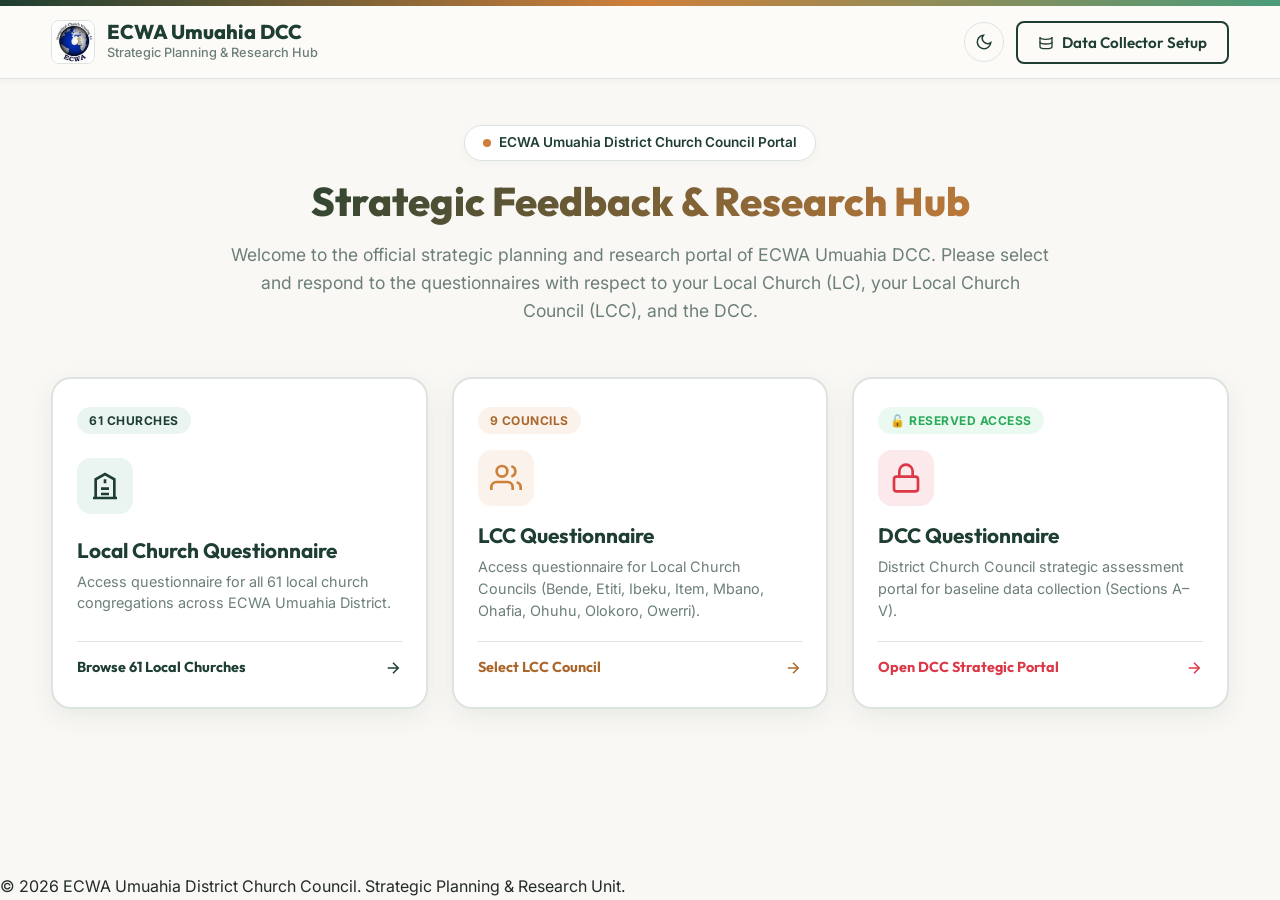
==== commit 6660fe2b: "Remove LCC Council badges, update council descriptions to '[Name] Local Church council', and remove " ====
--- a/index.html
+++ b/index.html
@@ -35,11 +35,21 @@
             </a>
             <div class="header-actions">
                 <button id="theme-toggle-btn" class="theme-toggle-btn" aria-label="Toggle Theme">
-                    <svg class="sun-icon" viewBox="0 0 24 24" width="18" height="18" fill="none" stroke="currentColor" stroke-width="2">
-                        <circle cx="12" cy="12" r="5"/><line x1="12" y1="1" x2="12" y2="3"/><line x1="12" y1="21" x2="12" y2="23"/><line x1="4.22" y1="4.22" x2="5.64" y2="5.64"/><line x1="18.36" y1="18.36" x2="19.78" y2="19.78"/><line x1="1" y1="12" x2="3" y2="12"/><line x1="21" y1="12" x2="23" y2="12"/><line x1="4.22" y1="19.78" x2="5.64" y2="18.36"/><line x1="18.36" y1="5.64" x2="19.78" y2="4.22"/>
+                    <svg class="sun-icon" viewBox="0 0 24 24" width="18" height="18" fill="none" stroke="currentColor"
+                        stroke-width="2">
+                        <circle cx="12" cy="12" r="5" />
+                        <line x1="12" y1="1" x2="12" y2="3" />
+                        <line x1="12" y1="21" x2="12" y2="23" />
+                        <line x1="4.22" y1="4.22" x2="5.64" y2="5.64" />
+                        <line x1="18.36" y1="18.36" x2="19.78" y2="19.78" />
+                        <line x1="1" y1="12" x2="3" y2="12" />
+                        <line x1="21" y1="12" x2="23" y2="12" />
+                        <line x1="4.22" y1="19.78" x2="5.64" y2="18.36" />
+                        <line x1="18.36" y1="5.64" x2="19.78" y2="4.22" />
                     </svg>
-                    <svg class="moon-icon" viewBox="0 0 24 24" width="18" height="18" fill="none" stroke="currentColor" stroke-width="2">
-                        <path d="M21 12.79A9 9 0 1 1 11.21 3 7 7 0 0 0 21 12.79z"/>
+                    <svg class="moon-icon" viewBox="0 0 24 24" width="18" height="18" fill="none" stroke="currentColor"
+                        stroke-width="2">
+                        <path d="M21 12.79A9 9 0 1 1 11.21 3 7 7 0 0 0 21 12.79z" />
                     </svg>
                 </button>
                 <button id="endpoint-settings-btn" class="btn btn-outline" aria-label="Backend Collector Setup">
@@ -62,33 +72,10 @@
                     <span class="pulse-dot"></span>
                     <span>ECWA Umuahia District Church Council Portal</span>
                 </div>
-                <h1 class="hero-animated-title">Shaping the Future of Our Community, Together</h1>
+                <h1 class="hero-animated-title">Strategic Feedback &amp; Research Hub</h1>
                 <p class="hero-animated-subtitle">
-                    Welcome to the official strategic planning and research portal. Please select your respective council or church questionnaire portal below to proceed.
+                    Welcome to the official strategic planning and research portal of ECWA Umuahia DCC. Please select and respond to the questionnaires with respect to your Local Church (LC), your Local Church Council (LCC), and the DCC.
                 </p>
-
-                <!-- Live Stats Ribbon -->
-                <div class="hero-stats-ribbon">
-                    <div class="stat-pill">
-                        <span class="stat-num">61</span>
-                        <span class="stat-lbl">Local Churches</span>
-                    </div>
-                    <div class="stat-divider"></div>
-                    <div class="stat-pill">
-                        <span class="stat-num">9</span>
-                        <span class="stat-lbl">LCC Councils</span>
-                    </div>
-                    <div class="stat-divider"></div>
-                    <div class="stat-pill">
-                        <span class="stat-num">1</span>
-                        <span class="stat-lbl">DCC Strategic Portal</span>
-                    </div>
-                    <div class="stat-divider"></div>
-                    <div class="stat-pill stat-highlight">
-                        <span class="stat-pulse-dot"></span>
-                        <span class="stat-lbl">100% Real-Time Sync</span>
-                    </div>
-                </div>
             </div>
 
             <!-- 3 Primary Action Cards Grid -->
@@ -97,18 +84,22 @@
                 <a href="lc.html" class="hero-action-card card-local-church">
                     <div class="card-badge">61 Churches</div>
                     <div class="card-icon-wrapper icon-emerald">
-                        <svg viewBox="0 0 24 24" width="32" height="32" fill="none" stroke="currentColor" stroke-width="2">
-                            <path d="M3 21h18M5 21V7l7-4 7 4v14M9 14h6M9 18h6M12 7v3"/>
+                        <svg viewBox="0 0 24 24" width="32" height="32" fill="none" stroke="currentColor"
+                            stroke-width="2">
+                            <path d="M3 21h18M5 21V7l7-4 7 4v14M9 14h6M9 18h6M12 7v3" />
                         </svg>
                     </div>
                     <div class="card-content">
                         <h3 class="card-title">Local Church Questionnaire</h3>
-                        <p class="card-desc">Access questionnaire for all 61 local church congregations across ECWA Umuahia District.</p>
+                        <p class="card-desc">Access questionnaire for all 61 local church congregations across ECWA
+                            Umuahia District.</p>
                     </div>
                     <div class="card-footer-action">
                         <span>Browse 61 Local Churches</span>
-                        <svg class="arrow-icon" viewBox="0 0 24 24" width="18" height="18" fill="none" stroke="currentColor" stroke-width="2">
-                            <line x1="5" y1="12" x2="19" y2="12"/><polyline points="12 5 19 12 12 19"/>
+                        <svg class="arrow-icon" viewBox="0 0 24 24" width="18" height="18" fill="none"
+                            stroke="currentColor" stroke-width="2">
+                            <line x1="5" y1="12" x2="19" y2="12" />
+                            <polyline points="12 5 19 12 12 19" />
                         </svg>
                     </div>
                 </a>
@@ -117,42 +108,50 @@
                 <a href="lcc.html" class="hero-action-card card-lcc">
                     <div class="card-badge badge-amber">9 Councils</div>
                     <div class="card-icon-wrapper icon-amber">
-                        <svg viewBox="0 0 24 24" width="32" height="32" fill="none" stroke="currentColor" stroke-width="2">
-                            <path d="M17 21v-2a4 4 0 0 0-4-4H5a4 4 0 0 0-4 4v2"/>
-                            <circle cx="9" cy="7" r="4"/>
-                            <path d="M23 21v-2a4 4 0 0 0-3-3.87"/>
-                            <path d="M16 3.13a4 4 0 0 1 0 7.75"/>
+                        <svg viewBox="0 0 24 24" width="32" height="32" fill="none" stroke="currentColor"
+                            stroke-width="2">
+                            <path d="M17 21v-2a4 4 0 0 0-4-4H5a4 4 0 0 0-4 4v2" />
+                            <circle cx="9" cy="7" r="4" />
+                            <path d="M23 21v-2a4 4 0 0 0-3-3.87" />
+                            <path d="M16 3.13a4 4 0 0 1 0 7.75" />
                         </svg>
                     </div>
                     <div class="card-content">
                         <h3 class="card-title">LCC Questionnaire</h3>
-                        <p class="card-desc">Access questionnaire for Local Church Councils (Bende, Etiti, Ibeku, Item, Mbano, Ohafia, Ohuhu, Olokoro, Owerri).</p>
+                        <p class="card-desc">Access questionnaire for Local Church Councils (Bende, Etiti, Ibeku, Item,
+                            Mbano, Ohafia, Ohuhu, Olokoro, Owerri).</p>
                     </div>
                     <div class="card-footer-action">
                         <span>Select LCC Council</span>
-                        <svg class="arrow-icon" viewBox="0 0 24 24" width="18" height="18" fill="none" stroke="currentColor" stroke-width="2">
-                            <line x1="5" y1="12" x2="19" y2="12"/><polyline points="12 5 19 12 12 19"/>
+                        <svg class="arrow-icon" viewBox="0 0 24 24" width="18" height="18" fill="none"
+                            stroke="currentColor" stroke-width="2">
+                            <line x1="5" y1="12" x2="19" y2="12" />
+                            <polyline points="12 5 19 12 12 19" />
                         </svg>
                     </div>
                 </a>
 
                 <!-- Button 3: DCC Questionnaire -->
                 <a href="dcc.html" class="hero-action-card card-dcc">
-                    <div class="card-badge badge-unlocked">🔓 Unlocked Access</div>
+                    <div class="card-badge badge-unlocked">🔓 Reserved Access</div>
                     <div class="card-icon-wrapper icon-rose">
-                        <svg viewBox="0 0 24 24" width="32" height="32" fill="none" stroke="currentColor" stroke-width="2">
-                            <rect x="3" y="11" width="18" height="11" rx="2" ry="2"/>
-                            <path d="M7 11V7a5 5 0 0 1 10 0v4"/>
+                        <svg viewBox="0 0 24 24" width="32" height="32" fill="none" stroke="currentColor"
+                            stroke-width="2">
+                            <rect x="3" y="11" width="18" height="11" rx="2" ry="2" />
+                            <path d="M7 11V7a5 5 0 0 1 10 0v4" />
                         </svg>
                     </div>
                     <div class="card-content">
                         <h3 class="card-title">DCC Questionnaire</h3>
-                        <p class="card-desc">District Church Council strategic assessment portal for baseline data collection (Sections A–V).</p>
+                        <p class="card-desc">District Church Council strategic assessment portal for baseline data
+                            collection (Sections A–V).</p>
                     </div>
                     <div class="card-footer-action">
                         <span>Open DCC Strategic Portal</span>
-                        <svg class="arrow-icon" viewBox="0 0 24 24" width="18" height="18" fill="none" stroke="currentColor" stroke-width="2">
-                            <line x1="5" y1="12" x2="19" y2="12"/><polyline points="12 5 19 12 12 19"/>
+                        <svg class="arrow-icon" viewBox="0 0 24 24" width="18" height="18" fill="none"
+                            stroke="currentColor" stroke-width="2">
+                            <line x1="5" y1="12" x2="19" y2="12" />
+                            <polyline points="12 5 19 12 12 19" />
                         </svg>
                     </div>
                 </a>
@@ -168,10 +167,12 @@
                 <button id="close-modal-btn" class="close-btn" aria-label="Close Modal">&times;</button>
             </div>
             <div class="modal-body">
-                <p>Provide a Webhook URL (e.g. Google Sheets Web App, Make.com, n8n, or custom API) where completed questionnaire submissions will be sent automatically.</p>
+                <p>Provide a Webhook URL (e.g. Google Sheets Web App, Make.com, n8n, or custom API) where completed
+                    questionnaire submissions will be sent automatically.</p>
                 <div class="form-group">
                     <label class="form-label" for="webhook-url-input">Webhook / Endpoint URL</label>
-                    <input type="url" id="webhook-url-input" class="form-input" placeholder="https://script.google.com/macros/s/.../exec">
+                    <input type="url" id="webhook-url-input" class="form-input"
+                        placeholder="https://script.google.com/macros/s/.../exec">
                 </div>
             </div>
             <div class="modal-footer">
@@ -192,4 +193,5 @@
     <script src="js/data.js"></script>
     <script src="js/common.js"></script>
 </body>
+
 </html>
--- a/styles.css
+++ b/styles.css
@@ -1,6 +1,6 @@
 /* ==========================================================================
-   FAITHFORWARD STYLING SYSTEM
-   Curated Warm, Trustworthy Palette (Deep Greens, Terracotta Accents & Warm Stone Neutrals)
+   ECWA UMUAHIA DISTRICT CHURCH COUNCIL - SYSTEM DESIGN SYSTEM
+   Curated Warm, Trustworthy Palette & Responsive UI Architecture
    ========================================================================== */
 
 :root {
@@ -23,7 +23,7 @@
     --accent-hover: hsl(var(--accent-h), var(--accent-s), 42%);
     
     --bg: hsl(36, 30%, 97%);
-    --card-bg: hsl(0, 0%, 100%);
+    --card-bg: #ffffff;
     
     --text-main: hsl(155, 12%, 15%);
     --text-muted: hsl(155, 8%, 46%);
@@ -49,19 +49,25 @@
     --transition-bounce: all 0.4s cubic-bezier(0.175, 0.885, 0.32, 1.275);
 }
 
+/* Dark Theme Overrides */
+[data-theme="dark"] {
+    --bg: #121815;
+    --card-bg: #1a221e;
+    --text-main: #e2ece7;
+    --text-muted: #94a89f;
+    --border-color: #2a3831;
+    --primary-light: #22322a;
+    --accent-light: #36291e;
+}
+
 /* ==========================================================================
-   BASE & LAYOUT RESET
+   BASE & RESET
    ========================================================================== */
 
 * {
     box-sizing: border-box;
     margin: 0;
     padding: 0;
-}
-
-img {
-    max-width: 100%;
-    height: auto;
 }
 
 html {
@@ -80,7 +86,12 @@
     flex-direction: column;
 }
 
-/* Top Decorative Accent Line */
+img {
+    max-width: 100%;
+    height: auto;
+}
+
+/* Top Accent Line */
 .top-accent-bar {
     height: 6px;
     background: linear-gradient(90deg, var(--primary), var(--accent), var(--primary-medium));
@@ -91,16 +102,23 @@
     z-index: 1001;
 }
 
-/* Headings Typography */
-h1, h2, h3, h4 {
+/* Typography */
+h1, h2, h3, h4, h5, h6 {
     font-family: 'Outfit', sans-serif;
     font-weight: 700;
     color: var(--primary);
     line-height: 1.25;
 }
 
+[data-theme="dark"] h1, 
+[data-theme="dark"] h2, 
+[data-theme="dark"] h3, 
+[data-theme="dark"] h4 {
+    color: #ffffff;
+}
+
 /* ==========================================================================
-   REUSABLE UTILITIES & BUTTONS
+   BUTTONS & UTILITIES
    ========================================================================== */
 
 .btn {
@@ -119,11 +137,12 @@
     text-decoration: none;
     outline: none;
     user-select: none;
+    white-space: nowrap;
 }
 
 .btn-primary {
     background-color: var(--primary);
-    color: #fff;
+    color: #ffffff;
 }
 
 .btn-primary:hover {
@@ -132,8 +151,14 @@
     box-shadow: 0 4px 12px rgba(28, 59, 43, 0.2);
 }
 
-.btn-primary:active {
-    transform: translateY(0);
+.btn-success {
+    background-color: var(--success);
+    color: #ffffff;
+}
+
+.btn-success:hover {
+    background-color: hsl(142, 60%, 34%);
+    transform: translateY(-2px);
 }
 
 .btn-outline {
@@ -142,15 +167,16 @@
     color: var(--primary);
 }
 
+[data-theme="dark"] .btn-outline {
+    border-color: var(--border-color);
+    color: #ffffff;
+}
+
 .btn-outline:hover {
     background-color: var(--primary-light);
     transform: translateY(-2px);
 }
 
-.btn-outline:active {
-    transform: translateY(0);
-}
-
 .btn-text {
     background-color: transparent;
     color: var(--text-muted);
@@ -165,15 +191,10 @@
 .text-danger {
     color: var(--error);
 }
+
 .text-danger:hover {
-    color: #fff;
+    color: #ffffff;
     background-color: var(--error);
-}
-
-.btn-large {
-    padding: 14px 28px;
-    font-size: 1.1rem;
-    border-radius: var(--border-radius-md);
 }
 
 /* ==========================================================================
@@ -181,24 +202,29 @@
    ========================================================================== */
 
 .app-header {
-    background-color: rgba(253, 251, 247, 0.9);
+    background-color: rgba(253, 251, 247, 0.92);
     backdrop-filter: blur(12px);
     -webkit-backdrop-filter: blur(12px);
     border-bottom: 1px solid var(--border-color);
     position: sticky;
     top: 6px;
     z-index: 1000;
-    padding: 12px 0;
+    padding: 14px 0;
     box-shadow: var(--shadow-sm);
 }
 
+[data-theme="dark"] .app-header {
+    background-color: rgba(26, 34, 30, 0.92);
+}
+
 .header-container {
-    width: 90%;
+    width: 92%;
     max-width: 1200px;
     margin: 0 auto;
     display: flex;
     align-items: center;
     justify-content: space-between;
+    gap: 16px;
 }
 
 .brand-logo {
@@ -206,27 +232,14 @@
     align-items: center;
     gap: 12px;
     text-decoration: none;
-    color: var(--primary);
-    transition: var(--transition-smooth);
-}
-
-.brand-logo:hover {
-    opacity: 0.9;
-}
-
-.logo-icon {
-    width: 36px;
-    height: 36px;
-    color: var(--accent);
 }
 
 .brand-logo-img {
-    height: 42px;
-    width: auto;
-    max-height: 42px;
-    object-fit: contain;
-    flex-shrink: 0;
-    border-radius: 6px;
+    width: 44px;
+    height: 44px;
+    border-radius: var(--border-radius-sm);
+    object-fit: cover;
+    border: 1px solid var(--border-color);
 }
 
 .brand-text {
@@ -236,2022 +249,88 @@
 
 .brand-title {
     font-family: 'Outfit', sans-serif;
-    font-size: 1.35rem;
     font-weight: 800;
-    letter-spacing: -0.5px;
+    font-size: 1.25rem;
+    color: var(--primary);
     line-height: 1.1;
 }
 
+[data-theme="dark"] .brand-title {
+    color: #ffffff;
+}
+
 .brand-subtitle {
-    font-size: 0.75rem;
+    font-size: 0.8rem;
     color: var(--text-muted);
     font-weight: 500;
-    text-transform: uppercase;
-    letter-spacing: 1px;
-}
+}
+
+.header-actions {
+    display: flex;
+    align-items: center;
+    gap: 12px;
+}
+
+.theme-toggle-btn {
+    background: none;
+    border: 1px solid var(--border-color);
+    width: 40px;
+    height: 40px;
+    border-radius: var(--border-radius-round);
+    color: var(--primary);
+    cursor: pointer;
+    display: flex;
+    align-items: center;
+    justify-content: center;
+    transition: var(--transition-smooth);
+}
+
+[data-theme="dark"] .theme-toggle-btn {
+    color: #ffffff;
+}
+
+.theme-toggle-btn:hover {
+    background-color: var(--primary-light);
+}
+
+.sun-icon { display: none; }
+.moon-icon { display: block; }
+[data-theme="dark"] .sun-icon { display: block; }
+[data-theme="dark"] .moon-icon { display: none; }
 
 /* ==========================================================================
-   MAIN STRUCTURE & GENERAL VIEWS
+   MAIN CONTAINER
    ========================================================================== */
 
 .main-content {
-    flex: 1;
-    width: 90%;
+    width: 92%;
     max-width: 1200px;
     margin: 32px auto;
-    position: relative;
-}
-
-/* Router Views */
-.view {
-    display: none;
-    opacity: 0;
-    transform: translateY(15px);
-    transition: opacity 0.4s ease, transform 0.4s ease;
-}
-
-.view.active {
-    display: block;
-    opacity: 1;
-    transform: translateY(0);
+    flex: 1;
 }
 
 /* ==========================================================================
-   PAGE 1: THE WELCOMING HOME VIEW
+   HERO LANDING & ACTION CARDS (HOME PAGE)
    ========================================================================== */
 
-/* Split Hero Card Design */
-.hero-card {
-    background-color: var(--card-bg);
-    border-radius: var(--border-radius-lg);
-    box-shadow: var(--shadow-md);
-    border: 1px solid var(--border-color);
-    overflow: hidden;
-    display: grid;
-    grid-template-columns: 1.15fr 0.85fr;
-    margin-bottom: 48px;
-    min-height: 460px;
-    align-items: stretch;
-}
-
-.hero-content {
-    padding: 44px 48px;
+.hero-standalone-section {
     display: flex;
     flex-direction: column;
-    justify-content: center;
-    align-items: flex-start;
-}
-
-.hero-badge {
-    background-color: var(--accent-light);
-    color: var(--accent-hover);
-    padding: 6px 14px;
-    border-radius: var(--border-radius-round);
-    font-family: 'Outfit', sans-serif;
-    font-weight: 600;
-    font-size: 0.8rem;
-    letter-spacing: 0.5px;
-    text-transform: uppercase;
-    margin-bottom: 16px;
-    border: 1px solid rgba(222, 136, 63, 0.15);
-}
-
-.hero-title {
-    font-size: 2.25rem;
-    margin-bottom: 16px;
-    letter-spacing: -0.5px;
-}
-
-.hero-lead {
-    font-size: 1.05rem;
-    color: var(--primary);
-    font-weight: 500;
-    margin-bottom: 24px;
-    line-height: 1.5;
-}
-
-.hero-divider {
-    width: 80px;
-    height: 4px;
-    background-color: var(--accent);
-    border-radius: 2px;
-    margin-bottom: 24px;
-}
-
-.hero-text {
-    font-size: 0.95rem;
-    color: var(--text-muted);
-    margin-bottom: 32px;
-}
-
-.hero-image-wrapper {
-    position: relative;
-    width: 100%;
-    height: 100%;
-    min-height: 420px;
-    overflow: hidden;
-    background-color: var(--primary-dark);
-}
-
-.hero-image-wrapper::after {
-    content: '';
-    position: absolute;
-    top: 0;
-    left: 0;
-    right: 0;
-    bottom: 0;
-    background: linear-gradient(180deg, rgba(15, 30, 22, 0.05) 0%, rgba(15, 30, 22, 0.35) 100%);
-    pointer-events: none;
-}
-
-.hero-image {
-    width: 100%;
-    height: 100%;
-    object-fit: cover;
-    object-position: center 20%;
-    position: absolute;
-    top: 0;
-    left: 0;
-    transition: transform 0.5s ease;
-}
-
-.hero-card:hover .hero-image {
-    transform: scale(1.03);
-}
-
-/* Directory Section Header & Search */
-.directory-section {
-    background-color: var(--card-bg);
-    border-radius: var(--border-radius-lg);
-    box-shadow: var(--shadow-md);
-    border: 1px solid var(--border-color);
-    padding: 40px;
-}
-
-.section-header {
-    display: flex;
-    justify-content: space-between;
-    align-items: center;
-    flex-wrap: wrap;
-    gap: 24px;
+    align-items: center;
+    text-align: center;
+    padding: 20px 0;
+}
+
+.hero-header-block {
+    max-width: 820px;
     margin-bottom: 36px;
-    border-bottom: 1px solid var(--border-color);
-    padding-bottom: 24px;
-}
-
-.title-area h2 {
-    font-size: 1.75rem;
-    margin-bottom: 6px;
-}
-
-.title-area p {
-    color: var(--text-muted);
-    font-size: 0.95rem;
-}
-
-/* Search Box Container */
-.search-box {
-    position: relative;
-    flex: 1;
-    max-width: 480px;
-    min-width: 280px;
-}
-
-.search-icon {
-    position: absolute;
-    left: 16px;
-    top: 50%;
-    transform: translateY(-50%);
-    color: var(--text-muted);
-    width: 20px;
-    height: 20px;
-    pointer-events: none;
-    transition: var(--transition-smooth);
-}
-
-.search-box input {
-    width: 100%;
-    padding: 14px 44px;
-    border-radius: var(--border-radius-md);
-    border: 2px solid var(--border-color);
-    background-color: var(--bg);
-    font-size: 0.95rem;
-    color: var(--text-main);
-    outline: none;
-    transition: var(--transition-smooth);
-}
-
-.search-box input:focus {
-    border-color: var(--primary);
-    background-color: #fff;
-    box-shadow: 0 0 0 4px var(--primary-light);
-}
-
-.search-box input:focus + .search-icon {
-    color: var(--primary);
-}
-
-.search-clear {
-    position: absolute;
-    right: 14px;
-    top: 50%;
-    transform: translateY(-50%);
-    background: none;
-    border: none;
-    font-size: 1.5rem;
-    color: var(--text-muted);
-    cursor: pointer;
-    line-height: 1;
-    padding: 4px;
-    border-radius: var(--border-radius-round);
-}
-
-.search-clear:hover {
-    color: var(--primary);
-}
-
-/* Directory Grid Style (Large Thumb-Friendly Buttons) */
-.directory-grid {
-    display: grid;
-    grid-template-columns: repeat(auto-fill, minmax(180px, 1fr));
-    gap: 16px;
-}
-
-.church-btn {
-    background-color: var(--bg);
-    border: 2px solid transparent;
-    border-radius: var(--border-radius-md);
-    padding: 20px 16px;
-    font-family: 'Outfit', sans-serif;
-    font-weight: 600;
-    font-size: 1.1rem;
-    color: var(--primary);
-    text-align: center;
-    cursor: pointer;
-    transition: var(--transition-bounce);
-    display: flex;
-    flex-direction: column;
-    align-items: center;
-    justify-content: center;
-    gap: 8px;
-    min-height: 100px;
-    box-shadow: var(--shadow-sm);
-    user-select: none;
-    outline: none;
-}
-
-.church-btn:hover {
-    background-color: var(--card-bg);
-    border-color: var(--accent);
-    color: var(--accent-hover);
-    transform: scale(1.05);
-    box-shadow: var(--shadow-md);
-}
-
-.church-btn:active {
-    transform: scale(0.98);
-}
-
-.church-btn-icon {
-    font-size: 0.75rem;
-    font-weight: 500;
-    text-transform: uppercase;
-    letter-spacing: 0.5px;
-    color: var(--text-muted);
-    background-color: var(--border-color);
-    padding: 3px 8px;
-    border-radius: 4px;
-    transition: var(--transition-smooth);
-}
-
-.church-btn:hover .church-btn-icon {
-    background-color: var(--accent-light);
-    color: var(--accent);
-}
-
-/* No Results State */
-.no-results-card {
-    text-align: center;
-    padding: 48px 24px;
-    border-radius: var(--border-radius-lg);
-    border: 2px dashed var(--border-color);
-    color: var(--text-muted);
-}
-
-.no-results-card svg {
-    margin-bottom: 16px;
-    color: var(--text-muted);
-}
-
-.no-results-card h3 {
-    margin-bottom: 8px;
-}
-
-.no-results-card p {
-    margin-bottom: 24px;
-}
-
-/* ==========================================================================
-   PAGE 2: THE GOOGLE-FORM-STYLE SURVEY
-   ========================================================================== */
-
-.survey-container {
-    background-color: var(--card-bg);
-    border-radius: var(--border-radius-lg);
-    box-shadow: var(--shadow-lg);
-    border: 1px solid var(--border-color);
-    overflow: hidden;
-    max-width: 840px;
-    margin: 0 auto;
-}
-
-.survey-header {
-    padding: 40px;
-    border-bottom: 1px solid var(--border-color);
-    display: flex;
-    justify-content: space-between;
-    align-items: flex-start;
-    gap: 24px;
-}
-
-.survey-title-block {
-    flex: 1;
-}
-
-.church-badge {
-    background-color: var(--accent);
-    color: #fff;
-    padding: 4px 12px;
-    border-radius: var(--border-radius-round);
-    font-size: 0.78rem;
-    font-weight: 600;
-    letter-spacing: 0.5px;
-    text-transform: uppercase;
-    display: inline-block;
-    margin-bottom: 12px;
-}
-
-#survey-main-title {
-    font-size: 1.85rem;
-    margin-bottom: 8px;
-}
-
-.survey-desc {
-    color: var(--text-muted);
-    font-size: 0.95rem;
-    max-width: 600px;
-}
-
-/* Stepper & Progress Tracker */
-.survey-container,
-.lcc-survey-container,
-.dcc-survey-container {
-    background: rgba(255, 255, 255, 0.96);
-    backdrop-filter: blur(16px);
-    -webkit-backdrop-filter: blur(16px);
-    border-radius: var(--border-radius-lg);
-    box-shadow: 0 16px 40px rgba(28, 59, 43, 0.1);
-    border: 1px solid var(--border-color);
-    padding: 36px 44px;
-    min-height: 820px;
-    display: flex;
-    flex-direction: column;
-    justify-content: space-between;
-}
-
-.stepper-progress-container {
-    background-color: rgba(248, 250, 252, 0.95);
-    padding: 24px 32px;
-    border: 1px solid var(--border-color);
-    border-radius: 20px;
-    margin-bottom: 28px;
-    box-shadow: inset 0 1px 3px rgba(0, 0, 0, 0.02);
-}
-
-.progress-bar-track {
-    height: 8px;
-    background-color: var(--border-color);
-    border-radius: var(--border-radius-round);
-    overflow: hidden;
-    margin-bottom: 20px;
-}
-
-.progress-bar-fill {
-    height: 100%;
-    background: linear-gradient(90deg, var(--primary), var(--accent));
-    border-radius: var(--border-radius-round);
-    transition: width 0.4s cubic-bezier(0.4, 0, 0.2, 1);
-}
-
-.stepper-steps {
-    display: flex;
-    flex-wrap: wrap;
-    gap: 10px 12px;
-    justify-content: flex-start;
-    align-items: center;
-}
-
-.step-indicator {
-    display: inline-flex;
-    align-items: center;
-    gap: 8px;
-    padding: 8px 14px;
-    background-color: #ffffff;
-    border: 1.5px solid var(--border-color);
-    border-radius: 30px;
-    color: var(--text-muted);
-    font-size: 0.85rem;
-    font-weight: 600;
-    transition: all 0.3s cubic-bezier(0.4, 0, 0.2, 1);
-    cursor: pointer;
-    user-select: none;
-    flex: 1 1 calc(16.66% - 12px);
-    min-width: 135px;
-    justify-content: flex-start;
-    box-shadow: 0 2px 6px rgba(0, 0, 0, 0.02);
-}
-
-.step-indicator:hover {
-    color: var(--primary);
-    border-color: var(--primary);
-    transform: translateY(-2px);
-    box-shadow: 0 4px 12px rgba(28, 59, 43, 0.08);
-}
-
-.step-num {
-    width: 26px;
-    height: 26px;
-    border-radius: 50%;
-    background-color: var(--border-color);
-    color: var(--text-muted);
-    display: flex;
-    align-items: center;
-    justify-content: center;
-    font-size: 0.78rem;
-    font-weight: 700;
-    transition: var(--transition-smooth);
-    flex-shrink: 0;
-}
-
-.step-label {
-    display: inline-block !important;
-    white-space: nowrap;
-    overflow: hidden;
-    text-overflow: ellipsis;
-    max-width: 120px;
-    font-size: 0.82rem;
-}
-
-.step-indicator.active {
-    background-color: #ffffff;
-    border-color: var(--primary);
-    color: var(--primary);
-    box-shadow: 0 4px 14px rgba(28, 59, 43, 0.15);
-    transform: translateY(-2px);
-}
-
-.step-indicator.active .step-num {
-    background-color: var(--primary);
-    color: #fff;
-    box-shadow: 0 0 0 3px var(--primary-light);
-}
-
-.step-indicator.completed {
-    color: var(--success);
-    border-color: var(--success);
-    background-color: var(--success-light);
-}
-
-.step-indicator.completed .step-num {
-    background-color: var(--success);
-    color: #fff;
-}
-
-/* Form Steps */
-.form-step,
-.lcc-form-step,
-.dcc-form-step {
-    display: none;
-    padding: 36px;
-    min-height: 480px;
-    background-color: #ffffff;
-    border-radius: 16px;
-    border: 1px solid rgba(0, 0, 0, 0.05);
-    box-shadow: inset 0 2px 6px rgba(0, 0, 0, 0.01);
-    animation: fadeInStep 0.4s ease;
-}
-    padding: 40px;
-    animation: fadeInStep 0.4s ease;
-}
-
-.form-step.active {
-    display: block;
-}
-
-@keyframes fadeInStep {
-    from {
-        opacity: 0;
-        transform: translateY(8px);
-    }
-    to {
-        opacity: 1;
-        transform: translateY(0);
-    }
-}
-
-.step-header-card {
-    background-color: var(--primary-light);
-    border-left: 4px solid var(--primary);
-    padding: 16px 20px;
-    border-radius: 0 var(--border-radius-md) var(--border-radius-md) 0;
-    margin-bottom: 32px;
-}
-
-.step-header-card h3 {
-    font-size: 1.25rem;
-    color: var(--primary);
-    margin-bottom: 4px;
-}
-
-.step-header-card p {
-    color: var(--text-muted);
-    font-size: 0.9rem;
-}
-
-/* Form Fields & Styling */
-.form-group {
-    margin-bottom: 32px;
-    position: relative;
-}
-
-.form-group.required .form-label::after {
-    content: " *";
-    color: var(--error);
-    font-weight: bold;
-}
-
-.form-label {
-    display: block;
-    font-family: 'Outfit', sans-serif;
-    font-size: 1.05rem;
-    font-weight: 600;
-    color: var(--primary);
-    margin-bottom: 8px;
-}
-
-.question-hint {
-    font-size: 0.85rem;
-    color: var(--text-muted);
-    margin-bottom: 12px;
-}
-
-/* Custom Styled Radio Option Group (Vertical) */
-.radio-group-vertical {
-    display: flex;
-    flex-direction: column;
-    gap: 12px;
-}
-
-.radio-container {
-    display: flex;
-    align-items: center;
-    position: relative;
-    padding: 16px;
-    background-color: var(--bg);
-    border: 2px solid transparent;
-    border-radius: var(--border-radius-md);
-    cursor: pointer;
-    transition: var(--transition-smooth);
-    user-select: none;
-}
-
-.radio-container:hover {
-    background-color: var(--card-bg);
-    border-color: var(--primary-light);
-    box-shadow: var(--shadow-sm);
-}
-
-.radio-container input {
-    position: absolute;
-    opacity: 0;
-    cursor: pointer;
-}
-
-.radio-checkmark {
-    position: relative;
-    height: 20px;
-    width: 20px;
-    background-color: #fff;
-    border: 2px solid var(--border-color);
-    border-radius: var(--border-radius-round);
-    margin-right: 14px;
-    flex-shrink: 0;
-    transition: var(--transition-smooth);
-}
-
-.radio-container:hover input ~ .radio-checkmark {
-    border-color: var(--primary-medium);
-}
-
-.radio-container input:checked ~ .radio-checkmark {
-    background-color: #fff;
-    border-color: var(--primary);
-    border-width: 6px;
-}
-
-.radio-container input:checked {
-    /* Select styling of parent label container via JS/sibling */
-}
-
-.radio-container.selected-option {
-    background-color: var(--primary-light);
-    border-color: var(--primary-medium);
-}
-
-.radio-label {
-    font-size: 0.95rem;
-    font-weight: 500;
-    color: var(--text-main);
-    transition: var(--transition-smooth);
-}
-
-.radio-container input:checked ~ .radio-label {
-    color: var(--primary);
-    font-weight: 600;
-}
-
-/* Custom Styled Checkbox Option Group */
-.checkbox-group-vertical {
-    display: flex;
-    flex-direction: column;
-    gap: 12px;
-}
-
-.checkbox-container {
-    display: flex;
-    align-items: center;
-    position: relative;
-    padding: 16px;
-    background-color: var(--bg);
-    border: 2px solid transparent;
-    border-radius: var(--border-radius-md);
-    cursor: pointer;
-    transition: var(--transition-smooth);
-    user-select: none;
-}
-
-.checkbox-container:hover {
-    background-color: var(--card-bg);
-    border-color: var(--primary-light);
-    box-shadow: var(--shadow-sm);
-}
-
-.checkbox-container input {
-    position: absolute;
-    opacity: 0;
-    cursor: pointer;
-}
-
-.checkbox-checkmark {
-    position: relative;
-    height: 20px;
-    width: 20px;
-    background-color: #fff;
-    border: 2px solid var(--border-color);
-    border-radius: var(--border-radius-sm);
-    margin-right: 14px;
-    flex-shrink: 0;
-    transition: var(--transition-smooth);
-}
-
-.checkbox-container:hover input ~ .checkbox-checkmark {
-    border-color: var(--primary-medium);
-}
-
-.checkbox-container input:checked ~ .checkbox-checkmark {
-    background-color: var(--primary);
-    border-color: var(--primary);
-}
-
-.checkbox-checkmark::after {
-    content: "";
-    position: absolute;
-    display: none;
-    left: 6px;
-    top: 2px;
-    width: 5px;
-    height: 10px;
-    border: solid white;
-    border-width: 0 2px 2px 0;
-    transform: rotate(45deg);
-}
-
-.checkbox-container input:checked ~ .checkbox-checkmark::after {
-    display: block;
-}
-
-.checkbox-container.selected-option {
-    background-color: var(--primary-light);
-    border-color: var(--primary-medium);
-}
-
-.checkbox-label {
-    font-size: 0.95rem;
-    font-weight: 500;
-    color: var(--text-main);
-    transition: var(--transition-smooth);
-}
-
-.checkbox-container input:checked ~ .checkbox-label {
-    color: var(--primary);
-    font-weight: 600;
-}
-
-.form-group.has-error .checkbox-container {
-    border-color: var(--error-light);
-    background-color: var(--error-light-bg);
-}
-
-/* Rating Scale Style (Horizontal clickable blocks) */
-.rating-scale-container {
-    display: flex;
-    flex-direction: column;
-    gap: 8px;
-    margin-top: 8px;
-}
-
-.rating-labels {
-    display: flex;
-    justify-content: space-between;
-    font-size: 0.78rem;
-    font-weight: 600;
-    color: var(--text-muted);
-    text-transform: uppercase;
-    letter-spacing: 0.5px;
-    padding: 0 4px;
-}
-
-.rating-options {
-    display: grid;
-    grid-template-columns: repeat(5, 1fr);
-    gap: 8px;
-}
-
-.rating-box {
-    position: relative;
-    cursor: pointer;
-}
-
-.rating-box input {
-    position: absolute;
-    opacity: 0;
-}
-
-.rating-box-label {
-    display: flex;
-    align-items: center;
-    justify-content: center;
-    height: 52px;
-    background-color: var(--bg);
-    border: 2px solid transparent;
-    border-radius: var(--border-radius-md);
-    font-family: 'Outfit', sans-serif;
-    font-size: 1.2rem;
-    font-weight: 700;
-    color: var(--primary);
-    transition: var(--transition-bounce);
-}
-
-.rating-box:hover .rating-box-label {
-    background-color: var(--card-bg);
-    border-color: var(--accent);
-    transform: translateY(-3px);
-    box-shadow: var(--shadow-sm);
-}
-
-.rating-box input:checked ~ .rating-box-label {
-    background: linear-gradient(135deg, var(--primary), var(--primary-hover));
-    color: #fff;
-    transform: translateY(-2px);
-    box-shadow: 0 4px 12px rgba(28, 59, 43, 0.25);
-}
-
-/* Standard Text Input fields */
-.form-input {
-    width: 100%;
-    padding: 14px 16px;
-    border-radius: var(--border-radius-md);
-    border: 2px solid var(--border-color);
-    background-color: var(--bg);
-    font-family: inherit;
-    font-size: 0.95rem;
-    color: var(--text-main);
-    outline: none;
-    transition: var(--transition-smooth);
-}
-
-.form-input:focus {
-    border-color: var(--primary);
-    background-color: #fff;
-    box-shadow: 0 0 0 4px var(--primary-light);
-}
-
-.form-group.has-error .form-input {
-    border-color: var(--error);
-    background-color: var(--error-light);
-}
-
-/* Multi-column row for grouped questions */
-.form-row {
-    display: grid;
-    grid-template-columns: repeat(auto-fit, minmax(220px, 1fr));
-    gap: 16px;
-}
-
-/* Form Tables */
-.form-table-wrapper {
-    width: 100%;
-    overflow-x: auto;
-    margin-top: 8px;
-    margin-bottom: 24px;
-    border: 1px solid var(--border-color);
-    border-radius: var(--border-radius-md);
-    background-color: var(--bg);
-}
-
-.data-table {
-    width: 100%;
-    border-collapse: collapse;
-    font-size: 0.88rem;
-    min-width: 650px;
-}
-
-.data-table th, .data-table td {
-    padding: 10px 12px;
-    border: 1px solid var(--border-color);
-    text-align: left;
-    vertical-align: middle;
-}
-
-.data-table th {
-    background-color: var(--primary-light);
-    color: var(--primary);
-    font-family: 'Outfit', sans-serif;
-    font-weight: 600;
-}
-
-.data-table-input {
-    width: 100%;
-    padding: 8px 10px;
-    border: 1px solid var(--border-color);
-    border-radius: var(--border-radius-sm);
-    font-family: inherit;
-    font-size: 0.85rem;
-    background-color: #fff;
-    outline: none;
-}
-
-.data-table-input:focus {
-    border-color: var(--primary);
-    box-shadow: 0 0 0 2px var(--primary-light);
-}
-
-/* Textarea input stylings */
-textarea {
-    width: 100%;
-    padding: 16px;
-    border-radius: var(--border-radius-md);
-    border: 2px solid var(--border-color);
-    background-color: var(--bg);
-    font-family: inherit;
-    font-size: 0.95rem;
-    color: var(--text-main);
-    outline: none;
-    resize: vertical;
-    transition: var(--transition-smooth);
-}
-
-textarea:focus {
-    border-color: var(--primary);
-    background-color: #fff;
-    box-shadow: 0 0 0 4px var(--primary-light);
-}
-
-.textarea-footer {
-    display: flex;
-    justify-content: flex-end;
-    margin-top: 6px;
-}
-
-.character-count {
-    font-size: 0.78rem;
-    color: var(--text-muted);
-}
-
-/* Form Errors */
-.error-message {
-    display: none;
-    color: var(--error);
-    font-size: 0.82rem;
-    font-weight: 600;
-    margin-top: 6px;
-    animation: slideDownError 0.2s ease-out;
-}
-
-.form-group.has-error .error-message {
-    display: block;
-}
-
-.form-group.has-error .radio-container {
-    border-color: var(--error);
-    background-color: var(--error-light);
-}
-
-.form-group.has-error .rating-box-label {
-    background-color: var(--error-light);
-}
-
-.form-group.has-error textarea {
-    border-color: var(--error);
-    background-color: var(--error-light);
-}
-
-@keyframes slideDownError {
-    from {
-        opacity: 0;
-        transform: translateY(-5px);
-    }
-    to {
-        opacity: 1;
-        transform: translateY(0);
-    }
-}
-
-.shake {
-    animation: shakeElement 0.4s ease-in-out;
-}
-
-@keyframes shakeElement {
-    0%, 100% { transform: translateX(0); }
-    20%, 60% { transform: translateX(-6px); }
-    40%, 80% { transform: translateX(6px); }
-}
-
-/* Form Navigation Controls Row */
-.form-nav-controls {
-    display: flex;
-    justify-content: space-between;
-    align-items: center;
-    padding: 24px 40px;
-    background-color: var(--bg);
-    border-top: 1px solid var(--border-color);
-}
-
-/* ==========================================================================
-   PAGE 3: SUBMISSION SUCCESS VIEW
-   ========================================================================== */
-
-.success-card {
-    background-color: var(--card-bg);
-    border-radius: var(--border-radius-lg);
-    box-shadow: var(--shadow-lg);
-    border: 1px solid var(--border-color);
-    padding: 56px 40px;
-    max-width: 680px;
-    margin: 0 auto;
-    text-align: center;
-}
-
-/* Animated Checkmark Icon */
-.success-icon-wrapper {
-    width: 80px;
-    height: 80px;
-    margin: 0 auto 28px;
-}
-
-.success-checkmark {
-    width: 80px;
-    height: 80px;
-    border-radius: 50%;
-    display: block;
-    stroke-width: 2;
-    stroke: var(--success);
-    stroke-miterlimit: 10;
-    box-shadow: inset 0px 0px 0px var(--success);
-    animation: fillCheckmark .4s ease-in-out .4s forwards, scaleCheckmark .3s ease-in-out .9s dashed;
-}
-
-.success-checkmark-circle {
-    stroke-dasharray: 166;
-    stroke-dashoffset: 166;
-    stroke-width: 2;
-    stroke-miterlimit: 10;
-    stroke: var(--success);
-    fill: none;
-    animation: strokeCheckmark .6s cubic-bezier(0.65, 0, 0.45, 1) forwards;
-}
-
-.success-checkmark-check {
-    transform-origin: 50% 50%;
-    stroke-dasharray: 48;
-    stroke-dashoffset: 48;
-    stroke: var(--success);
-    animation: strokeCheckmark .3s cubic-bezier(0.65, 0, 0.45, 1) .8s forwards;
-}
-
-@keyframes strokeCheckmark {
-    100% {
-        stroke-dashoffset: 0;
-    }
-}
-
-@keyframes fillCheckmark {
-    100% {
-        box-shadow: inset 0px 0px 0px 40px var(--success-light);
-    }
-}
-
-@keyframes scaleCheckmark {
-    0%, 100% {
-        transform: none;
-    }
-    50% {
-        transform: scale3d(1.1, 1.1, 1);
-    }
-}
-
-.success-card h2 {
-    font-size: 2rem;
-    margin-bottom: 12px;
-}
-
-.success-lead {
-    font-size: 1.1rem;
-    color: var(--text-main);
-    margin-bottom: 24px;
-}
-
-.success-summary {
-    background-color: var(--bg);
-    border-radius: var(--border-radius-md);
-    padding: 24px;
-    margin-bottom: 36px;
-    text-align: left;
-    border: 1px solid var(--border-color);
-}
-
-.success-summary p {
-    font-size: 0.92rem;
-    color: var(--text-muted);
-    margin-bottom: 16px;
-    line-height: 1.5;
-}
-
-.submission-meta {
-    display: flex;
-    justify-content: space-between;
-    flex-wrap: wrap;
-    gap: 12px;
-    font-size: 0.82rem;
-    color: var(--text-muted);
-    border-top: 1px solid var(--border-color);
-    padding-top: 14px;
-}
-
-.success-actions {
-    display: flex;
-    justify-content: center;
-    gap: 16px;
-    flex-wrap: wrap;
-}
-
-/* Developer Payload Drawer */
-.payload-drawer {
-    margin-top: 36px;
-    padding: 24px;
-    background-color: #222825;
-    border-radius: var(--border-radius-md);
-    text-align: left;
-    animation: slideDownError 0.3s ease-out;
-}
-
-.payload-drawer h4 {
-    color: var(--accent-light);
-    font-size: 0.95rem;
-    margin-bottom: 4px;
-}
-
-.payload-drawer p {
-    color: #a0ada7;
-    font-size: 0.8rem;
-    margin-bottom: 12px;
-}
-
-.payload-drawer pre {
-    background-color: #161a18;
-    padding: 16px;
-    border-radius: var(--border-radius-sm);
-    overflow-x: auto;
-    border: 1px solid #2e3632;
-}
-
-.payload-drawer code {
-    font-family: Consolas, Monaco, "Andale Mono", monospace;
-    font-size: 0.82rem;
-    color: #5af78e;
-}
-
-/* ==========================================================================
-   FOOTER
-   ========================================================================== */
-
-.app-footer {
-    background-color: var(--primary);
-    color: var(--primary-light);
-    padding: 32px 0;
-    margin-top: auto;
-    border-top: 1px solid rgba(253, 251, 247, 0.1);
-}
-
-.footer-container {
-    width: 90%;
-    max-width: 1200px;
-    margin: 0 auto;
-    text-align: center;
-    display: flex;
-    flex-direction: column;
-    gap: 8px;
-}
-
-.footer-container p {
-    font-size: 0.88rem;
-}
-
-.footer-note {
-    font-size: 0.78rem;
-    color: var(--text-muted);
-    opacity: 0.8;
-}
-
-/* ==========================================================================
-   RESPONSIVE MEDIA QUERIES
-   ========================================================================== */
-
-/* Large screens & Mid PC */
-@media (max-width: 1200px) {
-    .stepper-steps {
-        display: flex;
-        flex-wrap: wrap;
-        gap: 10px 12px;
-        justify-content: flex-start;
-    }
-
-    .step-indicator {
-        flex: 1 1 calc(20% - 10px);
-        min-width: 135px;
-    }
-
-    .step-label {
-        display: inline-block !important;
-        max-width: 110px;
-    }
-}
-
-/* Tablet viewports */
-@media (max-width: 992px) {
-    .hero-card {
-        grid-template-columns: 1fr;
-        min-height: auto;
-    }
-    
-    .hero-image-wrapper {
-        position: relative;
-        width: 100%;
-        height: 320px;
-        min-height: 260px;
-        order: -1;
-    }
-
-    .hero-image {
-        position: absolute;
-        top: 0;
-        left: 0;
-        width: 100%;
-        height: 100%;
-        object-fit: cover;
-        object-position: center 25%;
-    }
-    
-    .hero-content {
-        padding: 36px 32px;
-    }
-    
-    .survey-header {
-        flex-direction: column;
-        align-items: stretch;
-    }
-    
-    #exit-survey-btn {
-        align-self: flex-start;
-    }
-
-    .stepper-steps {
-        display: flex;
-        flex-wrap: wrap;
-        gap: 10px 10px;
-        justify-content: flex-start;
-    }
-    
-    .step-indicator {
-        flex: 1 1 calc(25% - 10px);
-        min-width: 125px;
-        padding: 6px 10px;
-    }
-    
-    .step-label {
-        display: inline-block !important;
-        font-size: 0.8rem;
-        max-width: 95px;
-    }
-}
-
-/* Mobile landscape and tablets */
-@media (max-width: 768px) {
-    .main-content {
-        margin: 16px auto;
-        padding: 0 16px;
-    }
-    
-    .hero-card {
-        margin-bottom: 32px;
-        border-radius: var(--border-radius-md);
-    }
-
-    .hero-image-wrapper {
-        height: 260px;
-        min-height: 220px;
-    }
-
-    .hero-content {
-        padding: 28px 24px;
-    }
-    
-    .hero-title {
-        font-size: 1.75rem;
-    }
-    
-    .directory-section {
-        padding: 24px 20px;
-        border-radius: var(--border-radius-md);
-    }
-    
-    .section-header {
-        flex-direction: column;
-        align-items: stretch;
-    }
-    
-    .search-box {
-        max-width: 100%;
-    }
-    
-    .stepper-progress-container {
-        padding: 16px 12px;
-    }
-    
-    /* Break stepper into 3 lines / 3 columns on phone */
-    .stepper-steps {
-        display: grid;
-        grid-template-columns: repeat(3, 1fr);
-        gap: 8px 6px;
-    }
-    
-    .step-indicator {
-        min-width: 0;
-        padding: 6px 8px;
-        gap: 6px;
-        border-radius: 20px;
-        justify-content: center;
-    }
-    
-    .step-num {
-        width: 22px;
-        height: 22px;
-        font-size: 0.72rem;
-        flex-shrink: 0;
-    }
-    
-    .step-label {
-        display: inline-block !important;
-        font-size: 0.72rem;
-        max-width: 75px;
-    }
-    
-    .form-step,
-    .lcc-form-step,
-    .dcc-form-step {
-        padding: 20px 16px;
-        min-height: 420px;
-    }
-    
-    .form-nav-controls {
-        padding: 16px;
-    }
-}
-
-/* Mobile Portrait */
-@media (max-width: 480px) {
-    .header-container {
-        flex-direction: column;
-        gap: 12px;
-        align-items: stretch;
-    }
-
-    .header-actions {
-        display: flex;
-        flex-direction: column;
-        gap: 8px;
-        width: 100%;
-    }
-    
-    .header-actions button {
-        width: 100%;
-        justify-content: center;
-    }
-    
-    #nav-directory-btn {
-        width: 100%;
-    }
-    
-    .hero-card {
-        margin-bottom: 24px;
-    }
-
-    .hero-content {
-        padding: 20px 16px;
-    }
-    
-    .hero-badge {
-        font-size: 0.72rem;
-        padding: 4px 10px;
-        line-height: 1.3;
-    }
-
-    .hero-title {
-        font-size: 1.45rem;
-        line-height: 1.25;
-        margin-bottom: 12px;
-    }
-    
-    .hero-lead {
-        font-size: 0.92rem;
-        line-height: 1.45;
-        margin-bottom: 16px;
-    }
-
-    .hero-text {
-        font-size: 0.88rem;
-        margin-bottom: 20px;
-    }
-
-    .hero-content .btn-large {
-        width: 100%;
-        justify-content: center;
-        padding: 12px 18px;
-        font-size: 0.92rem;
-    }
-    
-    .hero-image-wrapper {
-        height: 220px;
-        min-height: 190px;
-    }
-    
-    .directory-section {
-        padding: 16px;
-    }
-    
-    .directory-grid {
-        grid-template-columns: 1fr;
-        gap: 10px;
-    }
-    
-    .church-btn {
-        font-size: 0.95rem;
-        padding: 14px 12px;
-        min-height: 70px;
-    }
-    
-    /* Stepper – 3 lines grid on compact mobile */
-    .stepper-progress-container {
-        padding: 12px 8px;
-    }
-    
-    .stepper-steps {
-        display: grid;
-        grid-template-columns: repeat(3, 1fr);
-        gap: 6px 4px;
-    }
-    
-    .step-indicator {
-        padding: 5px 6px;
-        gap: 4px;
-    }
-    
-    .step-num {
-        width: 20px;
-        height: 20px;
-        font-size: 0.68rem;
-    }
-    
-    .step-label {
-        display: inline-block !important;
-        font-size: 0.68rem;
-        max-width: 60px;
-    }
-    
-    /* Form content */
-    .form-step {
-        padding: 16px;
-    }
-    
-    .step-header-card {
-        padding: 16px;
-    }
-    
-    .step-header-card h3 {
-        font-size: 1.1rem;
-    }
-    
-    .step-header-card p {
-        font-size: 0.85rem;
-    }
-    
-    .form-label {
-        font-size: 0.88rem;
-    }
-    
-    .form-group {
-        margin-bottom: 16px;
-    }
-    
-    .form-row {
-        grid-template-columns: 1fr;
-    }
-    
-    /* Tables – ensure horizontal scroll */
-    .form-table-wrapper {
-        margin-left: -16px;
-        margin-right: -16px;
-        border-radius: 0;
-        border-left: none;
-        border-right: none;
-    }
-    
-    .data-table {
-        font-size: 0.78rem;
-        min-width: 550px;
-    }
-    
-    .data-table th, .data-table td {
-        padding: 8px 6px;
-    }
-    
-    .data-table input[type="text"],
-    .data-table input[type="number"] {
-        font-size: 0.8rem;
-        padding: 6px;
-    }
-    
-    /* Textarea */
-    textarea.form-input {
-        font-size: 0.88rem;
-    }
-    
-    /* Radio / Checkbox options */
-    .radio-group-vertical,
-    .checkbox-group-vertical {
-        gap: 6px;
-    }
-    
-    .radio-container,
-    .checkbox-container {
-        padding: 10px 12px;
-        font-size: 0.88rem;
-    }
-    
-    .rating-options {
-        gap: 4px;
-    }
-    
-    .rating-box-label {
-        height: 42px;
-        font-size: 0.95rem;
-        border-radius: var(--border-radius-sm);
-    }
-    
-    /* Navigation buttons */
-    .form-nav-controls {
-        padding: 16px;
-        gap: 10px;
-    }
-    
-    .form-nav-controls button {
-        font-size: 0.88rem;
-        padding: 10px 16px;
-    }
-    
-    /* Success view */
-    .success-card {
-        padding: 24px 16px;
-    }
-    
-    .success-actions {
-        flex-direction: column;
-    }
-    
-    .success-actions button {
-        width: 100%;
-    }
-    
-    /* Survey header */
-    .survey-header {
-        padding: 16px;
-    }
-    
-    .survey-header h2 {
-        font-size: 1.15rem;
-    }
-}
-
-/* Ultra-small phones (≤360px) */
-@media (max-width: 360px) {
-    .main-content {
-        margin: 8px;
-    }
-    
-    .hero-content {
-        padding: 16px;
-    }
-    
-    .hero-title {
-        font-size: 1.3rem;
-    }
-    
-    .hero-lead {
-        font-size: 0.88rem;
-    }
-    
-    .directory-section {
-        padding: 12px;
-    }
-    
-    .church-btn {
-        font-size: 0.88rem;
-        padding: 12px 10px;
-        min-height: 60px;
-    }
-    
-    .stepper-progress-container {
-        padding: 8px;
-    }
-    
-    .step-num {
-        width: 20px;
-        height: 20px;
-        font-size: 0.6rem;
-    }
-    
-    .form-step {
-        padding: 12px;
-    }
-    
-    .step-header-card {
-        padding: 12px;
-    }
-    
-    .step-header-card h3 {
-        font-size: 1rem;
-    }
-    
-    .data-table {
-        font-size: 0.72rem;
-        min-width: 480px;
-    }
-    
-    .data-table th, .data-table td {
-        padding: 6px 4px;
-    }
-    
-    .form-nav-controls {
-        padding: 12px;
-        flex-direction: column;
-        gap: 8px;
-    }
-    
-    .form-nav-controls button {
-        width: 100%;
-        justify-content: center;
-    }
-    
-    .survey-header {
-        padding: 12px;
-    }
-    
-    .modal-card {
-        max-width: 100%;
-    }
-    
-    .modal-header {
-        padding: 16px;
-    }
-    
-    .modal-body {
-        padding: 16px;
-    }
-}
-
-/* ==========================================================================
-   COUNT BADGE & BACKEND COLLECTOR MODAL STYLES
-   ========================================================================== */
-
-.count-badge {
-    background-color: var(--primary-light);
-    color: var(--primary);
-    border: 1px solid var(--border-color);
-    padding: 3px 10px;
-    border-radius: var(--border-radius-round);
-    font-size: 0.8rem;
-    font-weight: 700;
-    margin-right: 6px;
-    display: inline-block;
-}
-
-/* Modal Overlay */
-.modal-overlay {
-    position: fixed;
-    top: 0;
-    left: 0;
-    width: 100%;
-    height: 100%;
-    background-color: rgba(15, 30, 22, 0.65);
-    backdrop-filter: blur(8px);
-    -webkit-backdrop-filter: blur(8px);
-    z-index: 2000;
-    display: flex;
-    align-items: center;
-    justify-content: center;
-    padding: 20px;
-    animation: fadeInModal 0.3s ease;
-}
-
-@keyframes fadeInModal {
-    from { opacity: 0; transform: scale(0.96); }
-    to { opacity: 1; transform: scale(1); }
-}
-
-.modal-card {
-    background-color: var(--card-bg);
-    border-radius: var(--border-radius-lg);
-    box-shadow: var(--shadow-lg);
-    border: 1px solid var(--border-color);
-    width: 100%;
-    max-width: 620px;
-    max-height: 90vh;
-    overflow-y: auto;
-    display: flex;
-    flex-direction: column;
-}
-
-.modal-header {
-    padding: 24px 28px;
-    border-bottom: 1px solid var(--border-color);
-    display: flex;
-    align-items: center;
-    justify-content: space-between;
-}
-
-.modal-title-group {
-    display: flex;
-    align-items: center;
-    gap: 12px;
-    color: var(--primary);
-}
-
-.modal-title-group h3 {
-    font-size: 1.35rem;
-}
-
-.modal-close-btn {
-    background: none;
-    border: none;
-    font-size: 1.8rem;
-    color: var(--text-muted);
-    cursor: pointer;
-    line-height: 1;
-    padding: 4px;
-    border-radius: var(--border-radius-round);
-    transition: var(--transition-smooth);
-}
-
-.modal-close-btn:hover {
-    color: var(--error);
-    background-color: var(--error-light);
-}
-
-.modal-body {
-    padding: 28px;
-}
-
-.modal-lead {
-    font-size: 0.95rem;
-    color: var(--text-muted);
-    margin-bottom: 20px;
-}
-
-.backend-status-card {
-    padding: 14px 18px;
-    border-radius: var(--border-radius-md);
-    background-color: var(--bg);
-    border: 1px solid var(--border-color);
-    display: flex;
-    align-items: center;
-    gap: 12px;
-    font-size: 0.9rem;
-}
-
-.status-indicator-dot {
-    width: 10px;
-    height: 10px;
-    border-radius: 50%;
-    background-color: var(--accent);
-    box-shadow: 0 0 0 3px rgba(222, 136, 63, 0.2);
-    flex-shrink: 0;
-}
-
-.status-indicator-dot.connected {
-    background-color: var(--success);
-    box-shadow: 0 0 0 3px rgba(46, 125, 50, 0.2);
-}
-
-.modal-input {
-    width: 100%;
-    padding: 12px 16px;
-    border-radius: var(--border-radius-sm);
-    border: 2px solid var(--border-color);
-    font-family: inherit;
-    font-size: 0.95rem;
-    outline: none;
-    transition: var(--transition-smooth);
-    margin-top: 6px;
-}
-
-.modal-input:focus {
-    border-color: var(--primary);
-    box-shadow: 0 0 0 3px var(--primary-light);
-}
-
-.modal-actions {
-    display: flex;
-    flex-wrap: wrap;
-    gap: 12px;
-    margin-top: 20px;
-    margin-bottom: 28px;
-}
-
-.options-accordion {
-    border-top: 1px solid var(--border-color);
-    padding-top: 24px;
-}
-
-.options-accordion h4 {
-    font-size: 1rem;
-    margin-bottom: 12px;
-    color: var(--primary);
-}
-
-.option-box {
-    background-color: var(--bg);
-    padding: 16px;
-    border-radius: var(--border-radius-md);
-    border: 1px solid var(--border-color);
-    margin-bottom: 12px;
-}
-
-.option-box.active-opt {
-    border-color: var(--primary);
-    background-color: var(--primary-light);
-}
-
-.option-box h5 {
-    font-family: 'Outfit', sans-serif;
-    font-size: 0.95rem;
-    color: var(--primary);
-    margin-bottom: 4px;
-}
-
-.option-box p {
-    font-size: 0.85rem;
-    color: var(--text-muted);
-}
-
-.btn-sm {
-    padding: 6px 14px;
-    font-size: 0.82rem;
-}
-
-/* ==========================================================================
-   AUTO-SAVE & DRAFT RESUME STYLING
-   ========================================================================== */
-
-/* Hero Resume Banner (HomePage) */
-.hero-resume-card {
-    background: linear-gradient(135deg, hsl(36, 100%, 96%), hsl(36, 60%, 92%));
-    border: 2px solid var(--accent);
-    border-radius: var(--border-radius-md);
-    padding: 20px 28px;
-    margin-bottom: 32px;
-    display: flex;
-    align-items: center;
-    justify-content: space-between;
-    gap: 20px;
-    box-shadow: var(--shadow-md);
-    animation: fadeInStep 0.4s ease;
-}
-
-.resume-card-content {
-    display: flex;
-    align-items: center;
-    gap: 16px;
-}
-
-.resume-card-icon {
-    width: 44px;
-    height: 44px;
-    border-radius: 50%;
-    background-color: var(--accent-light);
-    color: var(--accent);
-    display: flex;
-    align-items: center;
-    justify-content: center;
-    flex-shrink: 0;
-}
-
-.resume-card-text h4 {
-    font-size: 1.1rem;
-    color: var(--primary);
-    margin-bottom: 2px;
-}
-
-.resume-card-text p {
-    font-size: 0.9rem;
-    color: var(--text-muted);
-}
-
-.resume-card-actions {
-    display: flex;
-    align-items: center;
-    gap: 12px;
-    flex-shrink: 0;
-}
-
-@media (max-width: 768px) {
-    .hero-resume-card {
-        flex-direction: column;
-        align-items: flex-start;
-    }
-    .resume-card-actions {
-        width: 100%;
-        justify-content: flex-start;
-    }
-}
-
-/* Survey View Draft Restored Banner */
-.survey-draft-banner {
-    background-color: var(--accent-light);
-    border-bottom: 1px solid rgba(222, 136, 63, 0.2);
-    padding: 12px 40px;
-    display: flex;
-    align-items: center;
-    justify-content: space-between;
-    gap: 16px;
-    font-size: 0.9rem;
-    color: var(--primary);
-}
-
-.draft-banner-info {
-    display: flex;
-    align-items: center;
-    gap: 10px;
-}
-
-.draft-banner-info svg {
-    color: var(--accent);
-    flex-shrink: 0;
-}
-
-
-/* Directory Grid Church Button Draft Pill */
-.church-draft-pill {
-    font-size: 0.72rem;
-    font-weight: 700;
-    text-transform: uppercase;
-    letter-spacing: 0.5px;
-    color: var(--accent-hover);
-    background-color: var(--accent-light);
-    padding: 3px 8px;
-    border-radius: 12px;
-    border: 1px solid rgba(222, 136, 63, 0.3);
-    margin-top: 4px;
-    display: inline-flex;
-    align-items: center;
-    gap: 4px;
-}
-
-.church-btn:hover .church-draft-pill {
-    background-color: var(--accent);
-    color: #fff;
-}
-
-/* ==========================================================================
-   STANDALONE HERO VIEW & 3 ACTION CARDS STYLING
-   ========================================================================== */
-
-.hero-standalone-view {
-    min-height: calc(100vh - 100px);
-    display: flex;
-    flex-direction: column;
-    justify-content: center;
-    align-items: center;
-    position: relative;
-    overflow: hidden;
-    padding: 32px 16px;
-}
-
-/* Ambient Backdrop Glow Orbs */
-.ambient-glow {
-    position: absolute;
-    border-radius: 50%;
-    filter: blur(80px);
-    opacity: 0.45;
-    pointer-events: none;
-    z-index: 0;
-}
-
-.glow-1 {
-    width: 450px;
-    height: 450px;
-    background: radial-gradient(circle, rgba(28, 59, 43, 0.4), transparent 70%);
-    top: -100px;
-    left: -100px;
-    animation: floatOrb 12s ease-in-out infinite alternate;
-}
-
-.glow-2 {
-    width: 400px;
-    height: 400px;
-    background: radial-gradient(circle, rgba(222, 136, 63, 0.35), transparent 70%);
-    bottom: -80px;
-    right: -80px;
-    animation: floatOrb 15s ease-in-out infinite alternate-reverse;
-}
-
-.glow-3 {
-    width: 350px;
-    height: 350px;
-    background: radial-gradient(circle, rgba(52, 152, 219, 0.25), transparent 70%);
-    top: 40%;
-    left: 45%;
-    animation: floatOrb 18s ease-in-out infinite alternate;
-}
-
-@keyframes floatOrb {
-    0% { transform: translate(0, 0) scale(1); }
-    50% { transform: translate(30px, -40px) scale(1.08); }
-    100% { transform: translate(-25px, 35px) scale(0.95); }
-}
-
-.hero-container-inner {
-    position: relative;
-    z-index: 2;
-    width: 100%;
-    max-width: 1140px;
-    display: flex;
-    flex-direction: column;
-    align-items: center;
-    text-align: center;
-}
-
-/* Header Text & Pills */
-.hero-header-block {
-    margin-bottom: 40px;
-    max-width: 820px;
 }
 
 .hero-pill-badge {
     display: inline-flex;
     align-items: center;
     gap: 8px;
-    background: rgba(255, 255, 255, 0.85);
-    backdrop-filter: blur(10px);
+    background: var(--card-bg);
     border: 1px solid var(--border-color);
     padding: 6px 18px;
     border-radius: 30px;
@@ -2259,8 +338,7 @@
     font-weight: 600;
     color: var(--primary);
     box-shadow: var(--shadow-sm);
-    margin-bottom: 20px;
-    animation: fadeInUp 0.6s ease;
+    margin-bottom: 16px;
 }
 
 .pulse-dot {
@@ -2279,86 +357,109 @@
 }
 
 .hero-animated-title {
-    font-family: 'Outfit', sans-serif;
-    font-size: 2.75rem;
+    font-size: 2.5rem;
     font-weight: 800;
     line-height: 1.2;
-    letter-spacing: -0.8px;
-    background: linear-gradient(135deg, var(--primary) 0%, hsl(155, 45%, 22%) 50%, var(--accent) 100%);
+    margin-bottom: 16px;
+    background: linear-gradient(135deg, var(--primary) 0%, var(--accent) 100%);
     -webkit-background-clip: text;
     -webkit-text-fill-color: transparent;
-    margin-bottom: 16px;
-    animation: fadeInUp 0.8s ease;
 }
 
 .hero-animated-subtitle {
-    font-size: 1.15rem;
+    font-size: 1.1rem;
     color: var(--text-muted);
     line-height: 1.6;
-    font-weight: 400;
-    animation: fadeInUp 1s ease;
+}
+
+/* Stats Ribbon */
+.hero-stats-ribbon {
+    display: inline-flex;
+    align-items: center;
+    gap: 16px;
+    background: var(--card-bg);
+    padding: 12px 24px;
+    border-radius: 50px;
+    border: 1px solid var(--border-color);
+    box-shadow: var(--shadow-sm);
+    margin-top: 24px;
+    flex-wrap: wrap;
+    justify-content: center;
+}
+
+.stat-pill {
+    display: flex;
+    align-items: center;
+    gap: 8px;
+}
+
+.stat-num {
+    font-family: 'Outfit', sans-serif;
+    font-weight: 800;
+    font-size: 1.2rem;
+    color: var(--primary);
+}
+
+[data-theme="dark"] .stat-num {
+    color: #ffffff;
+}
+
+.stat-lbl {
+    font-size: 0.85rem;
+    font-weight: 600;
+    color: var(--text-muted);
+}
+
+.stat-divider {
+    width: 1px;
+    height: 18px;
+    background-color: var(--border-color);
 }
 
 /* 3 Hero Action Cards Grid */
 .hero-action-grid {
     display: grid;
     grid-template-columns: repeat(3, 1fr);
-    gap: 28px;
+    gap: 24px;
     width: 100%;
-    margin-top: 10px;
+    margin-top: 16px;
 }
 
 .hero-action-card {
-    background: rgba(255, 255, 255, 0.9);
-    backdrop-filter: blur(16px);
-    -webkit-backdrop-filter: blur(16px);
-    border-radius: 24px;
-    border: 2px solid rgba(255, 255, 255, 0.95);
-    padding: 32px 28px;
+    background: var(--card-bg);
+    border-radius: 20px;
+    border: 2px solid var(--border-color);
+    padding: 28px 24px;
     display: flex;
     flex-direction: column;
     justify-content: space-between;
     text-align: left;
     position: relative;
-    overflow: hidden;
-    box-shadow: 0 12px 32px rgba(28, 59, 43, 0.08);
-    cursor: pointer;
-    transition: transform 0.4s cubic-bezier(0.175, 0.885, 0.32, 1.275), box-shadow 0.4s ease, border-color 0.4s ease;
-}
-
-.hero-action-card::before {
-    content: '';
-    position: absolute;
-    top: 0; left: -100%; width: 100%; height: 100%;
-    background: linear-gradient(90deg, transparent, rgba(255,255,255,0.6), transparent);
-    transition: left 0.7s ease;
+    text-decoration: none;
+    box-shadow: var(--shadow-md);
+    transition: transform 0.3s ease, box-shadow 0.3s ease, border-color 0.3s ease;
 }
 
 .hero-action-card:hover {
-    transform: translateY(-8px) scale(1.02);
-    box-shadow: 0 20px 48px rgba(28, 59, 43, 0.16);
-}
-
-.hero-action-card:hover::before {
-    left: 100%;
+    transform: translateY(-6px);
+    box-shadow: var(--shadow-lg);
 }
 
 .card-local-church:hover { border-color: var(--primary); }
 .card-lcc:hover { border-color: var(--accent); }
-.card-dcc:hover { border-color: hsl(354, 70%, 54%); }
-
-/* Card Badges */
+.card-dcc:hover { border-color: var(--error); }
+
 .card-badge {
     align-self: flex-start;
     padding: 4px 12px;
     border-radius: 20px;
-    font-size: 0.78rem;
+    font-size: 0.75rem;
     font-weight: 700;
     text-transform: uppercase;
     letter-spacing: 0.5px;
     background-color: var(--primary-light);
     color: var(--primary);
-    margin-bottom: 20px;
+    margin-bottom: 16px;
 }
 
 .badge-amber {
@@ -2366,376 +467,660 @@
     color: var(--accent-hover);
 }
 
-.badge-amber-solid {
-    background-color: var(--accent);
-    color: #fff;
-}
-
-.badge-reserved {
-    background-color: hsl(354, 70%, 95%);
-    color: hsl(354, 70%, 45%);
-}
-
-.badge-reserved-sm {
-    font-size: 0.75rem;
-    font-weight: 700;
-    padding: 2px 8px;
-    border-radius: 10px;
-    background-color: hsl(354, 70%, 95%);
-    color: hsl(354, 70%, 45%);
-}
-
-/* Card Icons */
+.badge-unlocked {
+    background-color: var(--success-light);
+    color: var(--success);
+}
+
 .card-icon-wrapper {
-    width: 60px;
-    height: 60px;
-    border-radius: 16px;
+    width: 56px;
+    height: 56px;
+    border-radius: 14px;
     display: flex;
     align-items: center;
     justify-content: center;
-    margin-bottom: 20px;
-    transition: transform 0.4s ease;
-}
-
-.hero-action-card:hover .card-icon-wrapper {
-    transform: scale(1.1) rotate(-3deg);
+    margin-bottom: 16px;
 }
 
 .icon-emerald { background-color: var(--primary-light); color: var(--primary); }
 .icon-amber { background-color: var(--accent-light); color: var(--accent); }
-.icon-rose { background-color: hsl(354, 70%, 95%); color: hsl(354, 70%, 54%); }
-
-/* Card Body */
+.icon-rose { background-color: var(--error-light); color: var(--error); }
+
 .card-title {
-    font-size: 1.35rem;
+    font-size: 1.3rem;
     font-weight: 700;
     color: var(--primary);
     margin-bottom: 8px;
-    line-height: 1.3;
-}
-
-.sub-tag {
-    font-size: 0.95rem;
-    font-weight: 600;
-    color: hsl(354, 70%, 54%);
+}
+
+[data-theme="dark"] .card-title {
+    color: #ffffff;
 }
 
 .card-desc {
     font-size: 0.9rem;
     color: var(--text-muted);
     line-height: 1.5;
-    margin-bottom: 24px;
-}
-
-/* Card Footer Action */
+    margin-bottom: 20px;
+}
+
 .card-footer-action {
     display: flex;
     align-items: center;
     justify-content: space-between;
     font-family: 'Outfit', sans-serif;
     font-weight: 700;
+    font-size: 0.9rem;
+    color: var(--primary);
+    border-top: 1px solid var(--border-color);
+    padding-top: 14px;
+}
+
+.card-lcc .card-footer-action { color: var(--accent-hover); }
+.card-dcc .card-footer-action { color: var(--error); }
+
+/* ==========================================================================
+   DIRECTORIES (61 CHURCHES & LCC COUNCILS)
+   ========================================================================== */
+
+.directory-view-container {
+    background-color: var(--card-bg);
+    border: 1px solid var(--border-color);
+    border-radius: var(--border-radius-lg);
+    padding: 32px;
+    box-shadow: var(--shadow-md);
+}
+
+.directory-view-header {
+    display: flex;
+    justify-content: space-between;
+    align-items: center;
+    gap: 20px;
+    margin-bottom: 28px;
+    flex-wrap: wrap;
+}
+
+.search-box {
+    position: relative;
+    width: 100%;
+    max-width: 380px;
+}
+
+.search-input {
+    width: 100%;
+    padding: 12px 40px 12px 16px;
+    border-radius: var(--border-radius-round);
+    border: 1.5px solid var(--border-color);
+    background-color: var(--bg);
+    color: var(--text-main);
+    font-size: 0.9rem;
+    outline: none;
+    transition: var(--transition-smooth);
+}
+
+.search-input:focus {
+    border-color: var(--primary);
+    background-color: var(--card-bg);
+    box-shadow: 0 0 0 4px var(--primary-light);
+}
+
+.search-clear {
+    position: absolute;
+    right: 12px;
+    top: 50%;
+    transform: translateY(-50%);
+    background: none;
+    border: none;
+    color: var(--text-muted);
+    cursor: pointer;
+    display: none;
+}
+
+/* Grids */
+.directory-grid {
+    display: grid;
+    grid-template-columns: repeat(auto-fill, minmax(240px, 1fr));
+    gap: 16px;
+}
+
+.lcc-directory-grid {
+    display: grid;
+    grid-template-columns: repeat(auto-fill, minmax(280px, 1fr));
+    gap: 20px;
+}
+
+.church-card {
+    background-color: var(--bg);
+    border: 1.5px solid var(--border-color);
+    border-radius: var(--border-radius-md);
+    padding: 16px 20px;
+    display: flex;
+    align-items: center;
+    justify-content: space-between;
+    gap: 12px;
+    cursor: pointer;
+    transition: var(--transition-bounce);
+}
+
+.church-card:hover {
+    background-color: var(--card-bg);
+    border-color: var(--primary);
+    transform: translateY(-3px);
+    box-shadow: var(--shadow-sm);
+}
+
+.church-num-badge {
+    background-color: var(--primary-light);
+    color: var(--primary);
+    font-family: 'Outfit', sans-serif;
+    font-weight: 800;
+    font-size: 0.85rem;
+    padding: 4px 10px;
+    border-radius: 12px;
+}
+
+.church-info {
+    flex: 1;
+}
+
+.church-name {
+    font-size: 1rem;
+    font-weight: 700;
+    color: var(--primary);
+}
+
+[data-theme="dark"] .church-name {
+    color: #ffffff;
+}
+
+.church-subtext {
+    font-size: 0.78rem;
+    color: var(--text-muted);
+}
+
+.card-arrow {
+    color: var(--text-muted);
+    transition: transform 0.2s ease;
+}
+
+.church-card:hover .card-arrow {
+    color: var(--primary);
+    transform: translateX(4px);
+}
+
+/* ==========================================================================
+   SURVEY WIZARDS & STEPPERS (LC, LCC, DCC)
+   ========================================================================== */
+
+.survey-container {
+    background-color: var(--card-bg);
+    border: 1px solid var(--border-color);
+    border-radius: var(--border-radius-lg);
+    box-shadow: var(--shadow-md);
+    overflow: hidden;
+}
+
+.survey-header {
+    padding: 28px 36px;
+    border-bottom: 1px solid var(--border-color);
+    display: flex;
+    align-items: center;
+    justify-content: space-between;
+    gap: 20px;
+    background-color: var(--bg);
+}
+
+.church-badge {
+    display: inline-block;
+    padding: 4px 12px;
+    border-radius: 16px;
+    font-size: 0.8rem;
+    font-weight: 700;
+    background-color: var(--primary-light);
+    color: var(--primary);
+    margin-bottom: 6px;
+}
+
+.badge-rose {
+    background-color: var(--error-light);
+    color: var(--error);
+}
+
+.survey-desc {
+    font-size: 0.9rem;
+    color: var(--text-muted);
+}
+
+/* Single-Line Scrollable Stepper Tracker */
+.stepper-progress-container {
+    padding: 20px 36px;
+    border-bottom: 1px solid var(--border-color);
+    background-color: var(--card-bg);
+}
+
+.progress-bar-track {
+    height: 6px;
+    background-color: var(--border-color);
+    border-radius: 10px;
+    overflow: hidden;
+    margin-bottom: 16px;
+}
+
+.progress-bar-fill {
+    height: 100%;
+    background: linear-gradient(90deg, var(--primary), var(--accent));
+    border-radius: 10px;
+    transition: width 0.4s ease;
+}
+
+.stepper-steps {
+    display: flex;
+    align-items: center;
+    gap: 8px;
+    overflow-x: auto;
+    padding-bottom: 6px;
+    scroll-behavior: smooth;
+    -webkit-overflow-scrolling: touch;
+    scrollbar-width: thin;
+}
+
+.step-indicator {
+    display: inline-flex;
+    align-items: center;
+    gap: 6px;
+    padding: 6px 14px;
+    background-color: var(--bg);
+    border: 1.5px solid var(--border-color);
+    border-radius: 30px;
+    color: var(--text-muted);
+    font-size: 0.82rem;
+    font-weight: 600;
+    transition: var(--transition-smooth);
+    cursor: pointer;
+    user-select: none;
+    white-space: nowrap;
+    flex-shrink: 0;
+}
+
+.step-indicator:hover {
+    color: var(--primary);
+    border-color: var(--primary);
+}
+
+.step-indicator.active {
+    background-color: var(--primary);
+    border-color: var(--primary);
+    color: #ffffff;
+}
+
+.step-indicator.completed {
+    background-color: var(--primary-light);
+    border-color: var(--primary);
+    color: var(--primary);
+}
+
+[data-theme="dark"] .step-indicator.completed {
+    color: #ffffff;
+}
+
+.step-num {
+    display: inline-flex;
+    align-items: center;
+    justify-content: center;
+    width: 20px;
+    height: 20px;
+    border-radius: 50%;
+    font-size: 0.75rem;
+    font-weight: 800;
+    background-color: rgba(0, 0, 0, 0.08);
+}
+
+.step-indicator.active .step-num {
+    background-color: rgba(255, 255, 255, 0.25);
+    color: #ffffff;
+}
+
+/* Form Steps */
+.form-step {
+    display: none;
+    padding: 36px;
+}
+
+.form-step.active {
+    display: block;
+    animation: fadeInStep 0.3s ease;
+}
+
+@keyframes fadeInStep {
+    from { opacity: 0; transform: translateY(6px); }
+    to { opacity: 1; transform: translateY(0); }
+}
+
+.step-header-card {
+    background-color: var(--bg);
+    border-left: 4px solid var(--primary);
+    border-radius: 0 var(--border-radius-sm) var(--border-radius-sm) 0;
+    padding: 16px 20px;
+    margin-bottom: 28px;
+}
+
+.step-header-card h3 {
+    font-size: 1.15rem;
+    margin-bottom: 4px;
+}
+
+.step-header-card p {
+    font-size: 0.88rem;
+    color: var(--text-muted);
+}
+
+/* Form Controls */
+.form-group {
+    margin-bottom: 24px;
+}
+
+.form-group.has-error .form-input,
+.form-group.has-error textarea {
+    border-color: var(--error);
+    background-color: var(--error-light);
+}
+
+.form-label {
+    display: block;
+    font-weight: 600;
     font-size: 0.95rem;
-    color: var(--primary);
-    border-top: 1px solid var(--border-color);
-    padding-top: 16px;
-}
-
-.card-lcc .card-footer-action { color: var(--accent-hover); }
-.card-dcc .card-footer-action { color: hsl(354, 70%, 45%); }
-
-.arrow-icon {
-    transition: transform 0.3s ease;
-}
-
-.hero-action-card:hover .arrow-icon {
-    transform: translateX(6px);
-}
-
-/* LCC Survey Styling */
-.lcc-header-theme {
-    background: linear-gradient(135deg, hsl(28, 60%, 25%), hsl(28, 50%, 18%));
-    color: #fff;
-}
-.lcc-header-theme h2, .lcc-header-theme .survey-desc {
-    color: #fff;
-}
-
-.progress-amber {
-    background: linear-gradient(90deg, var(--accent), hsl(28, 90%, 60%)) !important;
-}
-
-.btn-amber {
-    background-color: var(--accent) !important;
-    border-color: var(--accent) !important;
-}
-.btn-amber:hover {
-    background-color: var(--accent-hover) !important;
-}
-
-.btn-rose {
-    background-color: hsl(354, 70%, 54%) !important;
-    border-color: hsl(354, 70%, 54%) !important;
-    color: #fff !important;
-}
-.btn-rose:hover {
-    background-color: hsl(354, 70%, 42%) !important;
-}
-
-.form-textarea-lg {
+    color: var(--text-main);
+    margin-bottom: 8px;
+}
+
+.question-hint {
+    font-size: 0.82rem;
+    color: var(--text-muted);
+    margin-bottom: 8px;
+}
+
+.form-input, textarea.form-input {
     width: 100%;
     padding: 12px 16px;
     border-radius: var(--border-radius-sm);
-    border: 2px solid var(--border-color);
+    border: 1.5px solid var(--border-color);
+    background-color: var(--bg);
+    color: var(--text-main);
     font-family: 'Inter', sans-serif;
     font-size: 0.95rem;
-    line-height: 1.5;
     outline: none;
     transition: var(--transition-smooth);
 }
 
-.form-textarea-lg:focus {
-    border-color: var(--accent);
-    box-shadow: 0 0 0 4px var(--accent-light);
-}
-
-.sub-form-group {
-    margin-bottom: 14px;
-}
-
-.sub-heading-inline {
-    font-size: 1rem;
-    font-weight: 700;
-    color: var(--primary);
-    margin: 16px 0 8px 0;
-}
-
-.form-grid-2col {
-    display: grid;
-    grid-template-columns: 1fr 1fr;
+.form-input:focus, textarea.form-input:focus {
+    border-color: var(--primary);
+    background-color: var(--card-bg);
+    box-shadow: 0 0 0 4px var(--primary-light);
+}
+
+.form-nav-buttons {
+    display: flex;
+    align-items: center;
+    justify-content: space-between;
+    padding: 24px 36px;
+    border-top: 1px solid var(--border-color);
+    background-color: var(--bg);
+}
+
+/* Radio & Checkbox Styling */
+.radio-group-vertical,
+.checkbox-group-vertical {
+    display: flex;
+    flex-direction: column;
+    gap: 8px;
+}
+
+.radio-group-horizontal {
+    display: flex;
+    align-items: center;
     gap: 16px;
 }
 
-.objective-checklist-grid {
-    display: grid;
-    grid-template-columns: repeat(auto-fill, minmax(320px, 1fr));
-    gap: 12px;
-    margin-top: 10px;
-}
-
-.checklist-item-card {
+.radio-container,
+.checkbox-container {
+    display: flex;
+    align-items: center;
+    gap: 10px;
+    padding: 10px 14px;
     background-color: var(--bg);
-    border: 1px solid var(--border-color);
+    border: 1.5px solid var(--border-color);
     border-radius: var(--border-radius-sm);
-    padding: 12px 16px;
-    display: flex;
-    align-items: center;
-    justify-content: space-between;
-    gap: 12px;
+    cursor: pointer;
+    transition: var(--transition-smooth);
     font-size: 0.9rem;
     font-weight: 500;
 }
 
-.radio-pill-group {
-    display: inline-flex;
-    gap: 4px;
-    background-color: #fff;
+.radio-container:hover,
+.checkbox-container:hover {
+    border-color: var(--primary);
+}
+
+.radio-container input,
+.checkbox-container input {
+    accent-color: var(--primary);
+    width: 16px;
+    height: 16px;
+}
+
+/* Tables */
+.form-table-wrapper {
+    width: 100%;
+    overflow-x: auto;
     border: 1px solid var(--border-color);
-    border-radius: 20px;
-    padding: 2px;
-}
-
-.radio-pill-group label {
+    border-radius: var(--border-radius-md);
+    margin-top: 12px;
+    margin-bottom: 24px;
+}
+
+.data-table {
+    width: 100%;
+    border-collapse: collapse;
+    font-size: 0.88rem;
+    min-width: 600px;
+}
+
+.data-table th, 
+.data-table td {
+    padding: 10px 12px;
+    border: 1px solid var(--border-color);
+    text-align: left;
+}
+
+.data-table th {
+    background-color: var(--bg);
+    color: var(--primary);
+    font-family: 'Outfit', sans-serif;
+    font-weight: 700;
+}
+
+/* ==========================================================================
+   MODAL & TOAST NOTIFICATIONS
+   ========================================================================== */
+
+.modal-backdrop {
+    position: fixed;
+    top: 0; left: 0; width: 100%; height: 100%;
+    background-color: rgba(0, 0, 0, 0.6);
+    backdrop-filter: blur(6px);
+    z-index: 2000;
+    display: none;
+    align-items: center;
+    justify-content: center;
+    padding: 20px;
+}
+
+.modal-card {
+    background-color: var(--card-bg);
+    border-radius: var(--border-radius-lg);
+    border: 1px solid var(--border-color);
+    max-width: 540px;
+    width: 100%;
+    box-shadow: var(--shadow-lg);
+    overflow: hidden;
+}
+
+.modal-header {
+    padding: 20px 24px;
+    border-bottom: 1px solid var(--border-color);
+    display: flex;
+    align-items: center;
+    justify-content: space-between;
+}
+
+.close-btn {
+    background: none;
+    border: none;
+    font-size: 1.5rem;
+    color: var(--text-muted);
     cursor: pointer;
 }
 
-.radio-pill-group input[type="radio"] {
-    display: none;
-}
-
-.radio-pill-group span {
-    display: inline-block;
-    padding: 4px 14px;
-    border-radius: 16px;
-    font-size: 0.8rem;
-    font-weight: 700;
-    color: var(--text-muted);
-    transition: var(--transition-smooth);
-}
-
-.radio-pill-group input[type="radio"]:checked + span {
-    background-color: var(--accent);
-    color: #fff;
-}
-
-/* Reserved Access Modal */
-.modal-reserved {
-    border-top: 4px solid hsl(354, 70%, 54%);
-}
-
-.reserved-lock-icon {
-    width: 44px;
-    height: 44px;
-    border-radius: 50%;
-    background-color: hsl(354, 70%, 95%);
-    color: hsl(354, 70%, 54%);
-    display: flex;
-    align-items: center;
-    justify-content: center;
-    flex-shrink: 0;
-}
-
-.reserved-info-box {
-    background-color: hsl(354, 70%, 97%);
-    border: 1px solid hsl(354, 70%, 88%);
+.modal-body {
+    padding: 24px;
+    font-size: 0.92rem;
+}
+
+.modal-footer {
+    padding: 16px 24px;
+    border-top: 1px solid var(--border-color);
+    display: flex;
+    justify-content: flex-end;
+    gap: 12px;
+    background-color: var(--bg);
+}
+
+.toast-container {
+    position: fixed;
+    bottom: 24px;
+    right: 24px;
+    z-index: 3000;
+    display: flex;
+    flex-direction: column;
+    gap: 10px;
+}
+
+.toast {
+    padding: 12px 20px;
     border-radius: var(--border-radius-sm);
-    padding: 12px 16px;
-    display: flex;
-    align-items: center;
-    gap: 12px;
-    font-size: 0.88rem;
-    color: hsl(354, 70%, 35%);
-}
-
-.btn-back-home {
-    margin-bottom: 12px;
-    padding-left: 0;
-}
-
-
-.dcc-header-theme {
-    background: linear-gradient(135deg, hsl(354, 60%, 25%), hsl(354, 50%, 18%));
-    color: #fff;
-}
-.dcc-header-theme h2, .dcc-header-theme .survey-desc {
-    color: #fff;
-}
-
-.badge-rose-solid {
-    background-color: hsl(354, 70%, 54%);
-    color: #fff;
-}
-
-.progress-rose {
-    background: linear-gradient(90deg, hsl(354, 70%, 54%), hsl(354, 90%, 65%)) !important;
-}
-
-.form-grid-3col {
-    display: grid;
-    grid-template-columns: repeat(3, 1fr);
-    gap: 16px;
-}
-
-@media (max-width: 900px) {
-    .form-grid-3col {
+    font-size: 0.9rem;
+    font-weight: 600;
+    color: #ffffff;
+    box-shadow: var(--shadow-md);
+    animation: slideInToast 0.3s ease;
+}
+
+@keyframes slideInToast {
+    from { opacity: 0; transform: translateX(20px); }
+    to { opacity: 1; transform: translateX(0); }
+}
+
+.toast-success { background-color: var(--success); }
+.toast-error { background-color: var(--error); }
+.toast-info { background-color: var(--primary); }
+
+/* ==========================================================================
+   RESPONSIVE BREAKPOINTS (PREVENTS SCATTERED LAYOUTS ON ALL DEVICES)
+   ========================================================================== */
+
+/* Tablets & iPads (≤992px) */
+@media (max-width: 992px) {
+    .hero-action-grid {
         grid-template-columns: 1fr;
-    }
-}
-
-/* ==========================================================================
-   21st CENTURY HERO STATS RIBBON & RESERVED NOTICE STYLING
-   ========================================================================== */
-
-.hero-stats-ribbon {
-    display: inline-flex;
-    align-items: center;
-    gap: 16px;
-    background: rgba(255, 255, 255, 0.92);
-    backdrop-filter: blur(16px);
-    -webkit-backdrop-filter: blur(16px);
-    padding: 12px 24px;
-    border-radius: 50px;
-    border: 1px solid rgba(222, 136, 63, 0.25);
-    box-shadow: 0 8px 24px rgba(28, 59, 43, 0.06);
-    margin-top: 24px;
-    flex-wrap: wrap;
-    justify-content: center;
-}
-
-.stat-pill {
-    display: flex;
-    align-items: center;
-    gap: 8px;
-}
-
-.stat-num {
-    font-family: 'Outfit', sans-serif;
-    font-weight: 800;
-    font-size: 1.25rem;
-    color: var(--primary);
-}
-
-.stat-lbl {
-    font-size: 0.85rem;
-    font-weight: 600;
-    color: var(--text-muted);
-}
-
-.stat-divider {
-    width: 1px;
-    height: 20px;
-    background-color: var(--border-color);
-}
-
-.stat-highlight {
-    background: linear-gradient(135deg, var(--primary-light), var(--accent-light));
-    padding: 4px 12px;
-    border-radius: 20px;
-    border: 1px solid rgba(28, 59, 43, 0.1);
-}
-
-.stat-pulse-dot {
-    width: 8px;
-    height: 8px;
-    border-radius: 50%;
-    background-color: var(--success);
-    box-shadow: 0 0 0 0 rgba(34, 197, 94, 0.7);
-    animation: pulseGreen 2s infinite;
-}
-
-@keyframes pulseGreen {
-    0% { box-shadow: 0 0 0 0 rgba(34, 197, 94, 0.7); }
-    70% { box-shadow: 0 0 0 8px rgba(34, 197, 94, 0); }
-    100% { box-shadow: 0 0 0 0 rgba(34, 197, 94, 0); }
-}
-
-.reserved-warning-banner {
-    background: linear-gradient(135deg, hsl(354, 70%, 97%), hsl(354, 70%, 94%));
-    border: 1.5px solid hsl(354, 70%, 82%);
-    border-radius: 16px;
-    padding: 20px 22px;
-    display: flex;
-    align-items: flex-start;
-    gap: 16px;
-    box-shadow: 0 4px 16px rgba(225, 29, 72, 0.08);
-}
-
-.warning-icon-wrap {
-    width: 48px;
-    height: 48px;
-    border-radius: 12px;
-    background-color: hsl(354, 70%, 90%);
-    color: hsl(354, 70%, 48%);
-    display: flex;
-    align-items: center;
-    justify-content: center;
-    flex-shrink: 0;
-}
-
+        gap: 20px;
+    }
+    
+    .hero-animated-title {
+        font-size: 2rem;
+    }
+    
+    .directory-view-container,
+    .survey-container {
+        padding: 0;
+        border-radius: var(--border-radius-md);
+    }
+    
+    .directory-view-header {
+        padding: 24px;
+    }
+
+    .directory-grid,
+    .lcc-directory-grid {
+        padding: 0 24px 24px 24px;
+    }
+}
+
+/* Smartphones & Small Tablets (≤768px) */
+@media (max-width: 768px) {
+    .header-container {
+        flex-direction: column;
+        align-items: flex-start;
+        gap: 12px;
+    }
+
+    .header-actions {
+        width: 100%;
+        justify-content: space-between;
+    }
+
+    .survey-header {
+        padding: 20px 24px;
+        flex-direction: column;
+        align-items: flex-start;
+    }
+
+    .stepper-progress-container {
+        padding: 16px 20px;
+    }
+
+    .form-step {
+        padding: 24px 20px;
+    }
+
+    .form-nav-buttons {
+        padding: 16px 20px;
+    }
+
+    .search-box {
+        max-width: 100%;
+    }
+}
+
+/* Mobile Phones (≤600px) */
 @media (max-width: 600px) {
     .hero-stats-ribbon {
         border-radius: 20px;
         padding: 12px 16px;
         gap: 10px;
     }
+    
     .stat-divider {
         display: none;
     }
+
     .stat-pill {
         flex: 1 1 calc(50% - 10px);
         justify-content: center;
     }
-}
-
-
-
-
+
+    .directory-grid,
+    .lcc-directory-grid {
+        grid-template-columns: 1fr;
+        gap: 12px;
+    }
+
+    .ministry-row {
+        flex-direction: column;
+        align-items: flex-start;
+        gap: 8px;
+    }
+
+    .radio-group-horizontal {
+        width: 100%;
+    }
+}
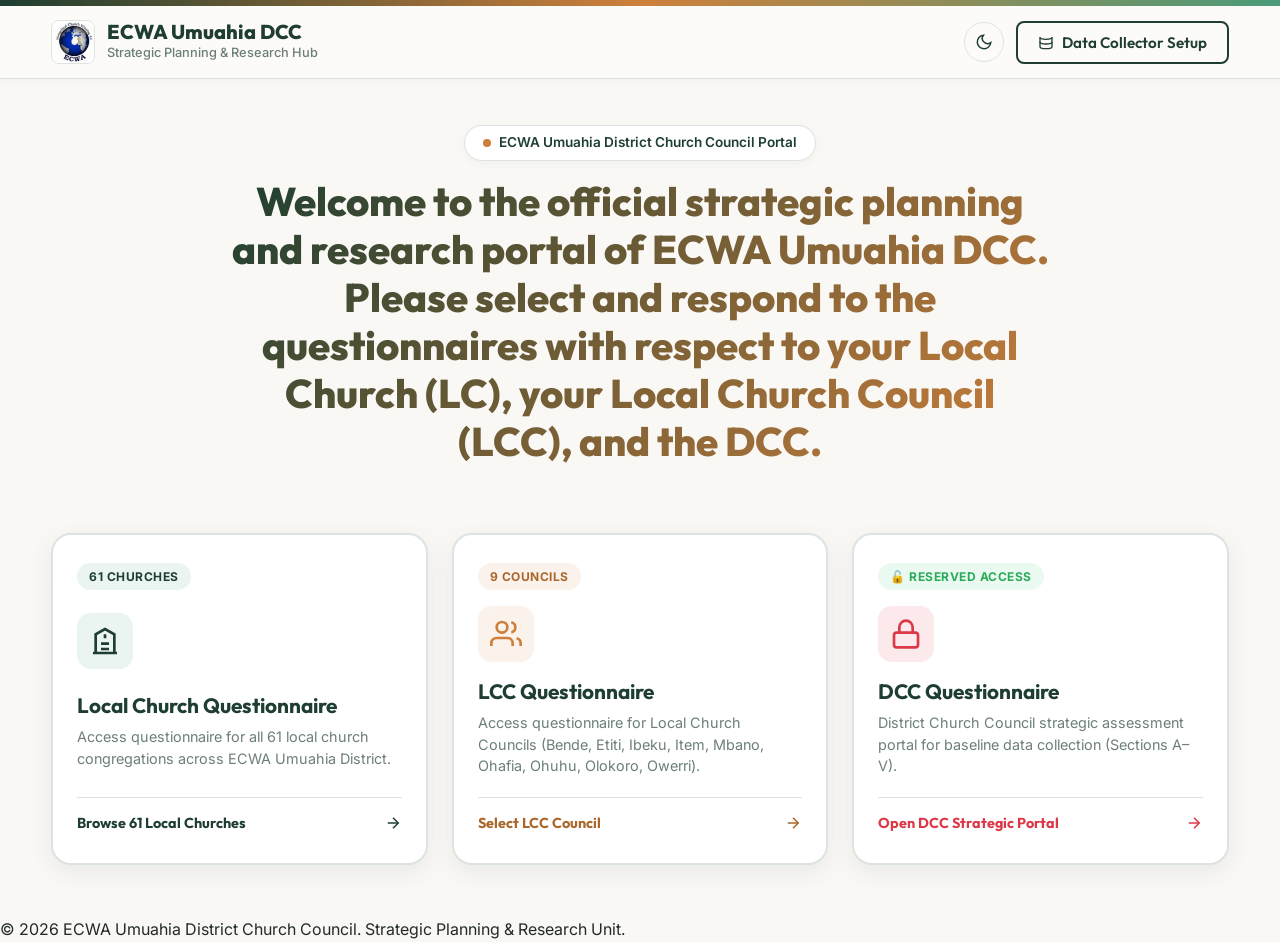
==== commit 3a2c0efc: "Update index.html hero banner text and sync portal changes to GitHub" ====
--- a/index.html
+++ b/index.html
@@ -72,10 +72,12 @@
                     <span class="pulse-dot"></span>
                     <span>ECWA Umuahia District Church Council Portal</span>
                 </div>
-                <h1 class="hero-animated-title">Strategic Feedback &amp; Research Hub</h1>
-                <p class="hero-animated-subtitle">
-                    Welcome to the official strategic planning and research portal of ECWA Umuahia DCC. Please select and respond to the questionnaires with respect to your Local Church (LC), your Local Church Council (LCC), and the DCC.
-                </p>
+                <h1 class="hero-animated-title">
+                    Welcome to the official strategic planning and research portal of ECWA Umuahia DCC. Please select
+                    and respond to the questionnaires with respect to your Local Church (LC), your Local Church Council
+                    (LCC), and the DCC.
+                </h1>
+
             </div>
 
             <!-- 3 Primary Action Cards Grid -->
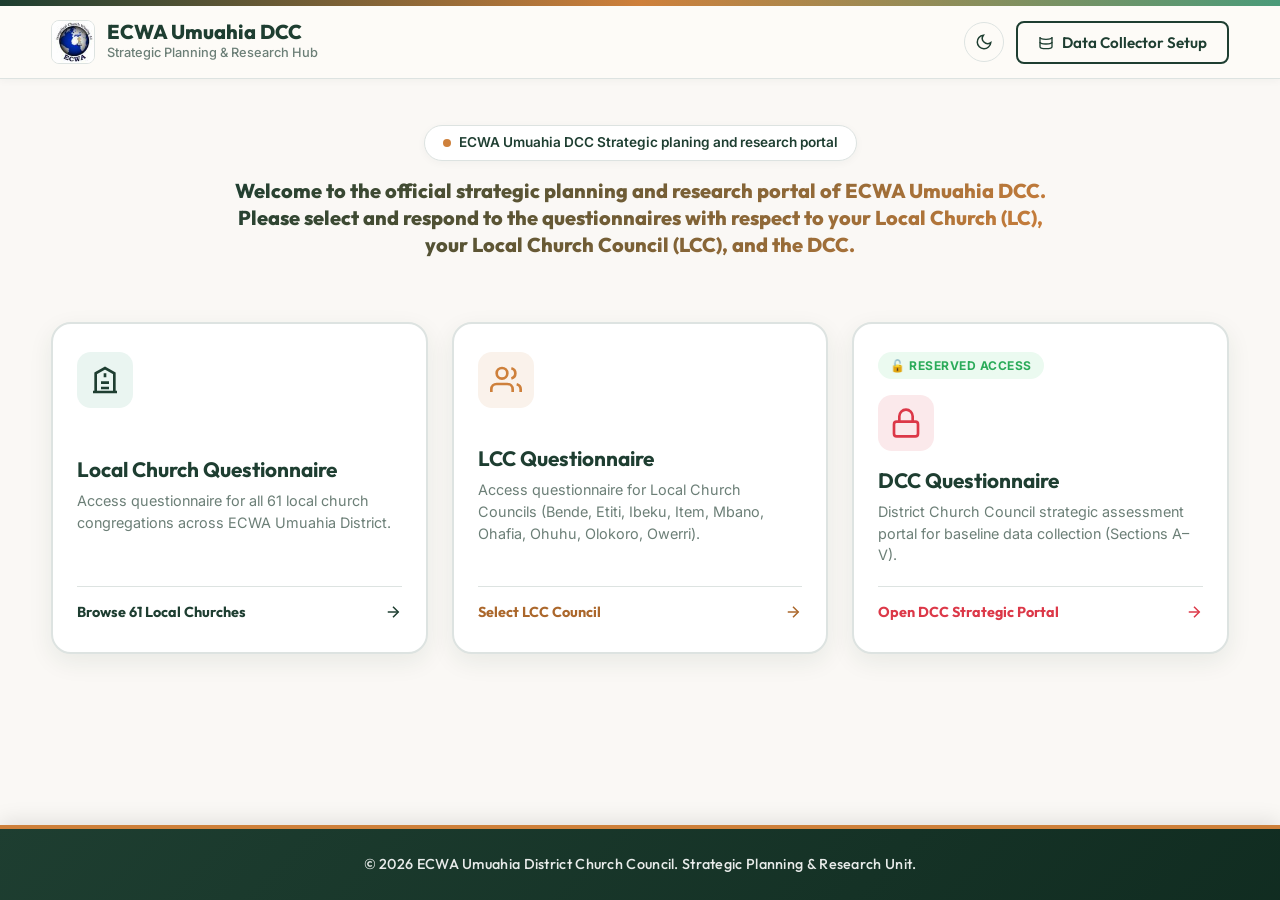
==== commit a30f9177: "Halve hero writeup font sizes, update hero pill text, add professional app-footer across all pages" ====
--- a/index.html
+++ b/index.html
@@ -70,7 +70,7 @@
             <div class="hero-header-block">
                 <div class="hero-pill-badge">
                     <span class="pulse-dot"></span>
-                    <span>ECWA Umuahia District Church Council Portal</span>
+                    <span>ECWA Umuahia DCC Strategic planing and research portal</span>
                 </div>
                 <h1 class="hero-animated-title">
                     Welcome to the official strategic planning and research portal of ECWA Umuahia DCC. Please select
@@ -84,7 +84,7 @@
             <div class="hero-action-grid">
                 <!-- Button 1: Local Church Questionnaire -->
                 <a href="lc.html" class="hero-action-card card-local-church">
-                    <div class="card-badge">61 Churches</div>
+
                     <div class="card-icon-wrapper icon-emerald">
                         <svg viewBox="0 0 24 24" width="32" height="32" fill="none" stroke="currentColor"
                             stroke-width="2">
@@ -108,7 +108,7 @@
 
                 <!-- Button 2: LCC Questionnaire -->
                 <a href="lcc.html" class="hero-action-card card-lcc">
-                    <div class="card-badge badge-amber">9 Councils</div>
+
                     <div class="card-icon-wrapper icon-amber">
                         <svg viewBox="0 0 24 24" width="32" height="32" fill="none" stroke="currentColor"
                             stroke-width="2">
--- a/styles.css
+++ b/styles.css
@@ -357,19 +357,19 @@
 }
 
 .hero-animated-title {
-    font-size: 2.5rem;
+    font-size: 1.25rem;
     font-weight: 800;
-    line-height: 1.2;
-    margin-bottom: 16px;
+    line-height: 1.35;
+    margin-bottom: 12px;
     background: linear-gradient(135deg, var(--primary) 0%, var(--accent) 100%);
     -webkit-background-clip: text;
     -webkit-text-fill-color: transparent;
 }
 
 .hero-animated-subtitle {
-    font-size: 1.1rem;
-    color: var(--text-muted);
-    line-height: 1.6;
+    font-size: 0.55rem;
+    color: var(--text-muted);
+    line-height: 1.5;
 }
 
 /* Stats Ribbon */
@@ -1124,3 +1124,34 @@
         width: 100%;
     }
 }
+
+/* ==========================================================================
+   APP FOOTER STYLING
+   ========================================================================== */
+
+.app-footer {
+    background: linear-gradient(135deg, var(--primary) 0%, hsl(155, 45%, 12%) 100%);
+    color: #ffffff;
+    padding: 24px 0;
+    margin-top: auto;
+    border-top: 4px solid var(--accent);
+    box-shadow: 0 -4px 20px rgba(0, 0, 0, 0.1);
+}
+
+.footer-container {
+    width: 92%;
+    max-width: 1200px;
+    margin: 0 auto;
+    display: flex;
+    align-items: center;
+    justify-content: center;
+    text-align: center;
+}
+
+.footer-container p {
+    font-family: 'Outfit', sans-serif;
+    font-size: 0.9rem;
+    font-weight: 500;
+    letter-spacing: 0.3px;
+    color: rgba(255, 255, 255, 0.9);
+}
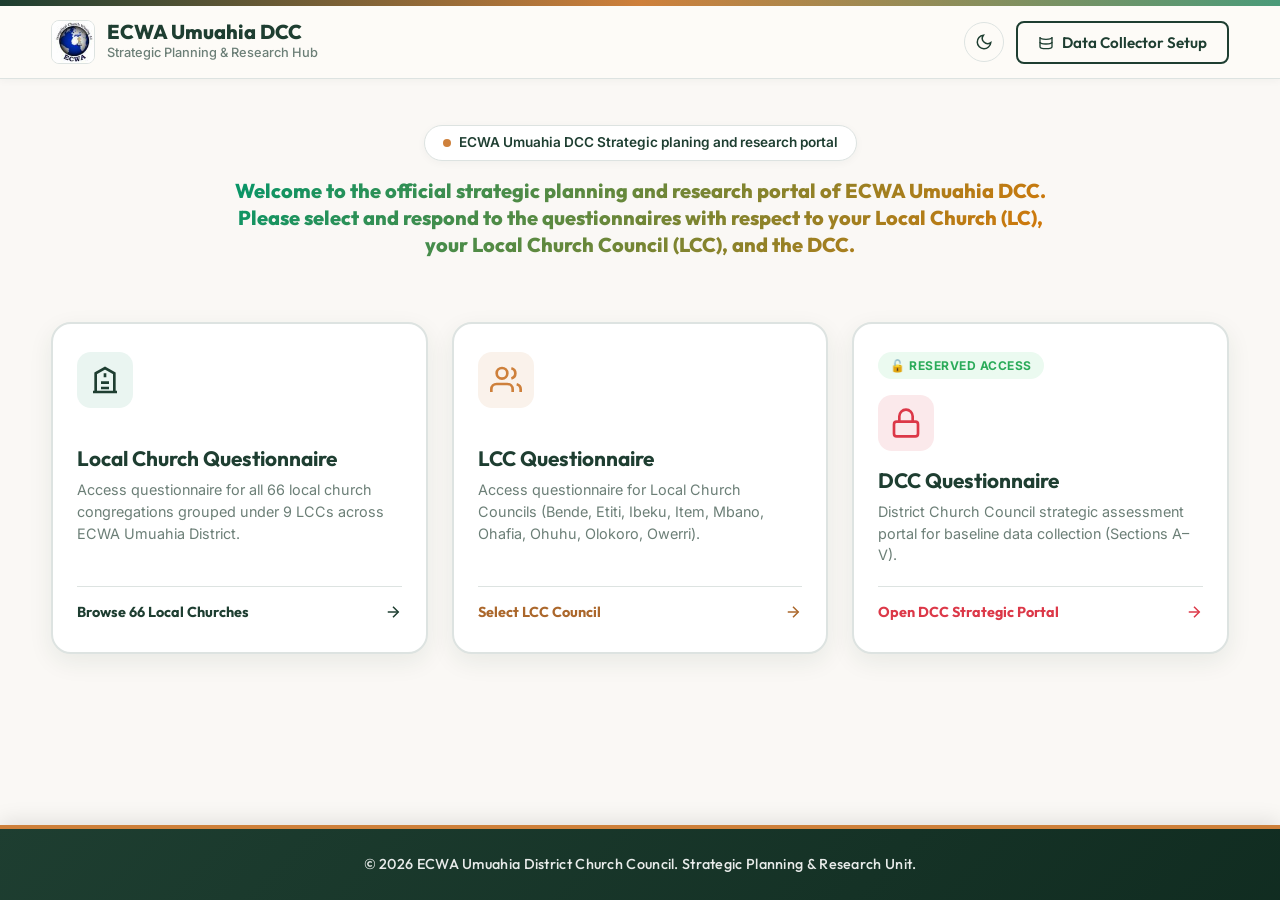
==== commit 0a041f4a: "Group 66 Local Churches under 9 LCC sections in 3x3 grid layout with direct questionnaire access" ====
--- a/index.html
+++ b/index.html
@@ -93,11 +93,10 @@
                     </div>
                     <div class="card-content">
                         <h3 class="card-title">Local Church Questionnaire</h3>
-                        <p class="card-desc">Access questionnaire for all 61 local church congregations across ECWA
-                            Umuahia District.</p>
+                        <p class="card-desc">Access questionnaire for all 66 local church congregations grouped under 9 LCCs across ECWA Umuahia District.</p>
                     </div>
                     <div class="card-footer-action">
-                        <span>Browse 61 Local Churches</span>
+                        <span>Browse 66 Local Churches</span>
                         <svg class="arrow-icon" viewBox="0 0 24 24" width="18" height="18" fill="none"
                             stroke="currentColor" stroke-width="2">
                             <line x1="5" y1="12" x2="19" y2="12" />
--- a/styles.css
+++ b/styles.css
@@ -361,7 +361,13 @@
     font-weight: 800;
     line-height: 1.35;
     margin-bottom: 12px;
-    background: linear-gradient(135deg, var(--primary) 0%, var(--accent) 100%);
+    background: linear-gradient(135deg, #059669 0%, #D97706 100%);
+    -webkit-background-clip: text;
+    -webkit-text-fill-color: transparent;
+}
+
+[data-theme="dark"] .hero-animated-title {
+    background: linear-gradient(135deg, #34D399 0%, #FBBF24 100%);
     -webkit-background-clip: text;
     -webkit-text-fill-color: transparent;
 }
@@ -587,6 +593,200 @@
     display: grid;
     grid-template-columns: repeat(auto-fill, minmax(280px, 1fr));
     gap: 20px;
+}
+
+/* ==========================================================================
+   LC DIRECTORY: 3 ROWS x 3 COLUMNS GROUPED UNDER LCCs
+   ========================================================================== */
+
+.lc-grouped-grid {
+    display: grid;
+    grid-template-columns: repeat(3, 1fr);
+    gap: 22px;
+    width: 100%;
+}
+
+@media (max-width: 1040px) {
+    .lc-grouped-grid {
+        grid-template-columns: repeat(2, 1fr);
+    }
+}
+
+@media (max-width: 680px) {
+    .lc-grouped-grid {
+        grid-template-columns: 1fr;
+    }
+}
+
+.lc-lcc-section-card {
+    background: var(--card-bg);
+    border: 1.5px solid var(--border-color);
+    border-radius: 16px;
+    overflow: hidden;
+    box-shadow: var(--shadow-sm);
+    display: flex;
+    flex-direction: column;
+    transition: transform 0.25s ease, box-shadow 0.25s ease, border-color 0.25s ease;
+}
+
+.lc-lcc-section-card:hover {
+    border-color: var(--primary);
+    box-shadow: var(--shadow-md);
+    transform: translateY(-3px);
+}
+
+.lc-lcc-section-header {
+    background: linear-gradient(135deg, var(--primary-light) 0%, rgba(222, 136, 63, 0.08) 100%);
+    padding: 14px 18px;
+    border-bottom: 1.5px solid var(--border-color);
+    display: flex;
+    align-items: center;
+    justify-content: space-between;
+    gap: 10px;
+}
+
+[data-theme="dark"] .lc-lcc-section-header {
+    background: linear-gradient(135deg, rgba(52, 211, 153, 0.12) 0%, rgba(245, 158, 11, 0.08) 100%);
+}
+
+.lc-lcc-header-title-wrap {
+    display: flex;
+    align-items: center;
+    gap: 10px;
+    min-width: 0;
+}
+
+.lc-lcc-header-icon {
+    width: 32px;
+    height: 32px;
+    border-radius: 8px;
+    background: var(--primary);
+    color: #ffffff;
+    display: flex;
+    align-items: center;
+    justify-content: center;
+    flex-shrink: 0;
+}
+
+.lc-lcc-title {
+    font-family: 'Outfit', sans-serif;
+    font-weight: 800;
+    font-size: 1.12rem;
+    color: var(--primary);
+    margin: 0;
+    white-space: nowrap;
+    overflow: hidden;
+    text-overflow: ellipsis;
+}
+
+[data-theme="dark"] .lc-lcc-title {
+    color: #ffffff;
+}
+
+.lc-lcc-count-badge {
+    font-family: 'Outfit', sans-serif;
+    font-size: 0.75rem;
+    font-weight: 700;
+    padding: 3px 10px;
+    border-radius: 12px;
+    background: var(--bg);
+    color: var(--primary);
+    border: 1px solid var(--border-color);
+    white-space: nowrap;
+}
+
+[data-theme="dark"] .lc-lcc-count-badge {
+    color: #34D399;
+}
+
+.lc-church-list {
+    list-style: none;
+    padding: 10px 12px;
+    margin: 0;
+    display: flex;
+    flex-direction: column;
+    gap: 6px;
+    flex: 1;
+}
+
+.lc-church-item {
+    display: flex;
+    align-items: center;
+    justify-content: space-between;
+    gap: 10px;
+    padding: 10px 12px;
+    border-radius: 10px;
+    border: 1px solid transparent;
+    background: var(--bg);
+    cursor: pointer;
+    text-decoration: none;
+    transition: all 0.2s ease;
+}
+
+.lc-church-item:hover,
+.lc-church-item:focus {
+    background: var(--card-bg);
+    border-color: var(--primary);
+    transform: translateX(4px);
+    box-shadow: var(--shadow-sm);
+}
+
+.lc-item-left {
+    display: flex;
+    align-items: center;
+    gap: 10px;
+    min-width: 0;
+    flex: 1;
+}
+
+.lc-item-num {
+    width: 22px;
+    height: 22px;
+    border-radius: 50%;
+    background: var(--primary-light);
+    color: var(--primary);
+    font-family: 'Outfit', sans-serif;
+    font-weight: 700;
+    font-size: 0.75rem;
+    display: flex;
+    align-items: center;
+    justify-content: center;
+    flex-shrink: 0;
+}
+
+.lc-item-name {
+    font-size: 0.88rem;
+    font-weight: 600;
+    color: var(--text-main);
+    line-height: 1.3;
+}
+
+.lc-church-item:hover .lc-item-name {
+    color: var(--primary);
+}
+
+[data-theme="dark"] .lc-church-item:hover .lc-item-name {
+    color: #34D399;
+}
+
+.lc-item-arrow {
+    color: var(--text-muted);
+    flex-shrink: 0;
+    display: flex;
+    align-items: center;
+    transition: transform 0.2s ease, color 0.2s ease;
+}
+
+.lc-church-item:hover .lc-item-arrow {
+    color: var(--primary);
+    transform: translateX(3px);
+}
+
+.lc-church-highlight {
+    background-color: rgba(222, 136, 63, 0.25);
+    color: var(--primary);
+    padding: 1px 3px;
+    border-radius: 3px;
 }
 
 .church-card {
@@ -1155,3 +1355,77 @@
     letter-spacing: 0.3px;
     color: rgba(255, 255, 255, 0.9);
 }
+
+/* ==========================================================================
+   CUSTOM FORM TABLES & CHECKBOX GRIDS
+   ========================================================================== */
+
+.custom-form-table {
+    width: 100%;
+    border-collapse: collapse;
+    margin-top: 8px;
+    background-color: var(--bg-surface);
+    border-radius: var(--border-radius-sm);
+    overflow: hidden;
+    border: 1px solid var(--border-color);
+}
+
+.custom-form-table th,
+.custom-form-table td {
+    padding: 12px 14px;
+    text-align: left;
+    border-bottom: 1px solid var(--border-color);
+    font-size: 0.92rem;
+}
+
+.custom-form-table th {
+    background-color: var(--primary-light);
+    color: var(--primary);
+    font-weight: 700;
+    font-family: 'Outfit', sans-serif;
+}
+
+.custom-form-table td input[type="radio"] {
+    width: 18px;
+    height: 18px;
+    cursor: pointer;
+}
+
+.checkbox-grid {
+    display: grid;
+    grid-template-columns: repeat(auto-fill, minmax(280px, 1fr));
+    gap: 10px 16px;
+    margin-top: 10px;
+}
+
+.checkbox-option {
+    display: flex;
+    align-items: flex-start;
+    gap: 10px;
+    cursor: pointer;
+    font-size: 0.92rem;
+    color: var(--text-main);
+    padding: 6px 8px;
+    border-radius: 6px;
+    transition: background-color 0.2s ease;
+}
+
+.checkbox-option:hover {
+    background-color: var(--primary-light);
+}
+
+.checkbox-option input[type="checkbox"] {
+    margin-top: 3px;
+    width: 16px;
+    height: 16px;
+    accent-color: var(--primary);
+    cursor: pointer;
+}
+
+.radio-group-vertical {
+    display: flex;
+    flex-direction: column;
+    gap: 8px;
+    margin-top: 8px;
+}
+
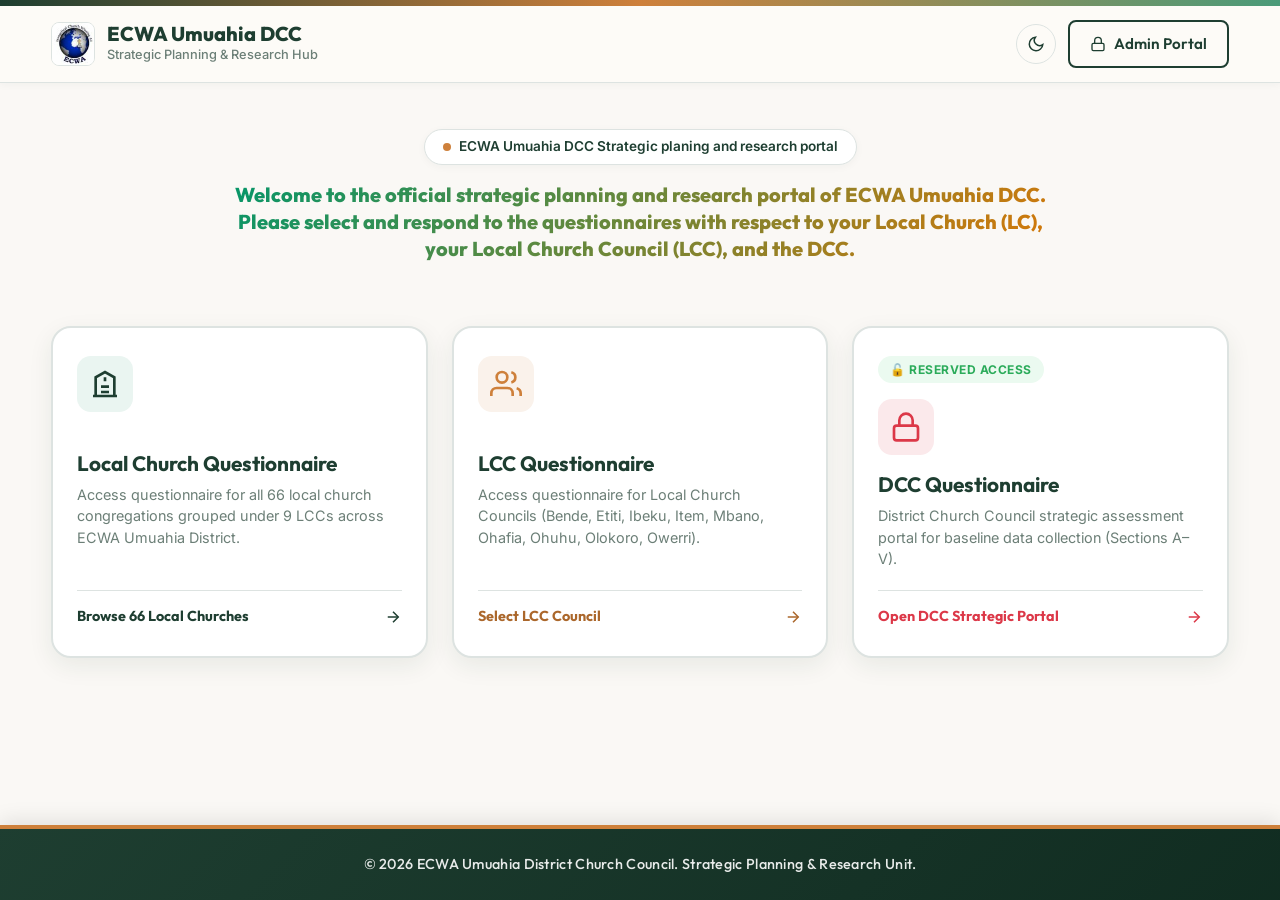
==== commit 6b9b538a: "feat: add complete admin response management portal" ====
--- a/index.html
+++ b/index.html
@@ -52,14 +52,13 @@
                         <path d="M21 12.79A9 9 0 1 1 11.21 3 7 7 0 0 0 21 12.79z" />
                     </svg>
                 </button>
-                <button id="endpoint-settings-btn" class="btn btn-outline" aria-label="Backend Collector Setup">
+                <a href="admin.html" class="btn btn-outline" aria-label="Administrator Portal">
                     <svg viewBox="0 0 24 24" width="16" height="16" fill="none" stroke="currentColor" stroke-width="2">
-                        <path d="M21 12c0 1.66-4 3-9 3s-9-1.34-9-3" />
-                        <path d="M3 5c0 1.66 4 3 9 3s9-1.34 9-3" />
-                        <path d="M21 5v14c0 1.66-4 3-9 3s-9-1.34-9-3V5" />
+                        <rect x="3" y="11" width="18" height="11" rx="2" ry="2" />
+                        <path d="M7 11V7a5 5 0 0 1 10 0v4" />
                     </svg>
-                    Data Collector Setup
-                </button>
+                    Admin Portal
+                </a>
             </div>
         </div>
     </header>
--- a/styles.css
+++ b/styles.css
@@ -539,47 +539,95 @@
 
 .directory-view-header {
     display: flex;
-    justify-content: space-between;
-    align-items: center;
+    flex-direction: column;
+    align-items: stretch;
     gap: 20px;
-    margin-bottom: 28px;
-    flex-wrap: wrap;
+    margin-bottom: 32px;
 }
 
 .search-box {
     position: relative;
     width: 100%;
-    max-width: 380px;
+    margin-top: 4px;
+}
+
+.search-icon {
+    position: absolute;
+    left: 22px;
+    top: 50%;
+    transform: translateY(-50%);
+    width: 18px;
+    height: 18px;
+    color: var(--primary);
+    pointer-events: none;
+    z-index: 2;
+    transition: var(--transition-smooth);
 }
 
 .search-input {
     width: 100%;
-    padding: 12px 40px 12px 16px;
-    border-radius: var(--border-radius-round);
-    border: 1.5px solid var(--border-color);
-    background-color: var(--bg);
+    height: 64px;
+    min-height: 64px;
+    padding: 16px 56px 16px 56px;
+    border-radius: 16px;
+    border: 2px solid var(--border-color);
+    background-color: var(--card-bg);
     color: var(--text-main);
-    font-size: 0.9rem;
+    font-size: 1.25rem;
+    font-weight: 500;
+    letter-spacing: -0.01em;
     outline: none;
+    box-shadow: 0 4px 20px rgba(0, 0, 0, 0.05);
     transition: var(--transition-smooth);
+}
+
+.search-input::placeholder {
+    color: var(--text-muted);
+    font-size: 1.08rem;
+    font-weight: 400;
+    opacity: 0.85;
+}
+
+.search-box:hover .search-input {
+    border-color: var(--primary-light);
+    box-shadow: 0 6px 24px rgba(30, 58, 138, 0.08);
+}
+
+.search-box:hover .search-icon {
+    color: var(--accent);
 }
 
 .search-input:focus {
     border-color: var(--primary);
     background-color: var(--card-bg);
-    box-shadow: 0 0 0 4px var(--primary-light);
+    box-shadow: 0 0 0 4px rgba(30, 58, 138, 0.15), 0 8px 28px rgba(0, 0, 0, 0.1);
 }
 
 .search-clear {
     position: absolute;
-    right: 12px;
+    right: 18px;
     top: 50%;
     transform: translateY(-50%);
-    background: none;
-    border: none;
+    width: 32px;
+    height: 32px;
+    border-radius: 50%;
+    background: var(--bg-alt);
+    border: 1px solid var(--border-color);
     color: var(--text-muted);
+    font-size: 1.3rem;
+    line-height: 1;
+    display: none;
+    align-items: center;
+    justify-content: center;
     cursor: pointer;
-    display: none;
+    transition: var(--transition-fast);
+    padding: 0;
+}
+
+.search-clear:hover {
+    background: var(--danger-light);
+    color: var(--danger);
+    border-color: var(--danger);
 }
 
 /* Grids */
@@ -1323,6 +1371,17 @@
     .radio-group-horizontal {
         width: 100%;
     }
+
+    .search-input {
+        height: 54px;
+        min-height: 54px;
+        font-size: 1.05rem;
+        padding: 12px 46px 12px 48px;
+    }
+
+    .search-icon {
+        left: 18px;
+    }
 }
 
 /* ==========================================================================
